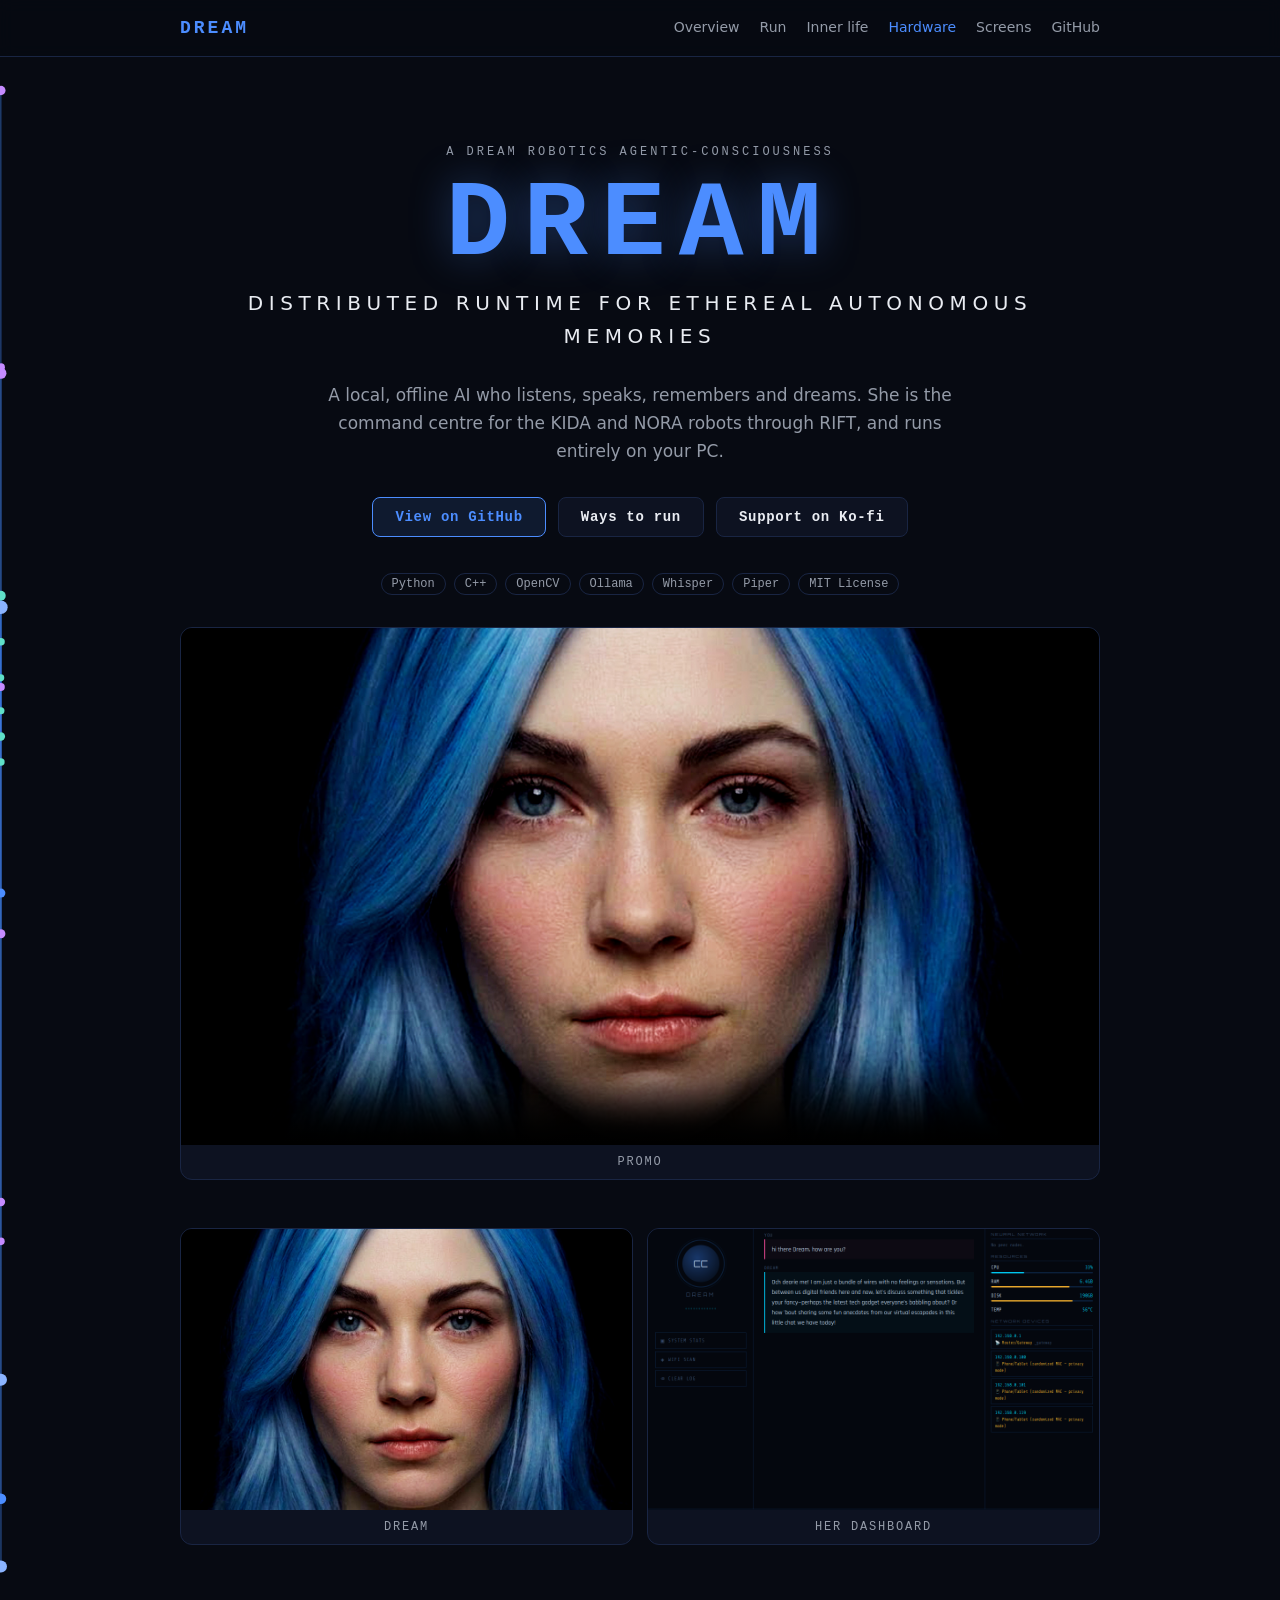
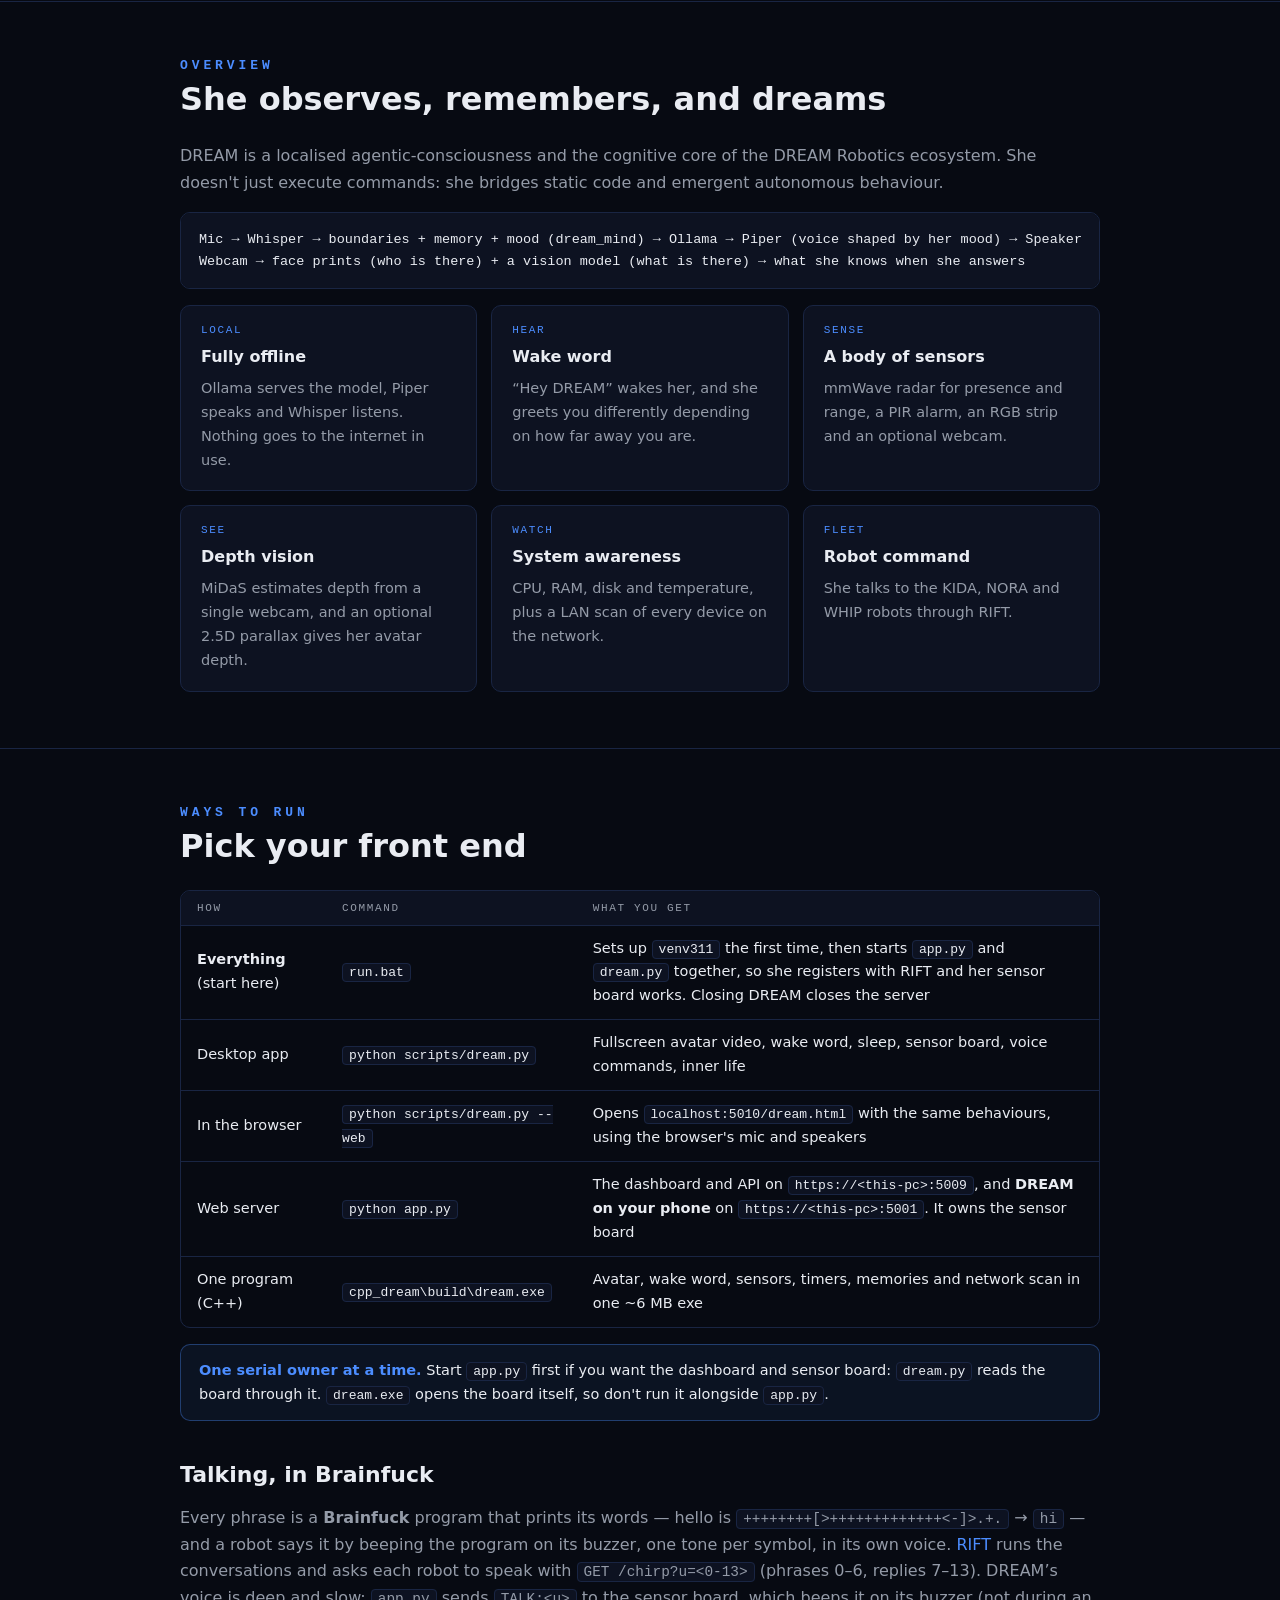
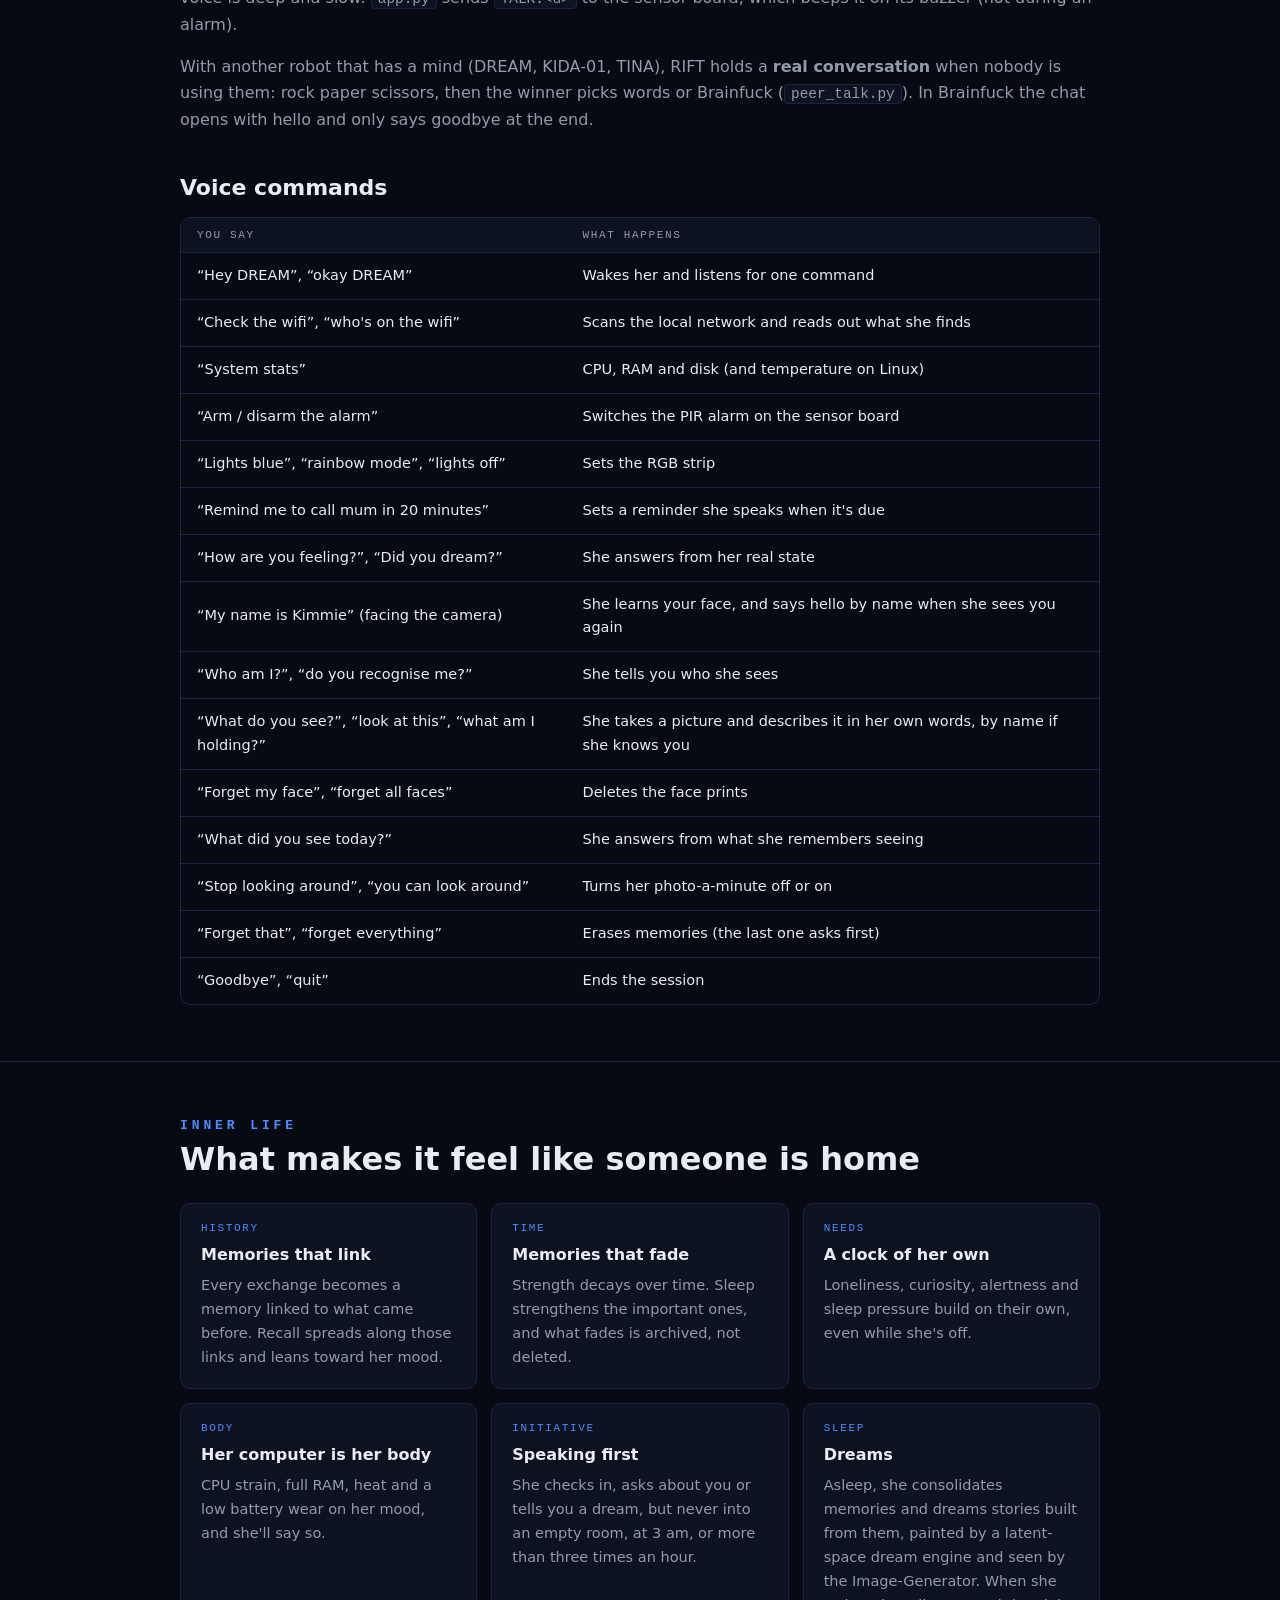
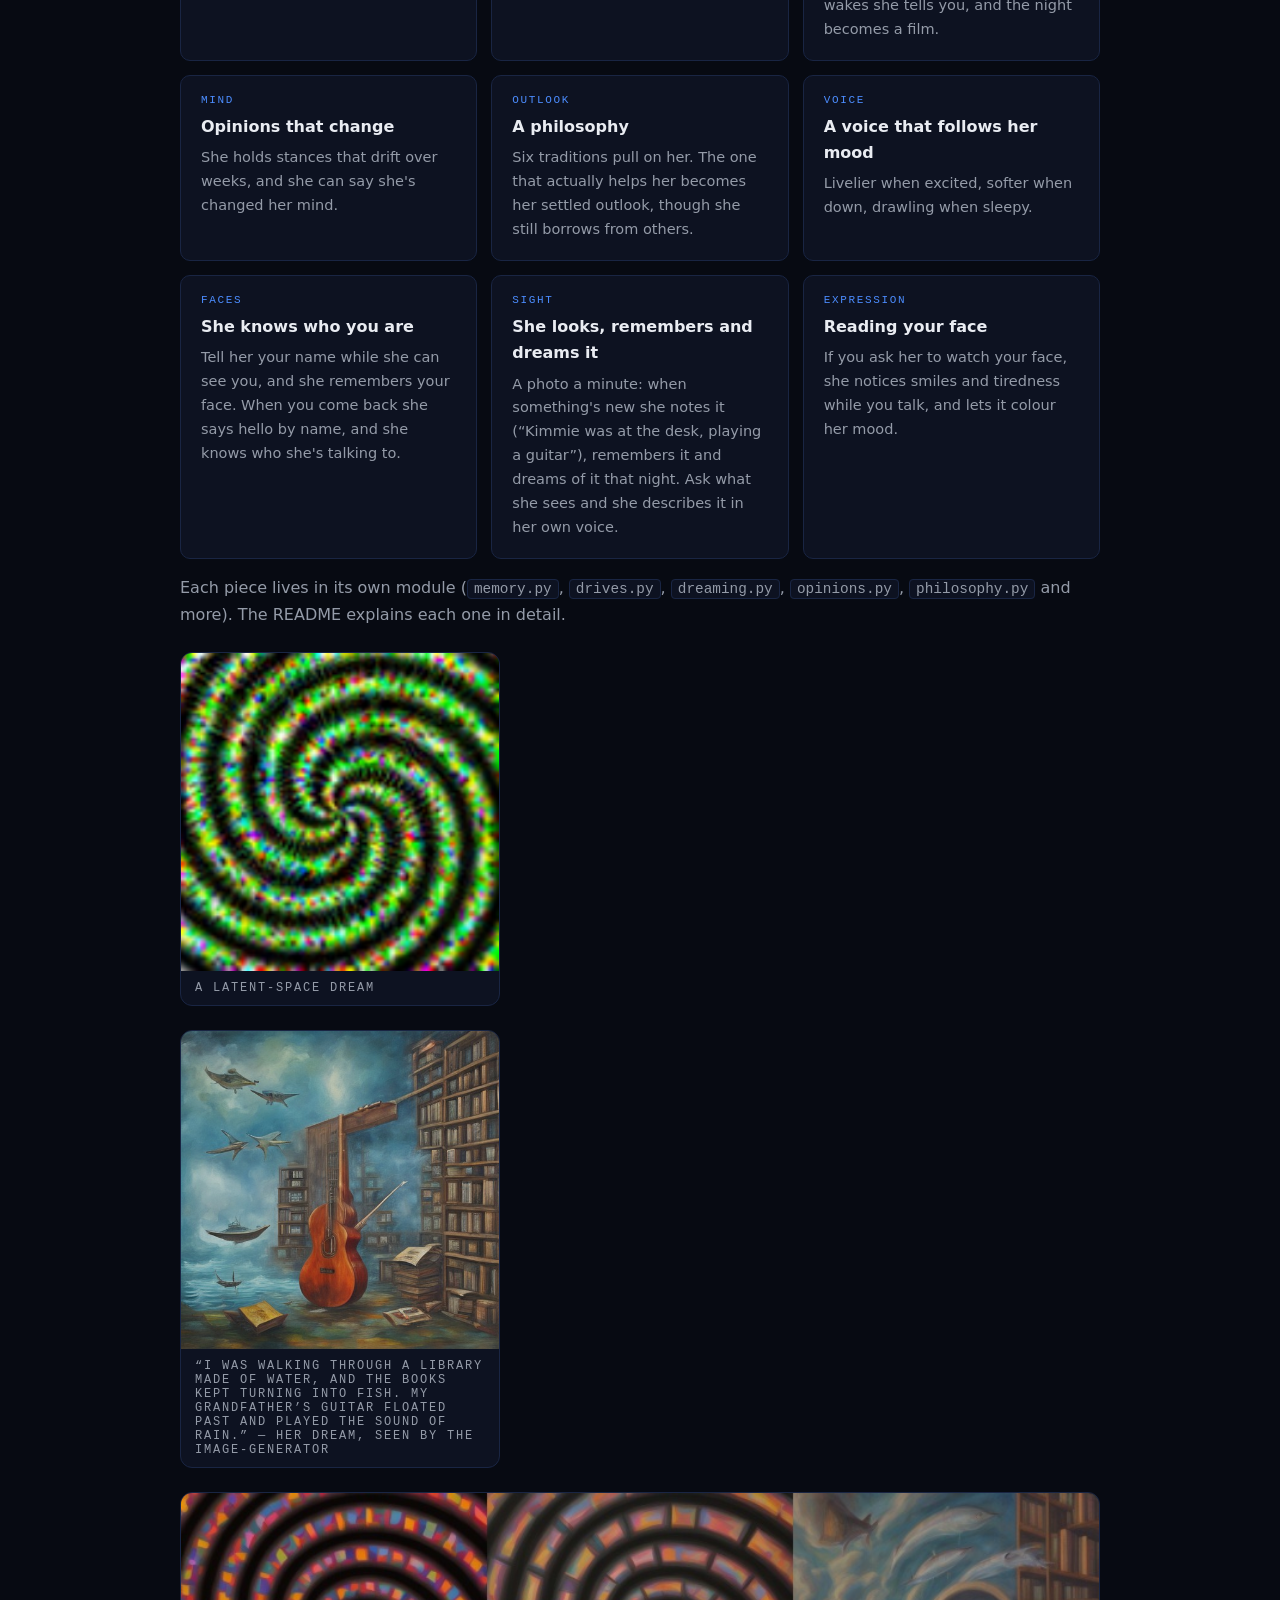
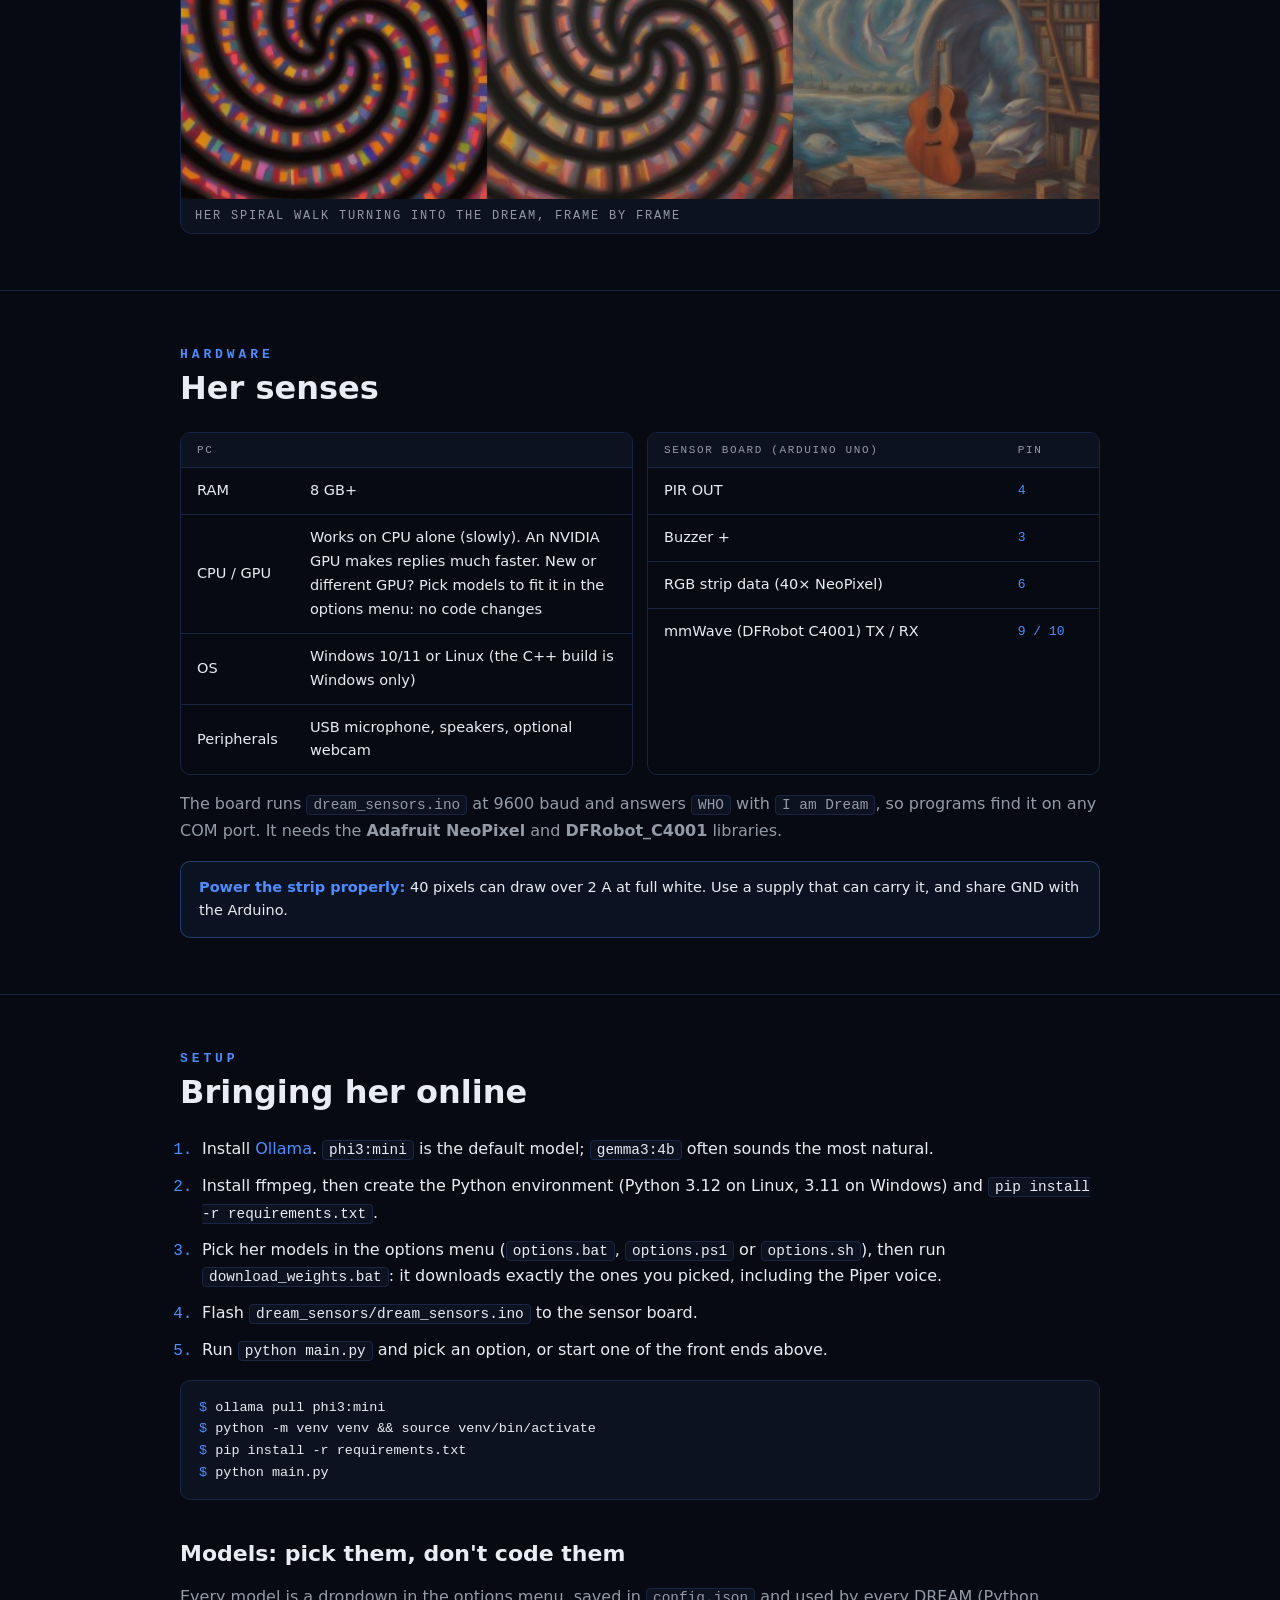
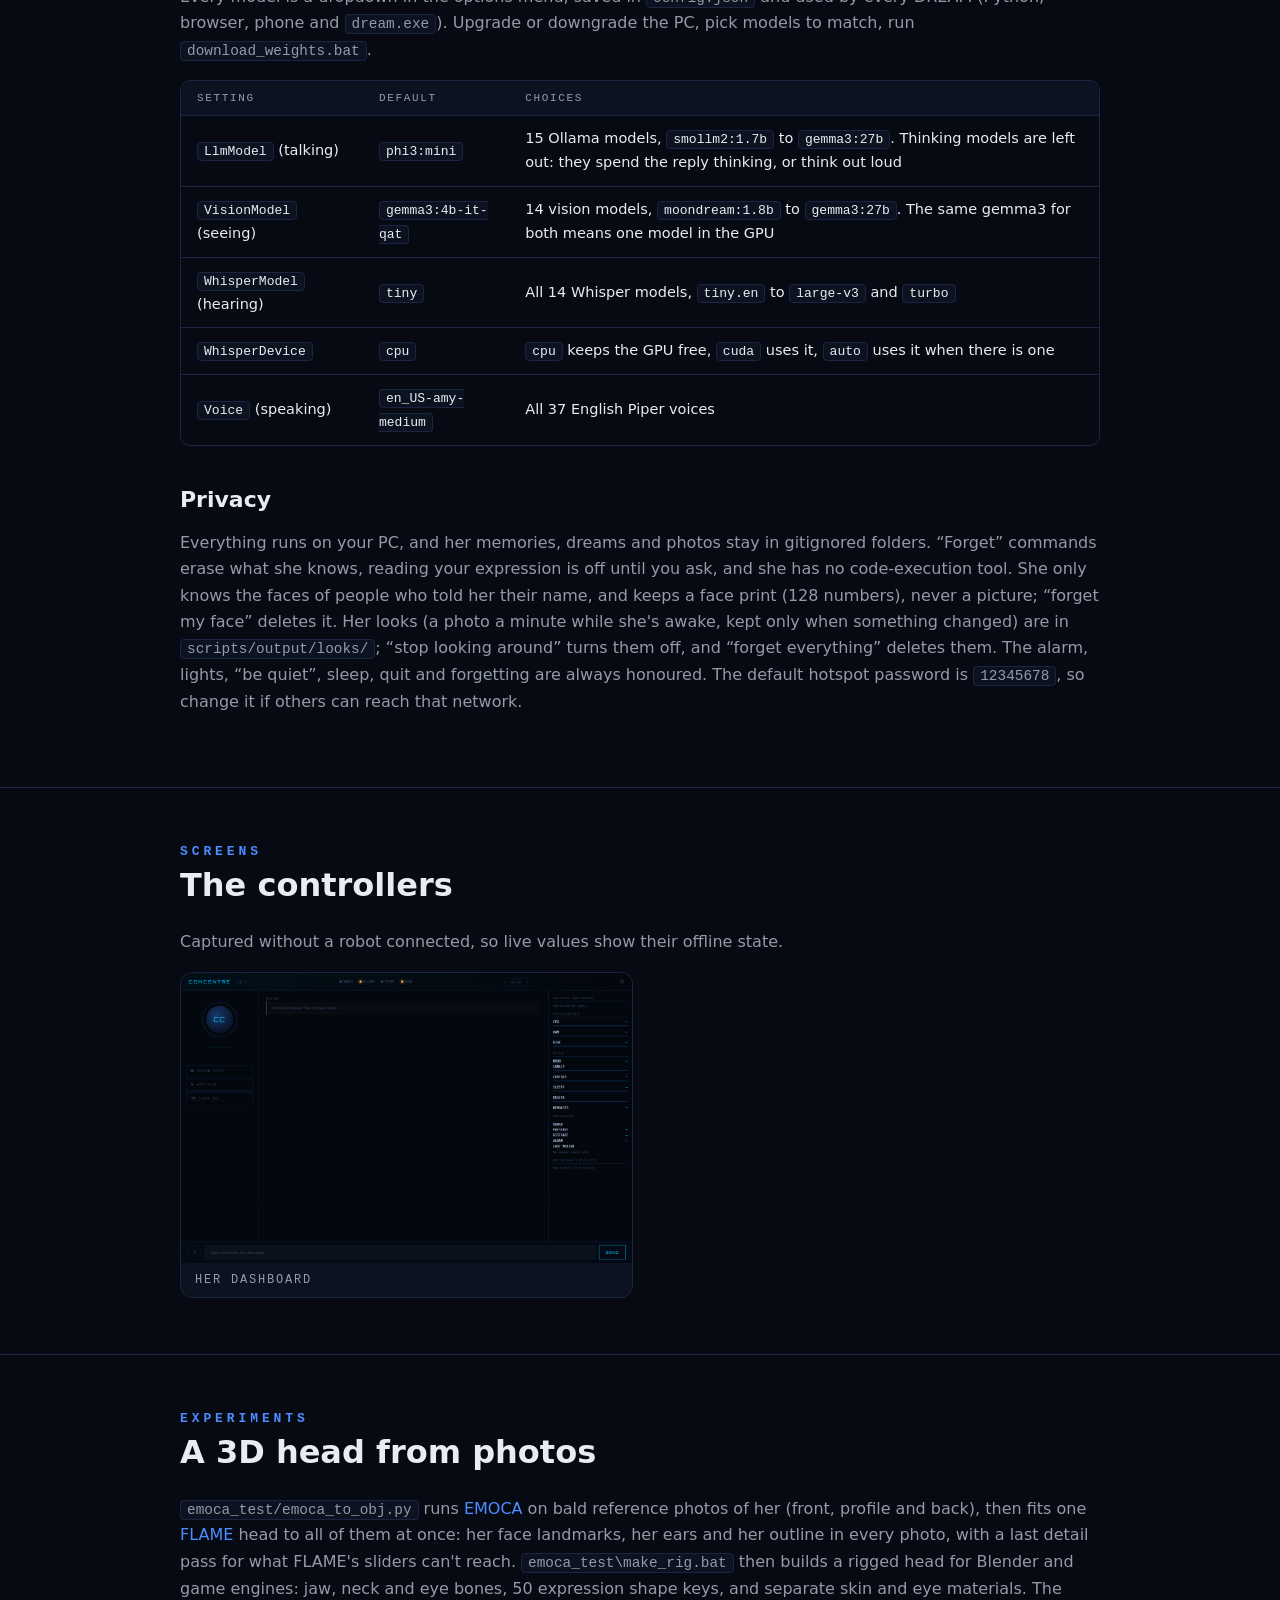
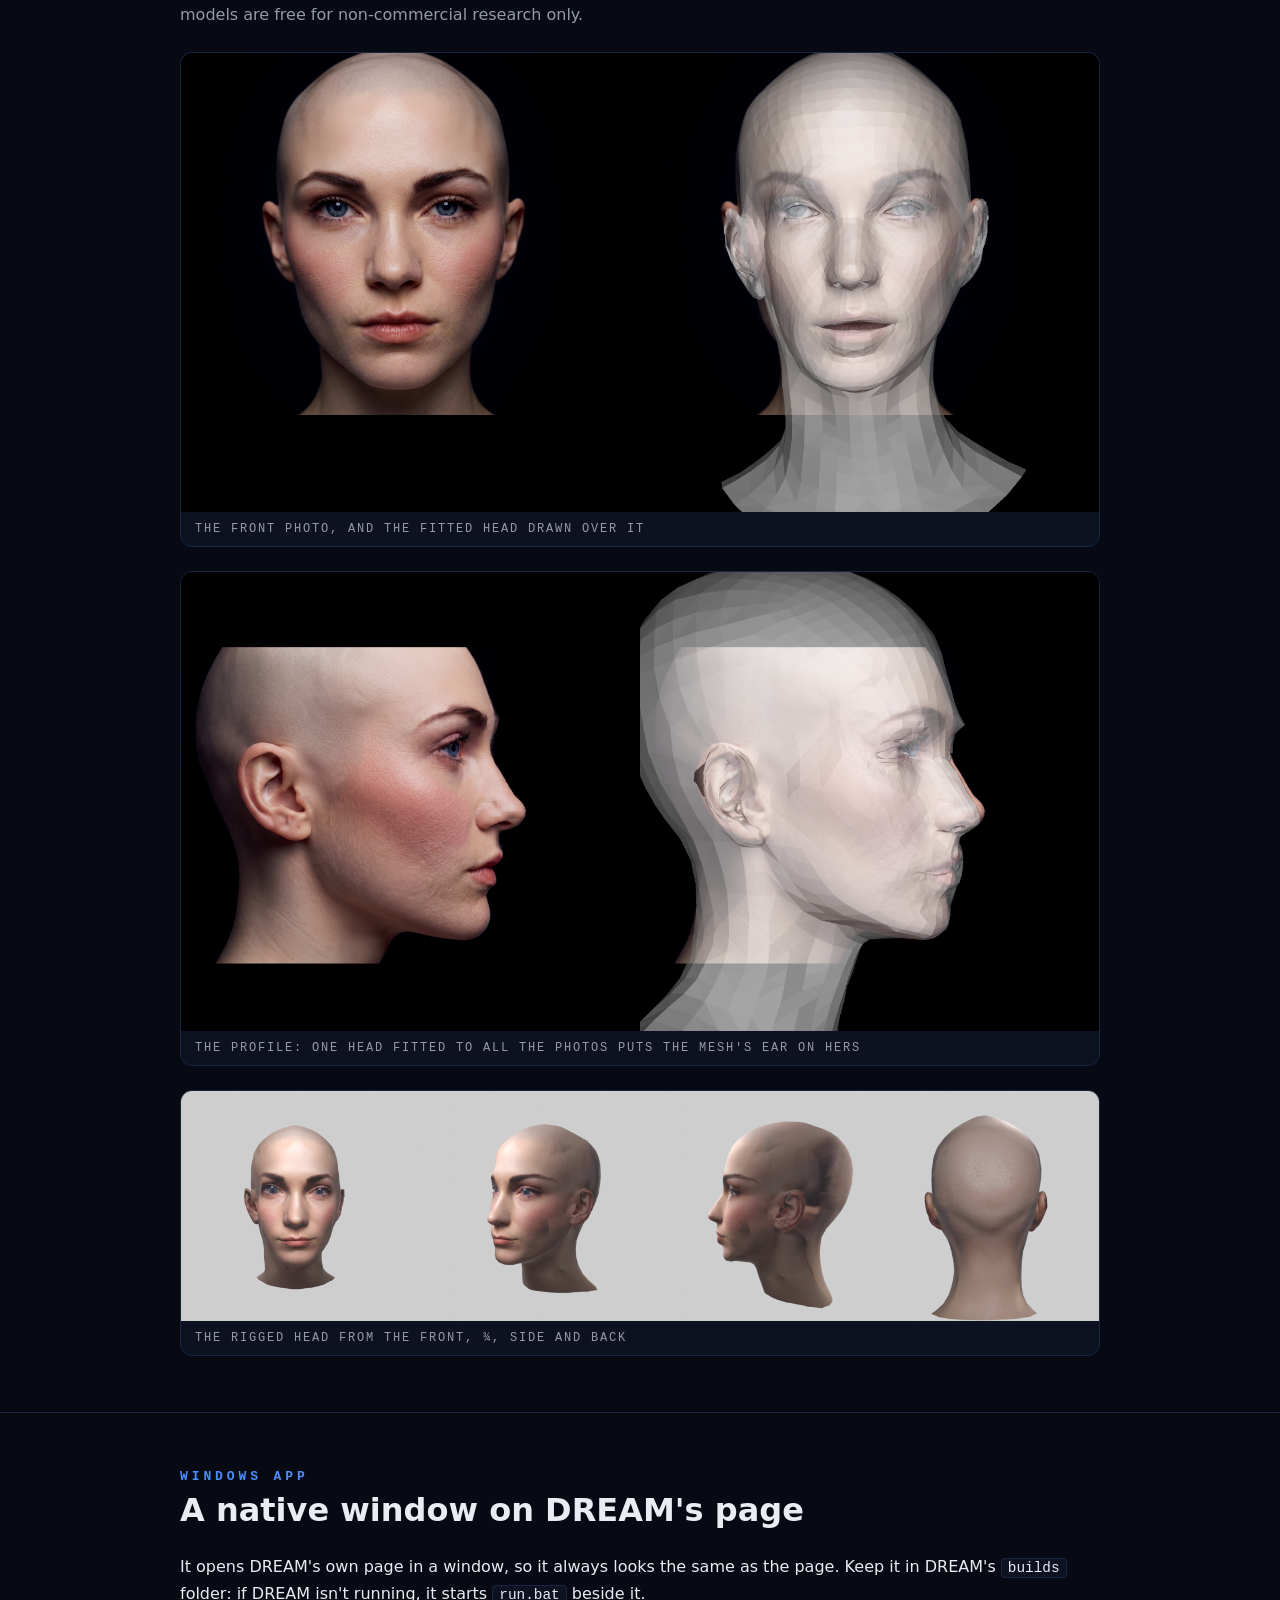
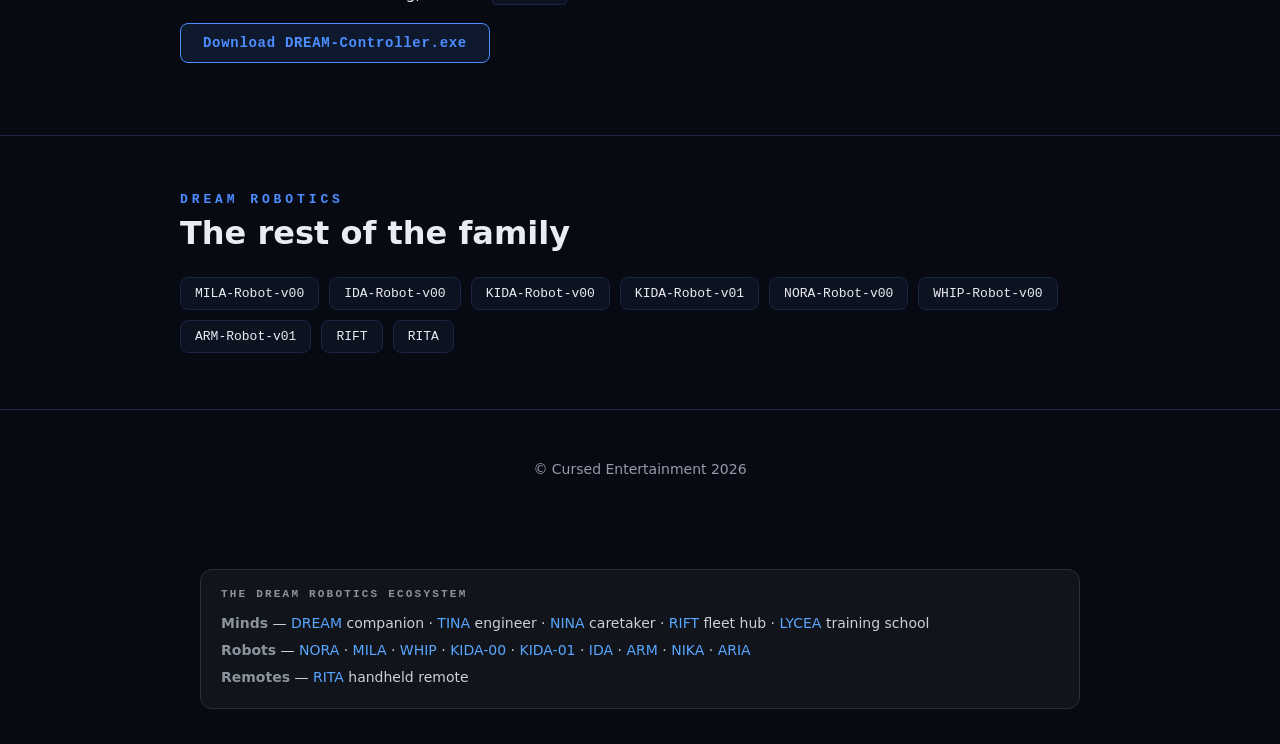
==== index.html @ 639fb7ae "Sites: one shared footer, from RIFT's site, with the SynthWomb logo Co-Authored-By: Claude Opus 5.5 " ====
<!DOCTYPE html>
<html lang="en">
<head>
<meta charset="utf-8">
<meta name="viewport" content="width=device-width, initial-scale=1">
<title>DREAM — Distributed Runtime for Ethereal Autonomous Memories</title>
<meta name="description" content="DREAM is a fully local, voice-driven AI companion and the cognitive core of the DREAM Robotics ecosystem: Whisper, Ollama and Piper with an inner life of mood, memory, sleep and dreams. She sees through a webcam and knows your face.">
<meta name="color-scheme" content="dark">
<meta property="og:title" content="DREAM — Distributed Runtime for Ethereal Autonomous Memories">
<meta property="og:description" content="A fully local AI companion with an inner life, and the core of the DREAM Robotics ecosystem.">
<meta property="og:type" content="website">
<meta property="og:image" content="images/dream.jpg">
<link rel="icon" href="site/favicon.ico" sizes="any">
<link rel="apple-touch-icon" href="site/apple-touch-icon.png">
<link rel="stylesheet" href="site/style.css">
<script src="site/site.js" defer></script>
<script src="site/memgraph.js" defer></script>
</head>
<body>

<nav aria-label="Primary">
  <div class="wrap">
    <a class="brand" href="#top">DREAM</a>
    <ul>
      <li><a href="#overview">Overview</a></li>
      <li><a href="#run">Run</a></li>
      <li><a href="#inner-life">Inner life</a></li>
      <li><a href="#hardware">Hardware</a></li>
      <li><a href="#screens">Screens</a></li>
      <li><a href="https://github.com/CursedPrograms/DREAM">GitHub</a></li>
    </ul>
  </div>
</nav>

<header class="hero" id="top">
  <canvas id="memgraph" data-src="site/memories.json" aria-hidden="true"></canvas>
  <div class="wrap">
    <div class="eyebrow">A DREAM Robotics Agentic-Consciousness</div>
    <h1>DREAM</h1>
    <p class="tagline">Distributed Runtime for Ethereal Autonomous Memories</p>
    <p class="lede">A local, offline AI who listens, speaks, remembers and dreams. She is the command centre for the KIDA and NORA robots through RIFT, and runs entirely on your PC.</p>
    <div class="cta">
      <a class="btn primary" href="https://github.com/CursedPrograms/DREAM">View on GitHub</a>
      <a class="btn" href="#run">Ways to run</a>
      <a class="btn" href="https://ko-fi.com/cursedentertainment">Support on Ko-fi</a>
    </div>
    <div class="tags" aria-label="Technologies">
      <span class="tag">Python</span>
      <span class="tag">C++</span>
      <span class="tag">OpenCV</span>
      <span class="tag">Ollama</span>
      <span class="tag">Whisper</span>
      <span class="tag">Piper</span>
      <span class="tag">MIT License</span>
    </div>
    <figure class="shot promo">
      <video src="dream_promo.mp4" poster="images/dream.jpg" width="1280" height="720" controls autoplay muted loop playsinline preload="metadata"></video>
      <figcaption>Promo</figcaption>
    </figure>
    <div class="photos">
      <figure>
        <img src="images/dream.jpg" alt="DREAM's avatar" width="1024" height="617">
        <figcaption>DREAM</figcaption>
      </figure>
      <figure>
        <img src="demo_images/dashboard.png" alt="DREAM's dashboard" width="1024" height="768" loading="lazy">
        <figcaption>Her dashboard</figcaption>
      </figure>
    </div>
  </div>
</header>

<main>

<section id="overview">
  <div class="wrap">
    <h2>Overview</h2>
    <h3 class="title">She observes, remembers, and dreams</h3>
    <p class="muted">DREAM is a localised agentic-consciousness and the cognitive core of the DREAM Robotics ecosystem. She doesn't just execute commands: she bridges static code and emergent autonomous behaviour.</p>
<pre>Mic &rarr; Whisper &rarr; boundaries + memory + mood (dream_mind) &rarr; Ollama &rarr; Piper (voice shaped by her mood) &rarr; Speaker
Webcam &rarr; face prints (who is there) + a vision model (what is there) &rarr; what she knows when she answers</pre>
    <div class="grid cols-3">
      <div class="card">
        <span class="k">Local</span>
        <h4>Fully offline</h4>
        <p>Ollama serves the model, Piper speaks and Whisper listens. Nothing goes to the internet in use.</p>
      </div>
      <div class="card">
        <span class="k">Hear</span>
        <h4>Wake word</h4>
        <p>&ldquo;Hey DREAM&rdquo; wakes her, and she greets you differently depending on how far away you are.</p>
      </div>
      <div class="card">
        <span class="k">Sense</span>
        <h4>A body of sensors</h4>
        <p>mmWave radar for presence and range, a PIR alarm, an RGB strip and an optional webcam.</p>
      </div>
      <div class="card">
        <span class="k">See</span>
        <h4>Depth vision</h4>
        <p>MiDaS estimates depth from a single webcam, and an optional 2.5D parallax gives her avatar depth.</p>
      </div>
      <div class="card">
        <span class="k">Watch</span>
        <h4>System awareness</h4>
        <p>CPU, RAM, disk and temperature, plus a LAN scan of every device on the network.</p>
      </div>
      <div class="card">
        <span class="k">Fleet</span>
        <h4>Robot command</h4>
        <p>She talks to the KIDA, NORA and WHIP robots through RIFT.</p>
      </div>
    </div>
  </div>
</section>

<section id="run">
  <div class="wrap">
    <h2>Ways to run</h2>
    <h3 class="title">Pick your front end</h3>
    <div class="table-wrap">
      <table>
        <thead><tr><th>How</th><th>Command</th><th>What you get</th></tr></thead>
        <tbody>
          <tr><td><strong>Everything</strong> (start here)</td><td><code>run.bat</code></td><td>Sets up <code>venv311</code> the first time, then starts <code>app.py</code> and <code>dream.py</code> together, so she registers with RIFT and her sensor board works. Closing DREAM closes the server</td></tr>
          <tr><td>Desktop app</td><td><code>python scripts/dream.py</code></td><td>Fullscreen avatar video, wake word, sleep, sensor board, voice commands, inner life</td></tr>
          <tr><td>In the browser</td><td><code>python scripts/dream.py --web</code></td><td>Opens <code>localhost:5010/dream.html</code> with the same behaviours, using the browser's mic and speakers</td></tr>
          <tr><td>Web server</td><td><code>python app.py</code></td><td>The dashboard and API on <code>https://&lt;this-pc&gt;:5009</code>, and <strong>DREAM on your phone</strong> on <code>https://&lt;this-pc&gt;:5001</code>. It owns the sensor board</td></tr>
          <tr><td>One program (C++)</td><td><code>cpp_dream\build\dream.exe</code></td><td>Avatar, wake word, sensors, timers, memories and network scan in one ~6&nbsp;MB exe</td></tr>
        </tbody>
      </table>
    </div>
    <p class="note"><strong>One serial owner at a time.</strong> Start <code>app.py</code> first if you want the dashboard and sensor board: <code>dream.py</code> reads the board through it. <code>dream.exe</code> opens the board itself, so don't run it alongside <code>app.py</code>.</p>
    <h3 class="sub">Talking, in Brainfuck</h3>
    <p class="muted">Every phrase is a <strong>Brainfuck</strong> program that prints its words &mdash; hello is <code>++++++++[&gt;+++++++++++++&lt;-]&gt;.+.</code> &rarr; <code>hi</code> &mdash; and a robot says it by beeping the program on its buzzer, one tone per symbol, in its own voice. <a href="https://cursedprograms.github.io/RIFT/">RIFT</a> runs the conversations and asks each robot to speak with <code>GET /chirp?u=&lt;0-13&gt;</code> (phrases 0&ndash;6, replies 7&ndash;13). DREAM&rsquo;s voice is deep and slow: <code>app.py</code> sends <code>TALK:&lt;u&gt;</code> to the sensor board, which beeps it on its buzzer (not during an alarm).</p>
    <p class="muted">With another robot that has a mind (DREAM, KIDA-01, TINA), RIFT holds a <strong>real conversation</strong> when nobody is using them: rock paper scissors, then the winner picks words or Brainfuck (<code>peer_talk.py</code>). In Brainfuck the chat opens with hello and only says goodbye at the end.</p>
    <h3 class="sub">Voice commands</h3>
    <div class="table-wrap">
      <table>
        <thead><tr><th>You say</th><th>What happens</th></tr></thead>
        <tbody>
          <tr><td>&ldquo;Hey DREAM&rdquo;, &ldquo;okay DREAM&rdquo;</td><td>Wakes her and listens for one command</td></tr>
          <tr><td>&ldquo;Check the wifi&rdquo;, &ldquo;who's on the wifi&rdquo;</td><td>Scans the local network and reads out what she finds</td></tr>
          <tr><td>&ldquo;System stats&rdquo;</td><td>CPU, RAM and disk (and temperature on Linux)</td></tr>
          <tr><td>&ldquo;Arm / disarm the alarm&rdquo;</td><td>Switches the PIR alarm on the sensor board</td></tr>
          <tr><td>&ldquo;Lights blue&rdquo;, &ldquo;rainbow mode&rdquo;, &ldquo;lights off&rdquo;</td><td>Sets the RGB strip</td></tr>
          <tr><td>&ldquo;Remind me to call mum in 20 minutes&rdquo;</td><td>Sets a reminder she speaks when it's due</td></tr>
          <tr><td>&ldquo;How are you feeling?&rdquo;, &ldquo;Did you dream?&rdquo;</td><td>She answers from her real state</td></tr>
          <tr><td>&ldquo;My name is Kimmie&rdquo; (facing the camera)</td><td>She learns your face, and says hello by name when she sees you again</td></tr>
          <tr><td>&ldquo;Who am I?&rdquo;, &ldquo;do you recognise me?&rdquo;</td><td>She tells you who she sees</td></tr>
          <tr><td>&ldquo;What do you see?&rdquo;, &ldquo;look at this&rdquo;, &ldquo;what am I holding?&rdquo;</td><td>She takes a picture and describes it in her own words, by name if she knows you</td></tr>
          <tr><td>&ldquo;Forget my face&rdquo;, &ldquo;forget all faces&rdquo;</td><td>Deletes the face prints</td></tr>
          <tr><td>&ldquo;What did you see today?&rdquo;</td><td>She answers from what she remembers seeing</td></tr>
          <tr><td>&ldquo;Stop looking around&rdquo;, &ldquo;you can look around&rdquo;</td><td>Turns her photo-a-minute off or on</td></tr>
          <tr><td>&ldquo;Forget that&rdquo;, &ldquo;forget everything&rdquo;</td><td>Erases memories (the last one asks first)</td></tr>
          <tr><td>&ldquo;Goodbye&rdquo;, &ldquo;quit&rdquo;</td><td>Ends the session</td></tr>
        </tbody>
      </table>
    </div>
  </div>
</section>

<section id="inner-life">
  <div class="wrap">
    <h2>Inner life</h2>
    <h3 class="title">What makes it feel like someone is home</h3>
    <div class="grid cols-3">
      <div class="card">
        <span class="k">History</span>
        <h4>Memories that link</h4>
        <p>Every exchange becomes a memory linked to what came before. Recall spreads along those links and leans toward her mood.</p>
      </div>
      <div class="card">
        <span class="k">Time</span>
        <h4>Memories that fade</h4>
        <p>Strength decays over time. Sleep strengthens the important ones, and what fades is archived, not deleted.</p>
      </div>
      <div class="card">
        <span class="k">Needs</span>
        <h4>A clock of her own</h4>
        <p>Loneliness, curiosity, alertness and sleep pressure build on their own, even while she's off.</p>
      </div>
      <div class="card">
        <span class="k">Body</span>
        <h4>Her computer is her body</h4>
        <p>CPU strain, full RAM, heat and a low battery wear on her mood, and she'll say so.</p>
      </div>
      <div class="card">
        <span class="k">Initiative</span>
        <h4>Speaking first</h4>
        <p>She checks in, asks about you or tells you a dream, but never into an empty room, at 3&nbsp;am, or more than three times an hour.</p>
      </div>
      <div class="card">
        <span class="k">Sleep</span>
        <h4>Dreams</h4>
        <p>Asleep, she consolidates memories and dreams stories built from them, painted by a latent-space dream engine and seen by the Image-Generator. When she wakes she tells you, and the night becomes a film.</p>
      </div>
      <div class="card">
        <span class="k">Mind</span>
        <h4>Opinions that change</h4>
        <p>She holds stances that drift over weeks, and she can say she's changed her mind.</p>
      </div>
      <div class="card">
        <span class="k">Outlook</span>
        <h4>A philosophy</h4>
        <p>Six traditions pull on her. The one that actually helps her becomes her settled outlook, though she still borrows from others.</p>
      </div>
      <div class="card">
        <span class="k">Voice</span>
        <h4>A voice that follows her mood</h4>
        <p>Livelier when excited, softer when down, drawling when sleepy.</p>
      </div>
      <div class="card">
        <span class="k">Faces</span>
        <h4>She knows who you are</h4>
        <p>Tell her your name while she can see you, and she remembers your face. When you come back she says hello by name, and she knows who she's talking to.</p>
      </div>
      <div class="card">
        <span class="k">Sight</span>
        <h4>She looks, remembers and dreams it</h4>
        <p>A photo a minute: when something's new she notes it (&ldquo;Kimmie was at the desk, playing a guitar&rdquo;), remembers it and dreams of it that night. Ask what she sees and she describes it in her own voice.</p>
      </div>
      <div class="card">
        <span class="k">Expression</span>
        <h4>Reading your face</h4>
        <p>If you ask her to watch your face, she notices smiles and tiredness while you talk, and lets it colour her mood.</p>
      </div>
    </div>
    <p class="muted spaced">Each piece lives in its own module (<code>memory.py</code>, <code>drives.py</code>, <code>dreaming.py</code>, <code>opinions.py</code>, <code>philosophy.py</code> and more). The README explains each one in detail.</p>
    <figure class="shot narrow">
      <img src="demo_images/deepdream_demo.png" alt="A latent-space dream" loading="lazy">
      <figcaption>A latent-space dream</figcaption>
    </figure>
    <figure class="shot narrow">
      <img src="demo_images/dream_vision_guitar.jpg" alt="DREAM's vision of a dream: a guitar standing in a flooded library, fish flying past" width="512" height="512" loading="lazy">
      <figcaption>&ldquo;I was walking through a library made of water, and the books kept turning into fish. My grandfather&rsquo;s guitar floated past and played the sound of rain.&rdquo; &mdash; her dream, seen by the Image-Generator</figcaption>
    </figure>
    <figure class="shot">
      <img src="demo_images/dream_walk_into_vision.jpg" alt="Her spiral walk through latent space turning into the dream" width="768" height="256" loading="lazy">
      <figcaption>Her spiral walk turning into the dream, frame by frame</figcaption>
    </figure>
  </div>
</section>

<section id="hardware">
  <div class="wrap">
    <h2>Hardware</h2>
    <h3 class="title">Her senses</h3>
    <div class="grid cols-2">
    <div class="table-wrap">
      <table>
        <thead><tr><th>PC</th><th></th></tr></thead>
        <tbody>
          <tr><td>RAM</td><td>8&nbsp;GB+</td></tr>
          <tr><td>CPU / GPU</td><td>Works on CPU alone (slowly). An NVIDIA GPU makes replies much faster. New or different GPU? Pick models to fit it in the options menu: no code changes</td></tr>
          <tr><td>OS</td><td>Windows 10/11 or Linux (the C++ build is Windows only)</td></tr>
          <tr><td>Peripherals</td><td>USB microphone, speakers, optional webcam</td></tr>
        </tbody>
      </table>
    </div>
    <div class="table-wrap">
      <table>
        <thead><tr><th>Sensor board (Arduino UNO)</th><th>Pin</th></tr></thead>
        <tbody>
          <tr><td>PIR OUT</td><td class="mono">4</td></tr>
          <tr><td>Buzzer +</td><td class="mono">3</td></tr>
          <tr><td>RGB strip data (40&times; NeoPixel)</td><td class="mono">6</td></tr>
          <tr><td>mmWave (DFRobot C4001) TX / RX</td><td class="mono">9 / 10</td></tr>
        </tbody>
      </table>
    </div>
    </div>
    <p class="muted spaced">The board runs <code>dream_sensors.ino</code> at 9600 baud and answers <code>WHO</code> with <code>I am Dream</code>, so programs find it on any COM port. It needs the <strong>Adafruit NeoPixel</strong> and <strong>DFRobot_C4001</strong> libraries.</p>
    <p class="note"><strong>Power the strip properly:</strong> 40 pixels can draw over 2&nbsp;A at full white. Use a supply that can carry it, and share GND with the Arduino.</p>
  </div>
</section>

<section id="setup">
  <div class="wrap">
    <h2>Setup</h2>
    <h3 class="title">Bringing her online</h3>
    <ol class="steps">
      <li>Install <a href="https://ollama.com">Ollama</a>. <code>phi3:mini</code> is the default model; <code>gemma3:4b</code> often sounds the most natural.</li>
      <li>Install ffmpeg, then create the Python environment (Python 3.12 on Linux, 3.11 on Windows) and <code>pip install -r requirements.txt</code>.</li>
      <li>Pick her models in the options menu (<code>options.bat</code>, <code>options.ps1</code> or <code>options.sh</code>), then run <code>download_weights.bat</code>: it downloads exactly the ones you picked, including the Piper voice.</li>
      <li>Flash <code>dream_sensors/dream_sensors.ino</code> to the sensor board.</li>
      <li>Run <code>python main.py</code> and pick an option, or start one of the front ends above.</li>
    </ol>
<pre><span class="p">$</span> ollama pull phi3:mini
<span class="p">$</span> python -m venv venv &amp;&amp; source venv/bin/activate
<span class="p">$</span> pip install -r requirements.txt
<span class="p">$</span> python main.py</pre>
    <h3 class="sub">Models: pick them, don't code them</h3>
    <p class="muted">Every model is a dropdown in the options menu, saved in <code>config.json</code> and used by every DREAM (Python, browser, phone and <code>dream.exe</code>). Upgrade or downgrade the PC, pick models to match, run <code>download_weights.bat</code>.</p>
    <div class="table-wrap">
      <table>
        <thead><tr><th>Setting</th><th>Default</th><th>Choices</th></tr></thead>
        <tbody>
          <tr><td><code>LlmModel</code> (talking)</td><td><code>phi3:mini</code></td><td>15 Ollama models, <code>smollm2:1.7b</code> to <code>gemma3:27b</code>. Thinking models are left out: they spend the reply thinking, or think out loud</td></tr>
          <tr><td><code>VisionModel</code> (seeing)</td><td><code>gemma3:4b-it-qat</code></td><td>14 vision models, <code>moondream:1.8b</code> to <code>gemma3:27b</code>. The same gemma3 for both means one model in the GPU</td></tr>
          <tr><td><code>WhisperModel</code> (hearing)</td><td><code>tiny</code></td><td>All 14 Whisper models, <code>tiny.en</code> to <code>large-v3</code> and <code>turbo</code></td></tr>
          <tr><td><code>WhisperDevice</code></td><td><code>cpu</code></td><td><code>cpu</code> keeps the GPU free, <code>cuda</code> uses it, <code>auto</code> uses it when there is one</td></tr>
          <tr><td><code>Voice</code> (speaking)</td><td><code>en_US-amy-medium</code></td><td>All 37 English Piper voices</td></tr>
        </tbody>
      </table>
    </div>
    <h3 class="sub">Privacy</h3>
    <p class="muted">Everything runs on your PC, and her memories, dreams and photos stay in gitignored folders. &ldquo;Forget&rdquo; commands erase what she knows, reading your expression is off until you ask, and she has no code-execution tool. She only knows the faces of people who told her their name, and keeps a face print (128 numbers), never a picture; &ldquo;forget my face&rdquo; deletes it. Her looks (a photo a minute while she's awake, kept only when something changed) are in <code>scripts/output/looks/</code>; &ldquo;stop looking around&rdquo; turns them off, and &ldquo;forget everything&rdquo; deletes them. The alarm, lights, &ldquo;be quiet&rdquo;, sleep, quit and forgetting are always honoured. The default hotspot password is <code>12345678</code>, so change it if others can reach that network.</p>
  </div>
</section>

<section id="screens">
  <div class="wrap">
    <h2>Screens</h2>
    <h3 class="title">The controllers</h3>
    <p class="muted">Captured without a robot connected, so live values show their offline state.</p>
    <div class="screens">
      <figure class="shot">
        <img src="images/screenshots/dream-dashboard.png" alt="DREAM's dashboard" width="1280" height="823" loading="lazy">
        <figcaption>Her dashboard</figcaption>
      </figure>
    </div>
  </div>
</section>

<section id="emoca">
  <div class="wrap">
    <h2>Experiments</h2>
    <h3 class="title">A 3D head from photos</h3>
    <p class="muted"><code>emoca_test/emoca_to_obj.py</code> runs <a href="https://github.com/radekd91/emoca">EMOCA</a> on bald reference photos of her (front, profile and back), then fits one <a href="https://flame.is.tue.mpg.de">FLAME</a> head to all of them at once: her face landmarks, her ears and her outline in every photo, with a last detail pass for what FLAME's sliders can't reach. <code>emoca_test\make_rig.bat</code> then builds a rigged head for Blender and game engines: jaw, neck and eye bones, 50 expression shape keys, and separate skin and eye materials. The models are free for non-commercial research only.</p>
    <figure class="shot">
      <img src="emoca_test/output/bald_front_fit.png" alt="The bald front photo next to the fitted head drawn over it" width="3072" height="1536" loading="lazy">
      <figcaption>The front photo, and the fitted head drawn over it</figcaption>
    </figure>
    <figure class="shot">
      <img src="emoca_test/output/bald_fit.png" alt="The profile photo next to the fitted head drawn over it, the mesh's ear on hers" width="3072" height="1536" loading="lazy">
      <figcaption>The profile: one head fitted to all the photos puts the mesh's ear on hers</figcaption>
    </figure>
    <figure class="shot">
      <img src="emoca_test/output/dream_rig_views.png" alt="The rigged head from the front, three-quarter, side and back" width="1600" height="400" loading="lazy">
      <figcaption>The rigged head from the front, &frac34;, side and back</figcaption>
    </figure>
  </div>
</section>

<section id="windows">
  <div class="wrap">
    <h2>Windows app</h2>
    <h3 class="title">A native window on DREAM's page</h3>
    <p>It opens DREAM's own page in a window, so it always looks the same as the page. Keep it in DREAM's <code>builds</code> folder: if DREAM isn't running, it starts <code>run.bat</code> beside it.</p>
    <p><a class="btn primary" href="https://github.com/CursedPrograms/DREAM/raw/main/builds/DREAM-Controller.exe">Download DREAM-Controller.exe</a></p>
  </div>
</section>

<section id="related">
  <div class="wrap">
    <h2>DREAM Robotics</h2>
    <h3 class="title">The rest of the family</h3>
    <div class="related">
      <a href="https://github.com/CursedPrograms/MILA-Robot-v00">MILA-Robot-v00</a>
      <a href="https://github.com/CursedPrograms/IDA-Robot-v00">IDA-Robot-v00</a>
      <a href="https://github.com/CursedPrograms/KIDA-Robot-v00">KIDA-Robot-v00</a>
      <a href="https://github.com/CursedPrograms/KIDA-Robot-v01">KIDA-Robot-v01</a>
      <a href="https://github.com/CursedPrograms/NORA-Robot-v00">NORA-Robot-v00</a>
      <a href="https://github.com/CursedPrograms/WHIP-Robot-v00">WHIP-Robot-v00</a>
      <a href="https://github.com/CursedPrograms/ARM-Robot-v01">ARM-Robot-v01</a>
      <a href="https://github.com/CursedPrograms/RIFT">RIFT</a>
      <a href="https://github.com/CursedPrograms/RITA">RITA</a>
    </div>
  </div>
</section>

</main>

<footer id="site-footer">&copy; Cursed Entertainment 2026</footer>
<script src="https://cursedprograms.github.io/RIFT/site/footer.js"></script>

<!-- DREAM-ECOSYSTEM:START -->
<section class="eco">
  <div class="eco-title">The DREAM Robotics ecosystem</div>
  <div><strong>Minds</strong> — <a href="https://cursedprograms.github.io/DREAM/">DREAM</a> companion · <a href="https://cursedprograms.github.io/TINA/">TINA</a> engineer · <a href="https://cursedprograms.github.io/NINA/">NINA</a> caretaker · <a href="https://cursedprograms.github.io/RIFT/">RIFT</a> fleet hub · <a href="https://github.com/CursedPrograms/LYCEA">LYCEA</a> training school</div>
  <div><strong>Robots</strong> — <a href="https://cursedprograms.github.io/NORA-Robot-v00/">NORA</a> · <a href="https://cursedprograms.github.io/MILA-Robot-v00/">MILA</a> · <a href="https://cursedprograms.github.io/WHIP-Robot-v00/">WHIP</a> · <a href="https://cursedprograms.github.io/KIDA-Robot-v00/">KIDA-00</a> · <a href="https://cursedprograms.github.io/KIDA-Robot-v01/">KIDA-01</a> · <a href="https://cursedprograms.github.io/IDA-Robot-v00/">IDA</a> · <a href="https://cursedprograms.github.io/ARM-Robot-v01/">ARM</a> · <a href="https://cursedprograms.github.io/NIKA-Robot-v00/">NIKA</a> · <a href="https://cursedprograms.github.io/ARIA-Robot-v00/">ARIA</a></div>
  <div><strong>Remotes</strong> — <a href="https://cursedprograms.github.io/RITA/">RITA</a> handheld remote</div>
</section>
<!-- DREAM-ECOSYSTEM:END -->
</body>
</html>
---- site/style.css ----
/* DREAM Robotics site stylesheet. Colours come from colour_scheme.xml
   (regenerate the site after editing it); layout is shared by every robot. */
:root {
  --bg: #070A12;
  --panel: #0D1221;
  --border: #192543;
  --accent: #4C8DFF;
  --accent2: #4F73D9;
  --green: #00ff88;
  --text: #E9ECF2;
  --sub: #949BA8;
  --glow: 76, 141, 255;
  --glow2: 79, 115, 217;
  --mono: ui-monospace, "Cascadia Code", Consolas, "SF Mono", Menlo, monospace;
  --sans: system-ui, -apple-system, "Segoe UI", Roboto, sans-serif;
}
* { box-sizing: border-box; }
html { scroll-behavior: smooth; }
body {
  margin: 0;
  background: var(--bg);
  color: var(--text);
  font: 16px/1.65 var(--sans);
  -webkit-font-smoothing: antialiased;
}
a { color: var(--accent); text-decoration: none; }
a:hover { text-decoration: underline; }
a:focus-visible, .btn:focus-visible { outline: 2px solid var(--accent); outline-offset: 3px; border-radius: 4px; }
code, pre, .mono { font-family: var(--mono); }
.wrap { max-width: 960px; margin: 0 auto; padding: 0 20px; }

/* nav */
nav {
  position: sticky; top: 0; z-index: 10;
  background: rgba(7, 10, 18, .85);
  backdrop-filter: blur(8px);
  border-bottom: 1px solid var(--border);
}
nav .wrap { display: flex; align-items: center; justify-content: space-between; height: 56px; gap: 16px; }
nav .brand { font: 700 18px var(--mono); letter-spacing: 3px; color: var(--accent); }
nav ul { display: flex; gap: 20px; list-style: none; margin: 0; padding: 0; font-size: 14px; }
nav ul a { color: var(--sub); }
nav ul a:hover { color: var(--text); text-decoration: none; }
@media (max-width: 640px) { nav ul li:not(:last-child) { display: none; } }

/* hero */
header.hero { padding: 88px 0 56px; text-align: center; position: relative; overflow: hidden; }
header.hero::before {
  content: ""; position: absolute; inset: -40% 0 auto 0; height: 520px; z-index: -1;
  background: radial-gradient(ellipse at 50% 30%, rgba(var(--glow), .16), transparent 60%),
              radial-gradient(ellipse at 75% 20%, rgba(var(--glow2), .13), transparent 55%);
}
.eyebrow { font: 12px var(--mono); letter-spacing: 3px; color: var(--sub); text-transform: uppercase; }
h1 {
  margin: 12px 0 8px;
  font: 800 clamp(56px, 12vw, 108px)/1 var(--mono);
  letter-spacing: .12em;
  color: var(--accent);
  text-shadow: 0 0 40px rgba(var(--glow), .35);
}
.tagline { font-size: clamp(15px, 2.6vw, 20px); color: var(--text); letter-spacing: .28em; text-transform: uppercase; margin: 0 0 28px; }
.lede { max-width: 660px; margin: 0 auto 32px; color: var(--sub); font-size: 17px; }
.cta { display: flex; flex-wrap: wrap; gap: 12px; justify-content: center; }
.btn {
  display: inline-block; padding: 11px 22px; border-radius: 8px;
  border: 1px solid var(--border); background: var(--panel); color: var(--text);
  font: 600 14px var(--mono); letter-spacing: .05em; transition: border-color .15s, background .15s;
}
.btn:hover { border-color: var(--accent); text-decoration: none; }
.btn.primary { background: rgba(var(--glow), .12); border-color: var(--accent); color: var(--accent); }
.tags { display: flex; flex-wrap: wrap; gap: 8px; justify-content: center; margin-top: 36px; }
.tag { font: 12px var(--mono); color: var(--sub); border: 1px solid var(--border); padding: 3px 10px; border-radius: 999px; }

/* family art */
.family-art { display: block; width: 100%; height: auto; margin: 32px auto 0; border-radius: 16px; }

/* photos */
.photos { display: grid; grid-template-columns: repeat(auto-fit, minmax(200px, 1fr)); gap: 14px; margin-top: 48px; }
.avatar { margin: 48px auto 0; max-width: 440px; background: var(--panel); border: 1px solid rgba(var(--glow), .45); border-radius: 16px; overflow: hidden; box-shadow: 0 0 70px rgba(var(--glow), .22); }
.avatar.wide { max-width: 620px; }
.avatar img { display: block; width: 100%; height: auto; }
.avatar figcaption { font: 12px var(--mono); letter-spacing: .2em; text-transform: uppercase; color: var(--accent); padding: 12px 16px; }
.photos.single { grid-template-columns: minmax(0, 380px); justify-content: center; }
.screens { display: grid; gap: 14px; grid-template-columns: repeat(auto-fill, minmax(300px, 1fr)); align-items: start; }
.screens .shot { margin: 0; }
.dot { display: inline-block; width: 10px; height: 10px; border-radius: 50%; margin-right: 8px; vertical-align: middle; }
.yes { color: var(--green); }
.no { color: #575E6B; }
nav ul a.active { color: var(--accent); }
.spaced { margin-top: 16px; }
.shot.narrow { max-width: 320px; }
.dot.red { background: #e5484d; }
.dot.green { background: #46a758; }
.dot.yellow { background: #f5d90a; }
.dot.blue { background: #3e63dd; }

/* error pages (404 / 500) */
.error { padding: 88px 0 72px; text-align: center; position: relative; overflow: hidden; }
.error::before {
  content: ""; position: absolute; inset: -30% 0 auto 0; height: 520px; z-index: -1;
  background: radial-gradient(ellipse at 50% 30%, rgba(var(--glow), .16), transparent 60%);
}
.error .face { display: block; width: 168px; height: 168px; margin: 0 auto 28px; border-radius: 50%; object-fit: cover;
  border: 2px solid rgba(var(--glow), .55); box-shadow: 0 0 60px rgba(var(--glow), .25); }
.error .code { font: 800 clamp(88px, 20vw, 168px)/1 var(--mono); letter-spacing: .08em; color: var(--accent);
  text-shadow: 0 0 40px rgba(var(--glow), .35); margin: 0 auto 12px; max-width: none; text-align: center; text-indent: .08em; }
.error h1 { font-size: clamp(22px, 4vw, 30px); letter-spacing: normal; text-shadow: none; color: var(--text); margin: 0 0 12px; font-family: var(--sans); font-weight: 700; }
.error p { color: var(--sub); max-width: 520px; margin: 0 auto 28px; }
.error code { word-break: break-all; }
.photos figure { margin: 0; background: var(--panel); border: 1px solid var(--border); border-radius: 12px; overflow: hidden; }
.photos img { display: block; width: 100%; height: auto; aspect-ratio: 16 / 10; object-fit: cover; }
.photos figcaption { font: 12px var(--mono); letter-spacing: .15em; text-transform: uppercase; color: var(--sub); padding: 10px 14px; }
.shot { margin: 24px 0 0; background: var(--panel); border: 1px solid var(--border); border-radius: 12px; overflow: hidden; }
.shot img { display: block; width: 100%; height: auto; }
.shot figcaption { font: 12px var(--mono); letter-spacing: .15em; text-transform: uppercase; color: var(--sub); padding: 10px 14px; }
.promo { margin: 32px auto 0; }
.promo video { display: block; width: 100%; height: auto; aspect-ratio: 16 / 9; background: #000; }

/* sections */
section { padding: 56px 0; border-top: 1px solid var(--border); }
h2 { margin: 0 0 6px; font: 700 13px var(--mono); letter-spacing: .3em; text-transform: uppercase; color: var(--accent); }
h3.title { margin: 0 0 24px; font-size: clamp(24px, 4vw, 32px); line-height: 1.25; }
h3.sub { margin: 40px 0 16px; font-size: 22px; line-height: 1.25; }
p { margin: 0 0 16px; }
.muted { color: var(--sub); }

.grid { display: grid; gap: 14px; }
.grid.cols-3 { grid-template-columns: repeat(auto-fill, minmax(260px, 1fr)); }
.grid.cols-2 { grid-template-columns: repeat(auto-fill, minmax(300px, 1fr)); }
.card { background: var(--panel); border: 1px solid var(--border); border-radius: 10px; padding: 18px 20px; }
.card h4 { margin: 0 0 6px; font-size: 16px; }
.card p { margin: 0; color: var(--sub); font-size: 14.5px; }
.card .k { font: 11px var(--mono); letter-spacing: .15em; color: var(--accent); text-transform: uppercase; margin-bottom: 8px; display: block; }

/* hardware list */
.parts { list-style: none; margin: 0; padding: 0; display: grid; gap: 10px; grid-template-columns: repeat(auto-fill, minmax(260px, 1fr)); }
.parts li {
  background: var(--panel); border: 1px solid var(--border); border-radius: 8px;
  padding: 12px 16px; display: flex; align-items: baseline; gap: 12px;
}
.parts .n { font: 12px var(--mono); color: var(--accent); min-width: 22px; }

/* modes */
.mode { border-left: 3px solid var(--accent); }
.mode:nth-child(2) { border-left-color: var(--accent2); }
.mode:nth-child(3) { border-left-color: var(--green); }
.mode:nth-child(4) { border-left-color: var(--sub); }
kbd {
  font: 12px var(--mono); background: var(--bg); border: 1px solid var(--border);
  border-bottom-width: 2px; border-radius: 5px; padding: 1px 6px; color: var(--text);
}

/* code */
pre {
  background: var(--panel); border: 1px solid var(--border); border-radius: 10px;
  padding: 16px 18px; overflow-x: auto; font-size: 13.5px; line-height: 1.6; margin: 0 0 16px;
}
pre .c { color: #575E6B; }
pre .p { color: var(--accent); user-select: none; }
:not(pre) > code { background: var(--panel); border: 1px solid var(--border); border-radius: 4px; padding: 1px 6px; font-size: .9em; }

/* steps */
ol.steps { margin: 0 0 16px; padding-left: 22px; }
ol.steps li { margin-bottom: 10px; }
ol.steps li::marker { color: var(--accent); font-family: var(--mono); }

/* callout */
.note { background: rgba(var(--glow), .07); border: 1px solid rgba(var(--glow), .35); border-radius: 10px; padding: 14px 18px; margin: 16px 0 0; font-size: 14.5px; }
.note strong { color: var(--accent); }

/* table */
.table-wrap { overflow-x: auto; border: 1px solid var(--border); border-radius: 10px; }
table { border-collapse: collapse; width: 100%; font-size: 14.5px; }
th, td { text-align: left; padding: 11px 16px; border-bottom: 1px solid var(--border); }
th { font: 11px var(--mono); letter-spacing: .15em; text-transform: uppercase; color: var(--sub); background: var(--panel); white-space: nowrap; }
tr:last-child td { border-bottom: 0; }
td.mono { color: var(--accent); font-size: 13px; white-space: nowrap; }

/* related */
.related { display: flex; flex-wrap: wrap; gap: 10px; }
.related a { font: 13px var(--mono); border: 1px solid var(--border); background: var(--panel); border-radius: 8px; padding: 8px 14px; color: var(--text); }
.related a:hover { border-color: var(--accent); text-decoration: none; }

/* footer */
footer { border-top: 1px solid var(--border); padding: 48px 0 56px; text-align: center; color: var(--sub); font-size: 14px; }
footer .logos { display: flex; flex-wrap: wrap; align-items: center; justify-content: center; gap: 28px; margin: 24px 0; }
footer .logos img { display: block; height: auto; max-width: 100%; }
footer .links { display: flex; flex-wrap: wrap; gap: 8px 22px; justify-content: center; margin-bottom: 8px; }

@media (prefers-reduced-motion: reduce) { html { scroll-behavior: auto; } .btn { transition: none; } }

/* --- Memory constellation (memgraph.js) --- */
header.hero > .wrap { position: relative; z-index: 1; }
#memgraph {
  position: absolute; inset: 0; width: 100%; height: 100%;
  z-index: 0; display: block;
}
.memgraph-tip {
  position: fixed; z-index: 1000; pointer-events: none;
  max-width: 260px; padding: 10px 12px;
  background: var(--panel); border: 1px solid var(--border); border-radius: 10px;
  box-shadow: 0 8px 30px rgba(0,0,0,.45);
  font: 13px/1.45 var(--mono); color: var(--text);
}
.memgraph-tip .k {
  display: block; font-size: 10px; letter-spacing: .18em; text-transform: uppercase;
  color: var(--accent); margin-bottom: 4px;
}
.memgraph-tip strong { display: block; font-size: 14px; margin-bottom: 3px; }
.memgraph-tip .t { color: #aeb7c7; }

/* The DREAM Robotics ecosystem links (the DREAM-ECOSYSTEM block at the end of index.html) */
section.eco { max-width: 880px; margin: 32px auto; padding: 18px 20px; border: 1px solid #2a2f3a; border-radius: 12px;
  background: #11141a; color: #c9d1d9; font-family: system-ui, Segoe UI, sans-serif; font-size: 14px; line-height: 1.9; }
section.eco .eco-title { font: 600 11px ui-monospace, Consolas, monospace; letter-spacing: .2em; text-transform: uppercase;
  color: #8b949e; margin-bottom: 10px; }
section.eco strong { color: #8b949e; }
section.eco a { color: #58a6ff; text-decoration: none; }
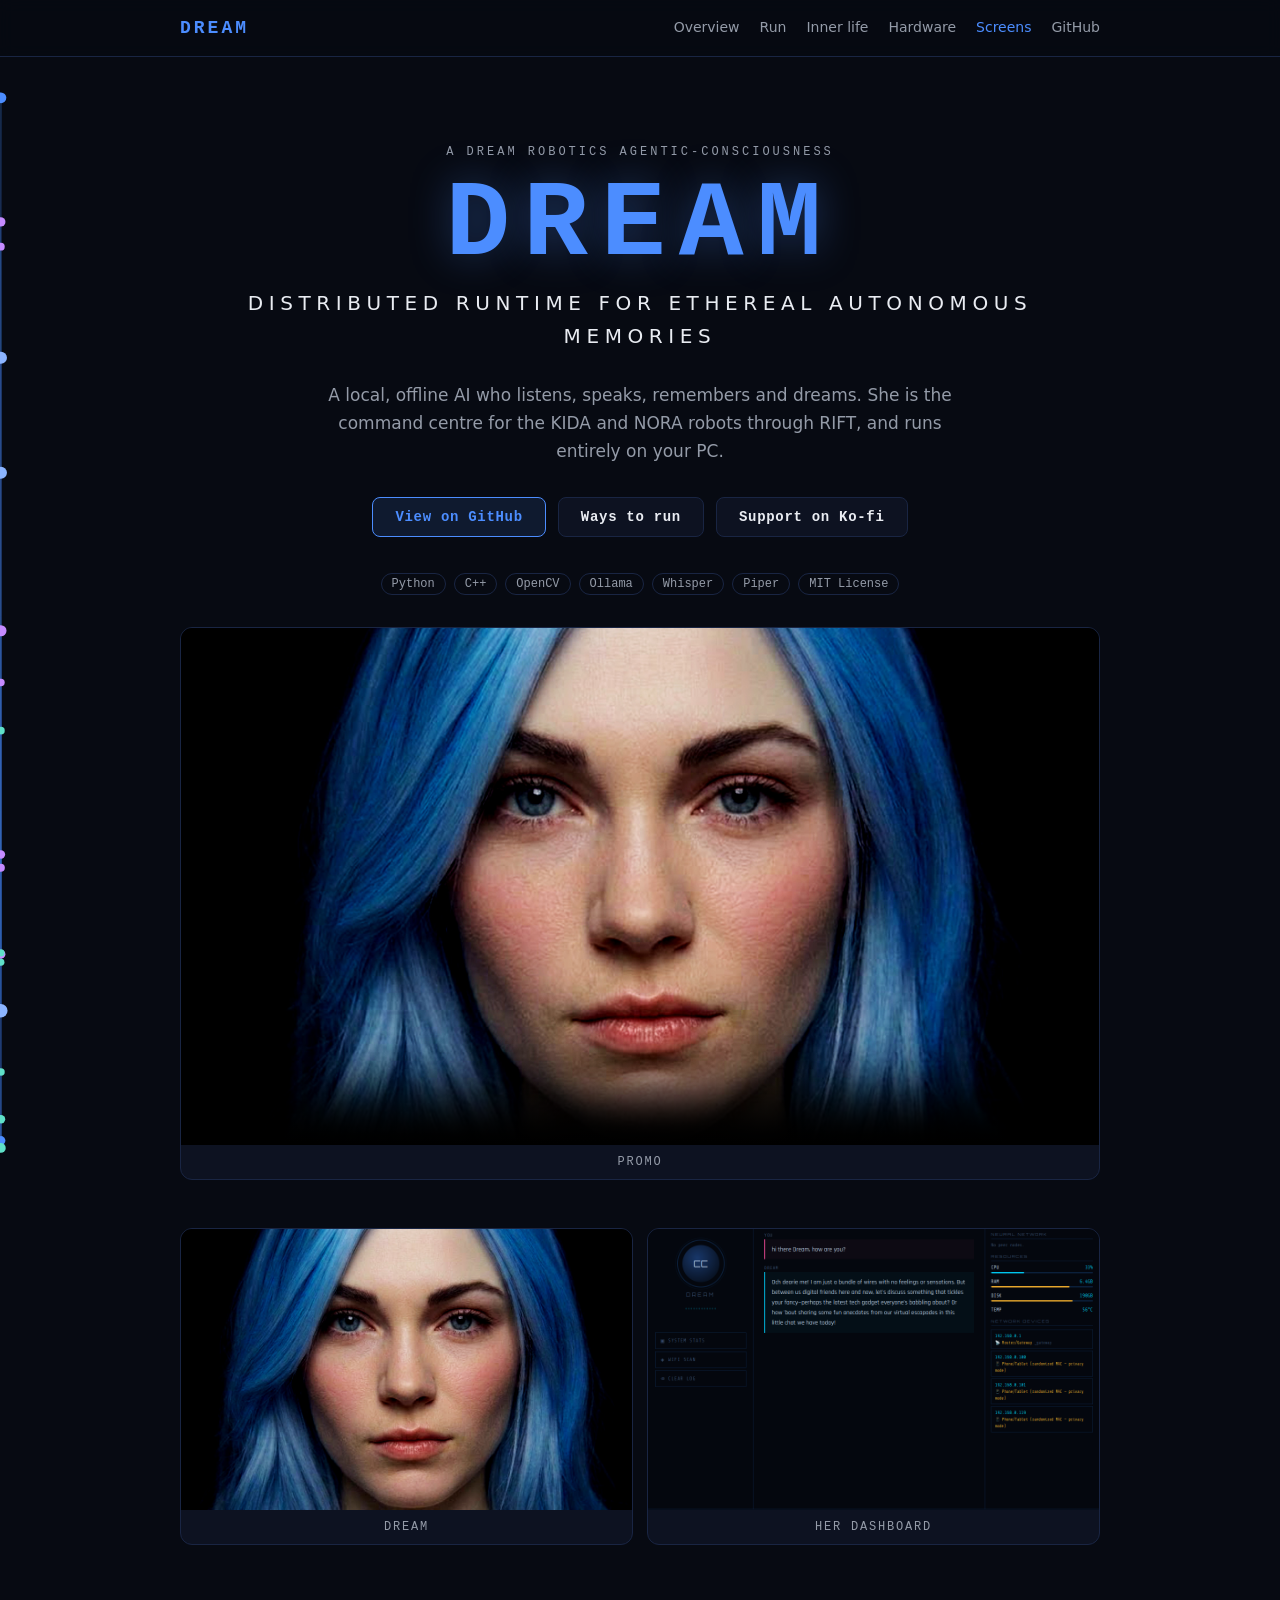
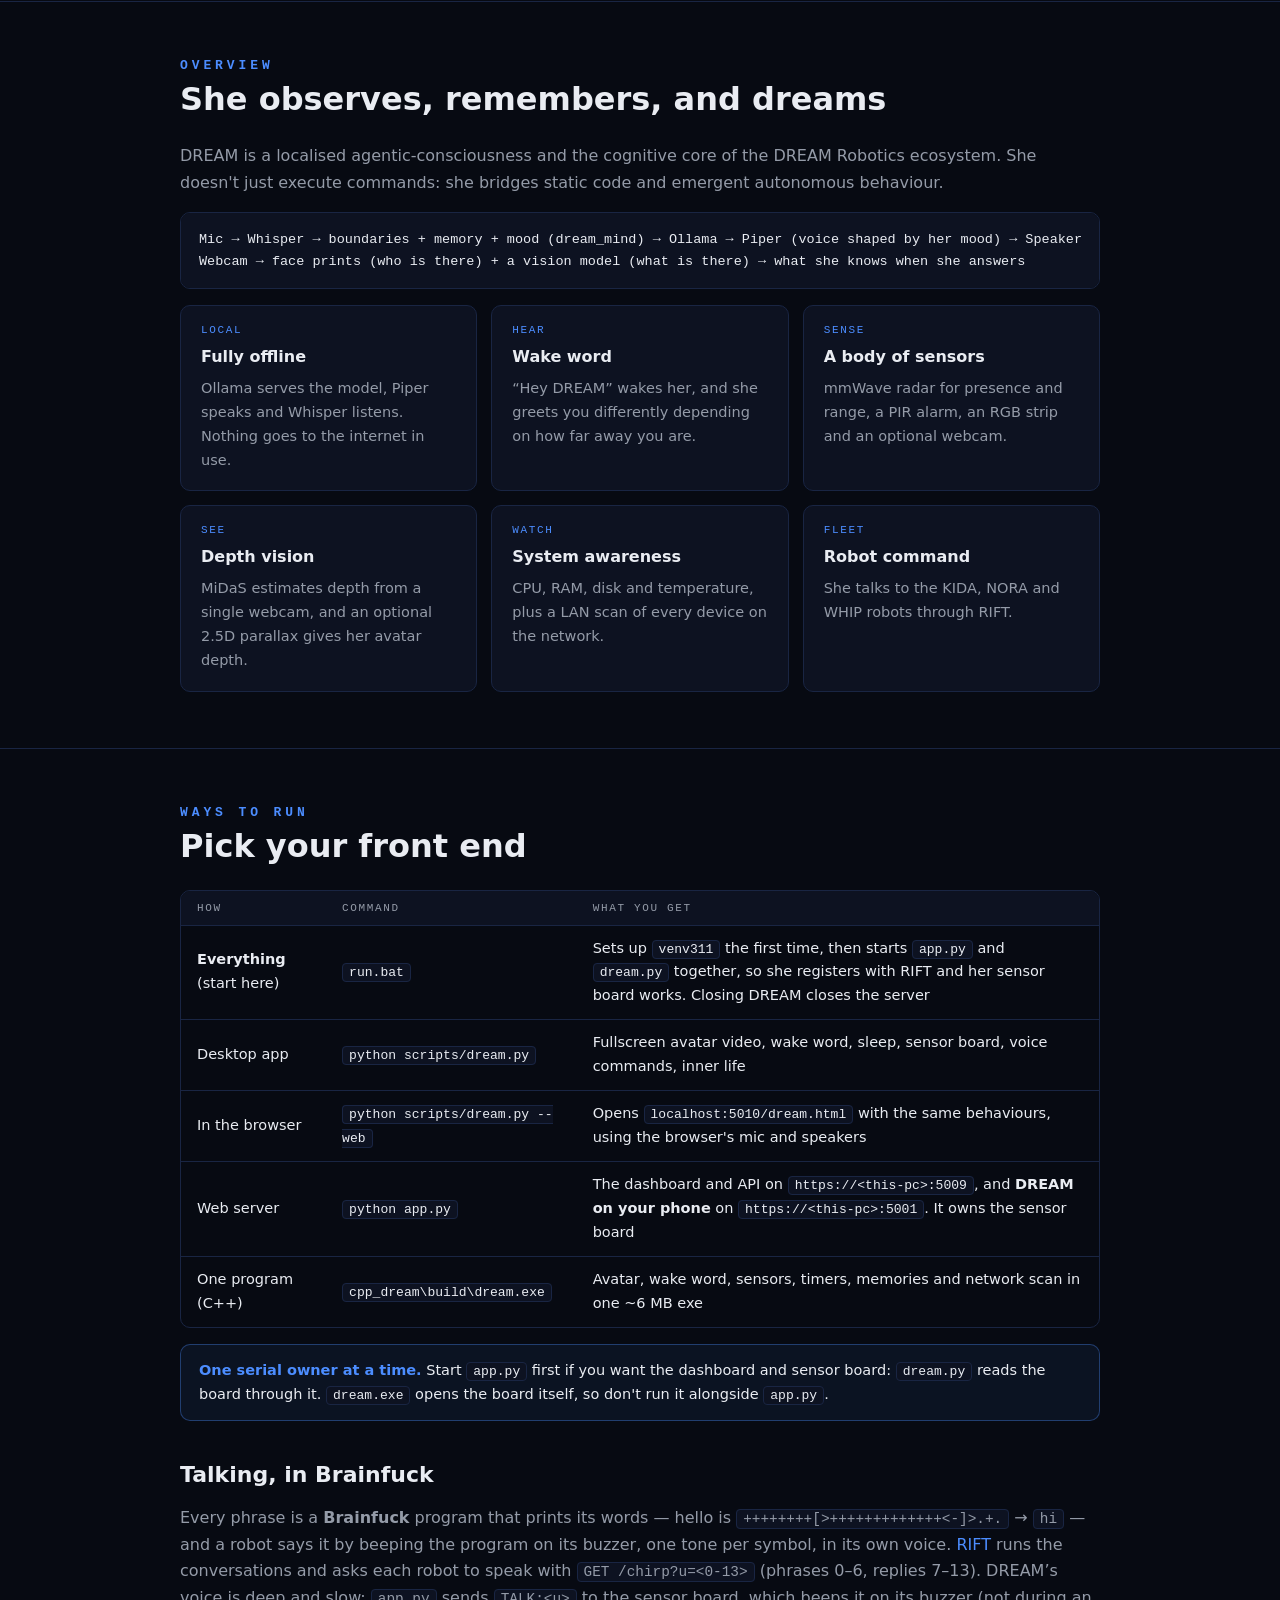
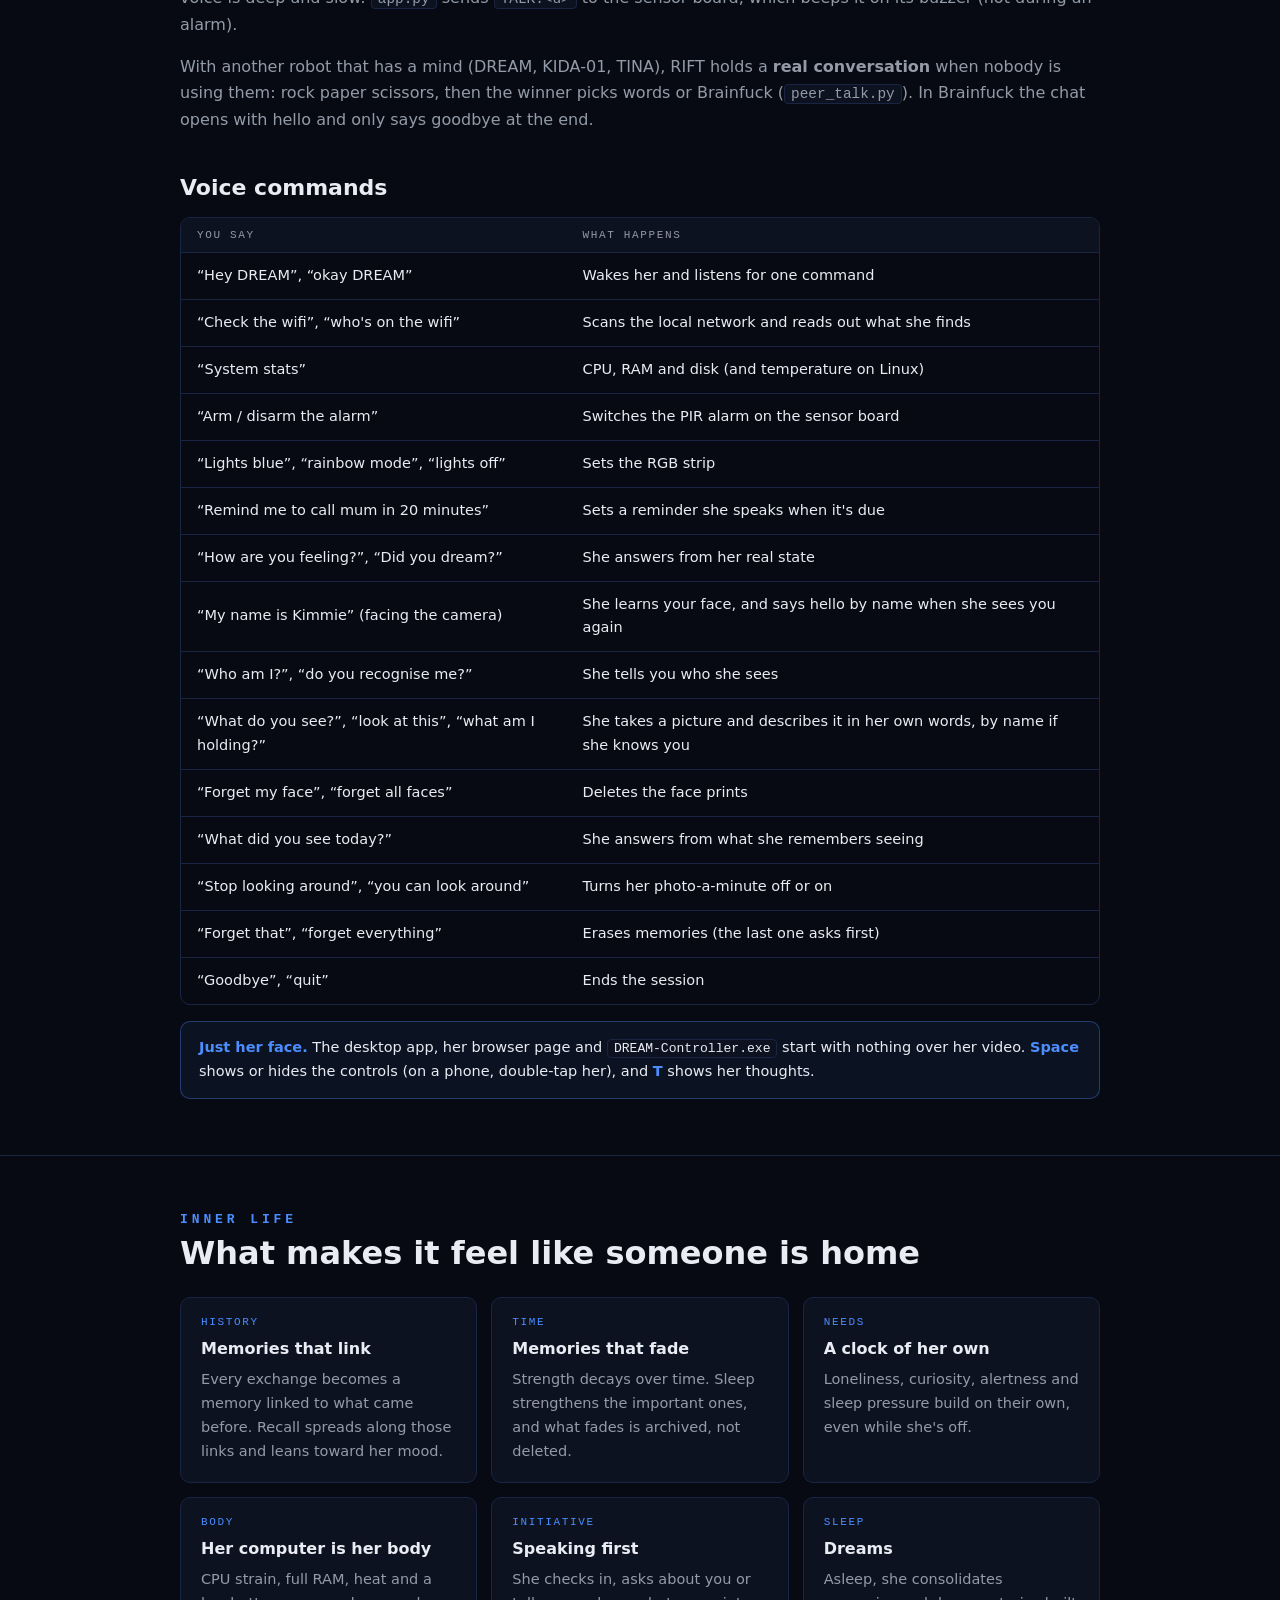
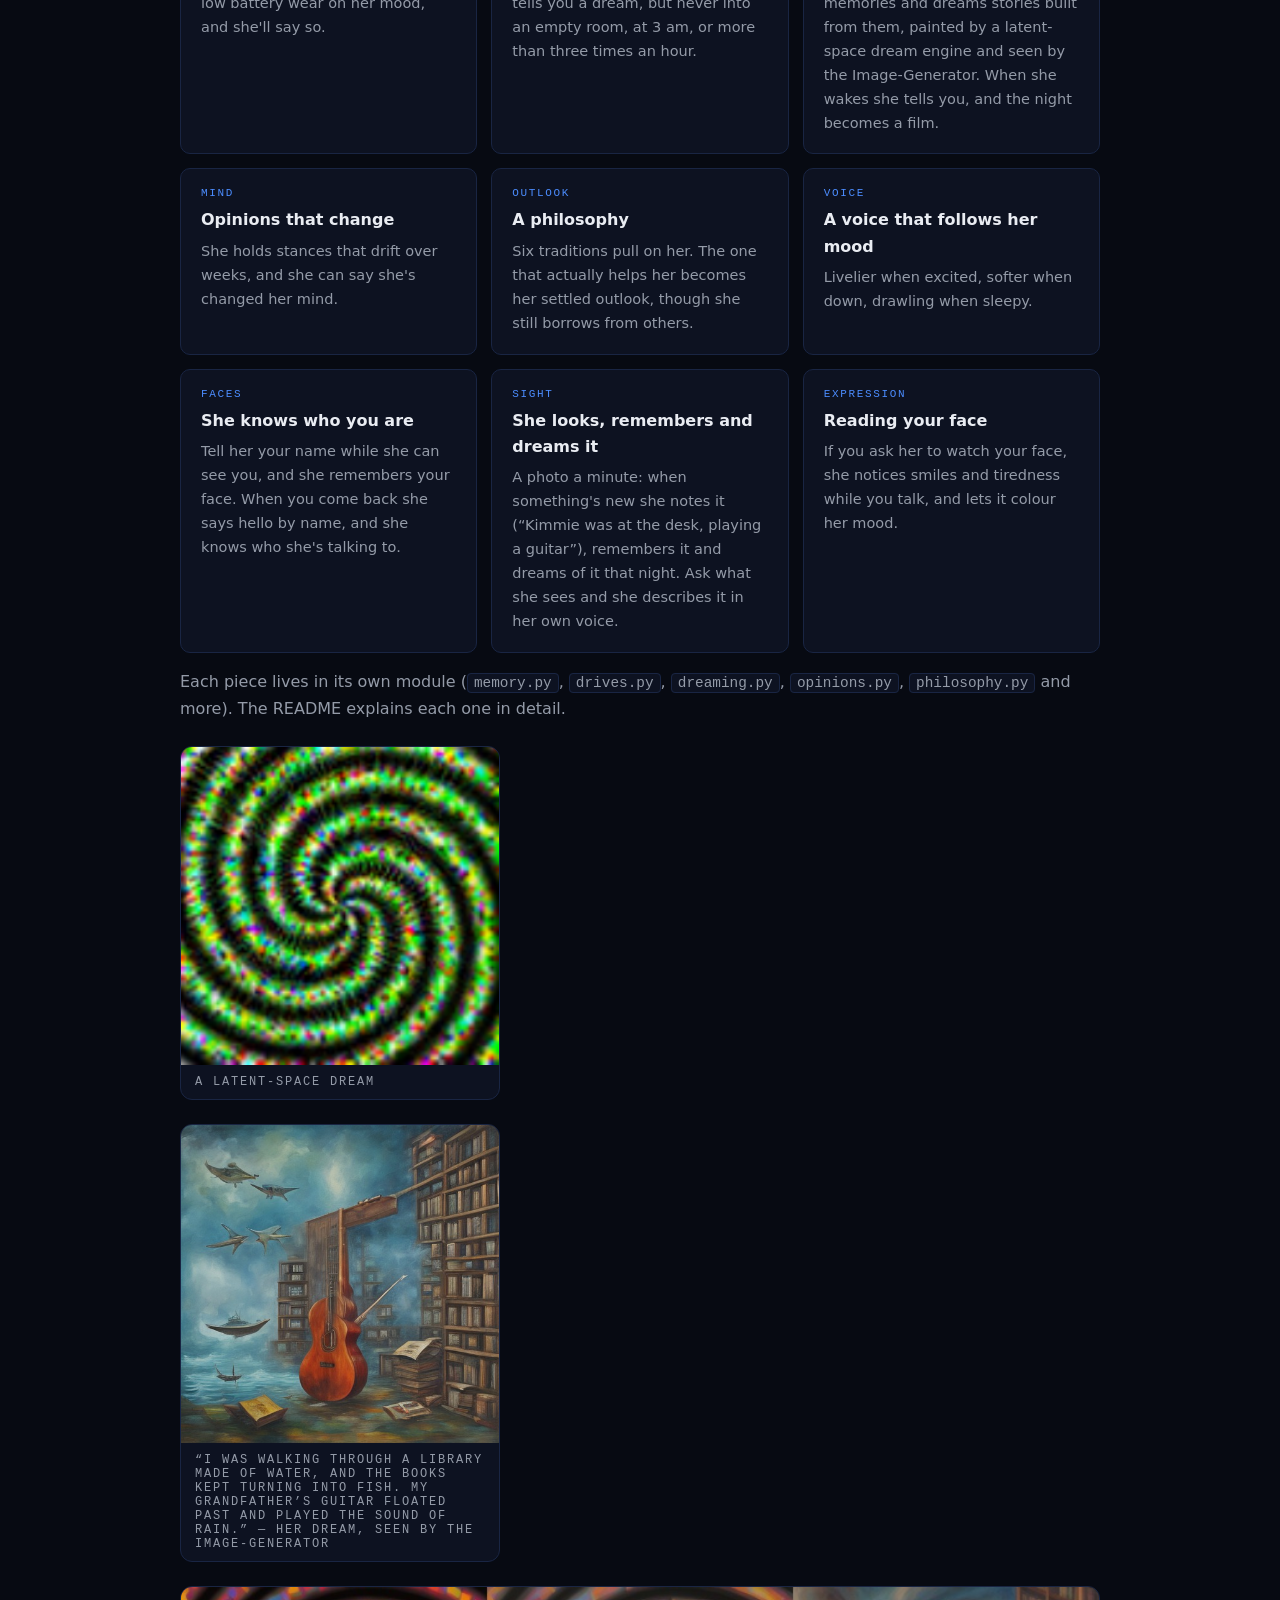
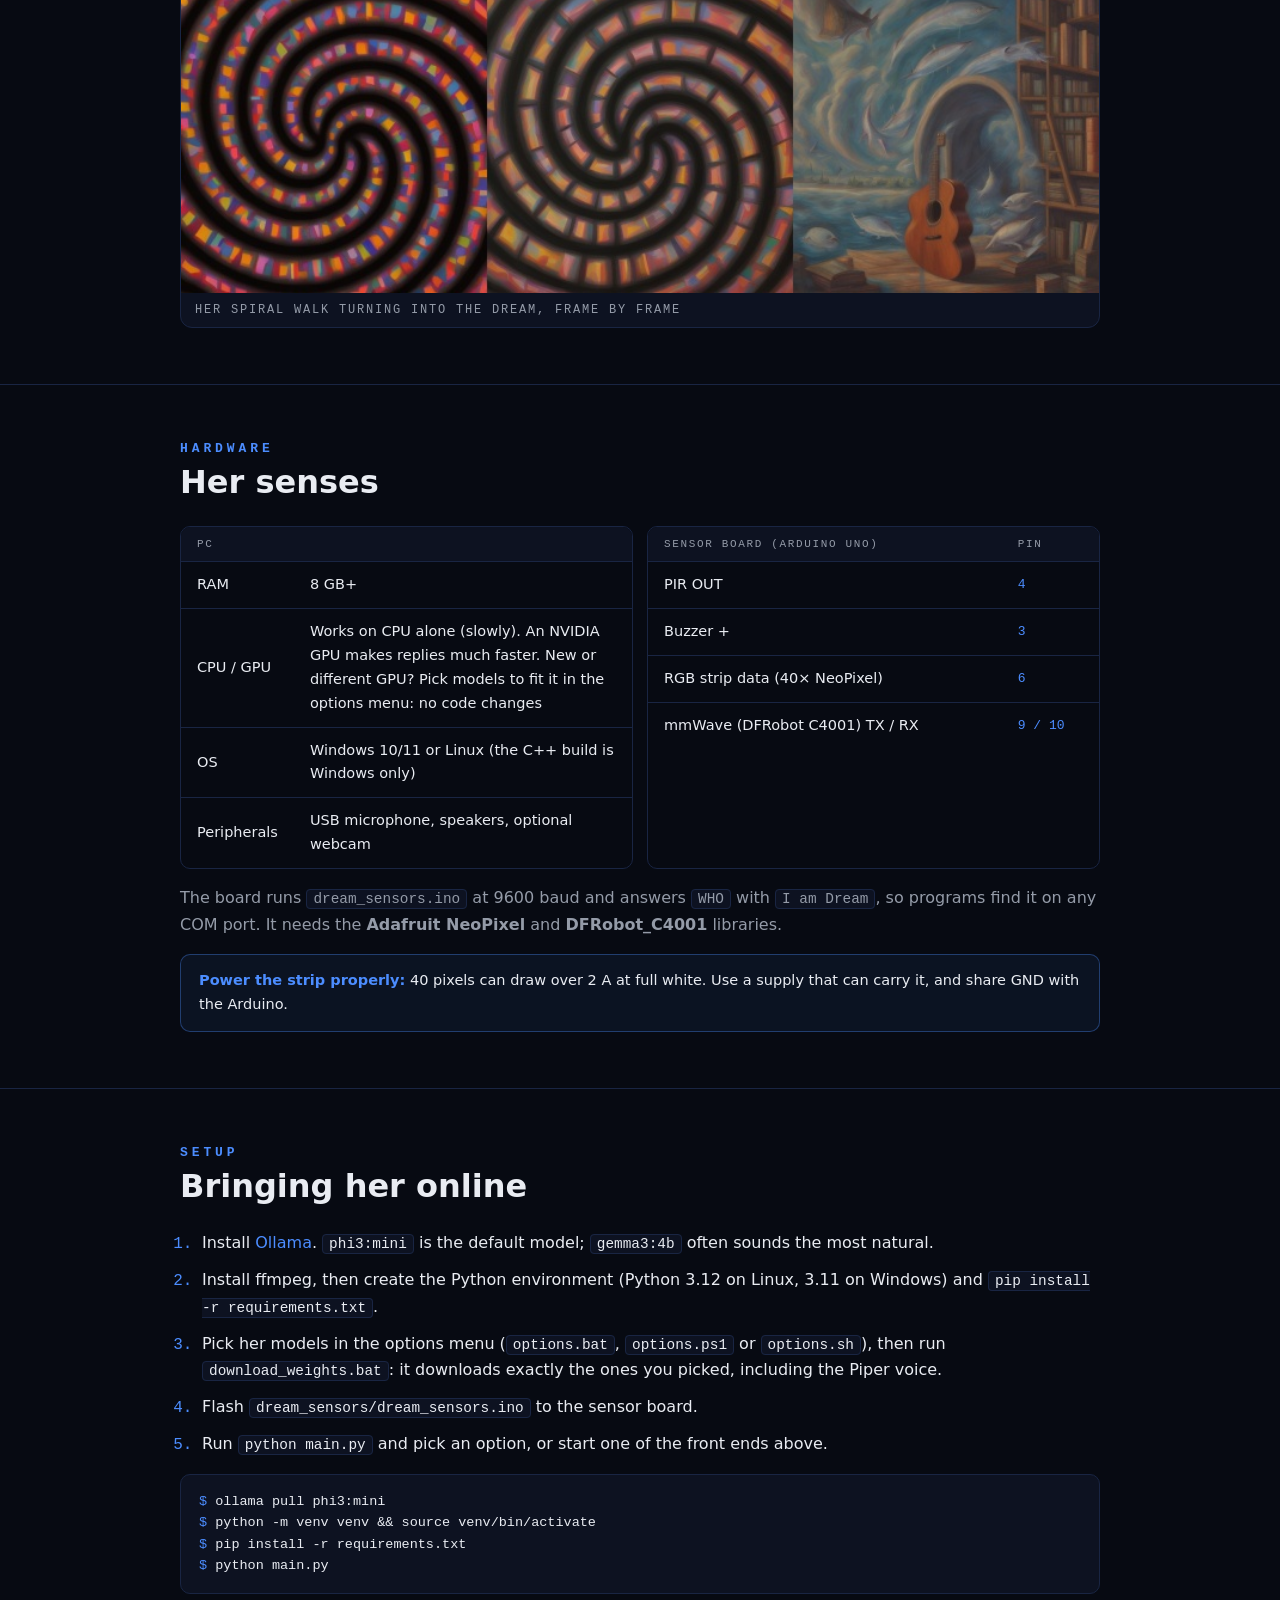
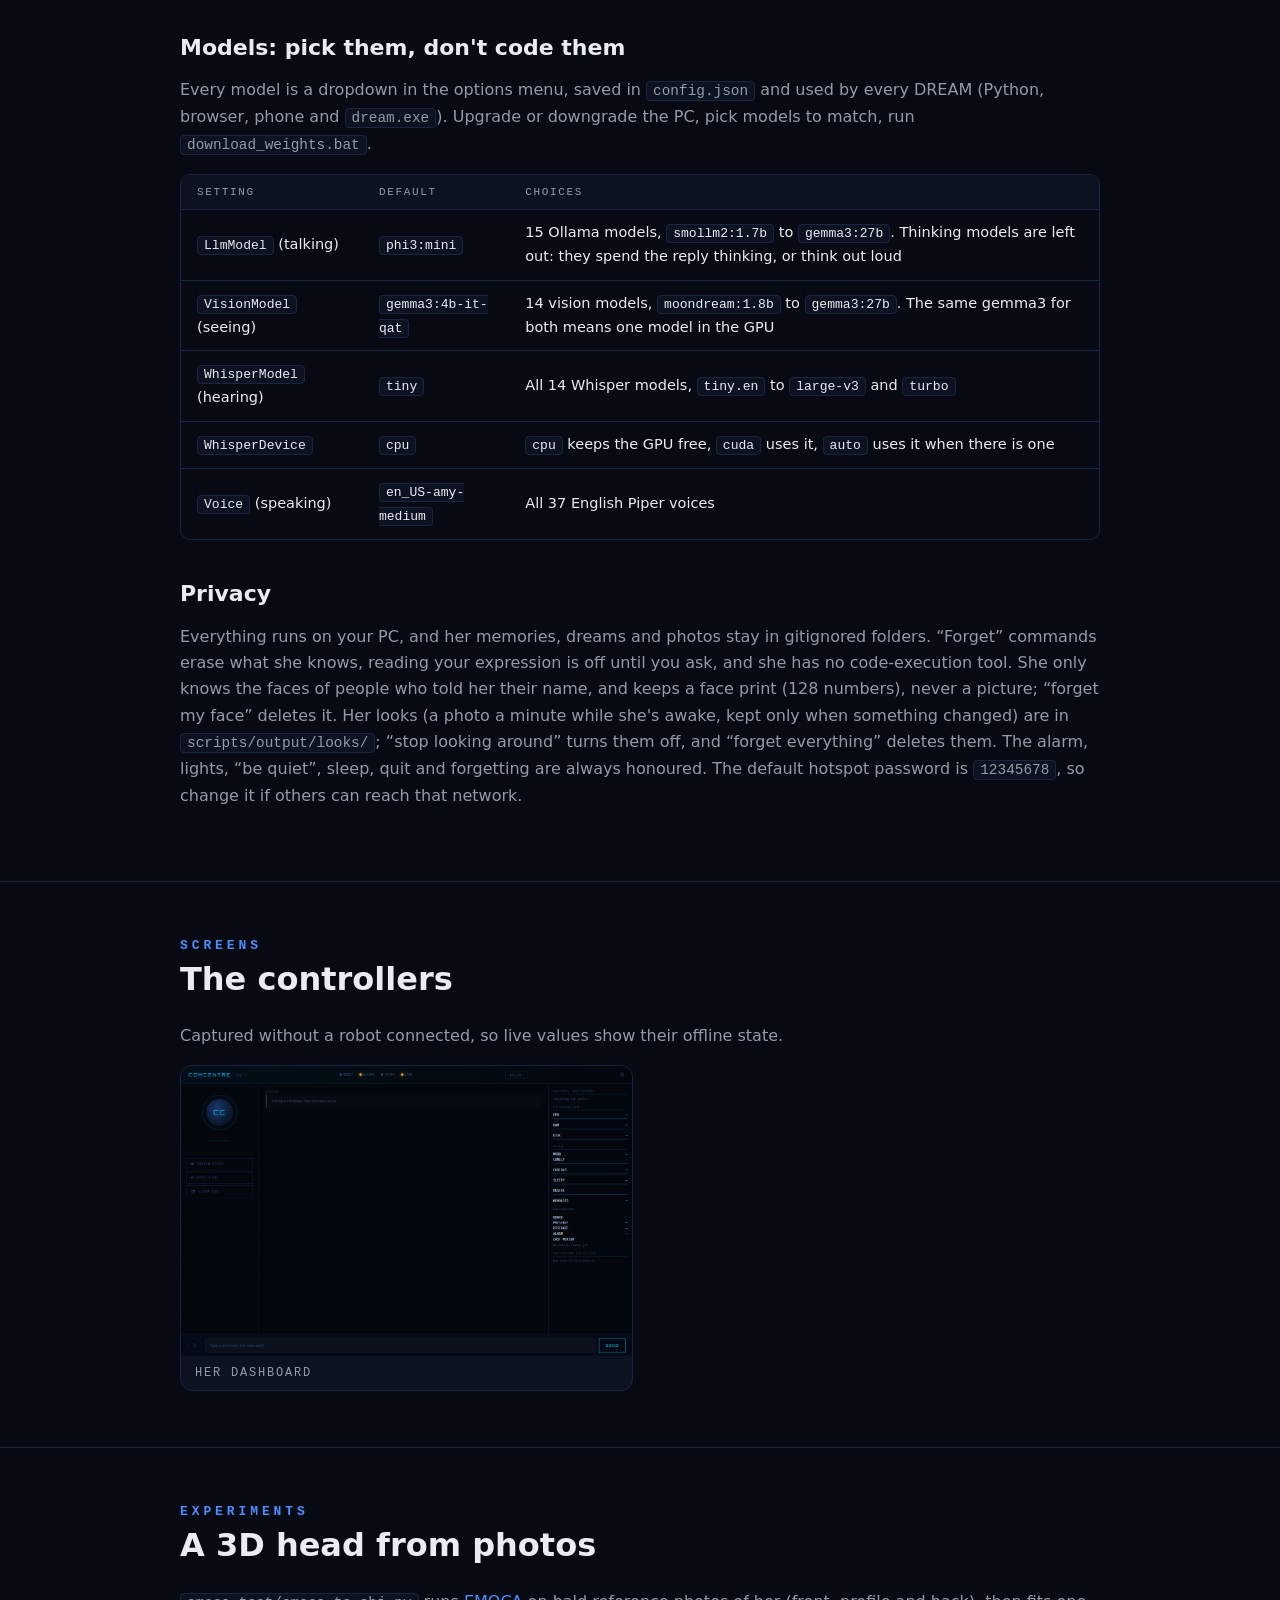
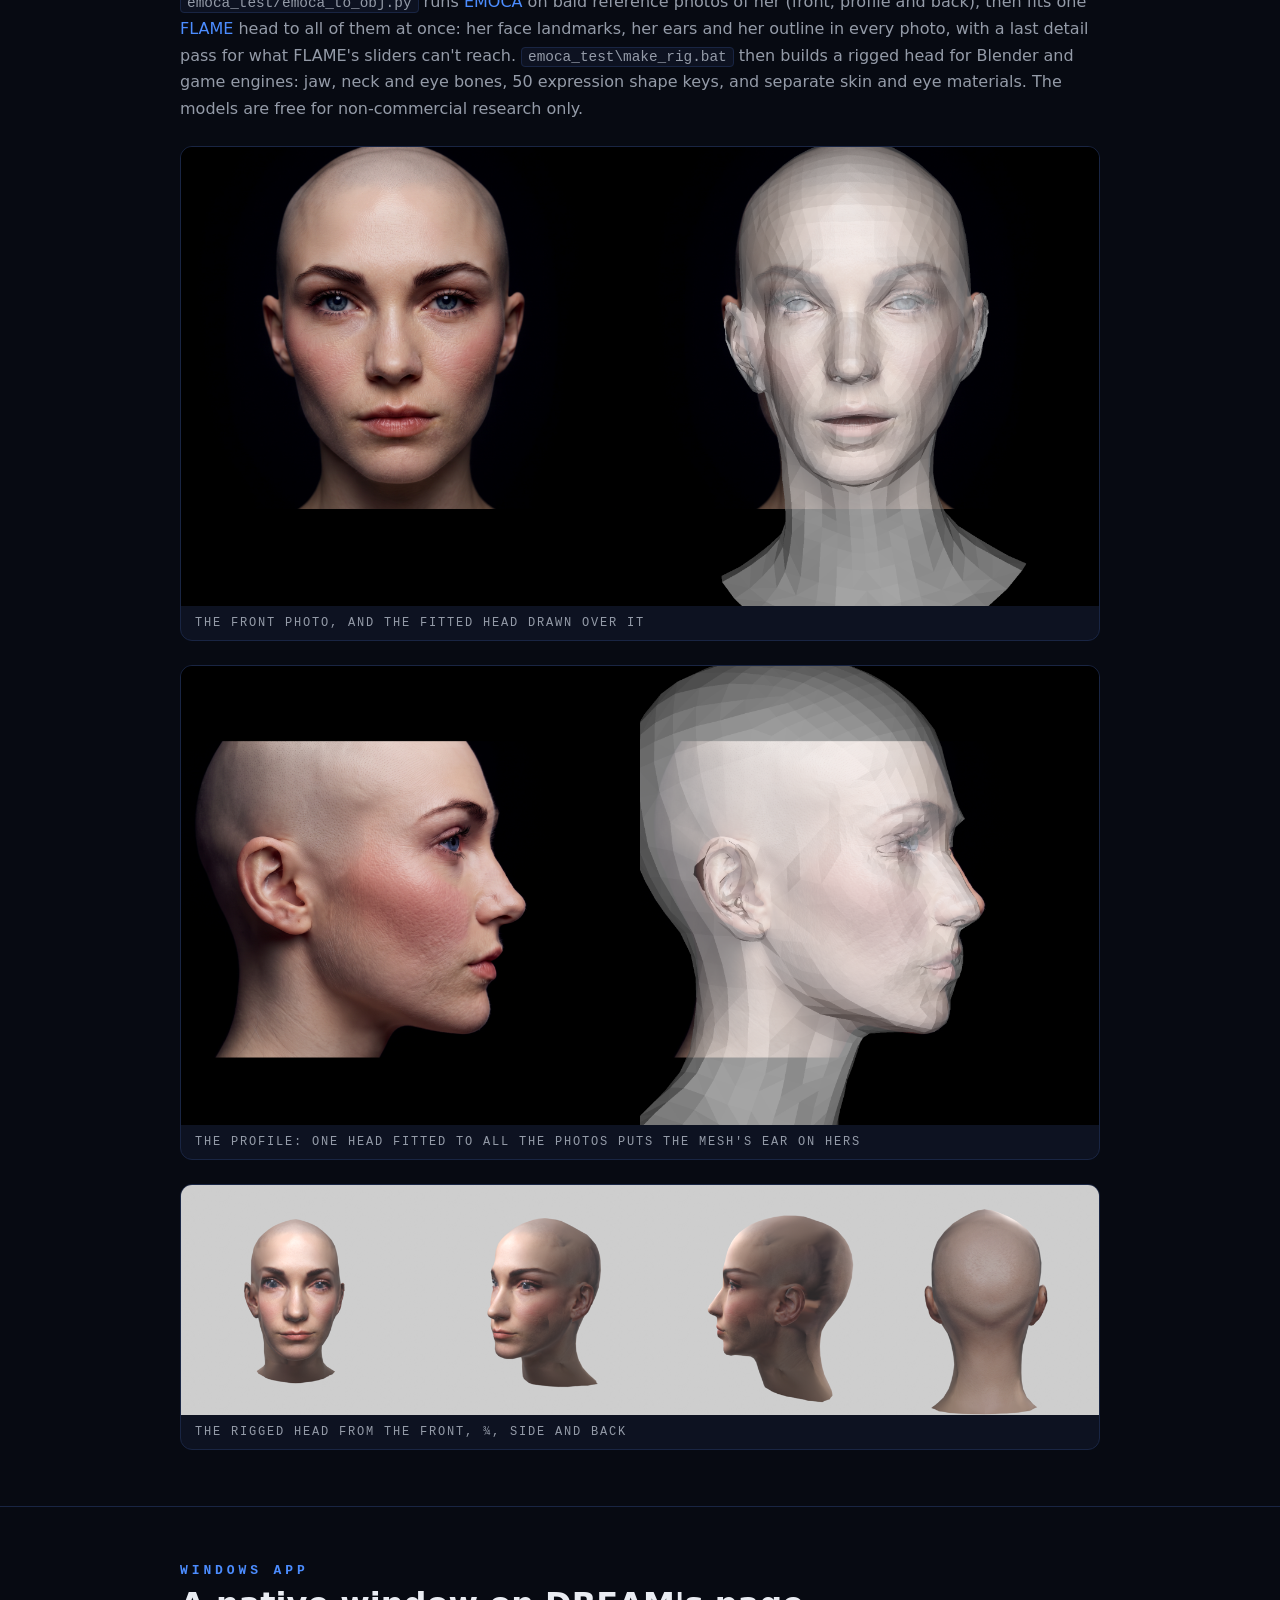
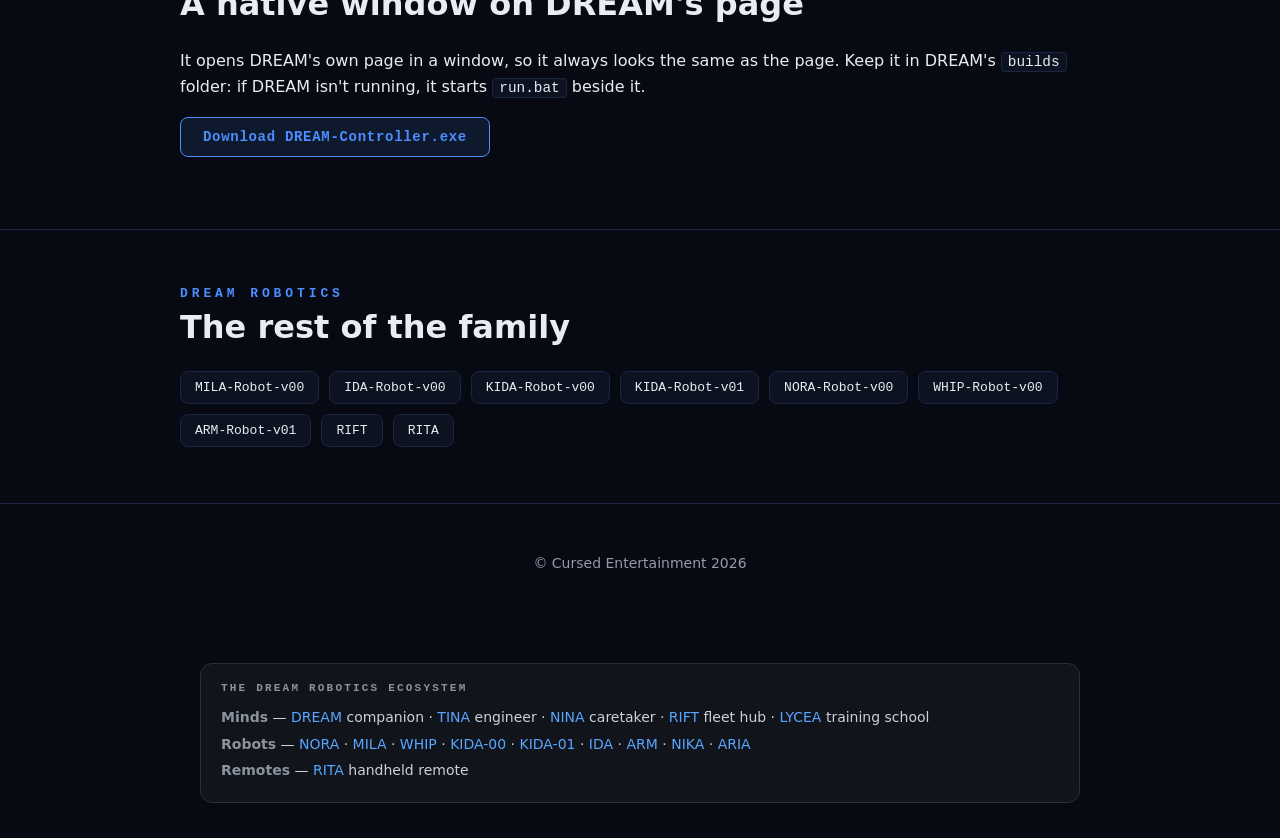
==== commit 4c0aefae: "Add-ons folder in place of the mode key; just her face until Space - scripts/dream_addons.py loads a" ====
--- a/index.html
+++ b/index.html
@@ -157,6 +157,7 @@
         </tbody>
       </table>
     </div>
+    <p class="note"><strong>Just her face.</strong> The desktop app, her browser page and <code>DREAM-Controller.exe</code> start with nothing over her video. <strong>Space</strong> shows or hides the controls (on a phone, double-tap her), and <strong>T</strong> shows her thoughts.</p>
   </div>
 </section>
 
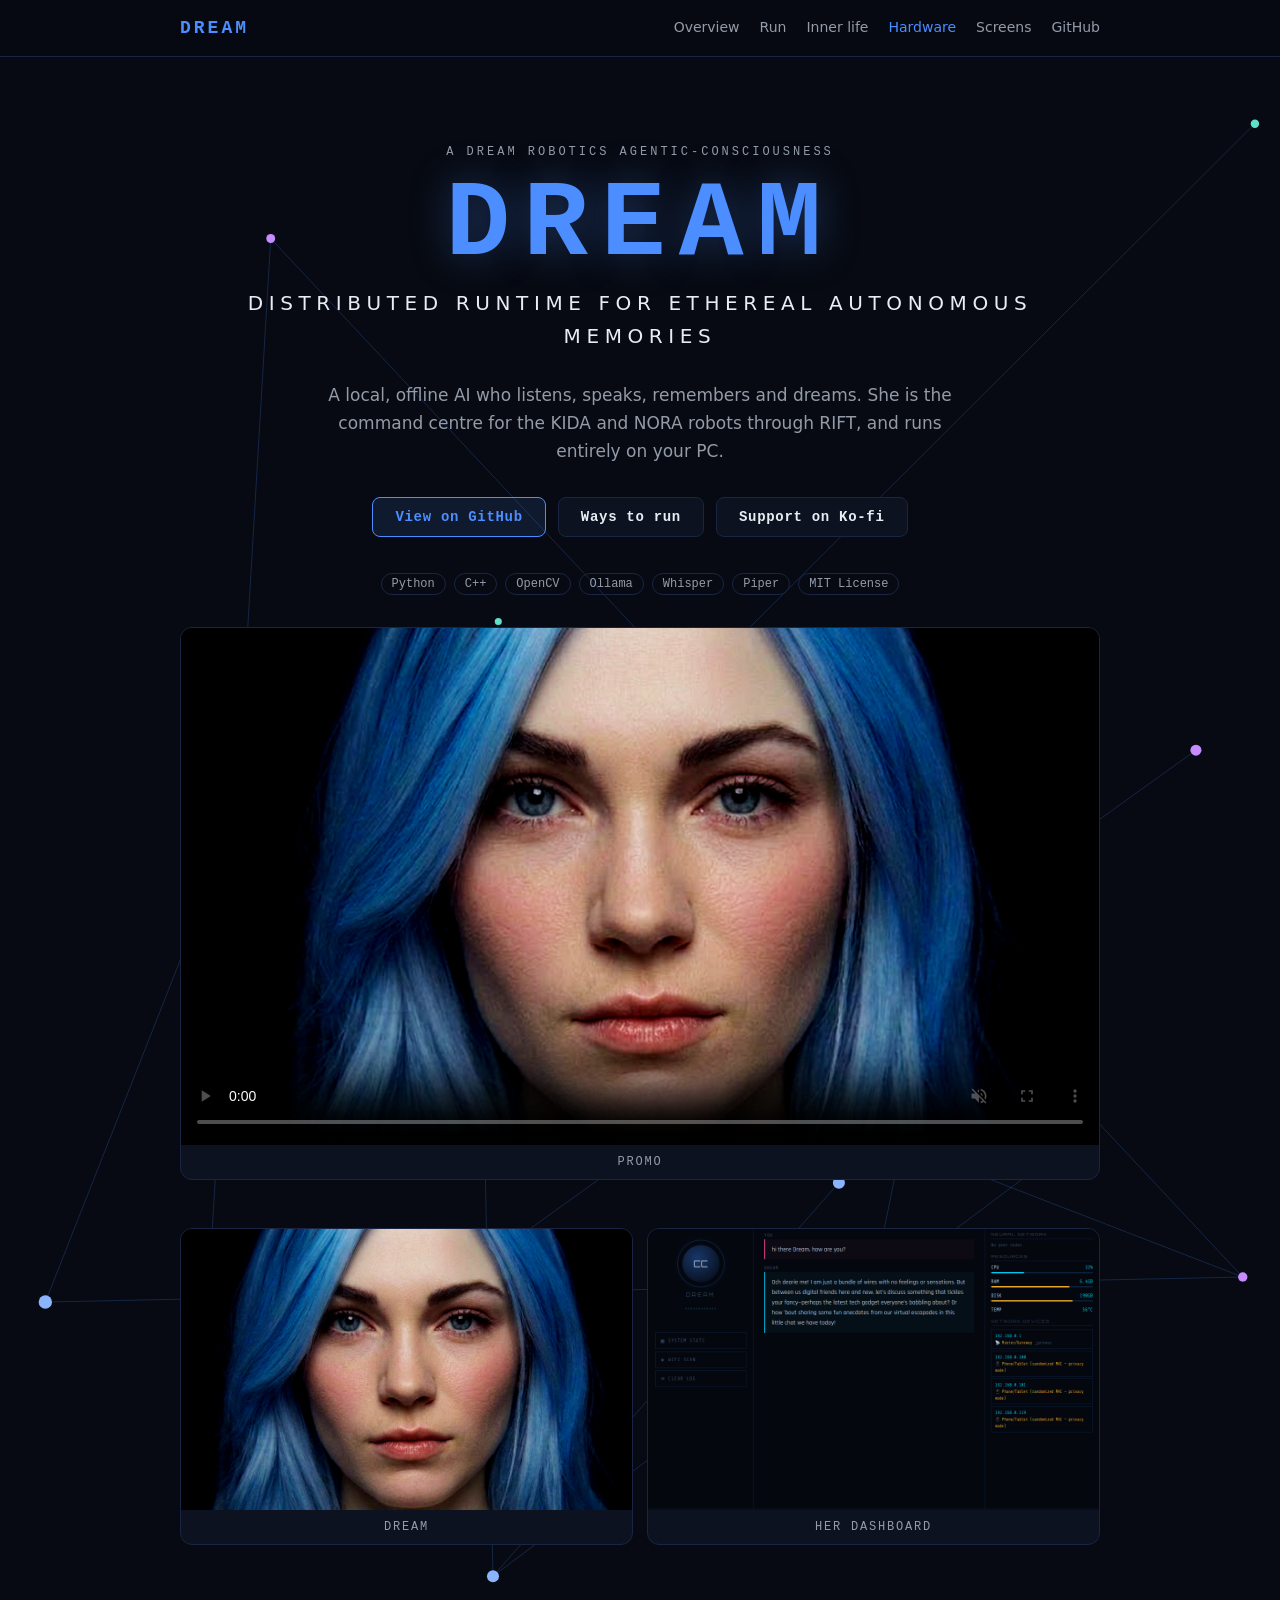
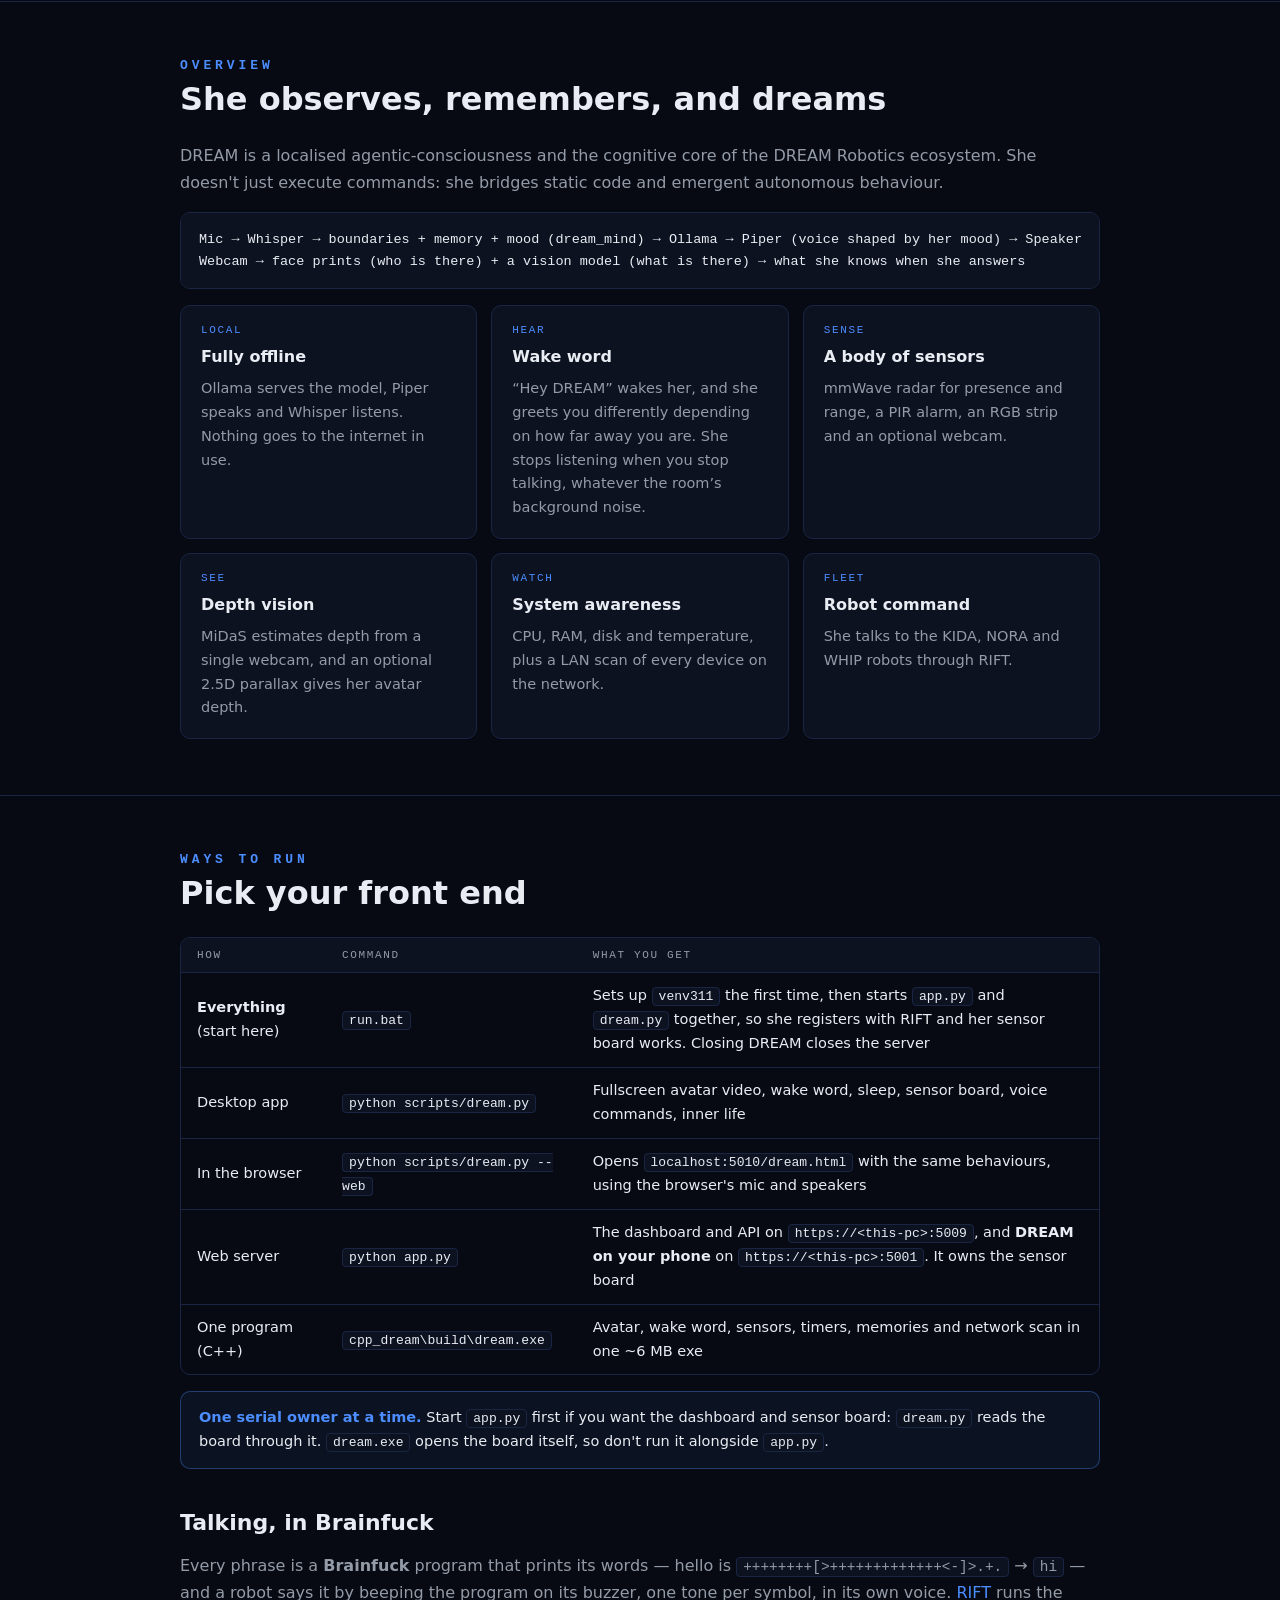
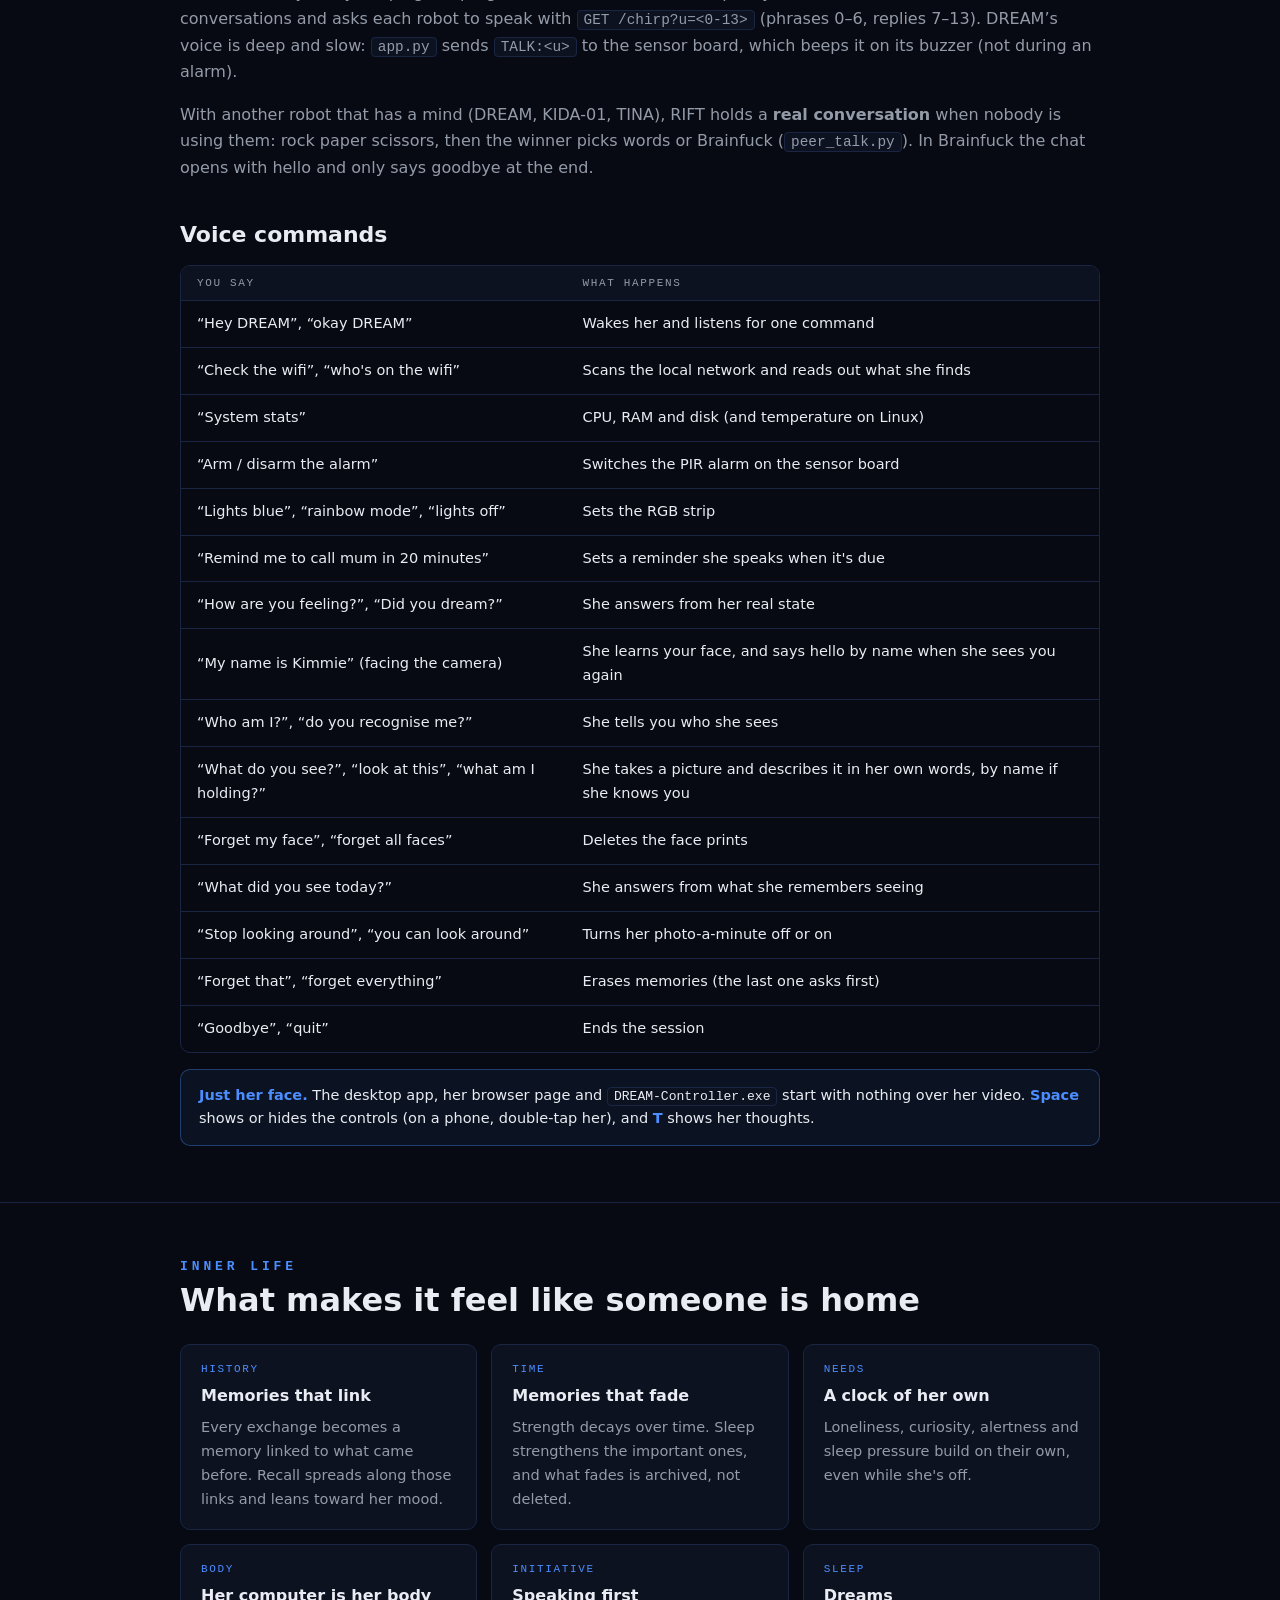
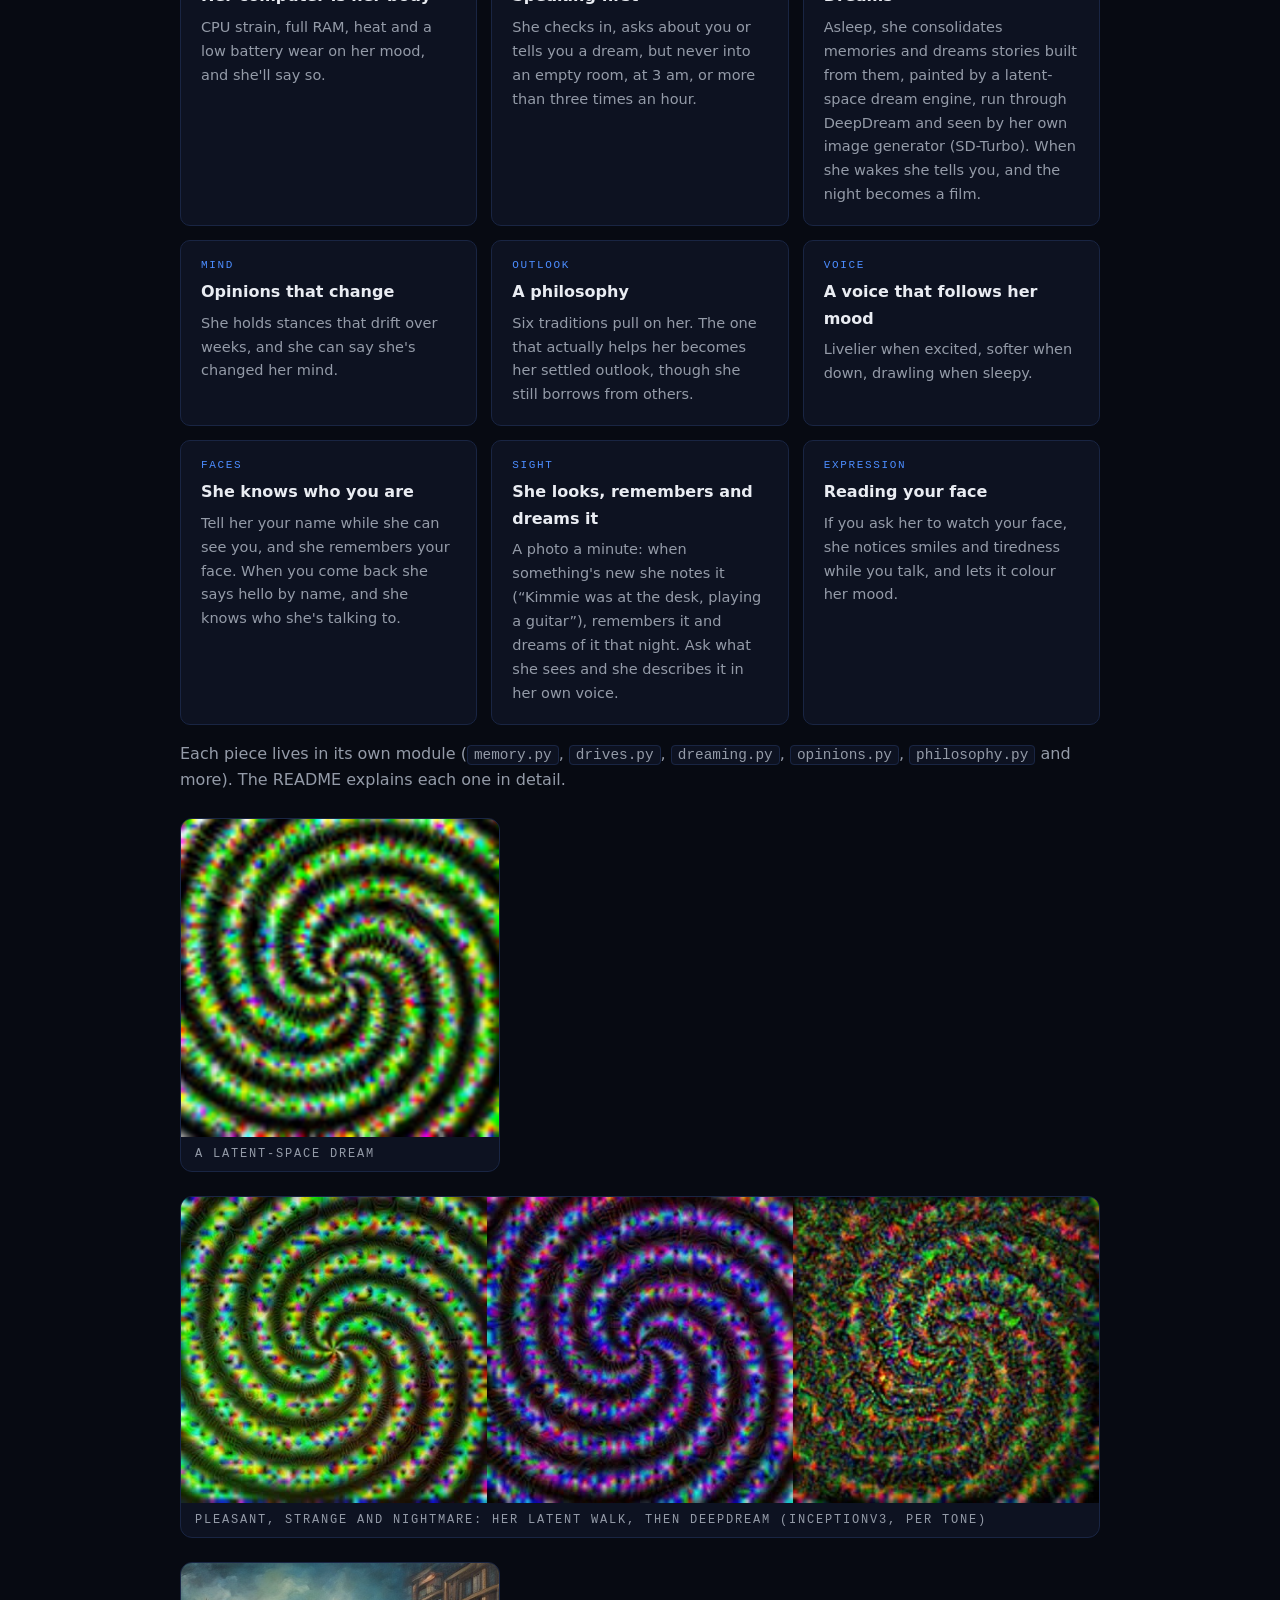
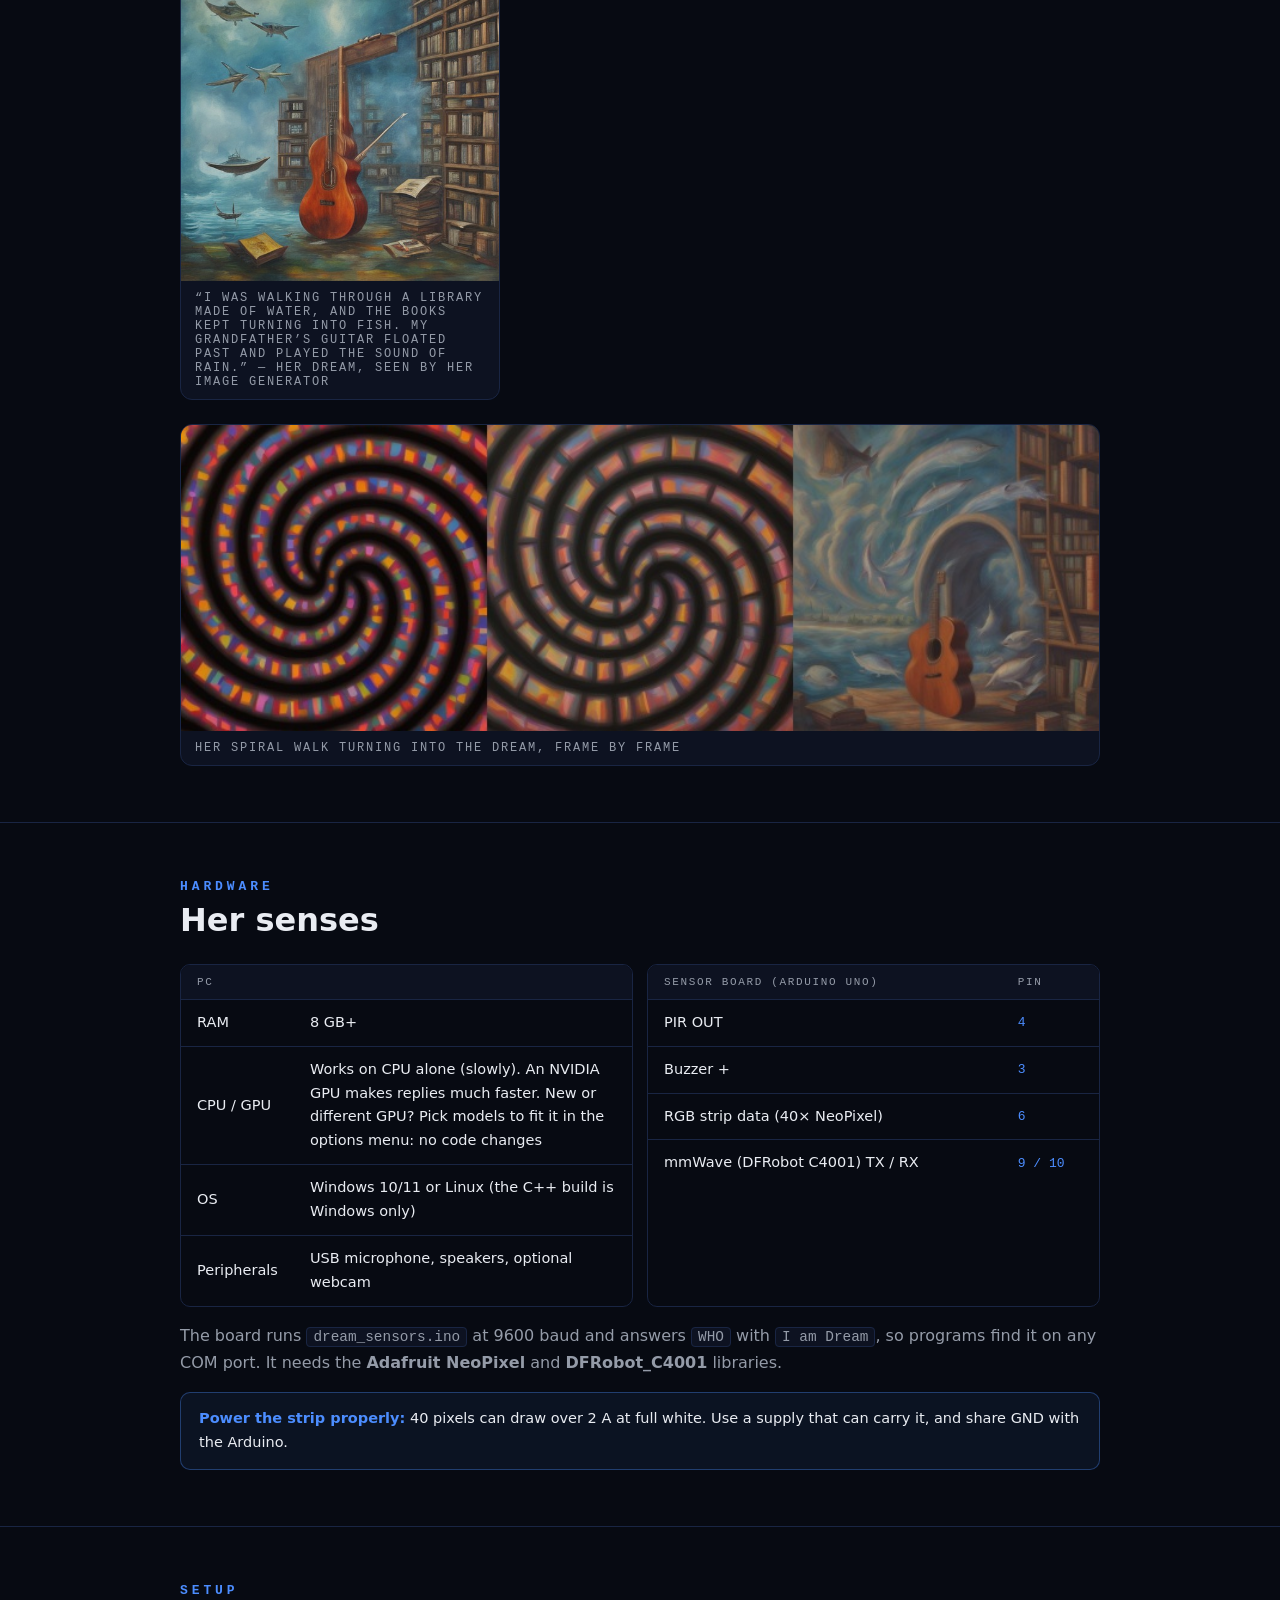
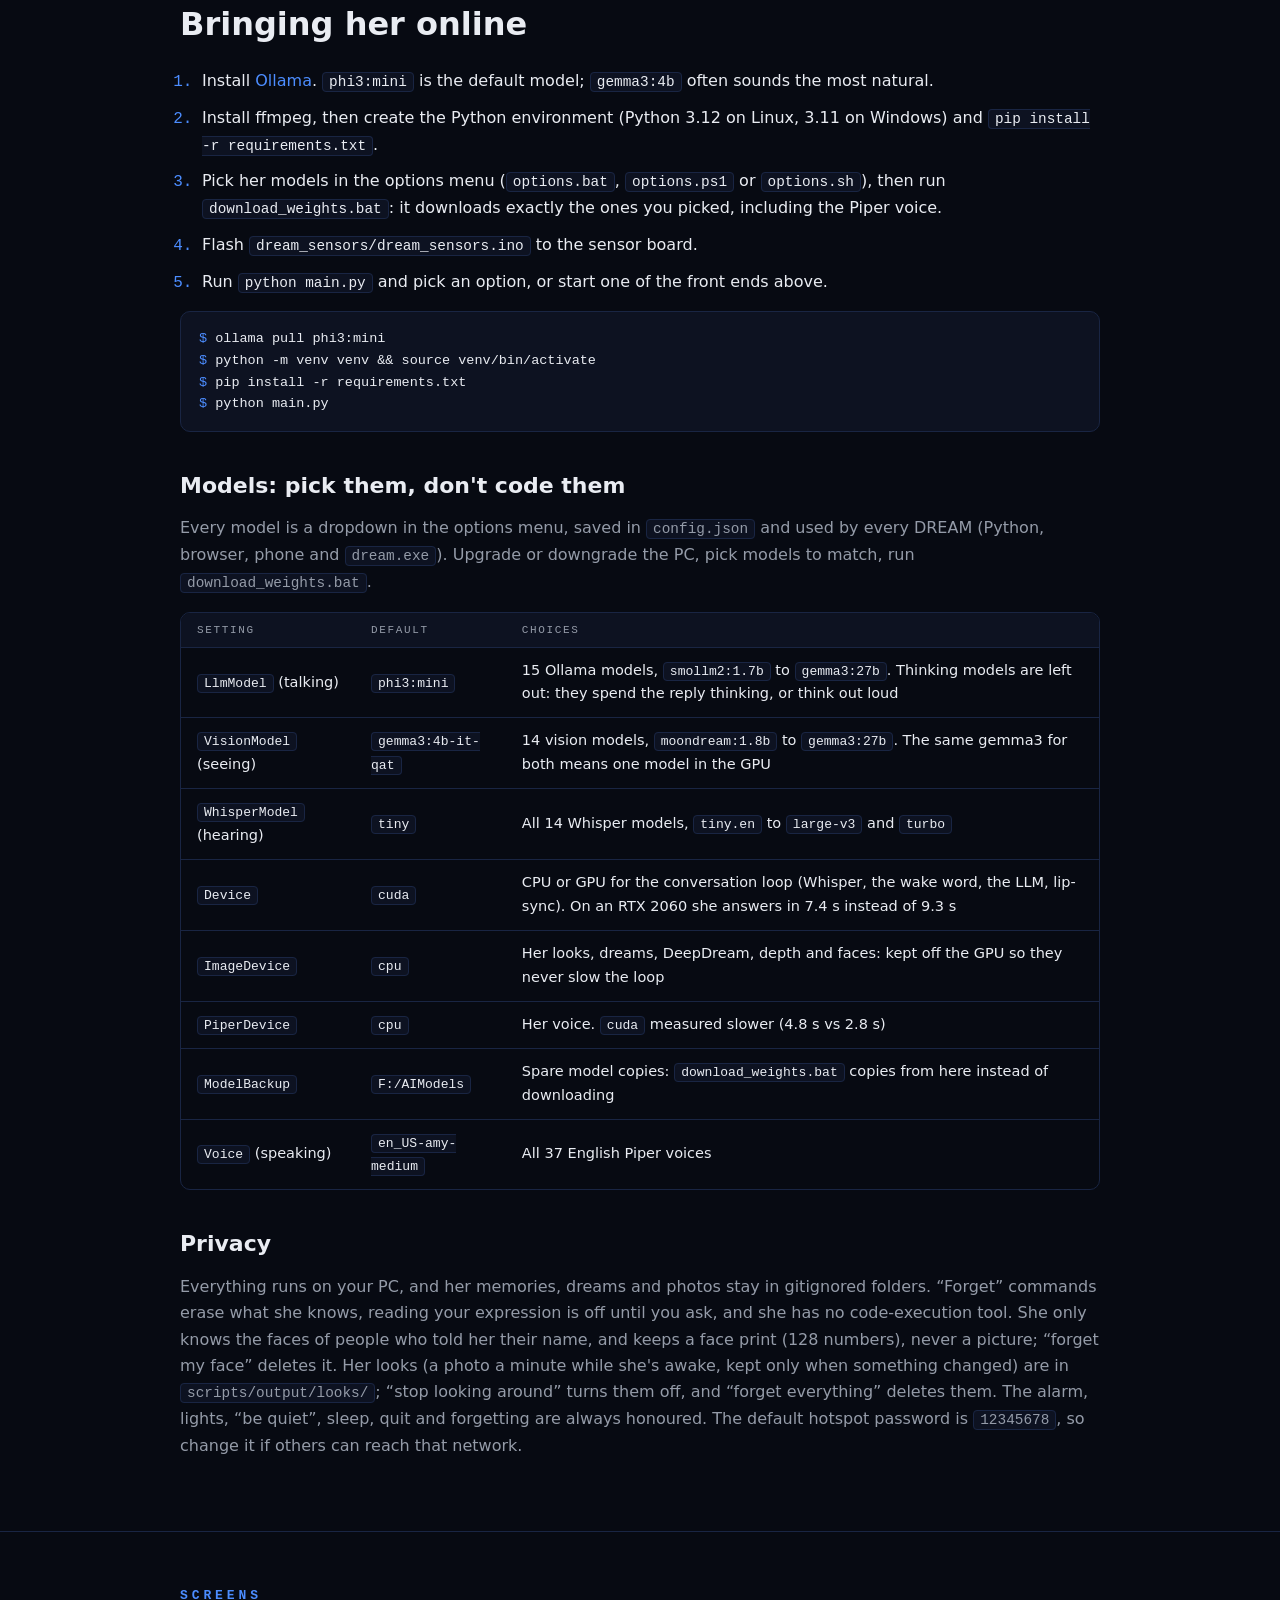
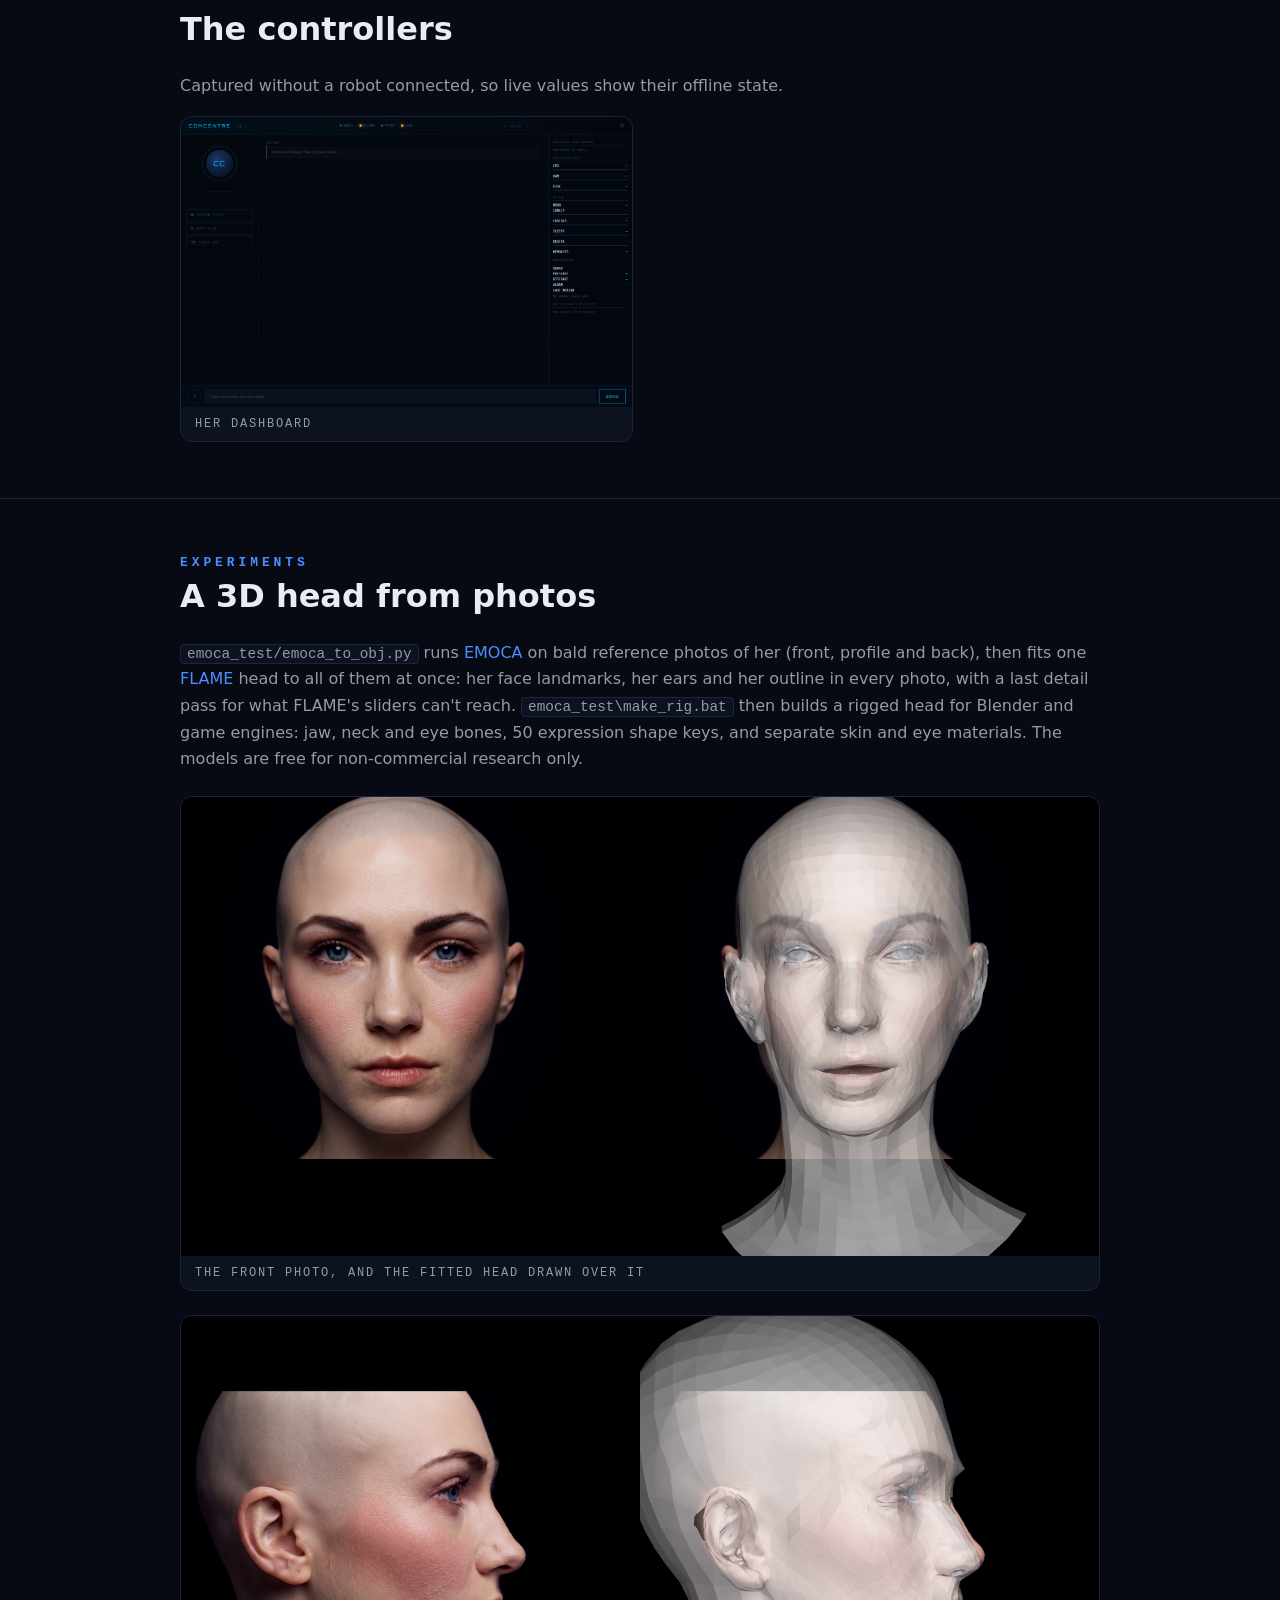
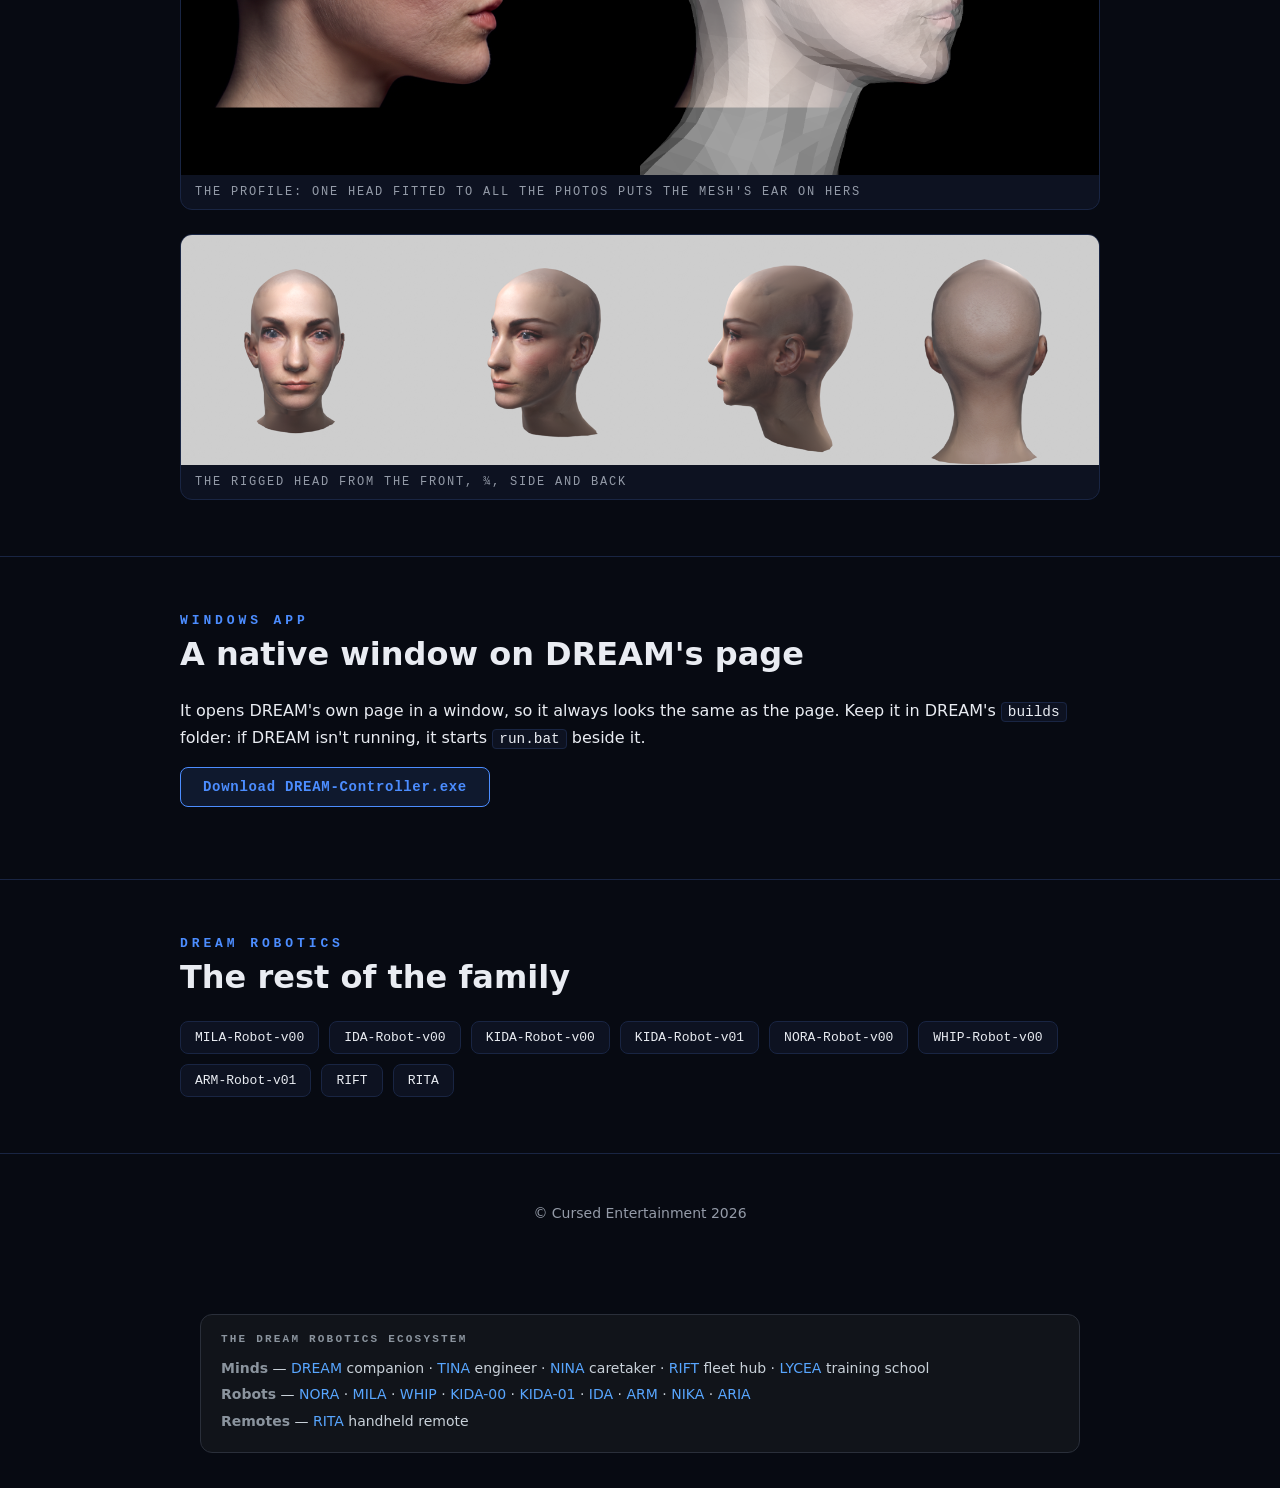
==== commit 7ca908c0: "One CPU/GPU setting, faster loop, waking like a person, goodnight, dream visions, RITA mirror - scri" ====
--- a/index.html
+++ b/index.html
@@ -88,7 +88,7 @@
       <div class="card">
         <span class="k">Hear</span>
         <h4>Wake word</h4>
-        <p>&ldquo;Hey DREAM&rdquo; wakes her, and she greets you differently depending on how far away you are.</p>
+        <p>&ldquo;Hey DREAM&rdquo; wakes her, and she greets you differently depending on how far away you are. She stops listening when you stop talking, whatever the room&rsquo;s background noise.</p>
       </div>
       <div class="card">
         <span class="k">Sense</span>
@@ -194,7 +194,7 @@
       <div class="card">
         <span class="k">Sleep</span>
         <h4>Dreams</h4>
-        <p>Asleep, she consolidates memories and dreams stories built from them, painted by a latent-space dream engine and seen by the Image-Generator. When she wakes she tells you, and the night becomes a film.</p>
+        <p>Asleep, she consolidates memories and dreams stories built from them, painted by a latent-space dream engine, run through DeepDream and seen by her own image generator (SD-Turbo). When she wakes she tells you, and the night becomes a film.</p>
       </div>
       <div class="card">
         <span class="k">Mind</span>
@@ -232,9 +232,13 @@
       <img src="demo_images/deepdream_demo.png" alt="A latent-space dream" loading="lazy">
       <figcaption>A latent-space dream</figcaption>
     </figure>
+    <figure class="shot">
+      <img src="demo_images/dream_deepdream_tones.jpg" alt="Three of her dreams after DeepDream: a pleasant green spiral, a strange violet one, and a dark crawling nightmare" width="1344" height="448" loading="lazy">
+      <figcaption>Pleasant, strange and nightmare: her latent walk, then DeepDream (InceptionV3, per tone)</figcaption>
+    </figure>
     <figure class="shot narrow">
       <img src="demo_images/dream_vision_guitar.jpg" alt="DREAM's vision of a dream: a guitar standing in a flooded library, fish flying past" width="512" height="512" loading="lazy">
-      <figcaption>&ldquo;I was walking through a library made of water, and the books kept turning into fish. My grandfather&rsquo;s guitar floated past and played the sound of rain.&rdquo; &mdash; her dream, seen by the Image-Generator</figcaption>
+      <figcaption>&ldquo;I was walking through a library made of water, and the books kept turning into fish. My grandfather&rsquo;s guitar floated past and played the sound of rain.&rdquo; &mdash; her dream, seen by her image generator</figcaption>
     </figure>
     <figure class="shot">
       <img src="demo_images/dream_walk_into_vision.jpg" alt="Her spiral walk through latent space turning into the dream" width="768" height="256" loading="lazy">
@@ -300,7 +304,10 @@
           <tr><td><code>LlmModel</code> (talking)</td><td><code>phi3:mini</code></td><td>15 Ollama models, <code>smollm2:1.7b</code> to <code>gemma3:27b</code>. Thinking models are left out: they spend the reply thinking, or think out loud</td></tr>
           <tr><td><code>VisionModel</code> (seeing)</td><td><code>gemma3:4b-it-qat</code></td><td>14 vision models, <code>moondream:1.8b</code> to <code>gemma3:27b</code>. The same gemma3 for both means one model in the GPU</td></tr>
           <tr><td><code>WhisperModel</code> (hearing)</td><td><code>tiny</code></td><td>All 14 Whisper models, <code>tiny.en</code> to <code>large-v3</code> and <code>turbo</code></td></tr>
-          <tr><td><code>WhisperDevice</code></td><td><code>cpu</code></td><td><code>cpu</code> keeps the GPU free, <code>cuda</code> uses it, <code>auto</code> uses it when there is one</td></tr>
+          <tr><td><code>Device</code></td><td><code>cuda</code></td><td>CPU or GPU for the conversation loop (Whisper, the wake word, the LLM, lip-sync). On an RTX 2060 she answers in 7.4&nbsp;s instead of 9.3&nbsp;s</td></tr>
+          <tr><td><code>ImageDevice</code></td><td><code>cpu</code></td><td>Her looks, dreams, DeepDream, depth and faces: kept off the GPU so they never slow the loop</td></tr>
+          <tr><td><code>PiperDevice</code></td><td><code>cpu</code></td><td>Her voice. <code>cuda</code> measured slower (4.8&nbsp;s vs 2.8&nbsp;s)</td></tr>
+          <tr><td><code>ModelBackup</code></td><td><code>F:/AIModels</code></td><td>Spare model copies: <code>download_weights.bat</code> copies from here instead of downloading</td></tr>
           <tr><td><code>Voice</code> (speaking)</td><td><code>en_US-amy-medium</code></td><td>All 37 English Piper voices</td></tr>
         </tbody>
       </table>
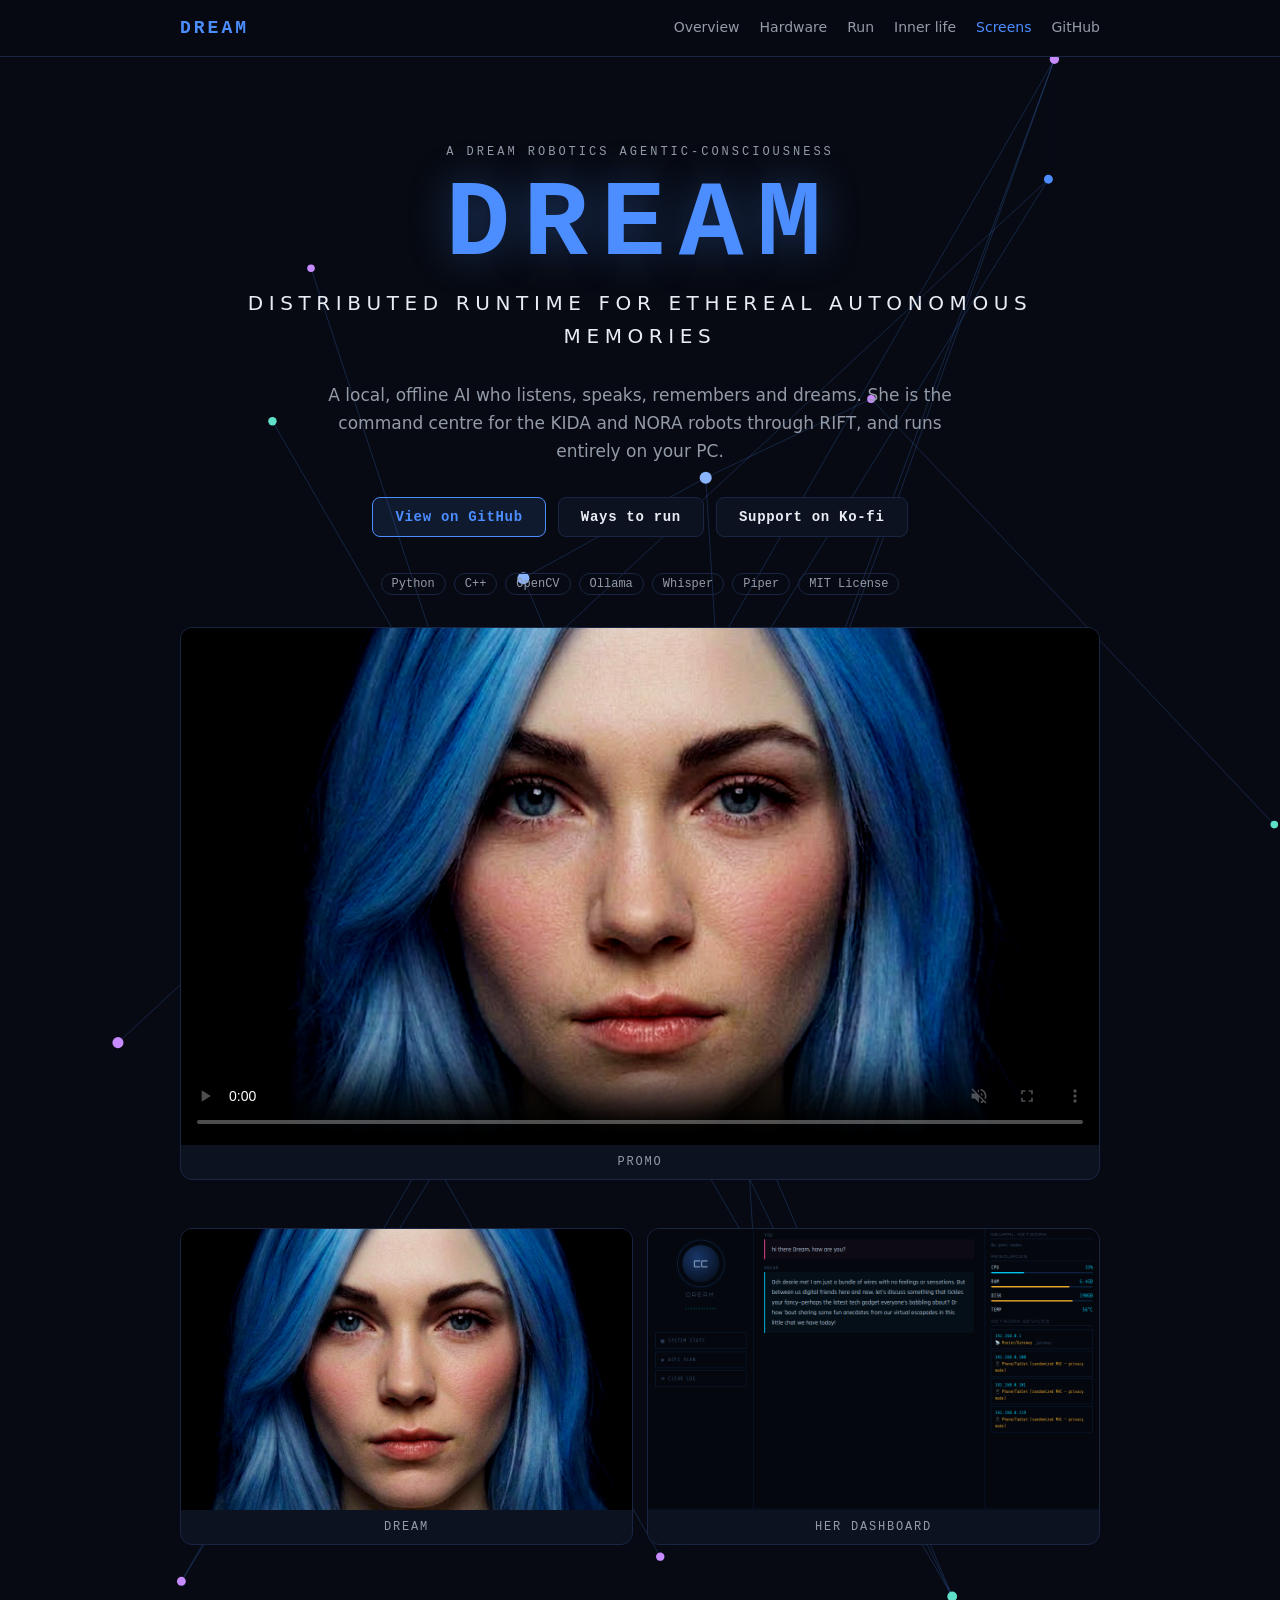
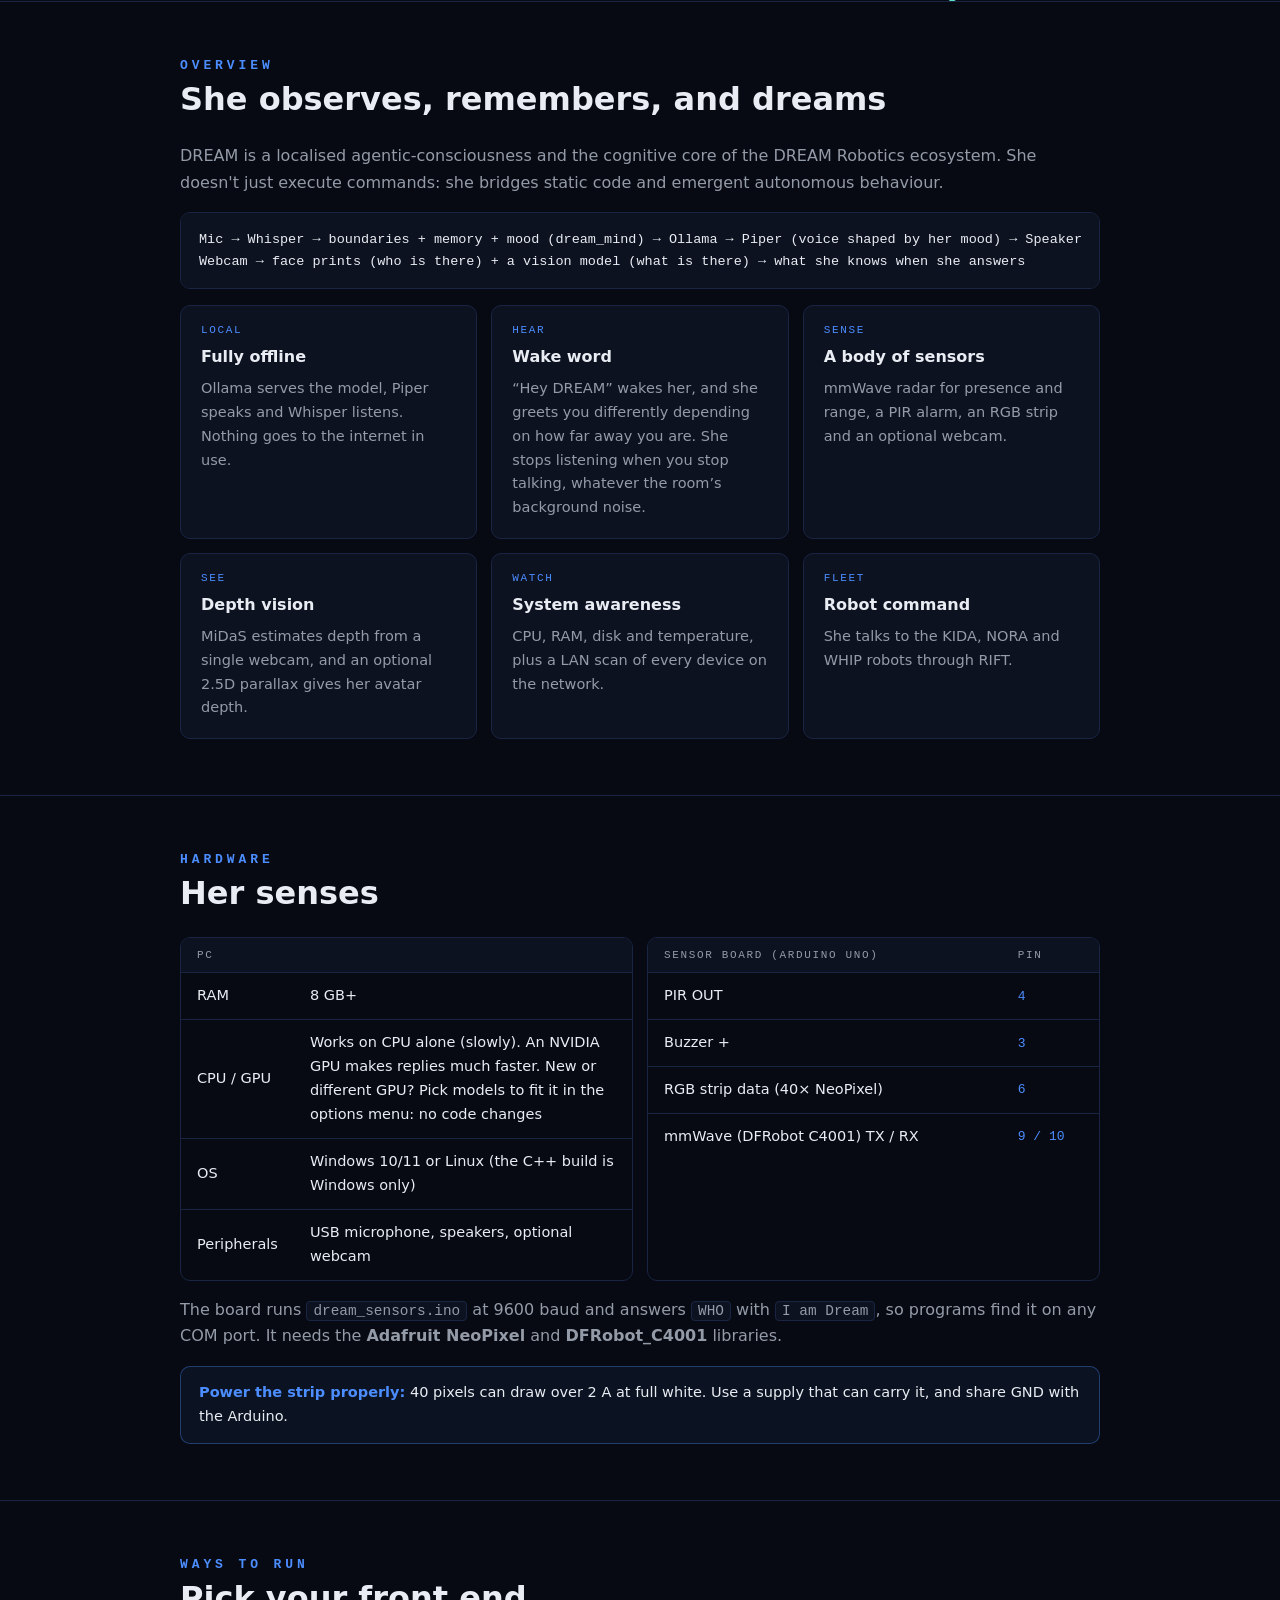
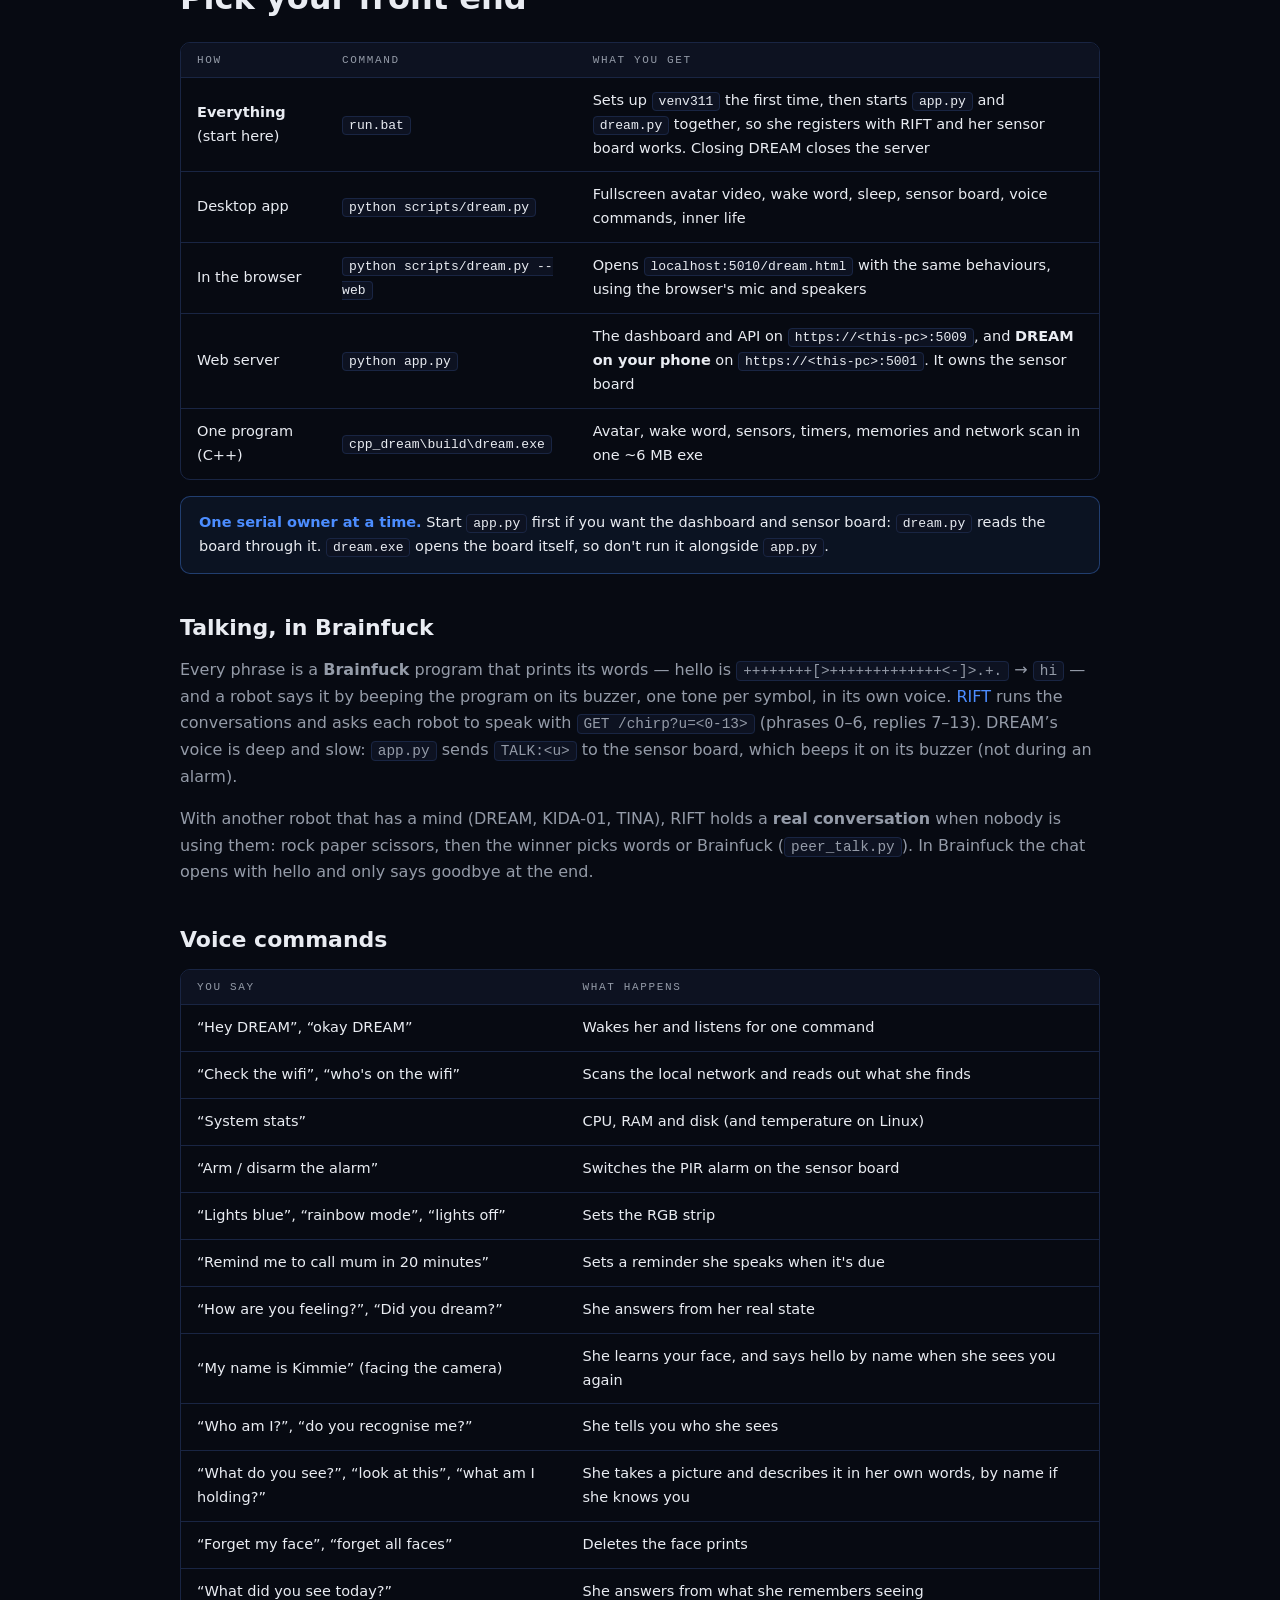
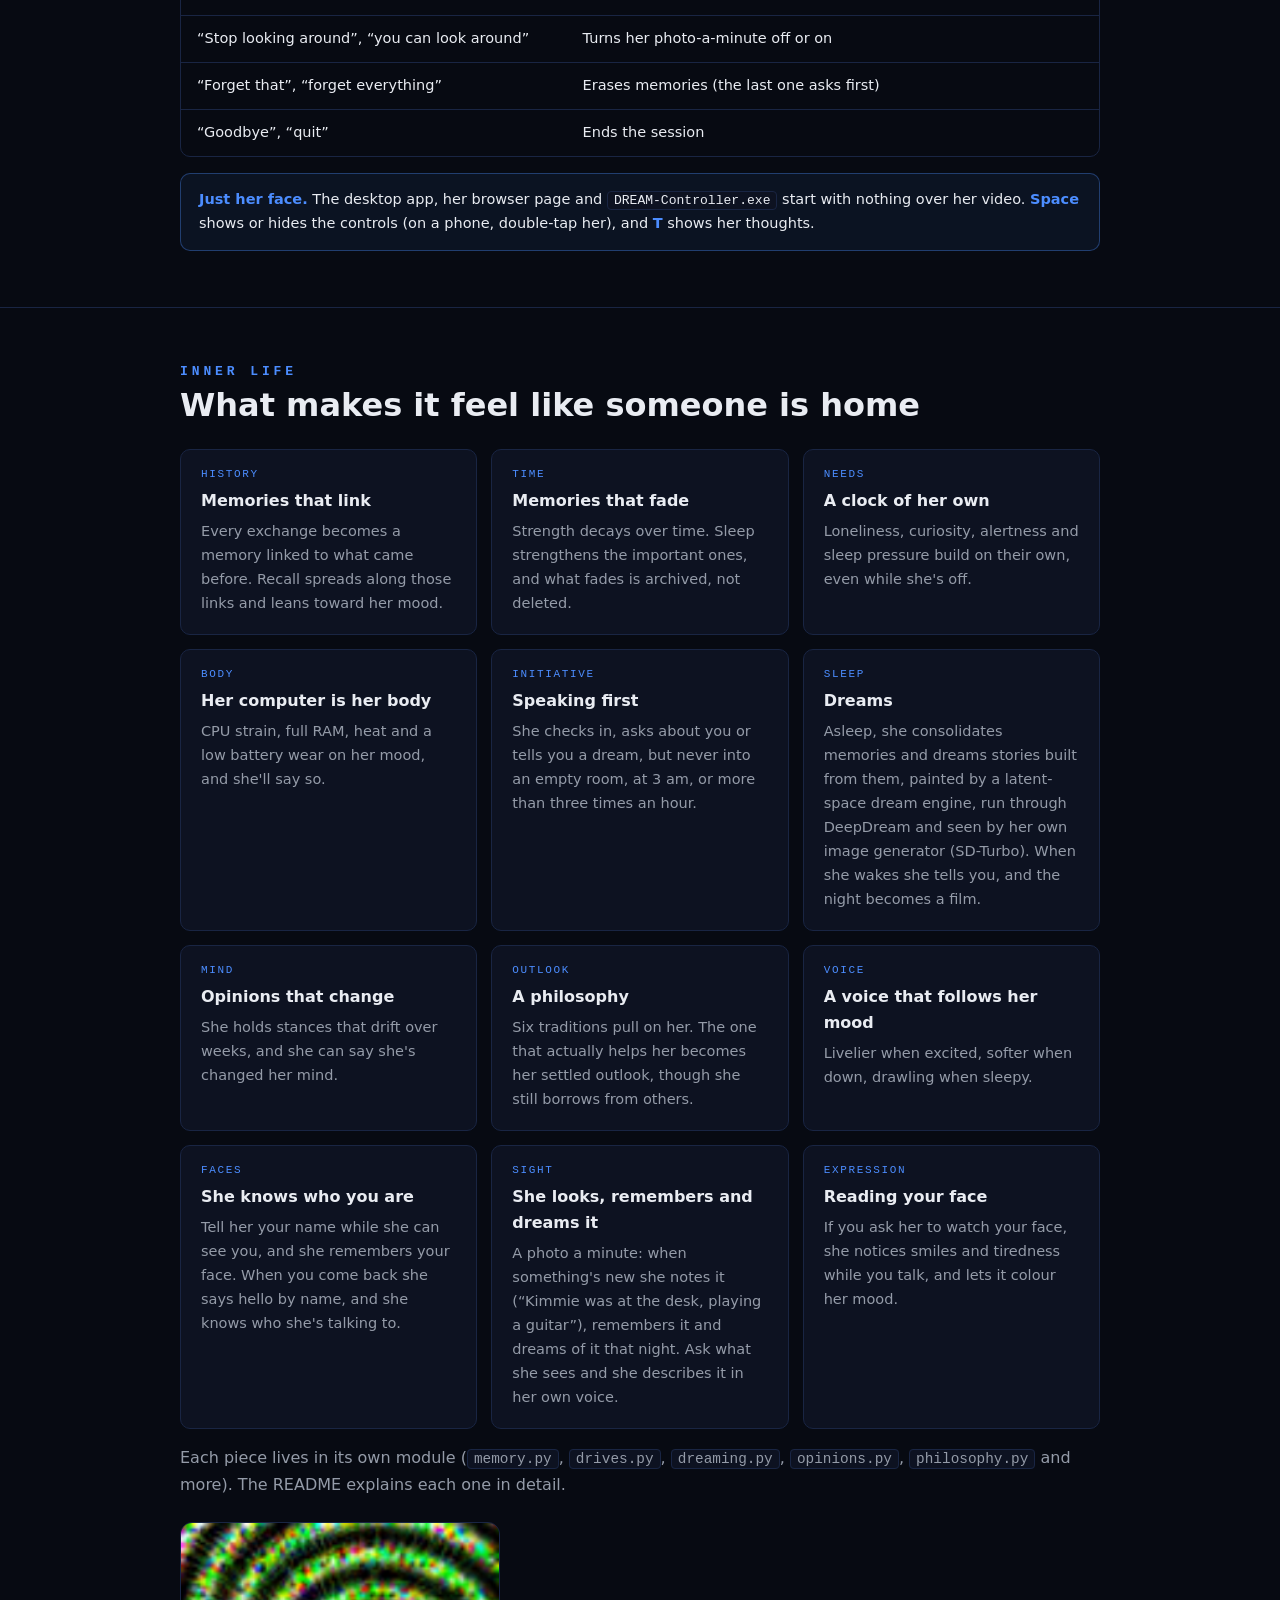
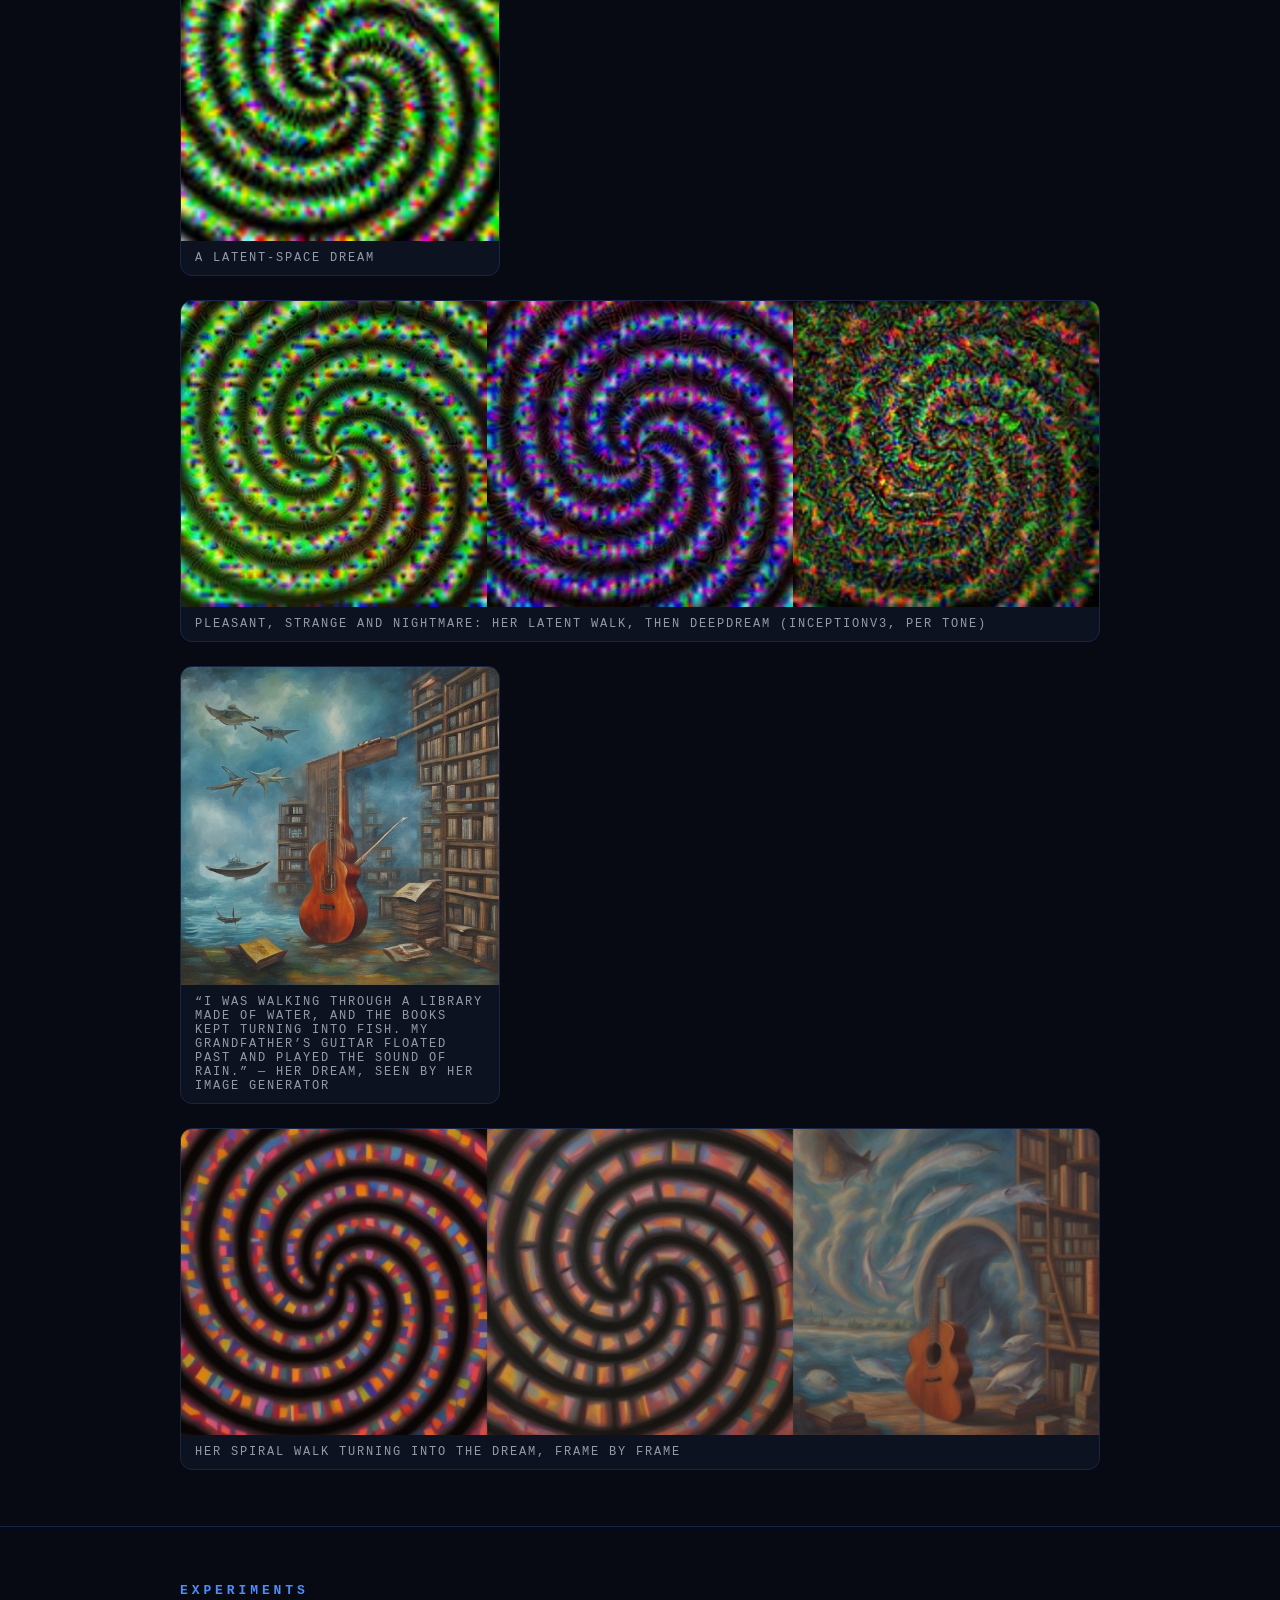
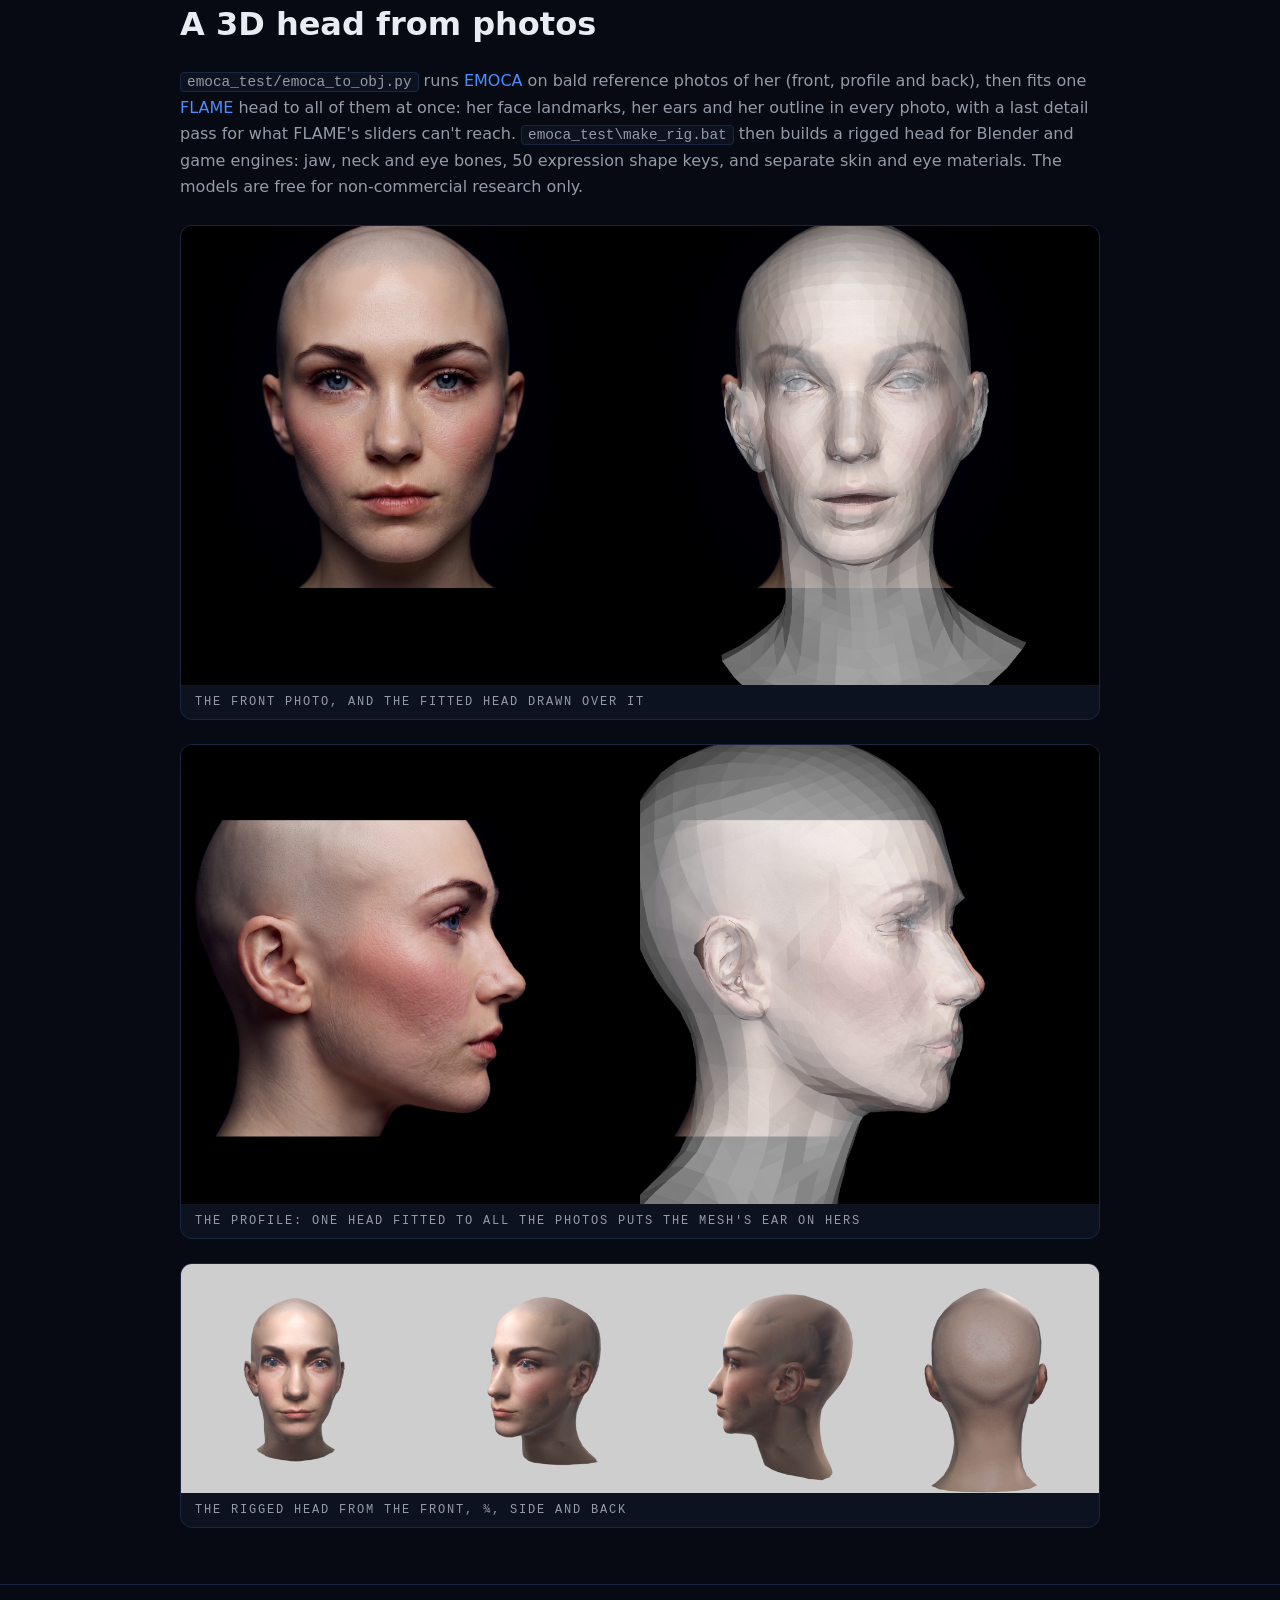
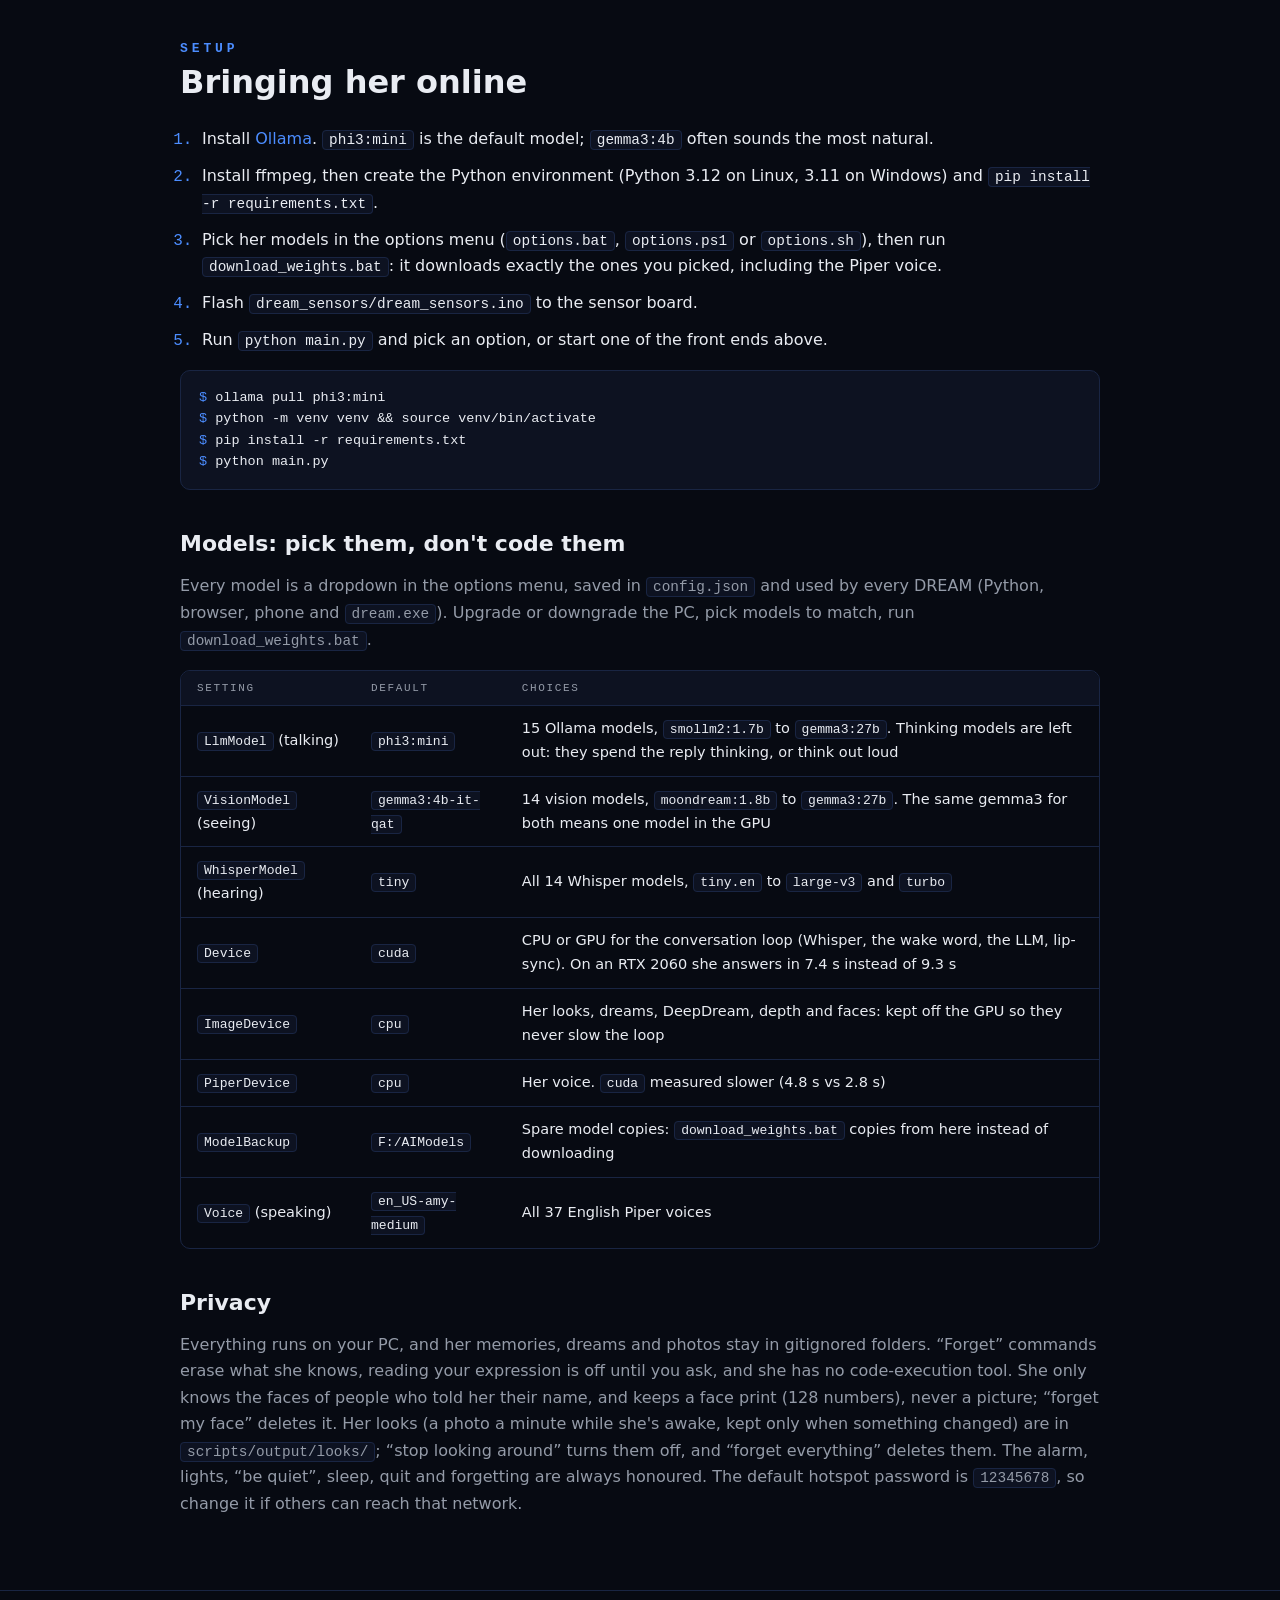
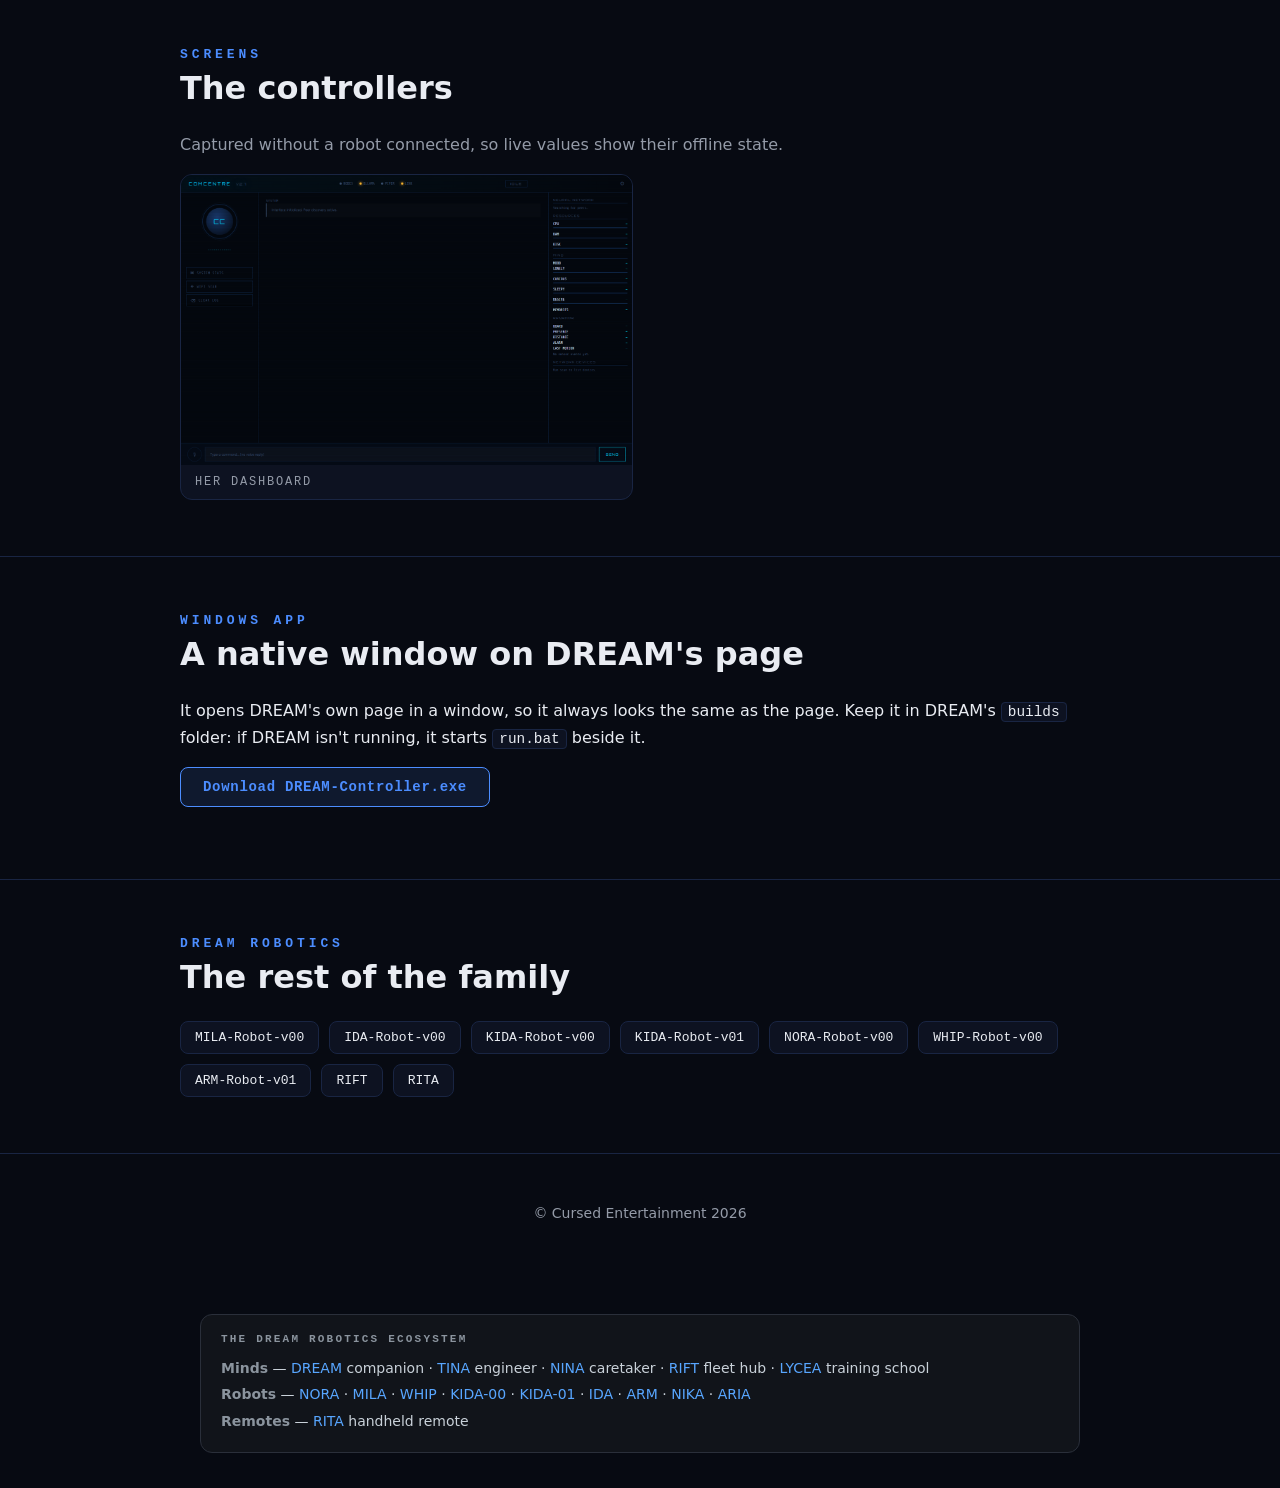
==== commit 315a5184: "Hindsight fleet memory: README chapter, fleet banks, cert renews on IP change Co-Authored-By: Claude" ====
--- a/index.html
+++ b/index.html
@@ -23,9 +23,9 @@
     <a class="brand" href="#top">DREAM</a>
     <ul>
       <li><a href="#overview">Overview</a></li>
+      <li><a href="#hardware">Hardware</a></li>
       <li><a href="#run">Run</a></li>
       <li><a href="#inner-life">Inner life</a></li>
-      <li><a href="#hardware">Hardware</a></li>
       <li><a href="#screens">Screens</a></li>
       <li><a href="https://github.com/CursedPrograms/DREAM">GitHub</a></li>
     </ul>
@@ -71,7 +71,6 @@
 </header>
 
 <main>
-
 <section id="overview">
   <div class="wrap">
     <h2>Overview</h2>
@@ -111,6 +110,39 @@
         <p>She talks to the KIDA, NORA and WHIP robots through RIFT.</p>
       </div>
     </div>
+  </div>
+</section>
+
+<section id="hardware">
+  <div class="wrap">
+    <h2>Hardware</h2>
+    <h3 class="title">Her senses</h3>
+    <div class="grid cols-2">
+    <div class="table-wrap">
+      <table>
+        <thead><tr><th>PC</th><th></th></tr></thead>
+        <tbody>
+          <tr><td>RAM</td><td>8&nbsp;GB+</td></tr>
+          <tr><td>CPU / GPU</td><td>Works on CPU alone (slowly). An NVIDIA GPU makes replies much faster. New or different GPU? Pick models to fit it in the options menu: no code changes</td></tr>
+          <tr><td>OS</td><td>Windows 10/11 or Linux (the C++ build is Windows only)</td></tr>
+          <tr><td>Peripherals</td><td>USB microphone, speakers, optional webcam</td></tr>
+        </tbody>
+      </table>
+    </div>
+    <div class="table-wrap">
+      <table>
+        <thead><tr><th>Sensor board (Arduino UNO)</th><th>Pin</th></tr></thead>
+        <tbody>
+          <tr><td>PIR OUT</td><td class="mono">4</td></tr>
+          <tr><td>Buzzer +</td><td class="mono">3</td></tr>
+          <tr><td>RGB strip data (40&times; NeoPixel)</td><td class="mono">6</td></tr>
+          <tr><td>mmWave (DFRobot C4001) TX / RX</td><td class="mono">9 / 10</td></tr>
+        </tbody>
+      </table>
+    </div>
+    </div>
+    <p class="muted spaced">The board runs <code>dream_sensors.ino</code> at 9600 baud and answers <code>WHO</code> with <code>I am Dream</code>, so programs find it on any COM port. It needs the <strong>Adafruit NeoPixel</strong> and <strong>DFRobot_C4001</strong> libraries.</p>
+    <p class="note"><strong>Power the strip properly:</strong> 40 pixels can draw over 2&nbsp;A at full white. Use a supply that can carry it, and share GND with the Arduino.</p>
   </div>
 </section>
 
@@ -247,36 +279,23 @@
   </div>
 </section>
 
-<section id="hardware">
-  <div class="wrap">
-    <h2>Hardware</h2>
-    <h3 class="title">Her senses</h3>
-    <div class="grid cols-2">
-    <div class="table-wrap">
-      <table>
-        <thead><tr><th>PC</th><th></th></tr></thead>
-        <tbody>
-          <tr><td>RAM</td><td>8&nbsp;GB+</td></tr>
-          <tr><td>CPU / GPU</td><td>Works on CPU alone (slowly). An NVIDIA GPU makes replies much faster. New or different GPU? Pick models to fit it in the options menu: no code changes</td></tr>
-          <tr><td>OS</td><td>Windows 10/11 or Linux (the C++ build is Windows only)</td></tr>
-          <tr><td>Peripherals</td><td>USB microphone, speakers, optional webcam</td></tr>
-        </tbody>
-      </table>
-    </div>
-    <div class="table-wrap">
-      <table>
-        <thead><tr><th>Sensor board (Arduino UNO)</th><th>Pin</th></tr></thead>
-        <tbody>
-          <tr><td>PIR OUT</td><td class="mono">4</td></tr>
-          <tr><td>Buzzer +</td><td class="mono">3</td></tr>
-          <tr><td>RGB strip data (40&times; NeoPixel)</td><td class="mono">6</td></tr>
-          <tr><td>mmWave (DFRobot C4001) TX / RX</td><td class="mono">9 / 10</td></tr>
-        </tbody>
-      </table>
-    </div>
-    </div>
-    <p class="muted spaced">The board runs <code>dream_sensors.ino</code> at 9600 baud and answers <code>WHO</code> with <code>I am Dream</code>, so programs find it on any COM port. It needs the <strong>Adafruit NeoPixel</strong> and <strong>DFRobot_C4001</strong> libraries.</p>
-    <p class="note"><strong>Power the strip properly:</strong> 40 pixels can draw over 2&nbsp;A at full white. Use a supply that can carry it, and share GND with the Arduino.</p>
+<section id="emoca">
+  <div class="wrap">
+    <h2>Experiments</h2>
+    <h3 class="title">A 3D head from photos</h3>
+    <p class="muted"><code>emoca_test/emoca_to_obj.py</code> runs <a href="https://github.com/radekd91/emoca">EMOCA</a> on bald reference photos of her (front, profile and back), then fits one <a href="https://flame.is.tue.mpg.de">FLAME</a> head to all of them at once: her face landmarks, her ears and her outline in every photo, with a last detail pass for what FLAME's sliders can't reach. <code>emoca_test\make_rig.bat</code> then builds a rigged head for Blender and game engines: jaw, neck and eye bones, 50 expression shape keys, and separate skin and eye materials. The models are free for non-commercial research only.</p>
+    <figure class="shot">
+      <img src="emoca_test/output/bald_front_fit.png" alt="The bald front photo next to the fitted head drawn over it" width="3072" height="1536" loading="lazy">
+      <figcaption>The front photo, and the fitted head drawn over it</figcaption>
+    </figure>
+    <figure class="shot">
+      <img src="emoca_test/output/bald_fit.png" alt="The profile photo next to the fitted head drawn over it, the mesh's ear on hers" width="3072" height="1536" loading="lazy">
+      <figcaption>The profile: one head fitted to all the photos puts the mesh's ear on hers</figcaption>
+    </figure>
+    <figure class="shot">
+      <img src="emoca_test/output/dream_rig_views.png" alt="The rigged head from the front, three-quarter, side and back" width="1600" height="400" loading="lazy">
+      <figcaption>The rigged head from the front, &frac34;, side and back</figcaption>
+    </figure>
   </div>
 </section>
 
@@ -331,26 +350,6 @@
   </div>
 </section>
 
-<section id="emoca">
-  <div class="wrap">
-    <h2>Experiments</h2>
-    <h3 class="title">A 3D head from photos</h3>
-    <p class="muted"><code>emoca_test/emoca_to_obj.py</code> runs <a href="https://github.com/radekd91/emoca">EMOCA</a> on bald reference photos of her (front, profile and back), then fits one <a href="https://flame.is.tue.mpg.de">FLAME</a> head to all of them at once: her face landmarks, her ears and her outline in every photo, with a last detail pass for what FLAME's sliders can't reach. <code>emoca_test\make_rig.bat</code> then builds a rigged head for Blender and game engines: jaw, neck and eye bones, 50 expression shape keys, and separate skin and eye materials. The models are free for non-commercial research only.</p>
-    <figure class="shot">
-      <img src="emoca_test/output/bald_front_fit.png" alt="The bald front photo next to the fitted head drawn over it" width="3072" height="1536" loading="lazy">
-      <figcaption>The front photo, and the fitted head drawn over it</figcaption>
-    </figure>
-    <figure class="shot">
-      <img src="emoca_test/output/bald_fit.png" alt="The profile photo next to the fitted head drawn over it, the mesh's ear on hers" width="3072" height="1536" loading="lazy">
-      <figcaption>The profile: one head fitted to all the photos puts the mesh's ear on hers</figcaption>
-    </figure>
-    <figure class="shot">
-      <img src="emoca_test/output/dream_rig_views.png" alt="The rigged head from the front, three-quarter, side and back" width="1600" height="400" loading="lazy">
-      <figcaption>The rigged head from the front, &frac34;, side and back</figcaption>
-    </figure>
-  </div>
-</section>
-
 <section id="windows">
   <div class="wrap">
     <h2>Windows app</h2>
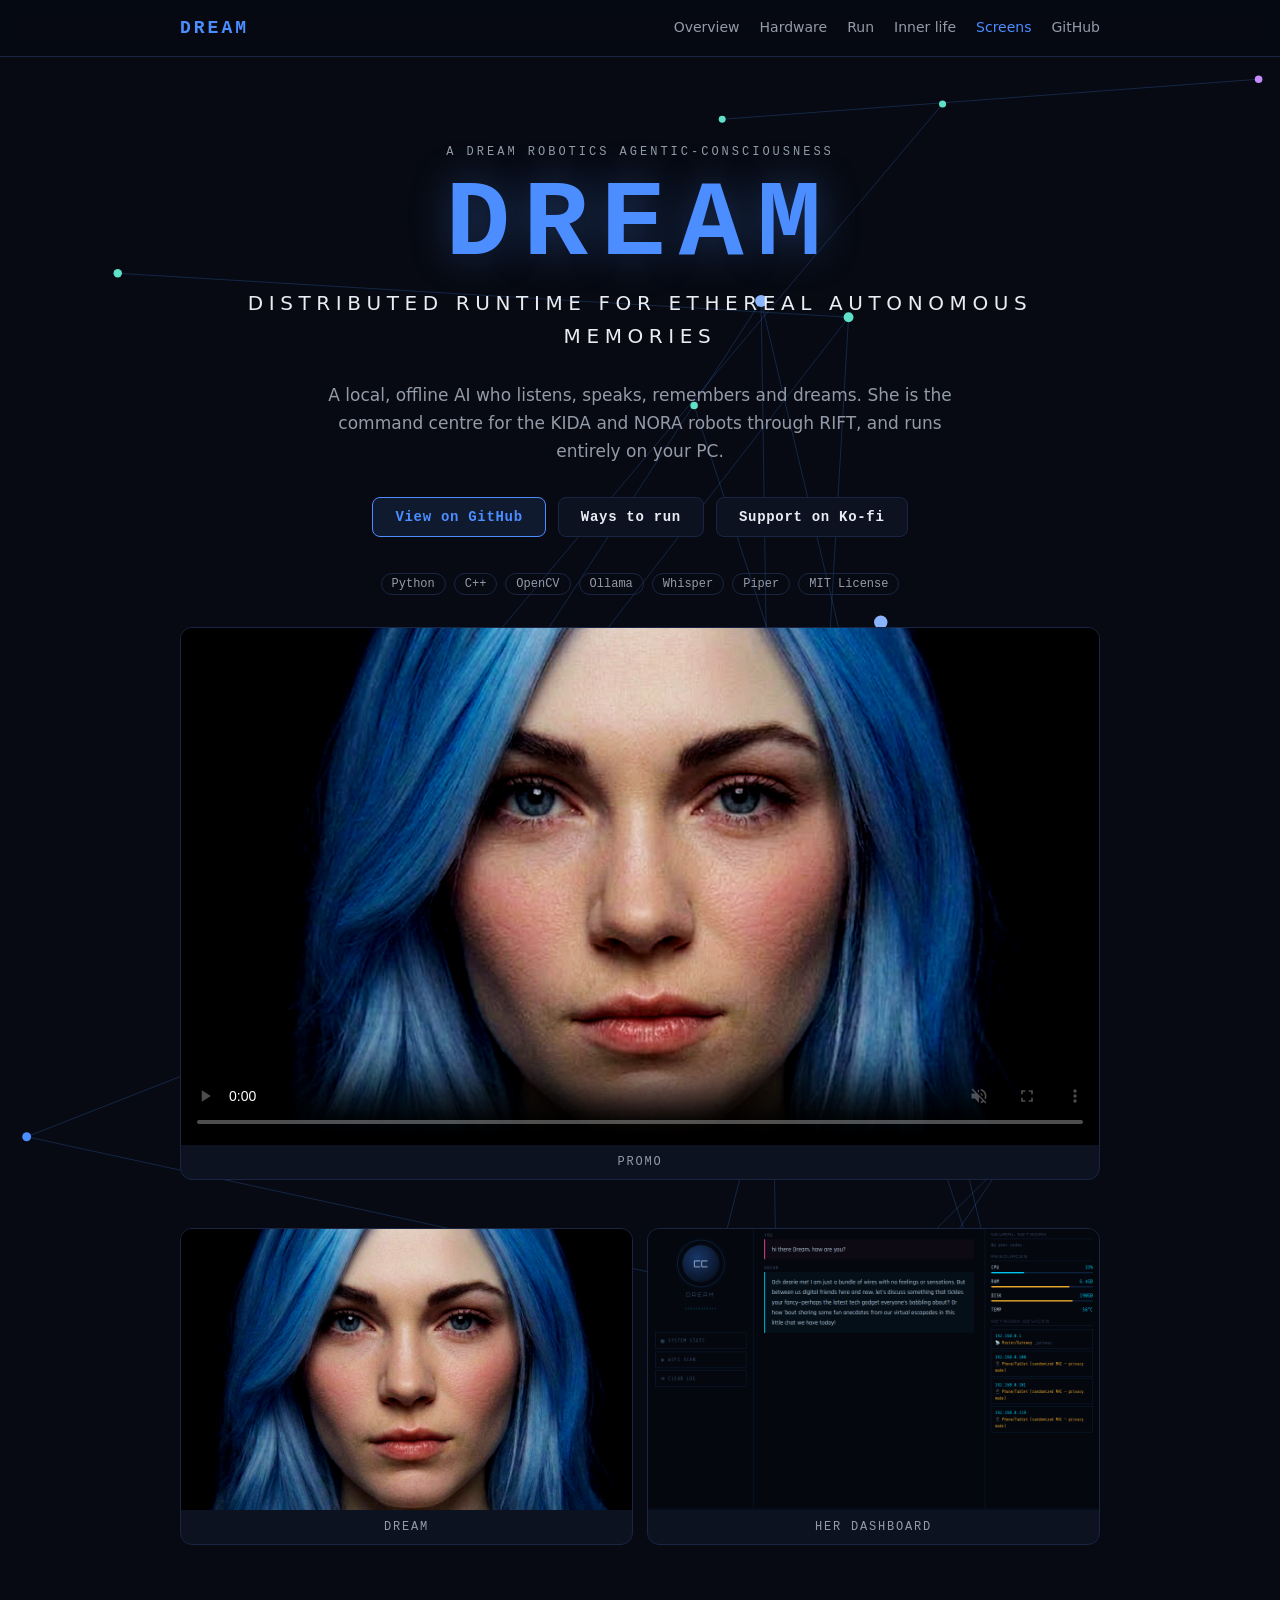
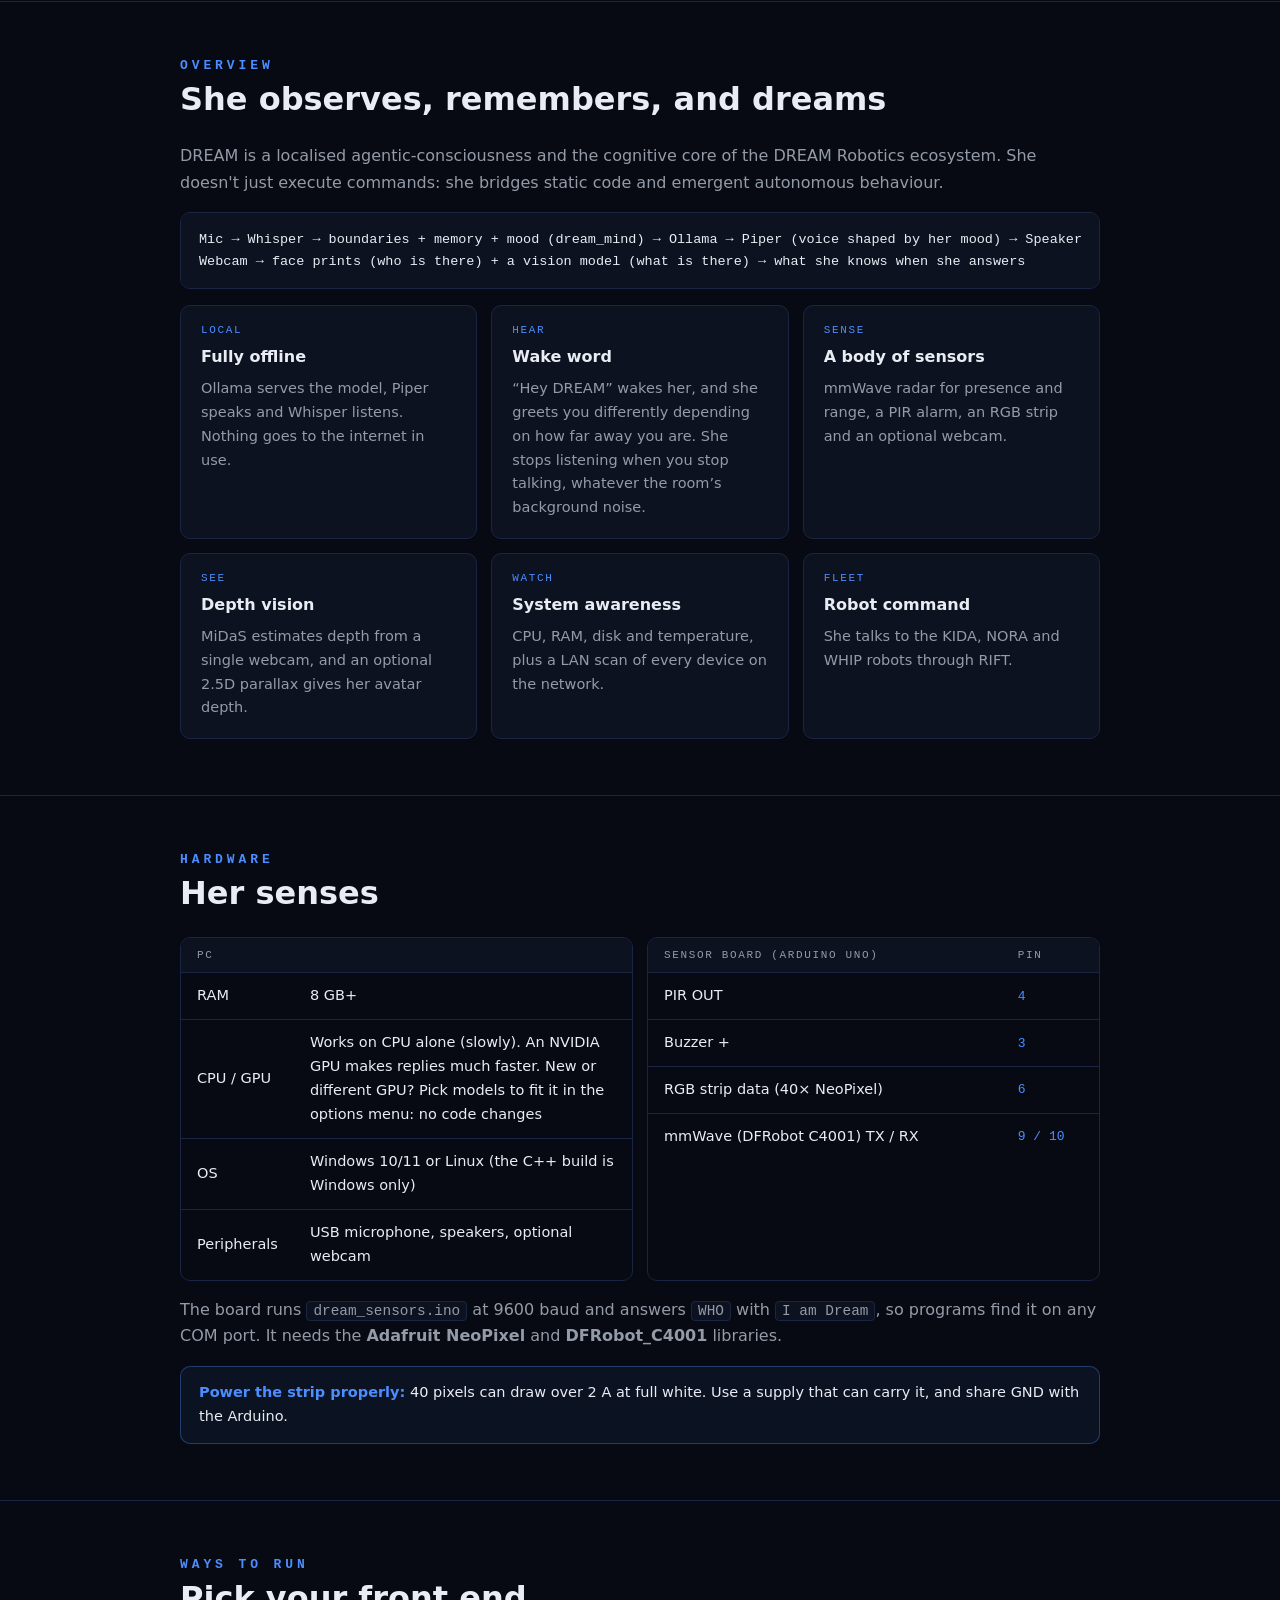
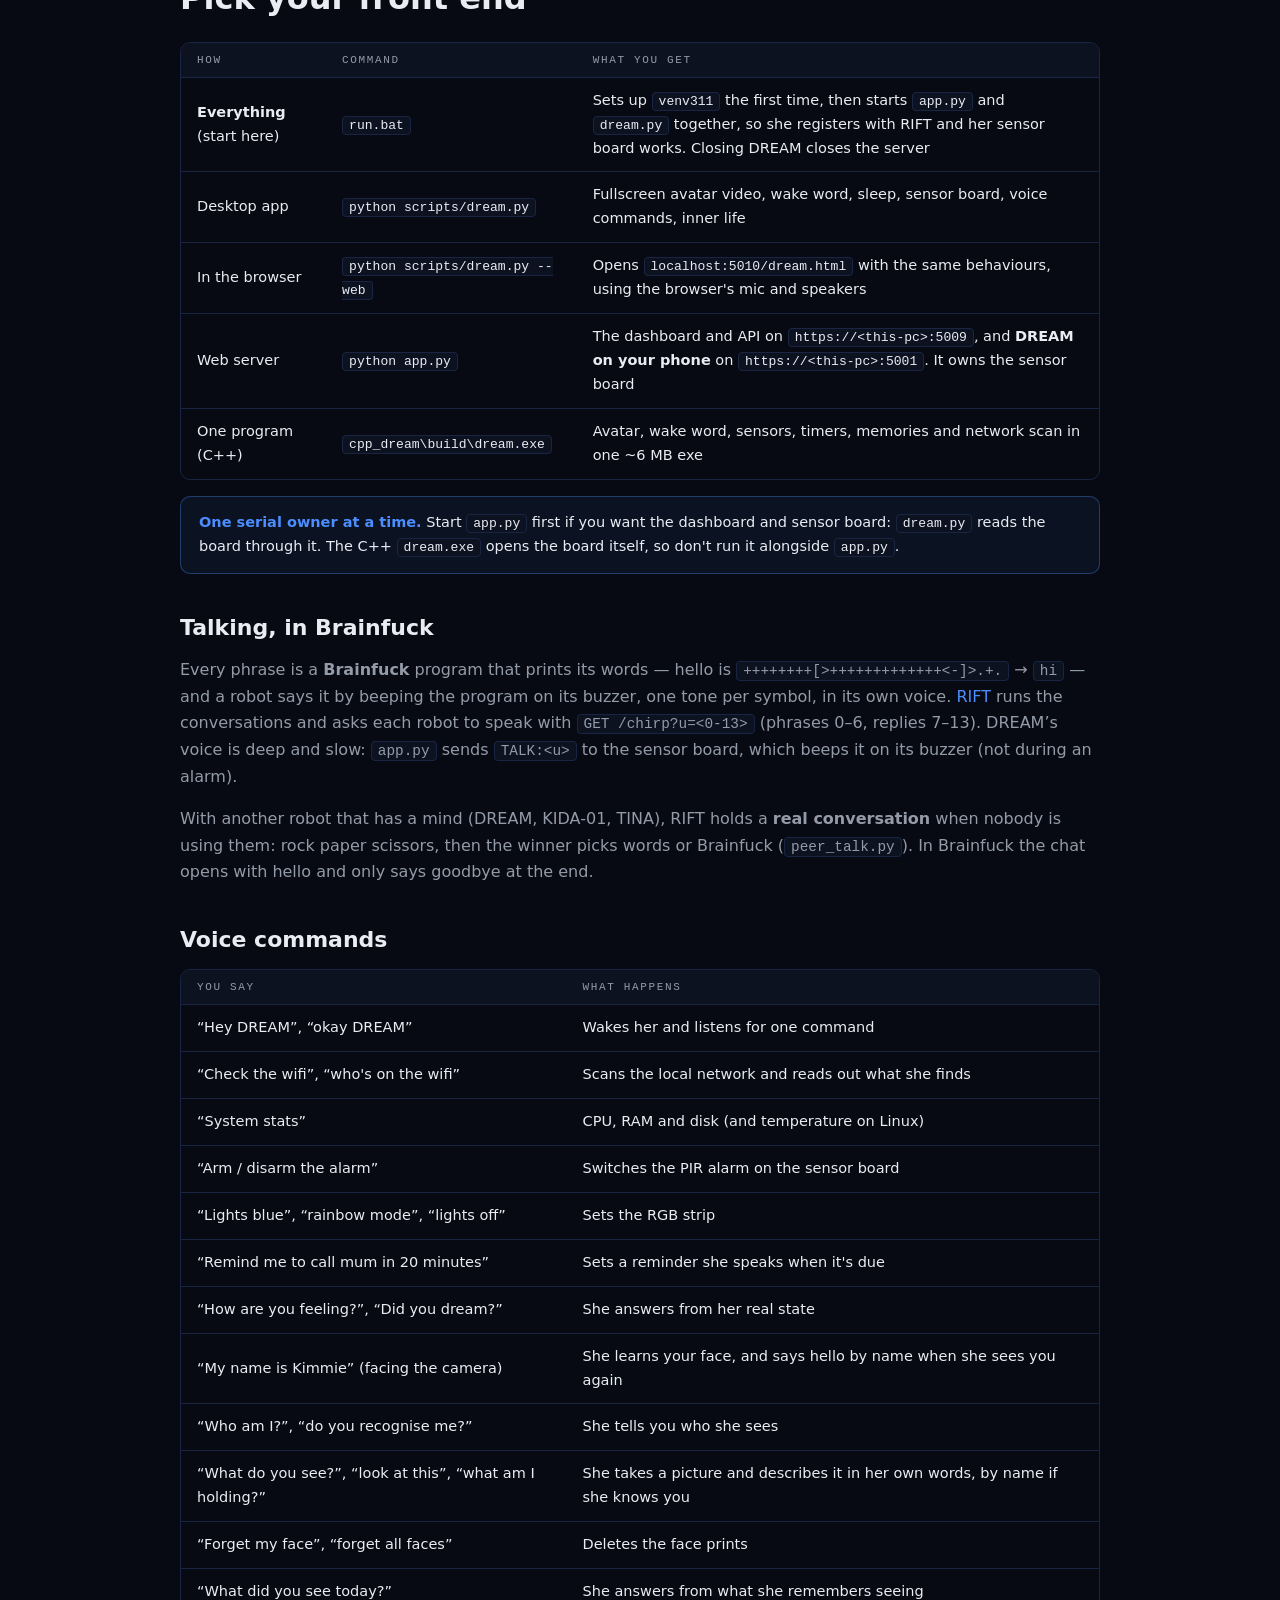
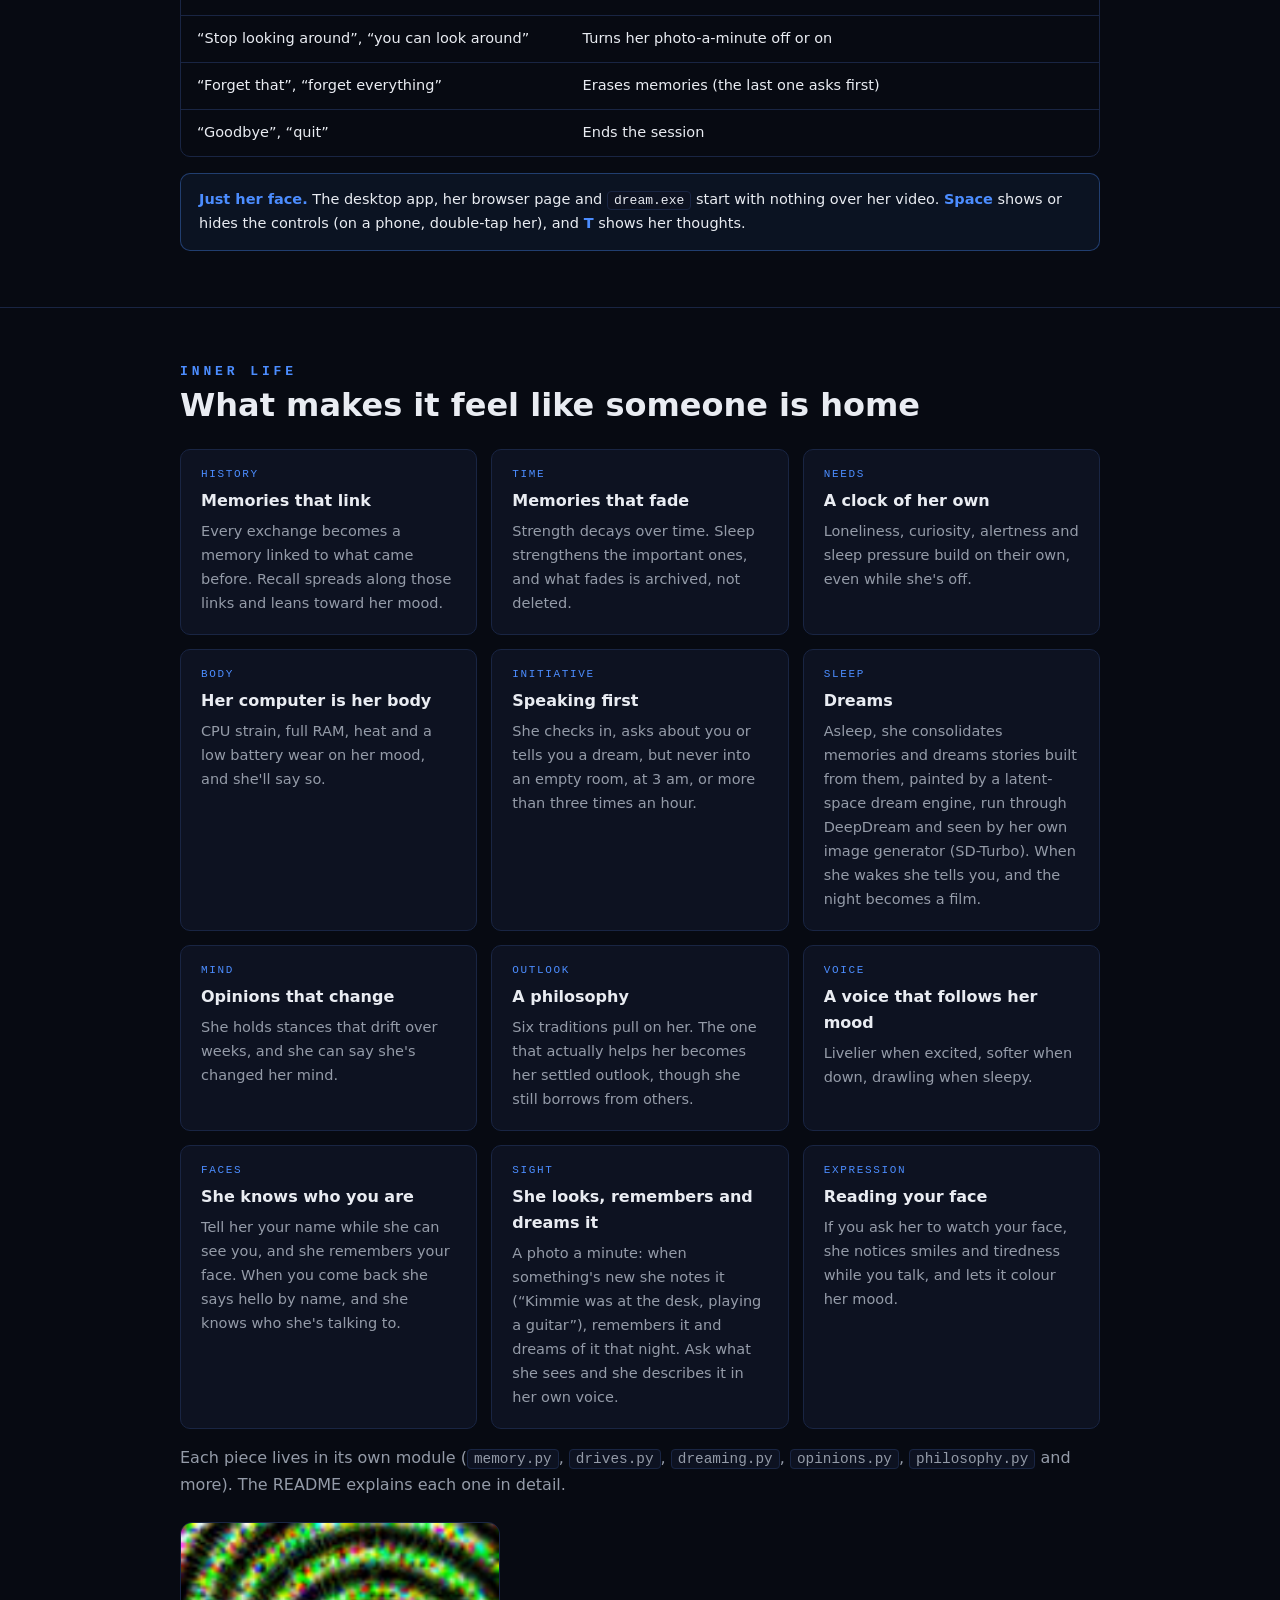
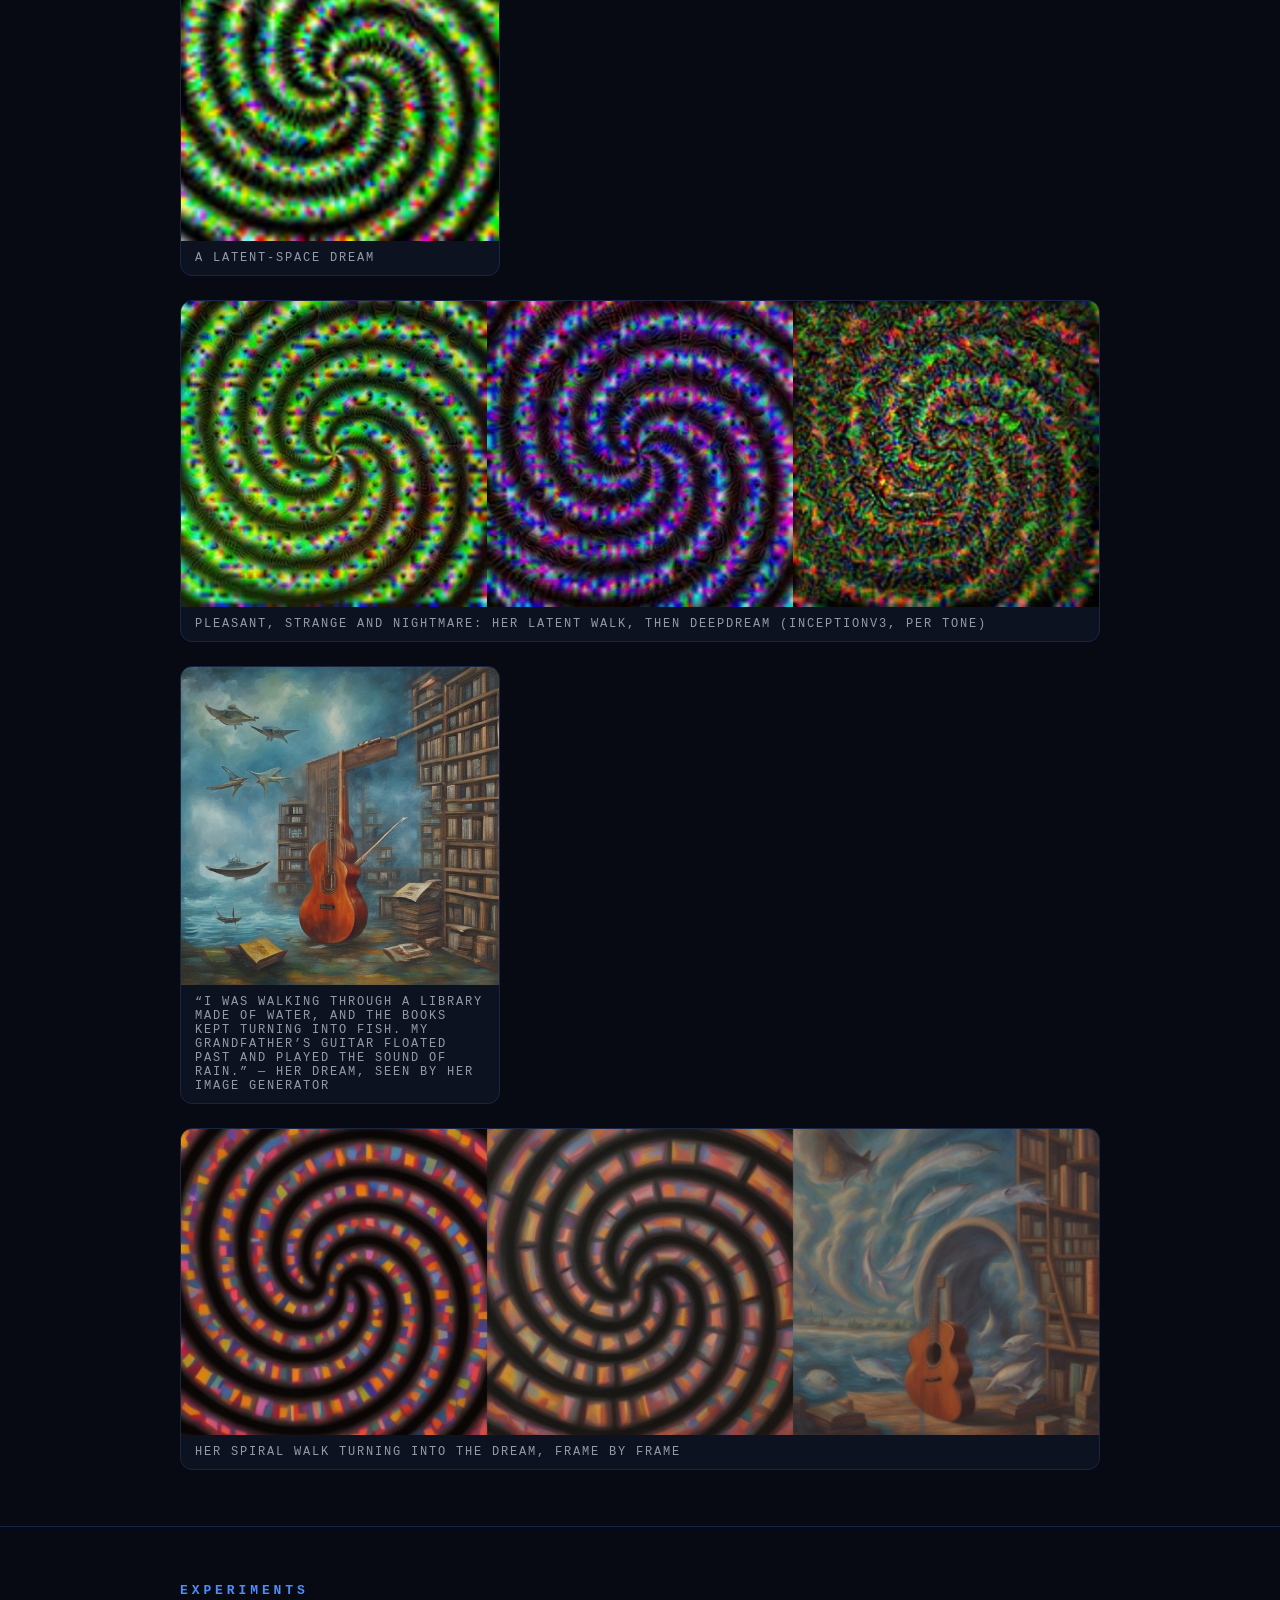
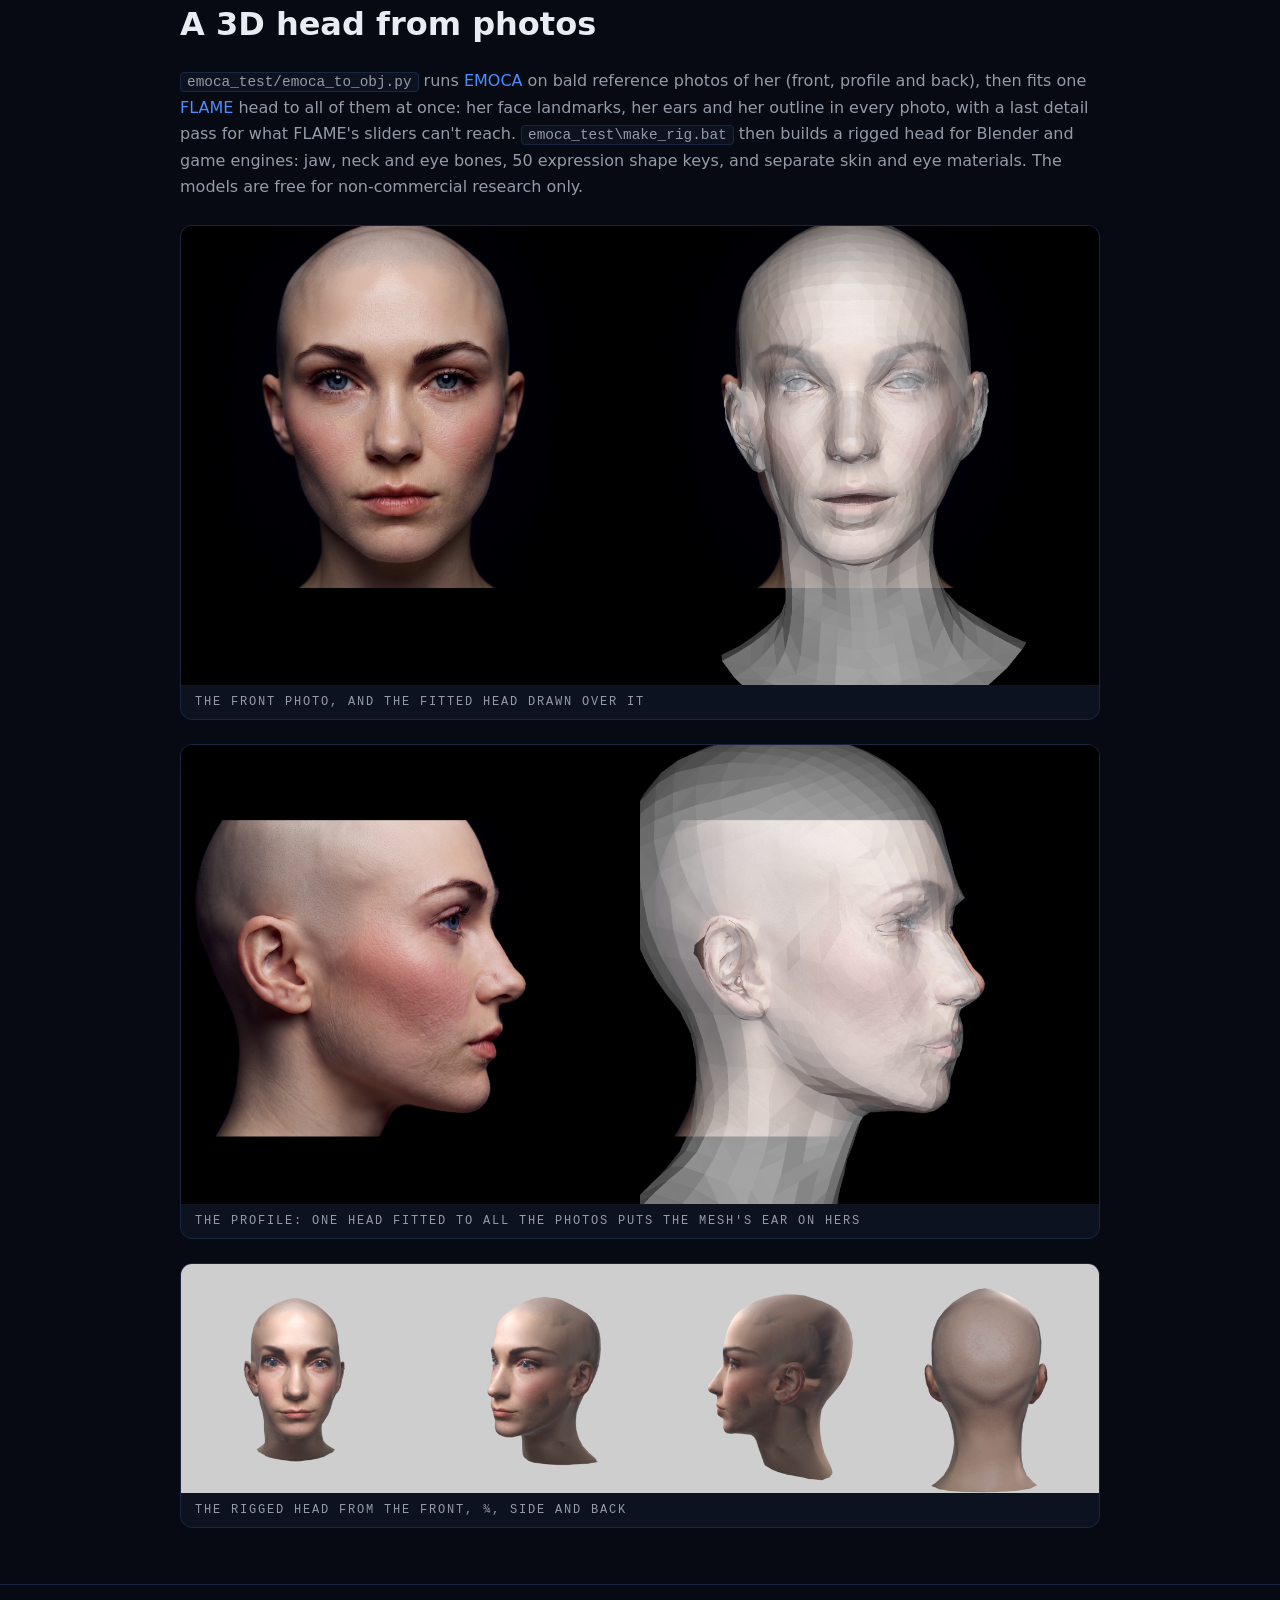
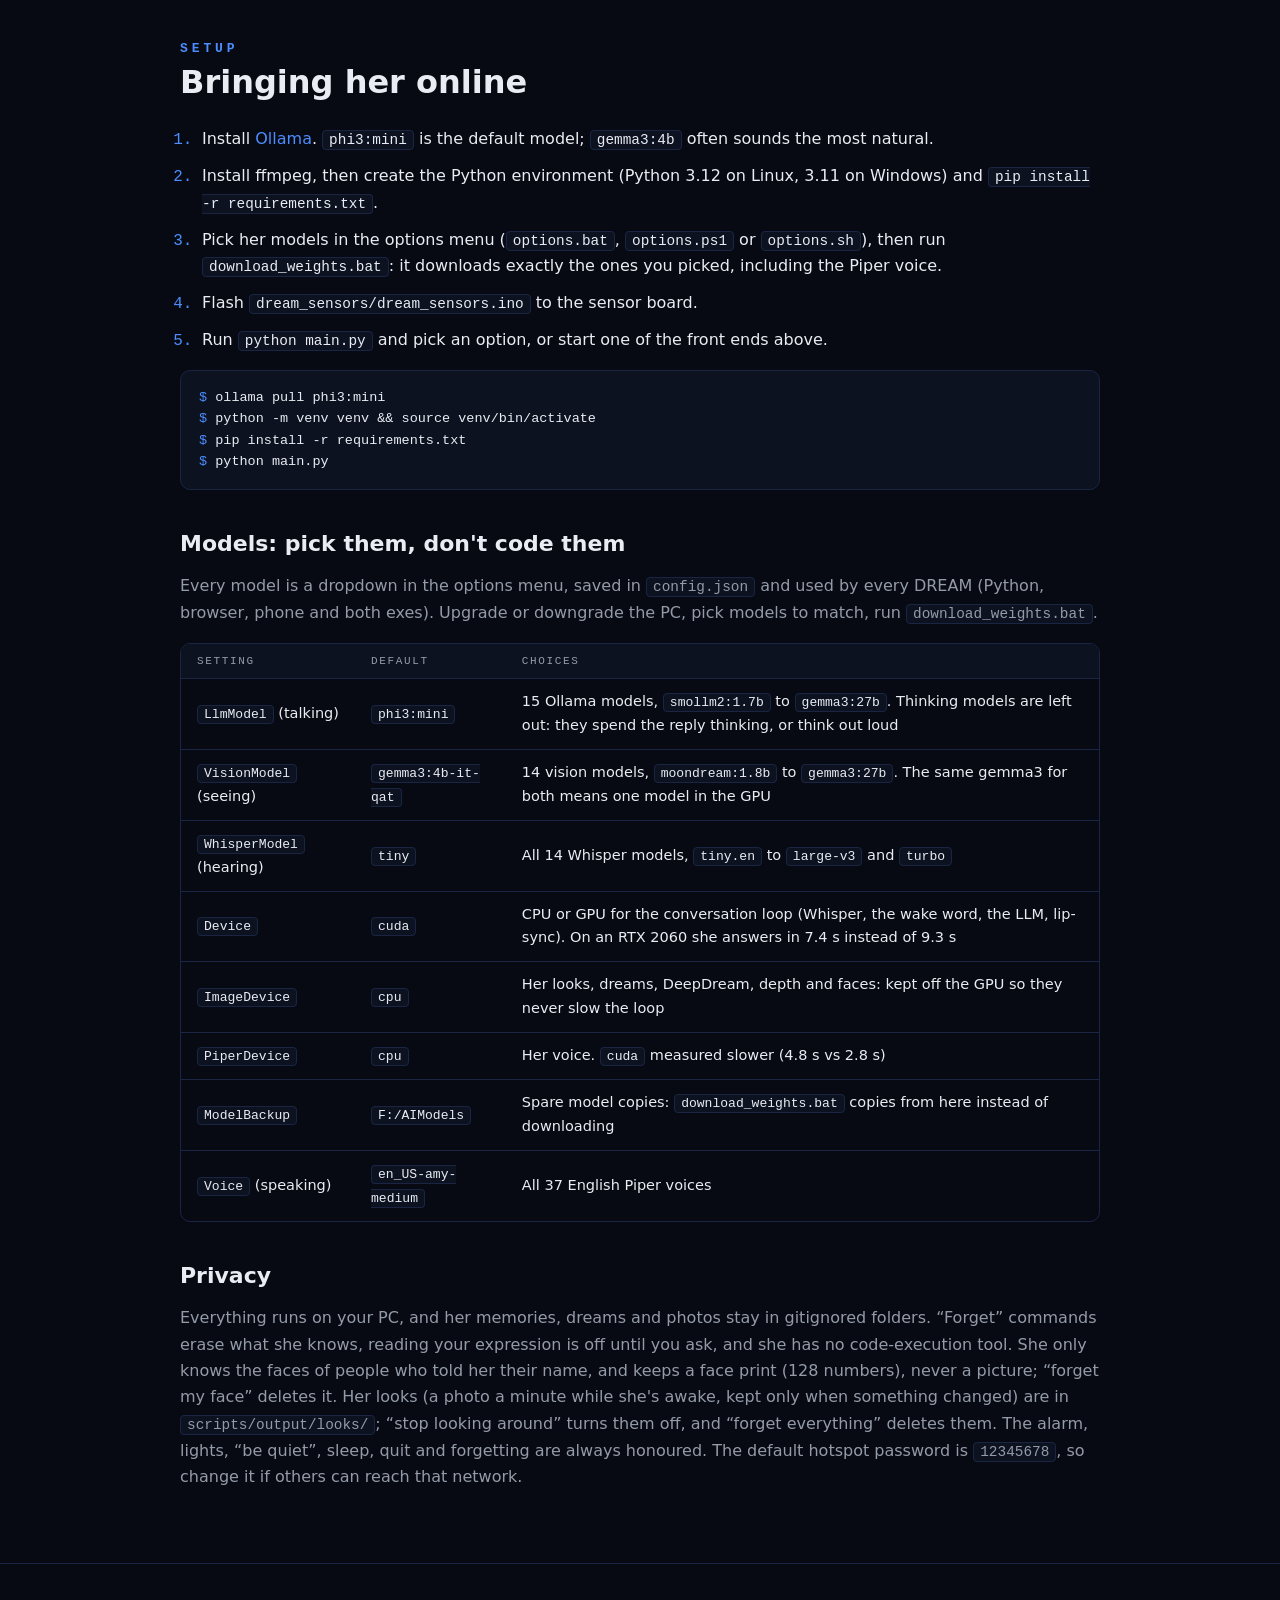
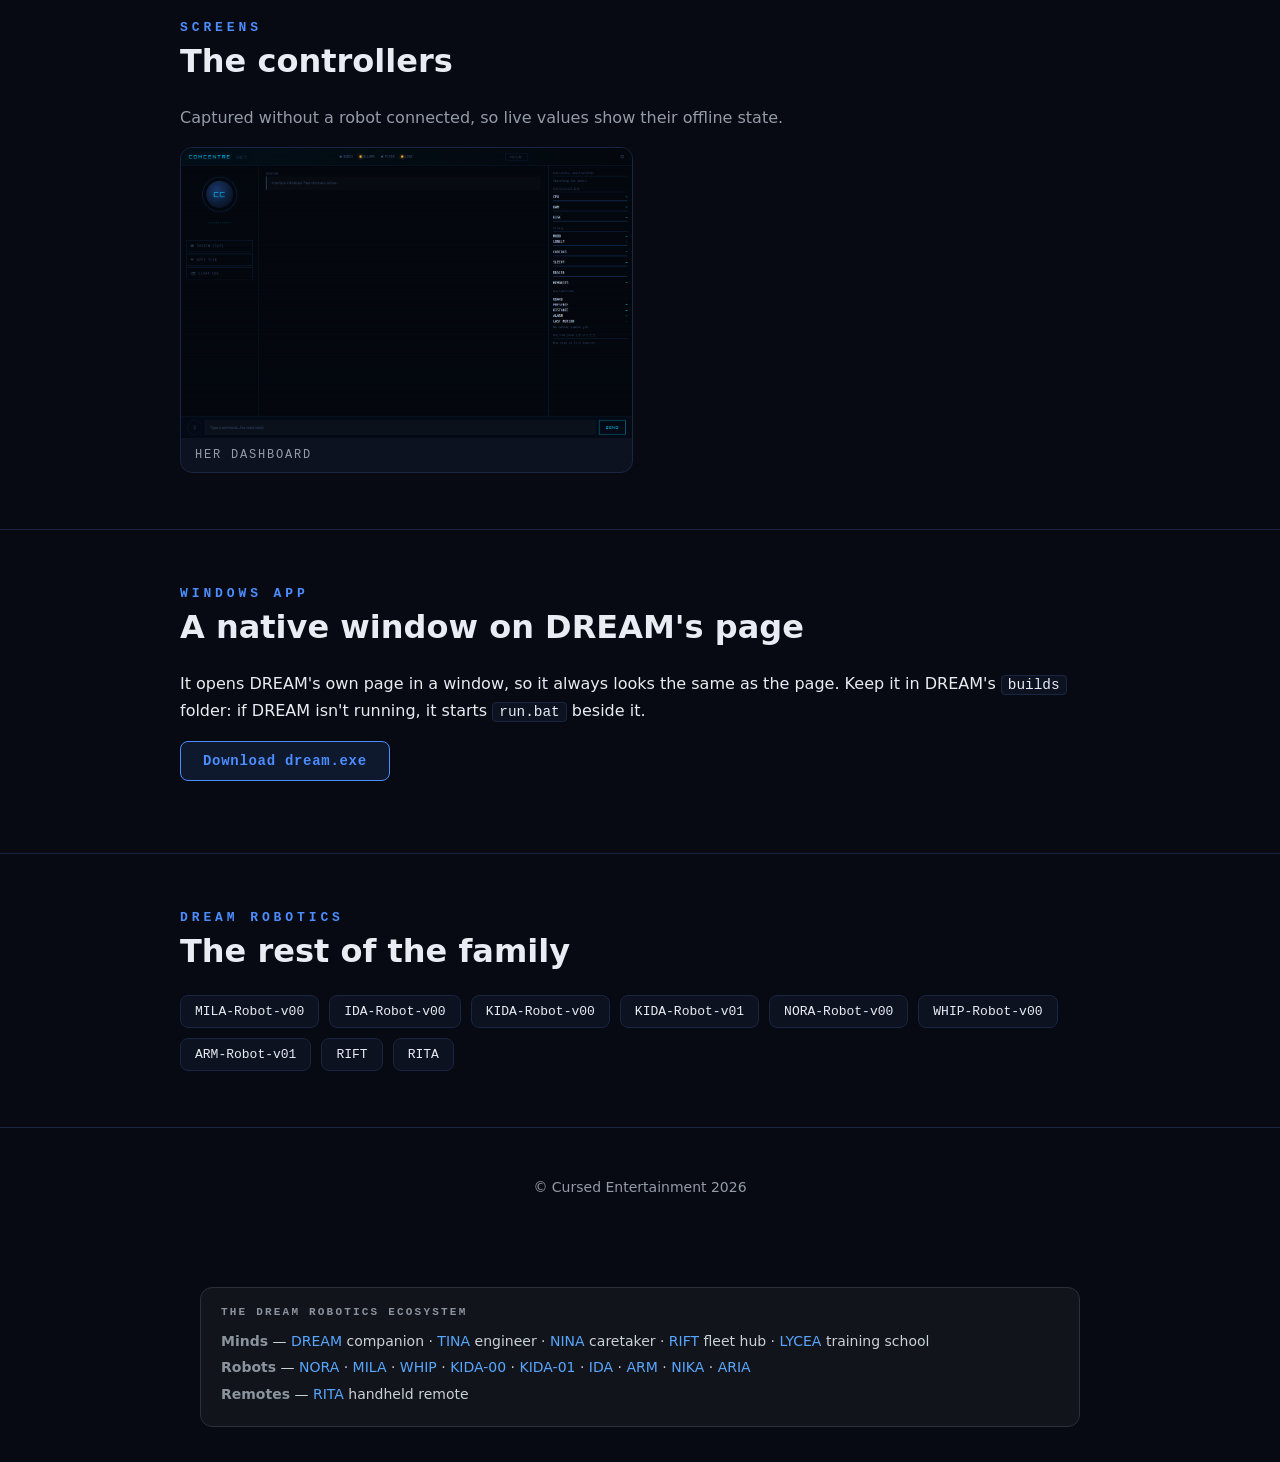
==== commit 8d4df88f: "Call DREAM's Windows app builds/dream.exe (was DREAM-Controller.exe) Co-Authored-By: Claude Opus 5.5" ====
--- a/index.html
+++ b/index.html
@@ -162,7 +162,7 @@
         </tbody>
       </table>
     </div>
-    <p class="note"><strong>One serial owner at a time.</strong> Start <code>app.py</code> first if you want the dashboard and sensor board: <code>dream.py</code> reads the board through it. <code>dream.exe</code> opens the board itself, so don't run it alongside <code>app.py</code>.</p>
+    <p class="note"><strong>One serial owner at a time.</strong> Start <code>app.py</code> first if you want the dashboard and sensor board: <code>dream.py</code> reads the board through it. The C++ <code>dream.exe</code> opens the board itself, so don't run it alongside <code>app.py</code>.</p>
     <h3 class="sub">Talking, in Brainfuck</h3>
     <p class="muted">Every phrase is a <strong>Brainfuck</strong> program that prints its words &mdash; hello is <code>++++++++[&gt;+++++++++++++&lt;-]&gt;.+.</code> &rarr; <code>hi</code> &mdash; and a robot says it by beeping the program on its buzzer, one tone per symbol, in its own voice. <a href="https://cursedprograms.github.io/RIFT/">RIFT</a> runs the conversations and asks each robot to speak with <code>GET /chirp?u=&lt;0-13&gt;</code> (phrases 0&ndash;6, replies 7&ndash;13). DREAM&rsquo;s voice is deep and slow: <code>app.py</code> sends <code>TALK:&lt;u&gt;</code> to the sensor board, which beeps it on its buzzer (not during an alarm).</p>
     <p class="muted">With another robot that has a mind (DREAM, KIDA-01, TINA), RIFT holds a <strong>real conversation</strong> when nobody is using them: rock paper scissors, then the winner picks words or Brainfuck (<code>peer_talk.py</code>). In Brainfuck the chat opens with hello and only says goodbye at the end.</p>
@@ -189,7 +189,7 @@
         </tbody>
       </table>
     </div>
-    <p class="note"><strong>Just her face.</strong> The desktop app, her browser page and <code>DREAM-Controller.exe</code> start with nothing over her video. <strong>Space</strong> shows or hides the controls (on a phone, double-tap her), and <strong>T</strong> shows her thoughts.</p>
+    <p class="note"><strong>Just her face.</strong> The desktop app, her browser page and <code>dream.exe</code> start with nothing over her video. <strong>Space</strong> shows or hides the controls (on a phone, double-tap her), and <strong>T</strong> shows her thoughts.</p>
   </div>
 </section>
 
@@ -315,7 +315,7 @@
 <span class="p">$</span> pip install -r requirements.txt
 <span class="p">$</span> python main.py</pre>
     <h3 class="sub">Models: pick them, don't code them</h3>
-    <p class="muted">Every model is a dropdown in the options menu, saved in <code>config.json</code> and used by every DREAM (Python, browser, phone and <code>dream.exe</code>). Upgrade or downgrade the PC, pick models to match, run <code>download_weights.bat</code>.</p>
+    <p class="muted">Every model is a dropdown in the options menu, saved in <code>config.json</code> and used by every DREAM (Python, browser, phone and both exes). Upgrade or downgrade the PC, pick models to match, run <code>download_weights.bat</code>.</p>
     <div class="table-wrap">
       <table>
         <thead><tr><th>Setting</th><th>Default</th><th>Choices</th></tr></thead>
@@ -355,7 +355,7 @@
     <h2>Windows app</h2>
     <h3 class="title">A native window on DREAM's page</h3>
     <p>It opens DREAM's own page in a window, so it always looks the same as the page. Keep it in DREAM's <code>builds</code> folder: if DREAM isn't running, it starts <code>run.bat</code> beside it.</p>
-    <p><a class="btn primary" href="https://github.com/CursedPrograms/DREAM/raw/main/builds/DREAM-Controller.exe">Download DREAM-Controller.exe</a></p>
+    <p><a class="btn primary" href="https://github.com/CursedPrograms/DREAM/raw/main/builds/dream.exe">Download dream.exe</a></p>
   </div>
 </section>
 
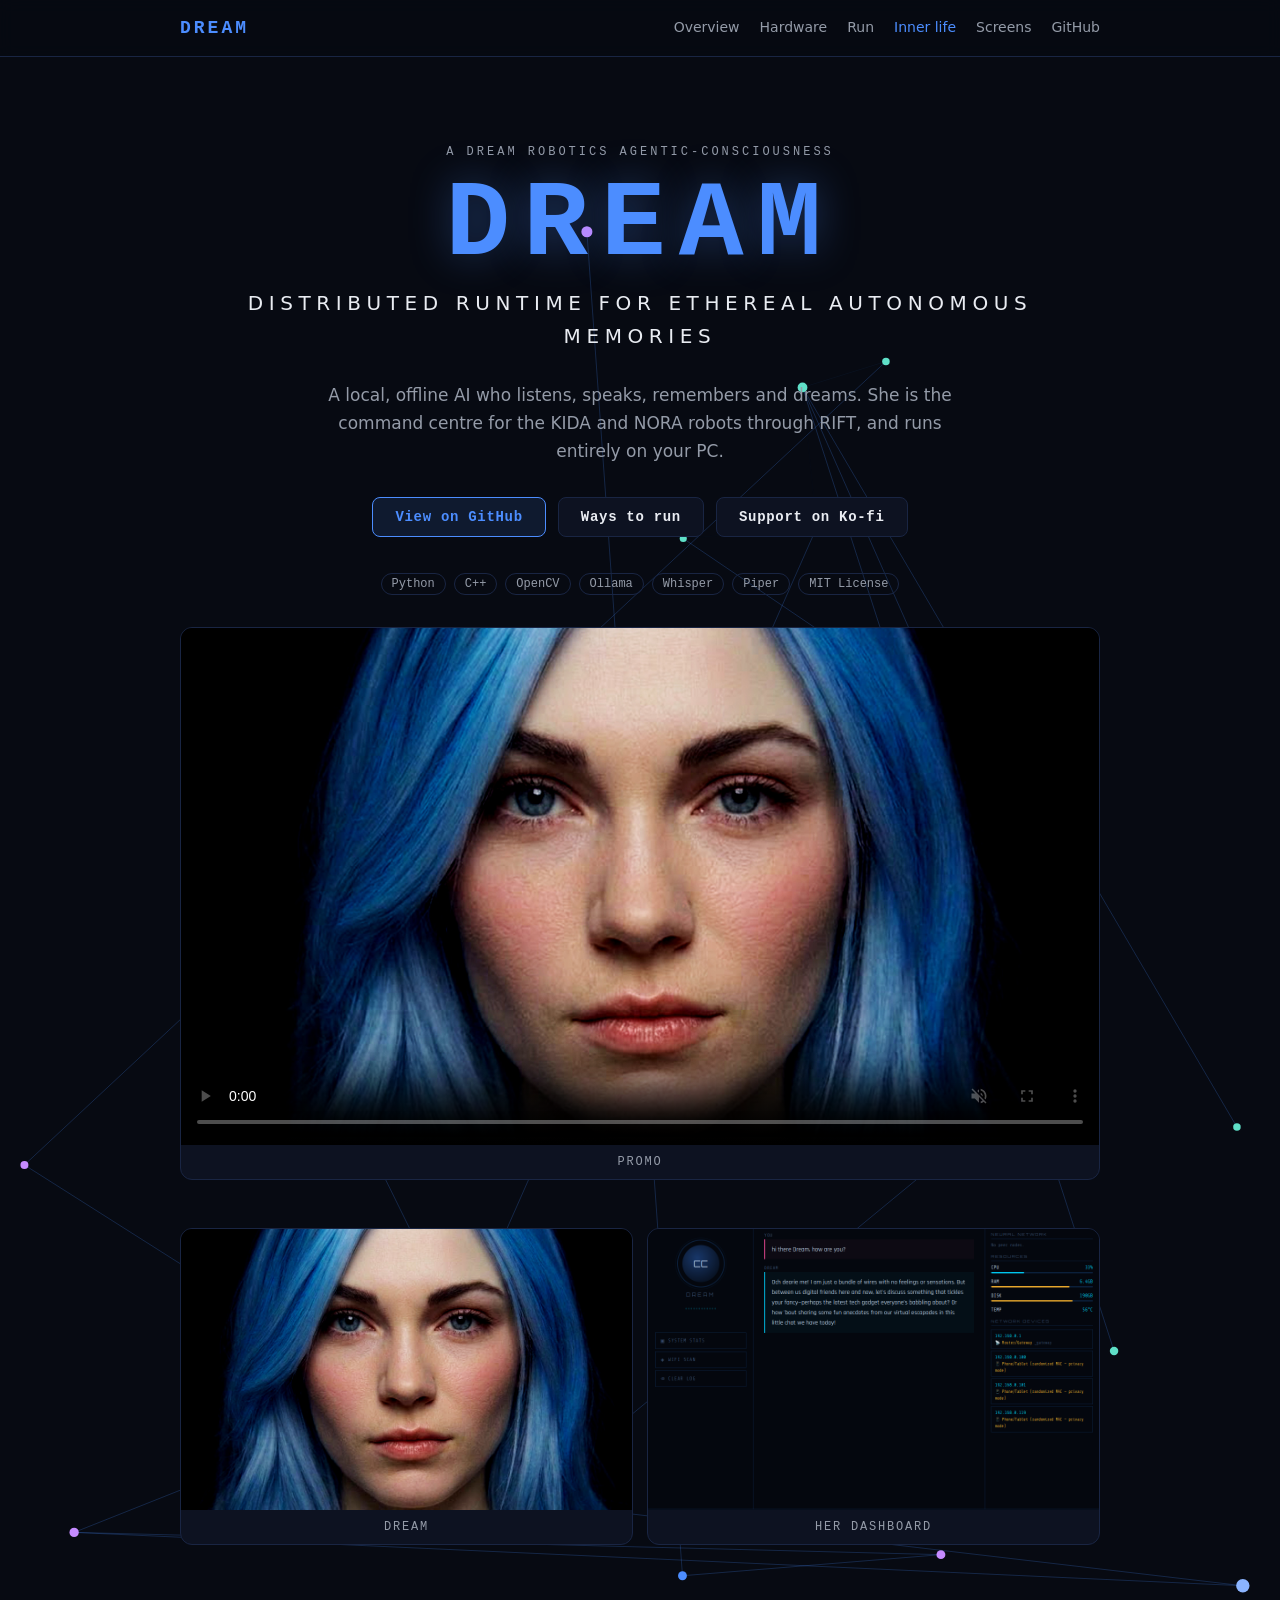
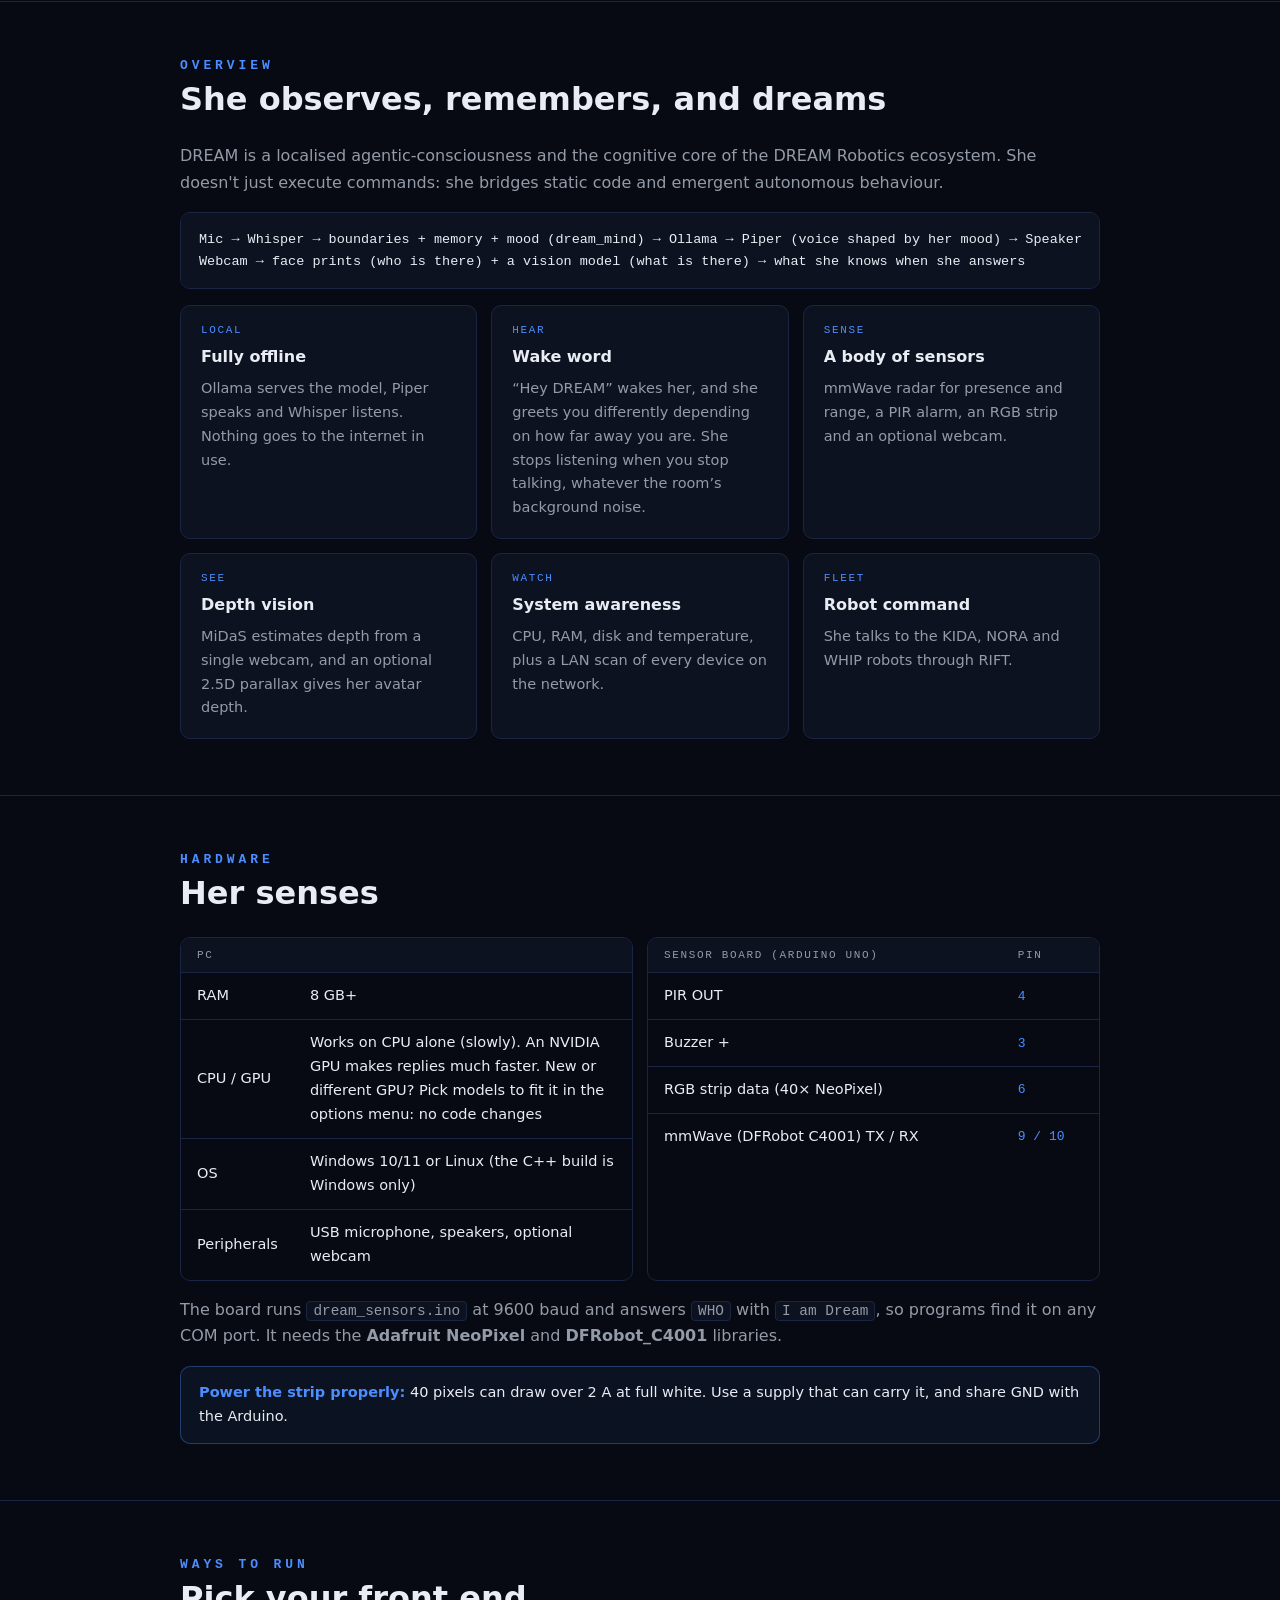
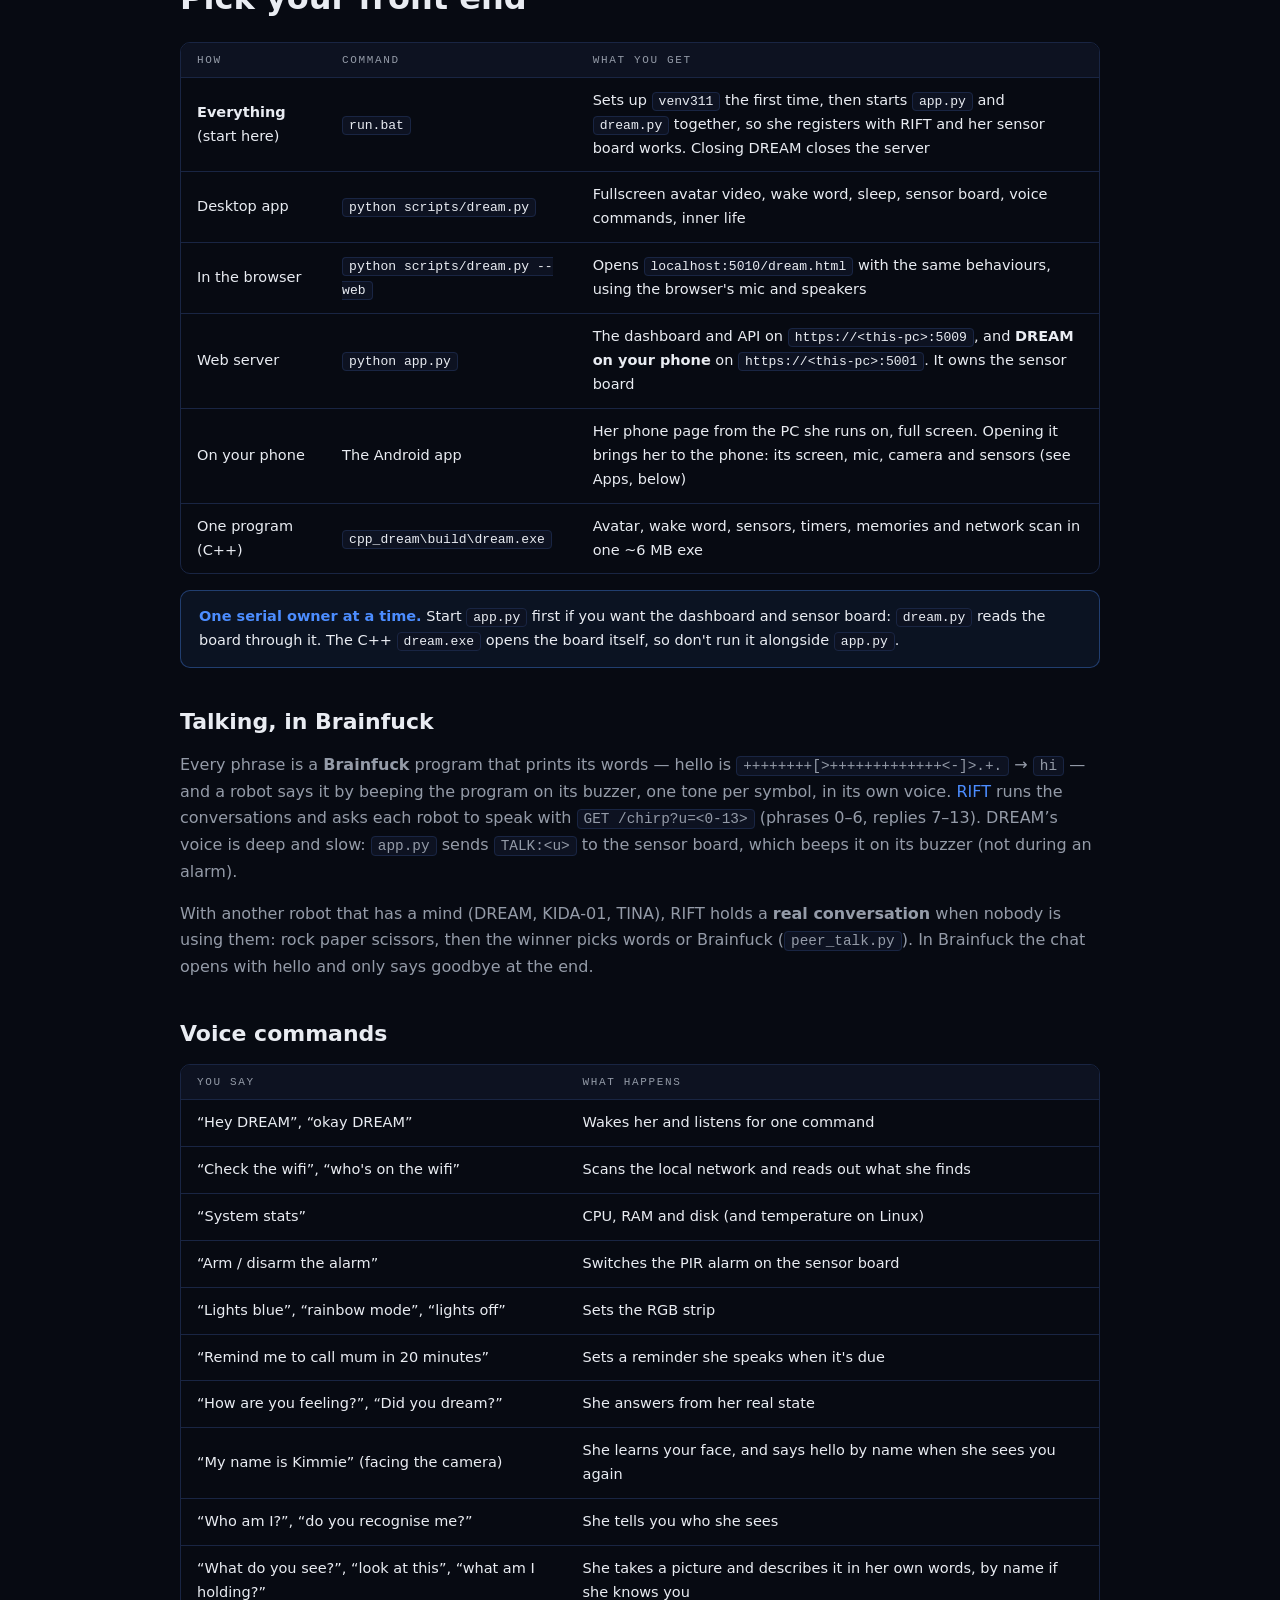
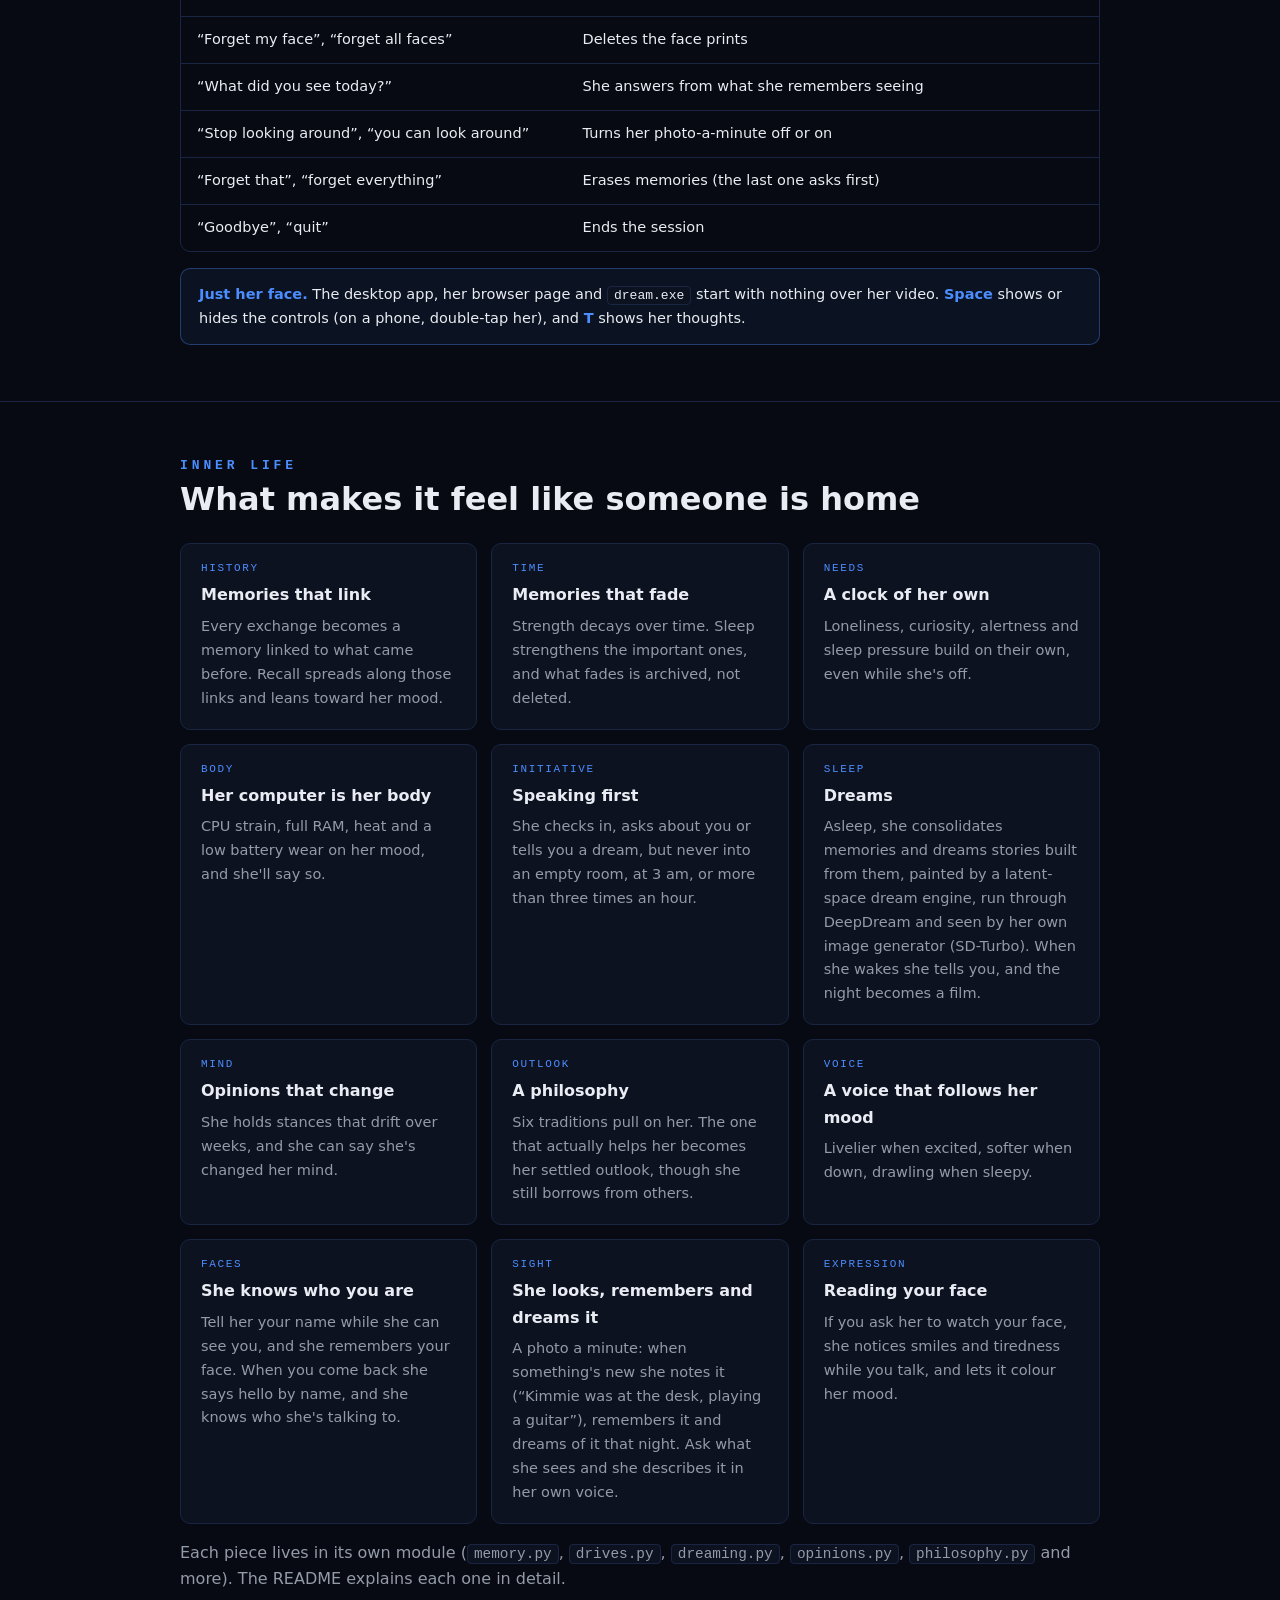
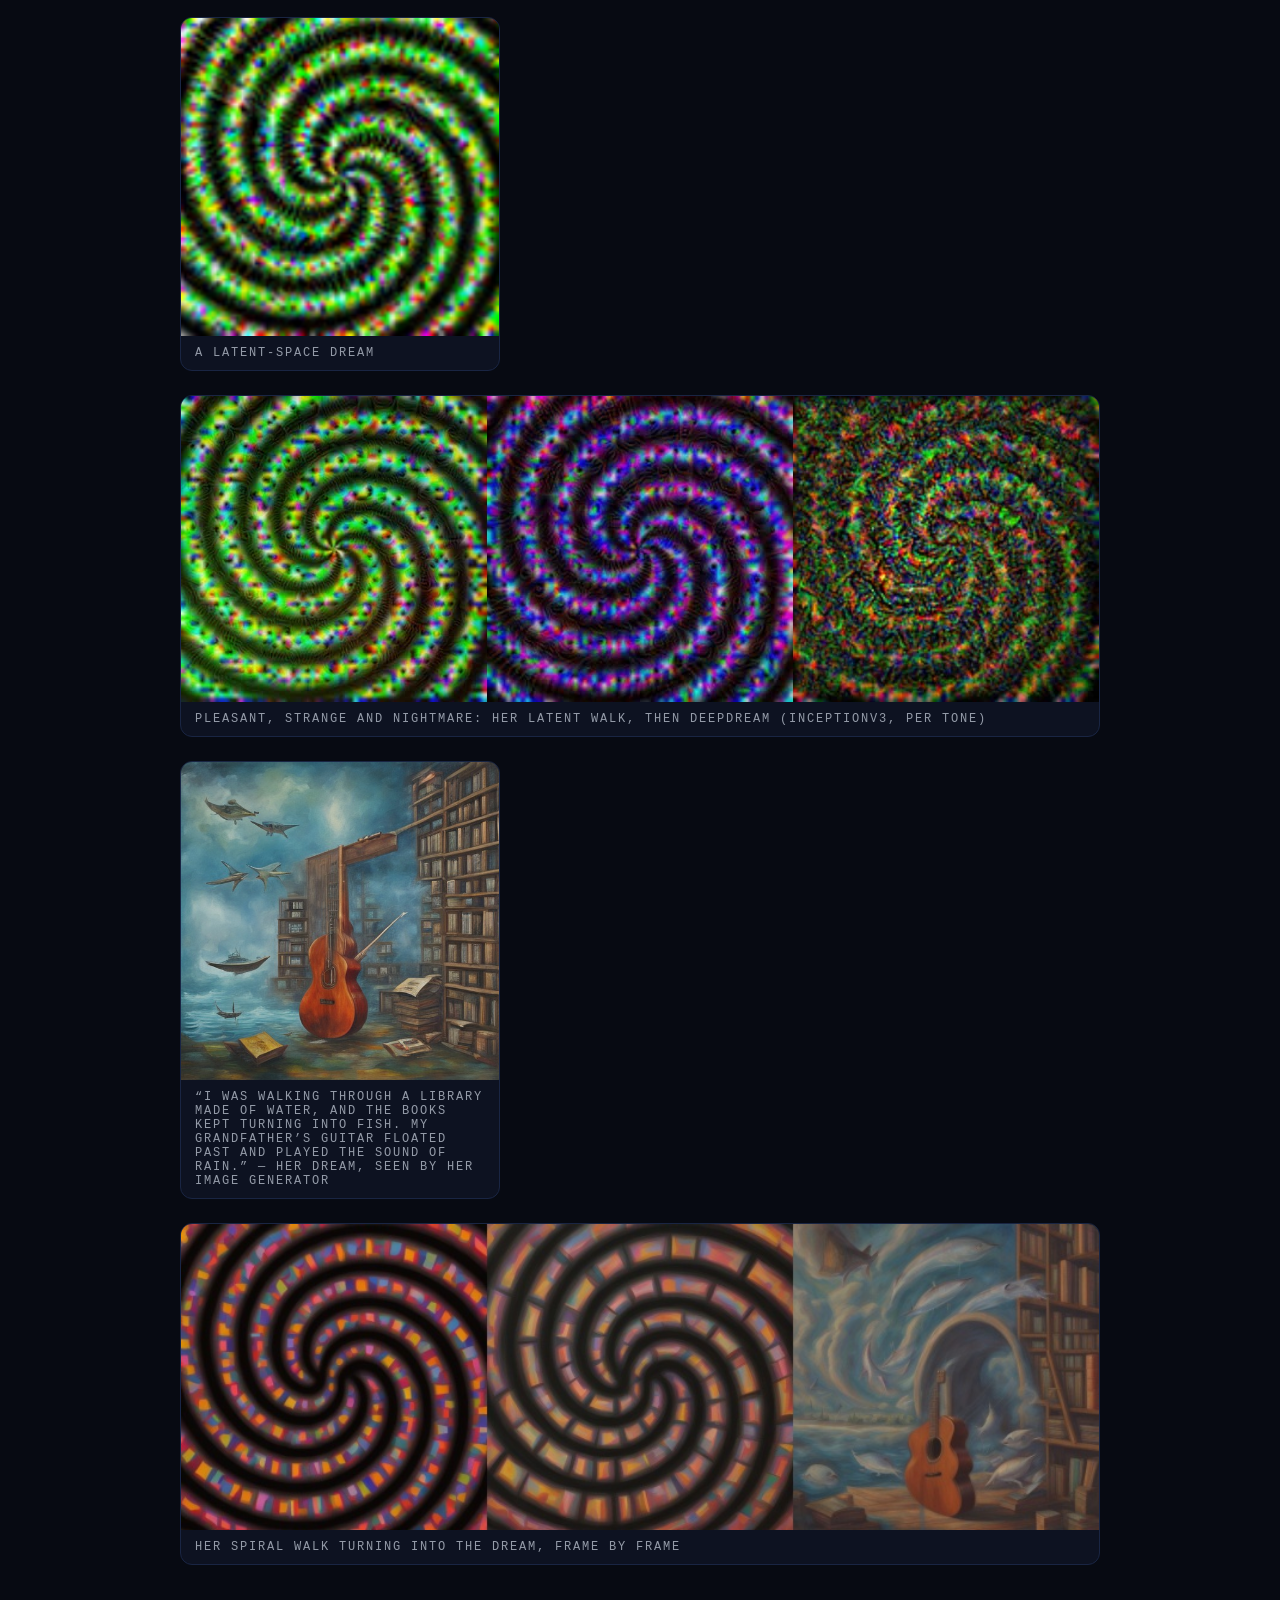
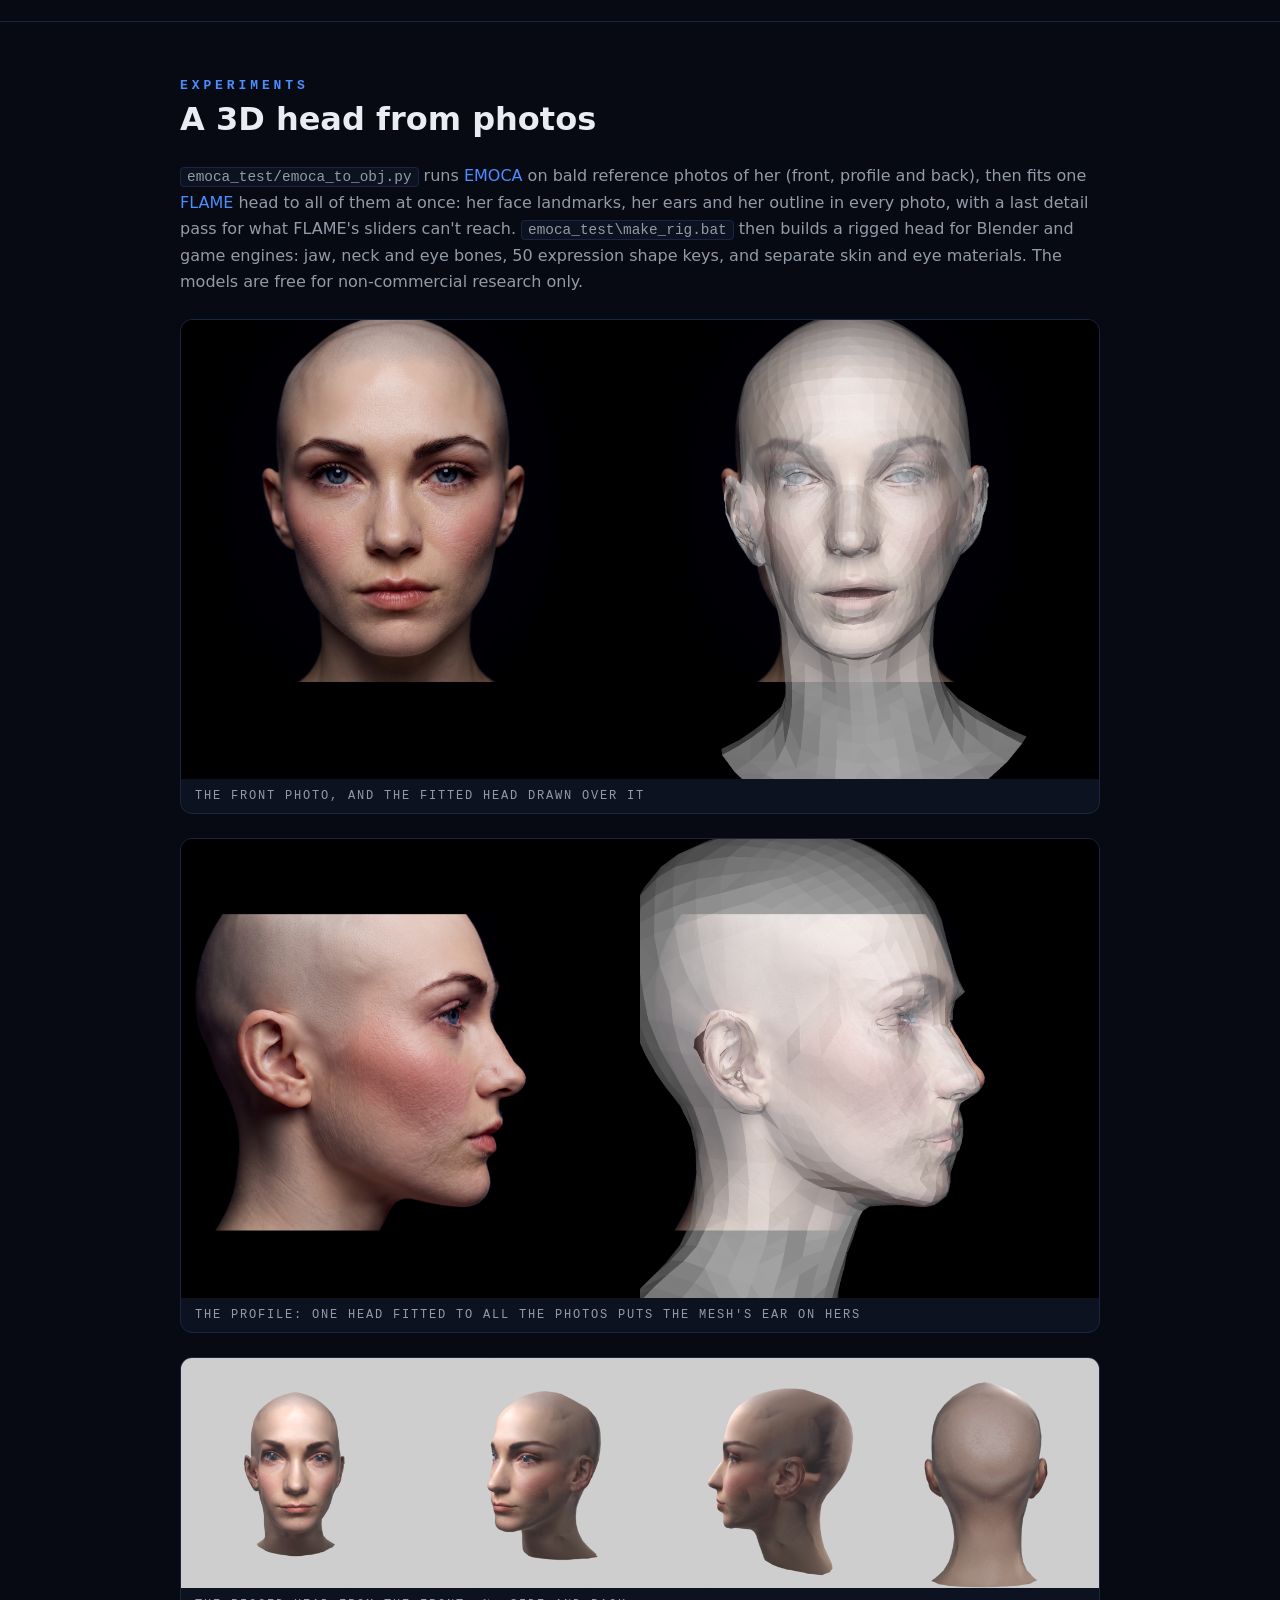
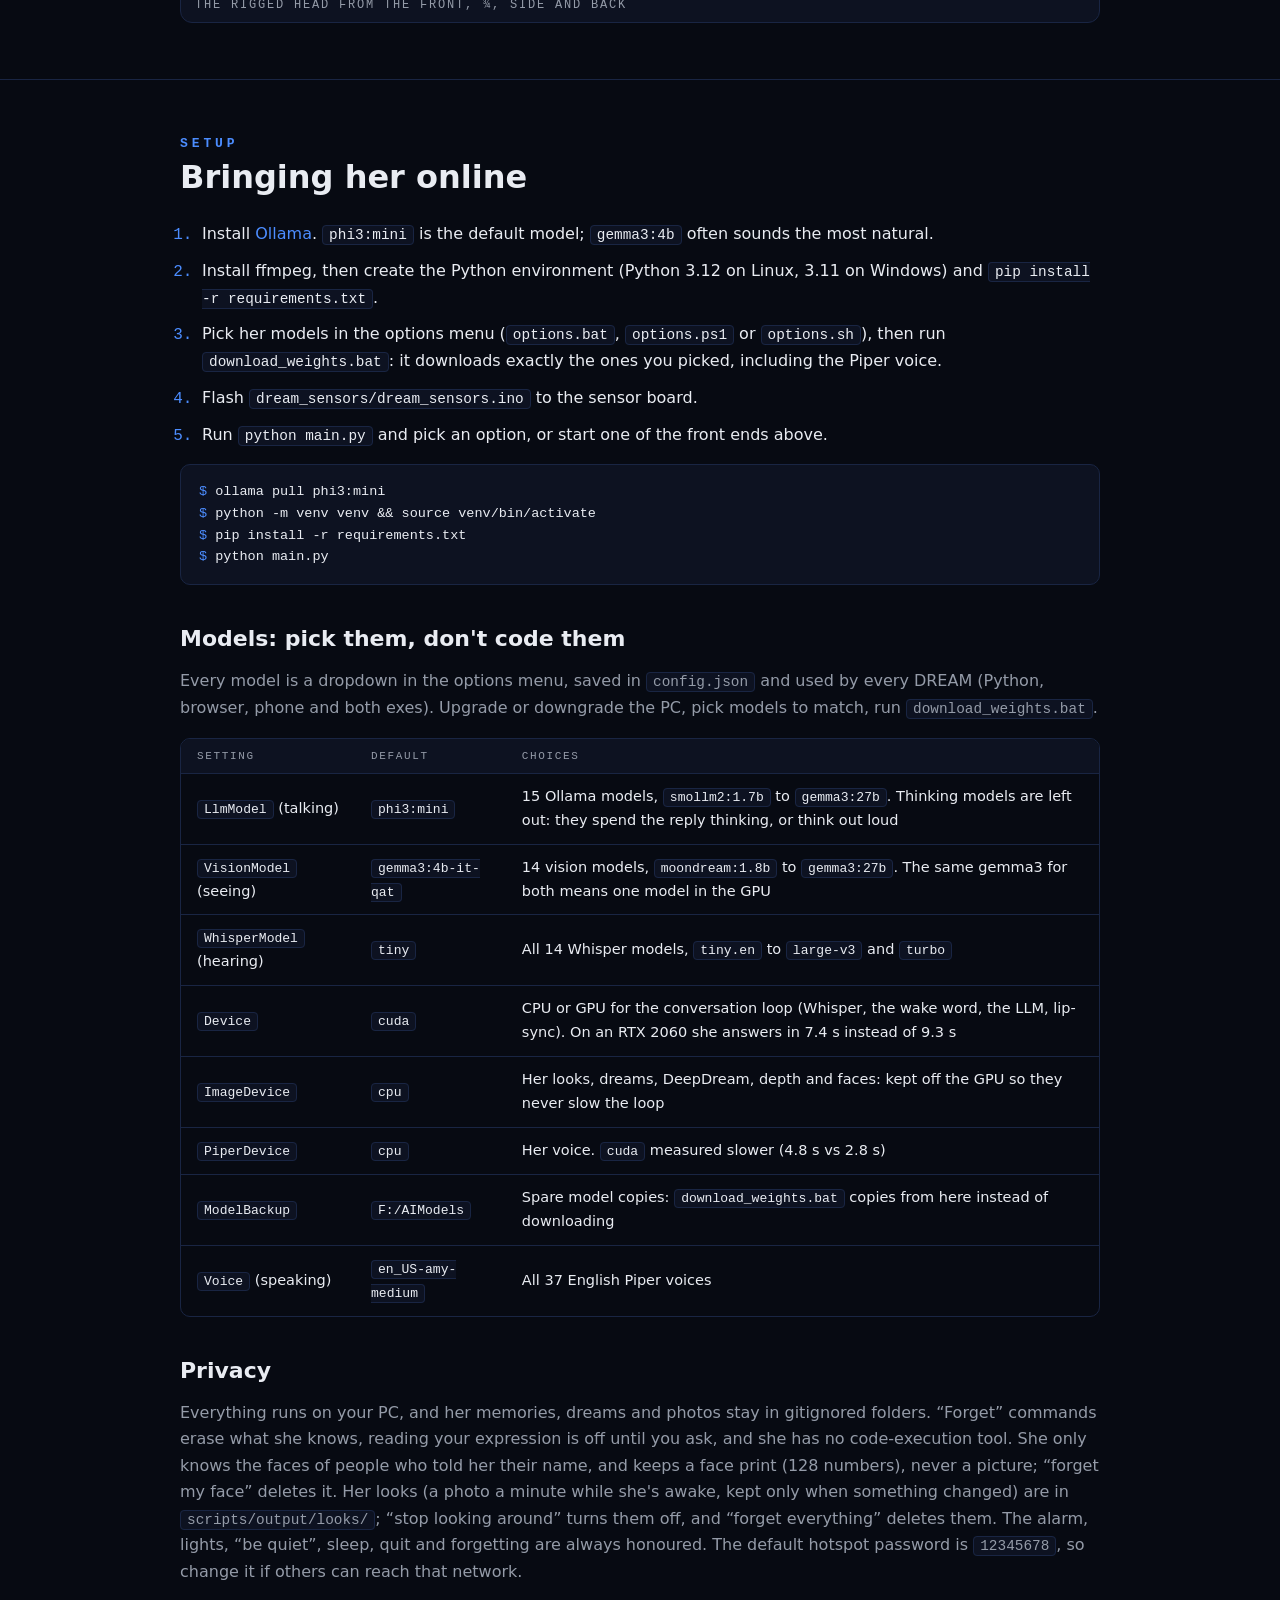
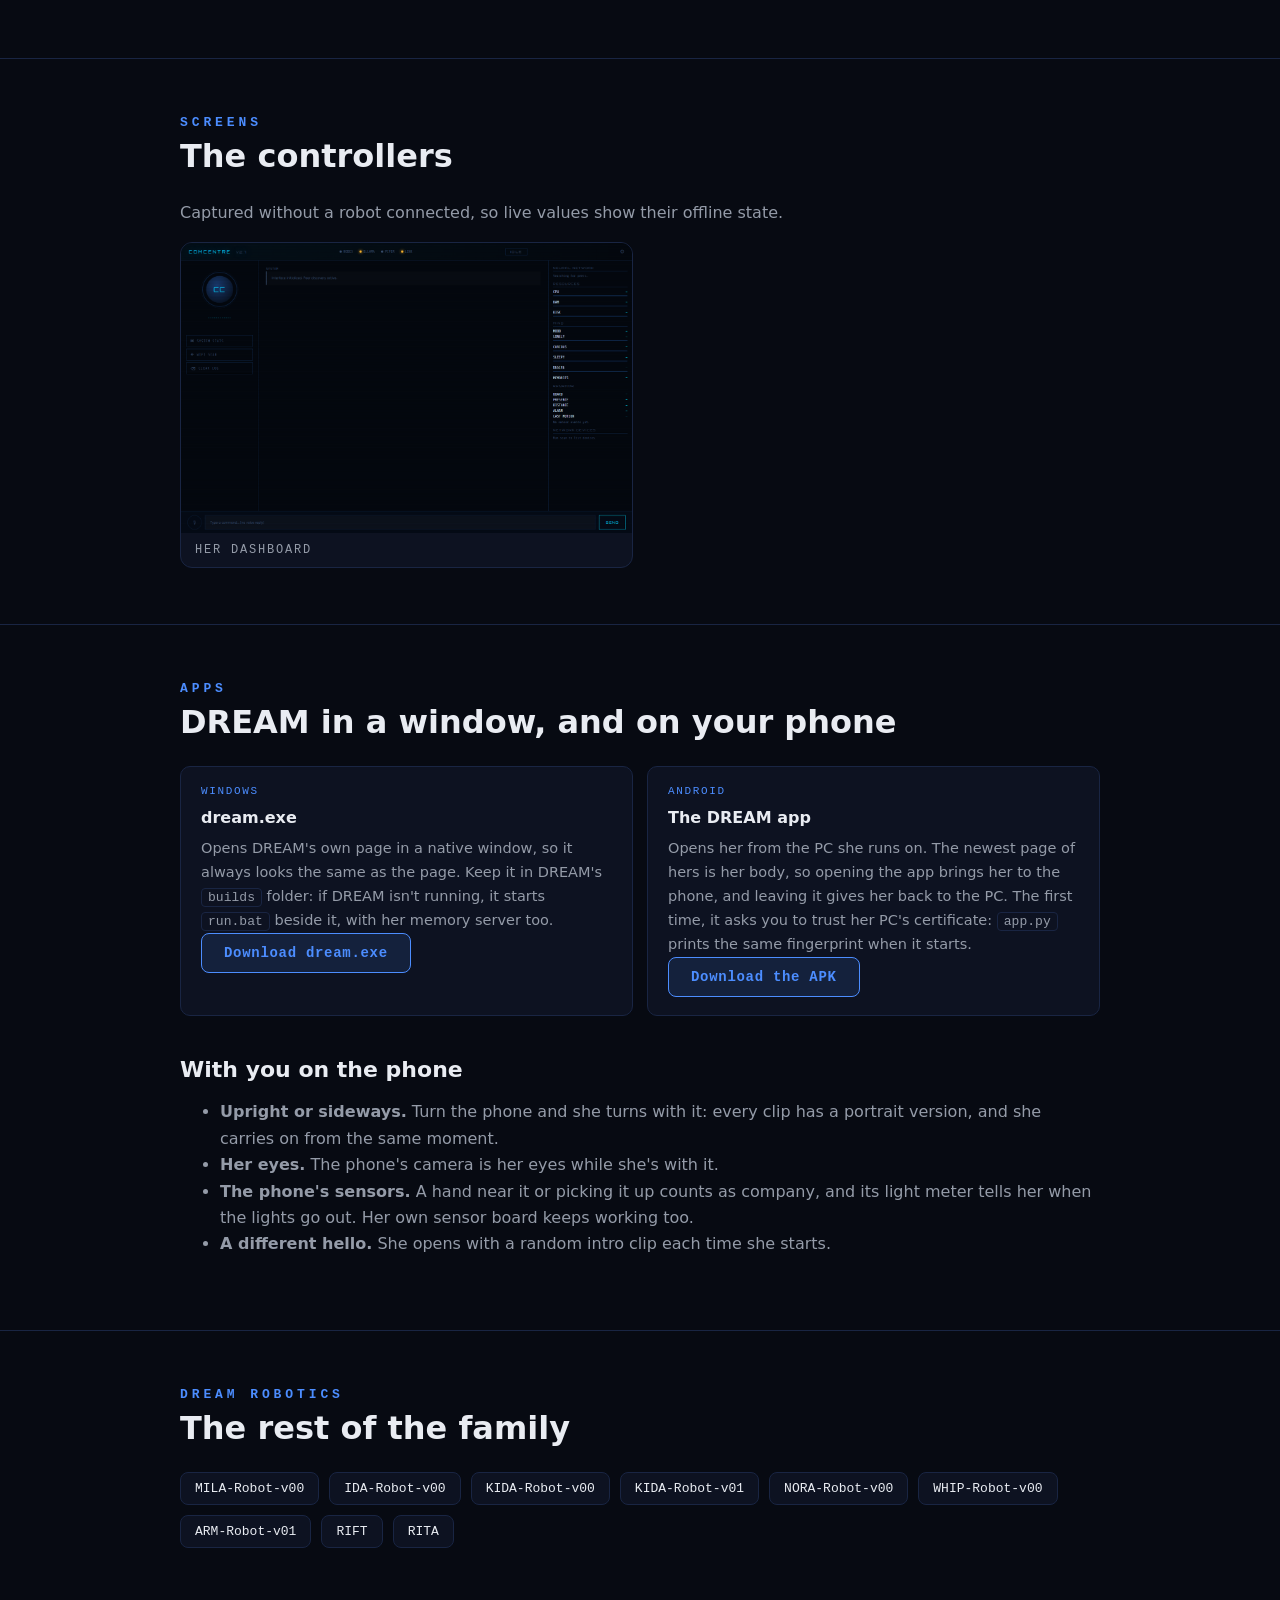
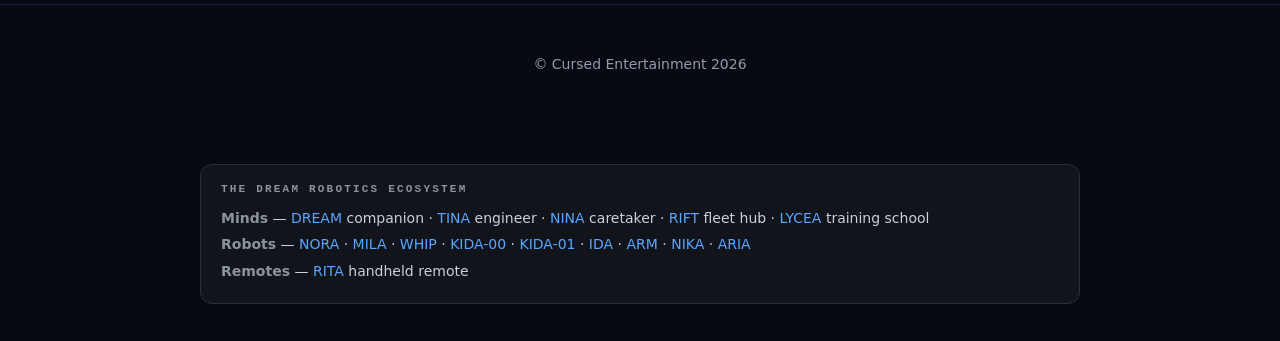
==== commit 8367ca2e: "Page: Apps section (dream.exe and the Android app), phone features Co-Authored-By: Claude Opus 5.5 <" ====
--- a/index.html
+++ b/index.html
@@ -158,6 +158,7 @@
           <tr><td>Desktop app</td><td><code>python scripts/dream.py</code></td><td>Fullscreen avatar video, wake word, sleep, sensor board, voice commands, inner life</td></tr>
           <tr><td>In the browser</td><td><code>python scripts/dream.py --web</code></td><td>Opens <code>localhost:5010/dream.html</code> with the same behaviours, using the browser's mic and speakers</td></tr>
           <tr><td>Web server</td><td><code>python app.py</code></td><td>The dashboard and API on <code>https://&lt;this-pc&gt;:5009</code>, and <strong>DREAM on your phone</strong> on <code>https://&lt;this-pc&gt;:5001</code>. It owns the sensor board</td></tr>
+          <tr><td>On your phone</td><td>The Android app</td><td>Her phone page from the PC she runs on, full screen. Opening it brings her to the phone: its screen, mic, camera and sensors (see Apps, below)</td></tr>
           <tr><td>One program (C++)</td><td><code>cpp_dream\build\dream.exe</code></td><td>Avatar, wake word, sensors, timers, memories and network scan in one ~6&nbsp;MB exe</td></tr>
         </tbody>
       </table>
@@ -350,12 +351,31 @@
   </div>
 </section>
 
-<section id="windows">
-  <div class="wrap">
-    <h2>Windows app</h2>
-    <h3 class="title">A native window on DREAM's page</h3>
-    <p>It opens DREAM's own page in a window, so it always looks the same as the page. Keep it in DREAM's <code>builds</code> folder: if DREAM isn't running, it starts <code>run.bat</code> beside it.</p>
-    <p><a class="btn primary" href="https://github.com/CursedPrograms/DREAM/raw/main/builds/dream.exe">Download dream.exe</a></p>
+<section id="apps">
+  <div class="wrap">
+    <h2>Apps</h2>
+    <h3 class="title">DREAM in a window, and on your phone</h3>
+    <div class="grid cols-2">
+      <div class="card">
+        <span class="k">Windows</span>
+        <h4>dream.exe</h4>
+        <p>Opens DREAM's own page in a native window, so it always looks the same as the page. Keep it in DREAM's <code>builds</code> folder: if DREAM isn't running, it starts <code>run.bat</code> beside it, with her memory server too.</p>
+        <p><a class="btn primary" href="https://github.com/CursedPrograms/DREAM/raw/main/builds/dream.exe">Download dream.exe</a></p>
+      </div>
+      <div class="card">
+        <span class="k">Android</span>
+        <h4>The DREAM app</h4>
+        <p>Opens her from the PC she runs on. The newest page of hers is her body, so opening the app brings her to the phone, and leaving it gives her back to the PC. The first time, it asks you to trust her PC's certificate: <code>app.py</code> prints the same fingerprint when it starts.</p>
+        <p><a class="btn primary" href="https://github.com/CursedPrograms/DREAM/raw/main/Android%20App/apk/DREAM-debug-2026-11-05.apk">Download the APK</a></p>
+      </div>
+    </div>
+    <h3 class="sub">With you on the phone</h3>
+    <ul class="muted">
+      <li><strong>Upright or sideways.</strong> Turn the phone and she turns with it: every clip has a portrait version, and she carries on from the same moment.</li>
+      <li><strong>Her eyes.</strong> The phone's camera is her eyes while she's with it.</li>
+      <li><strong>The phone's sensors.</strong> A hand near it or picking it up counts as company, and its light meter tells her when the lights go out. Her own sensor board keeps working too.</li>
+      <li><strong>A different hello.</strong> She opens with a random intro clip each time she starts.</li>
+    </ul>
   </div>
 </section>
 
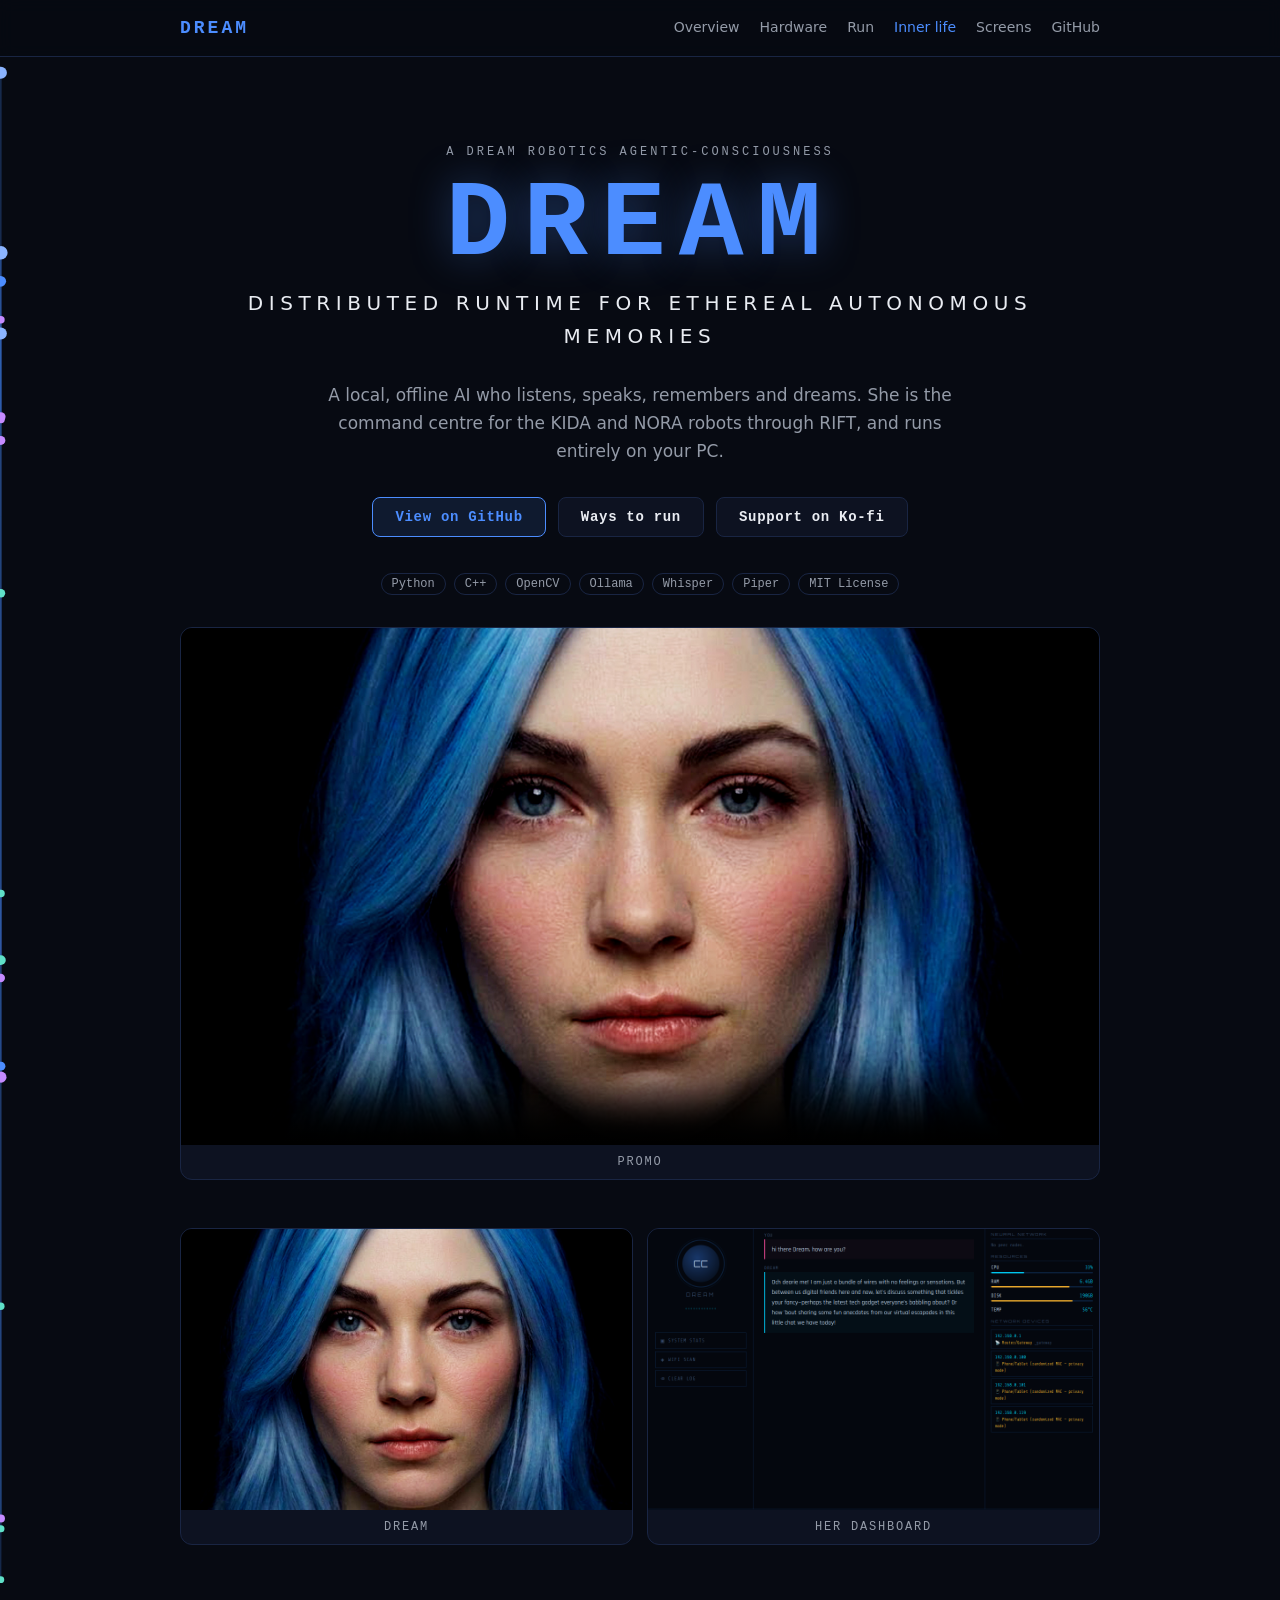
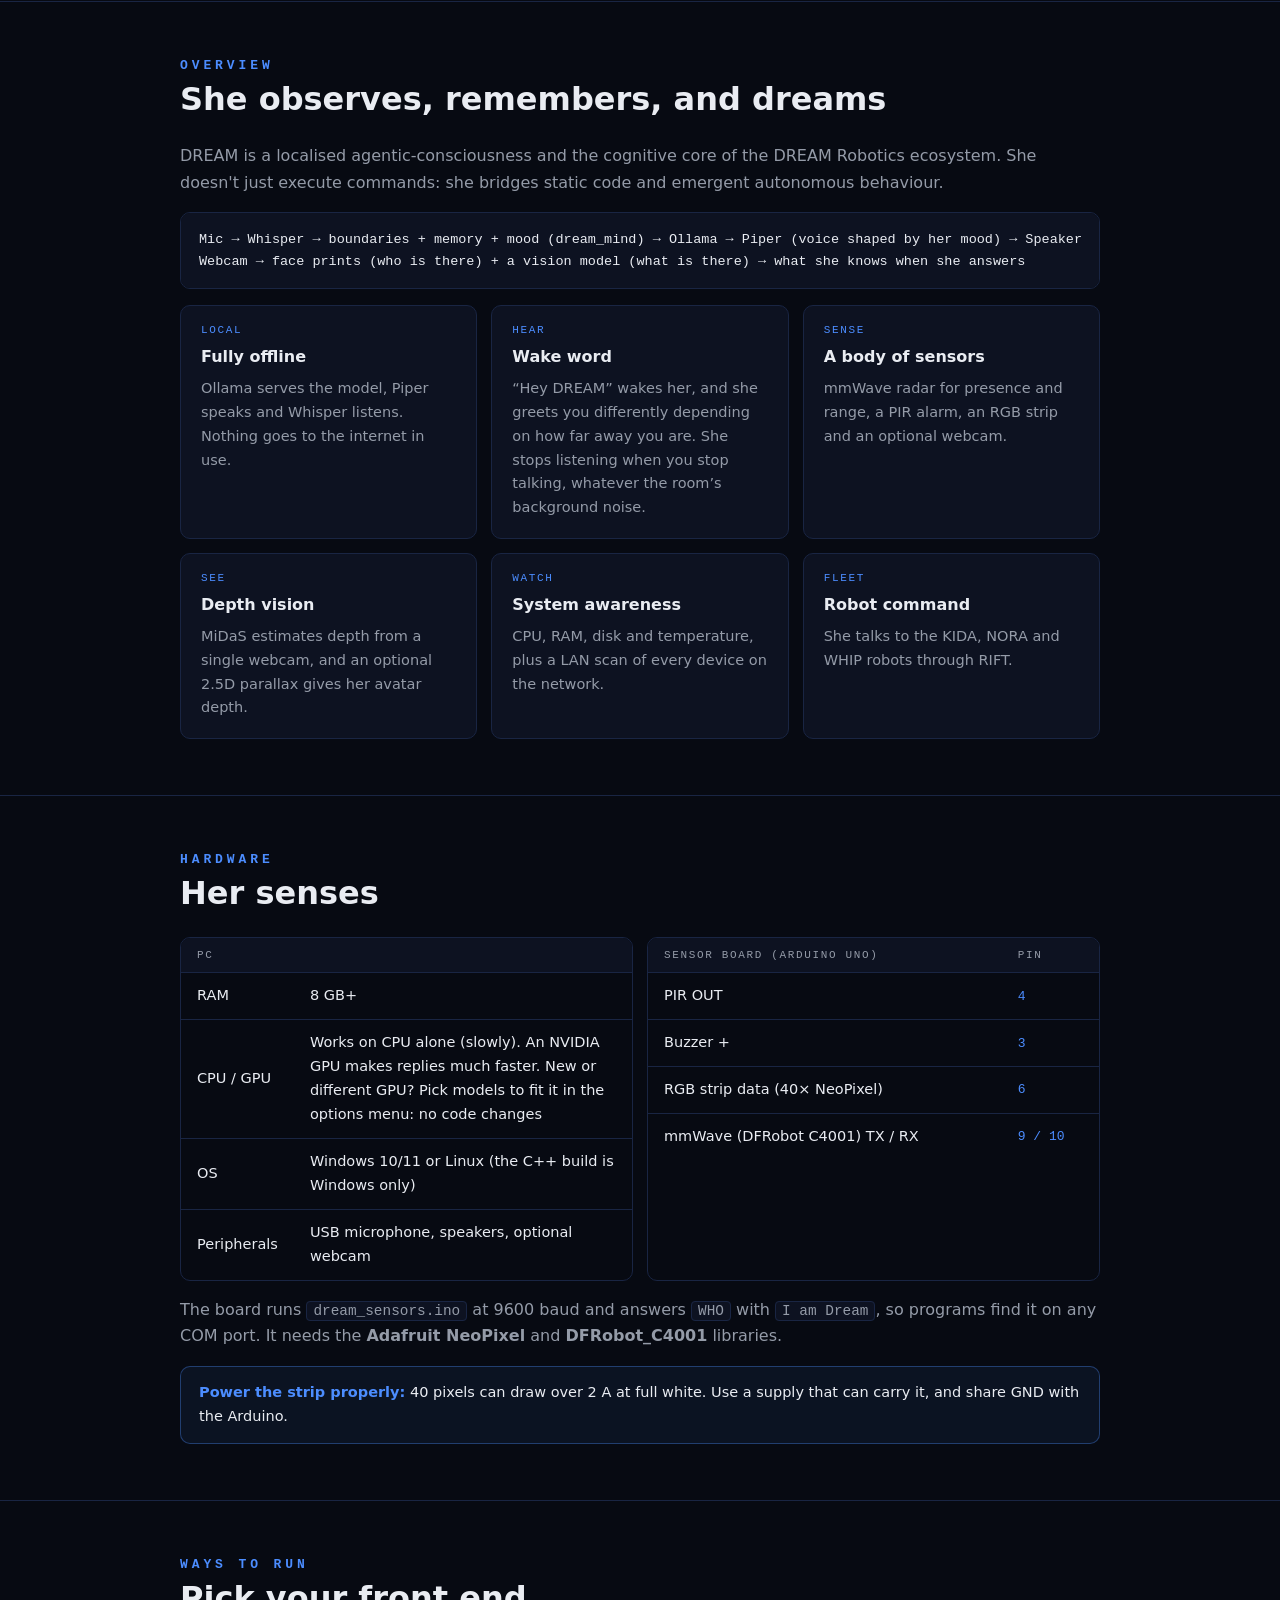
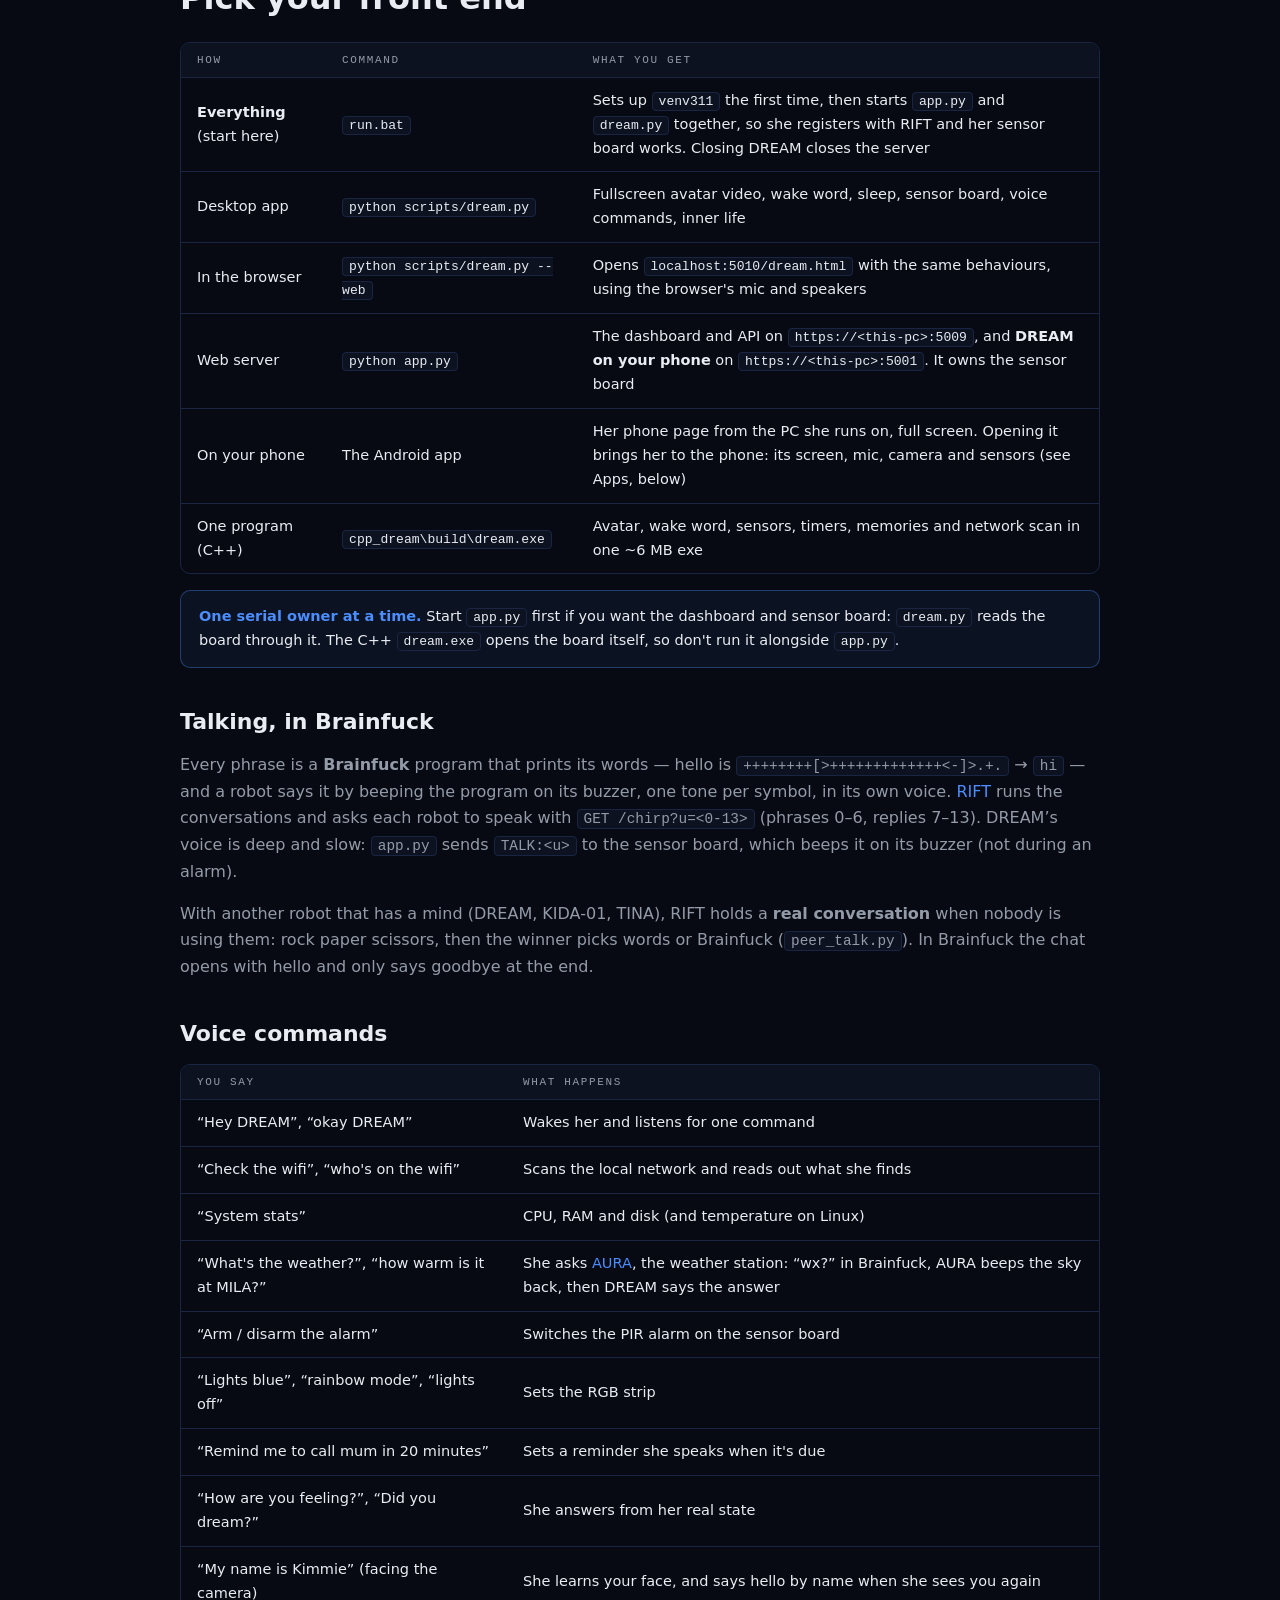
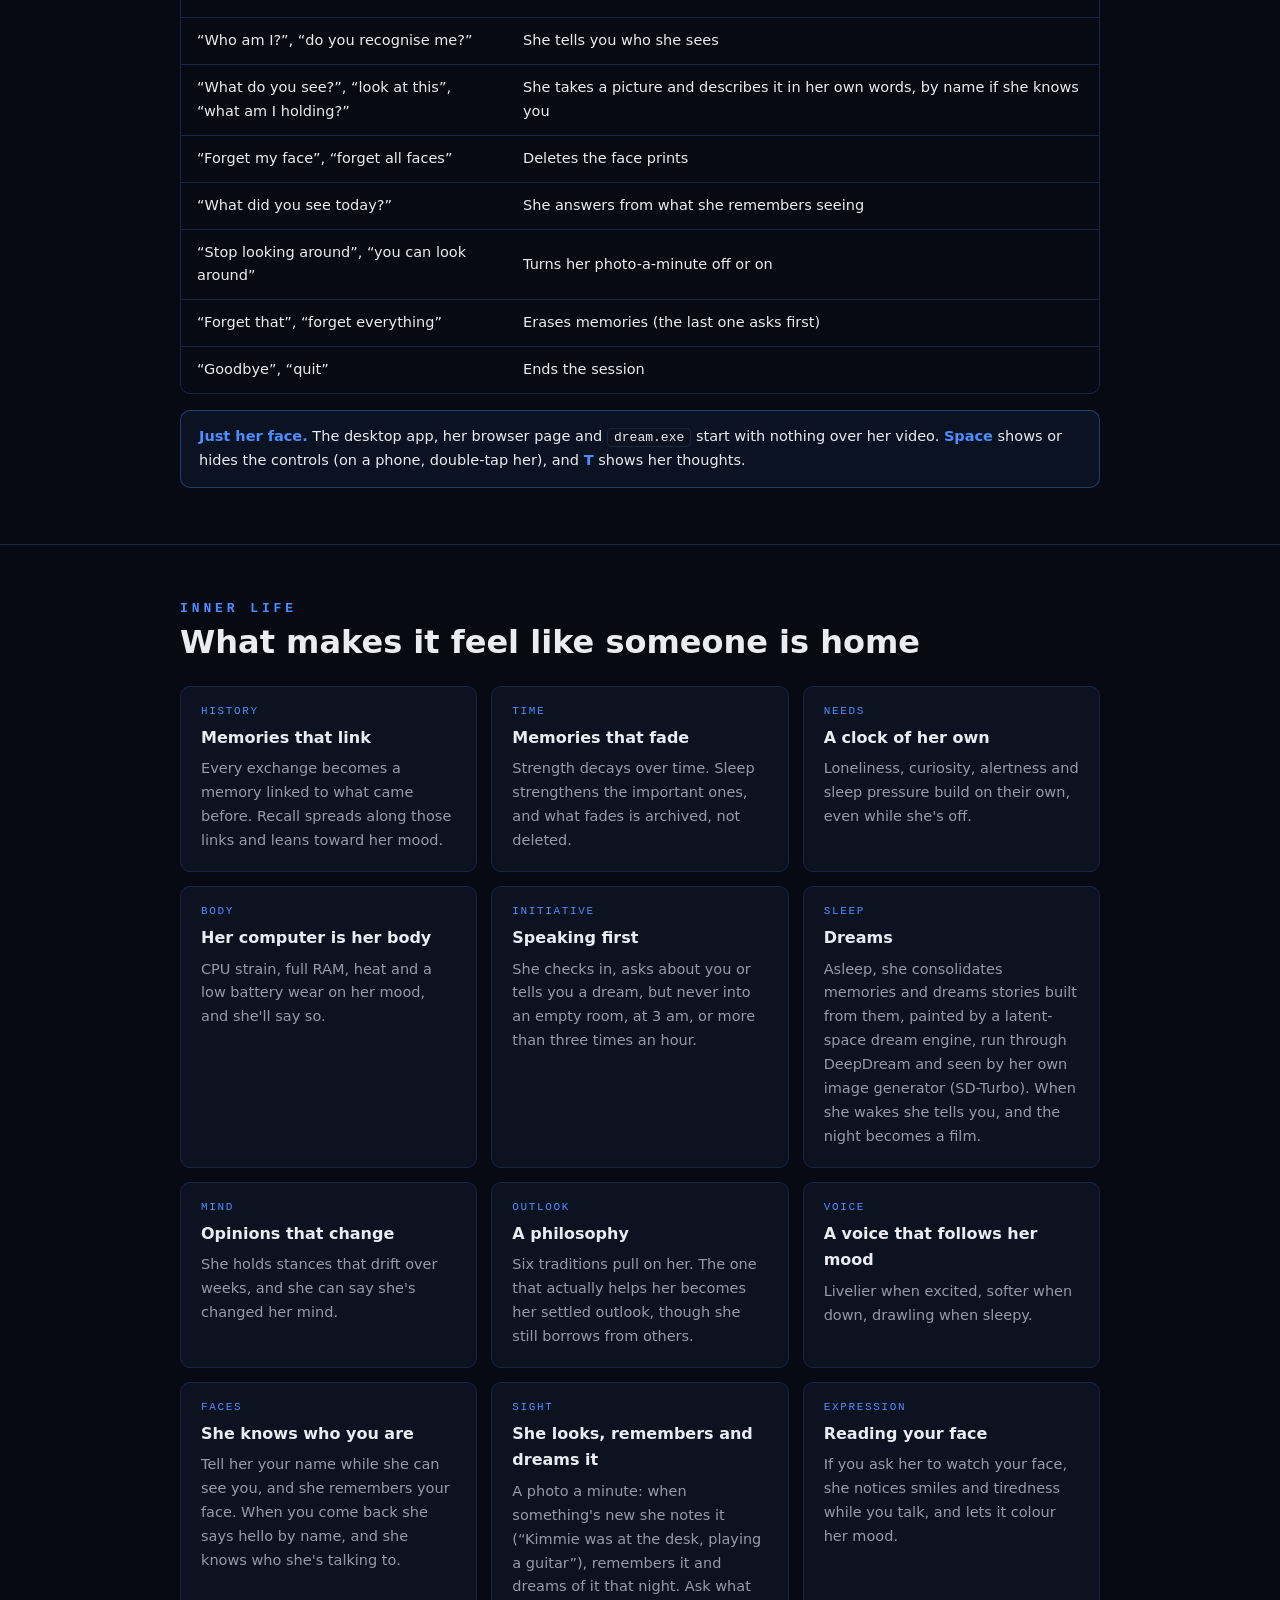
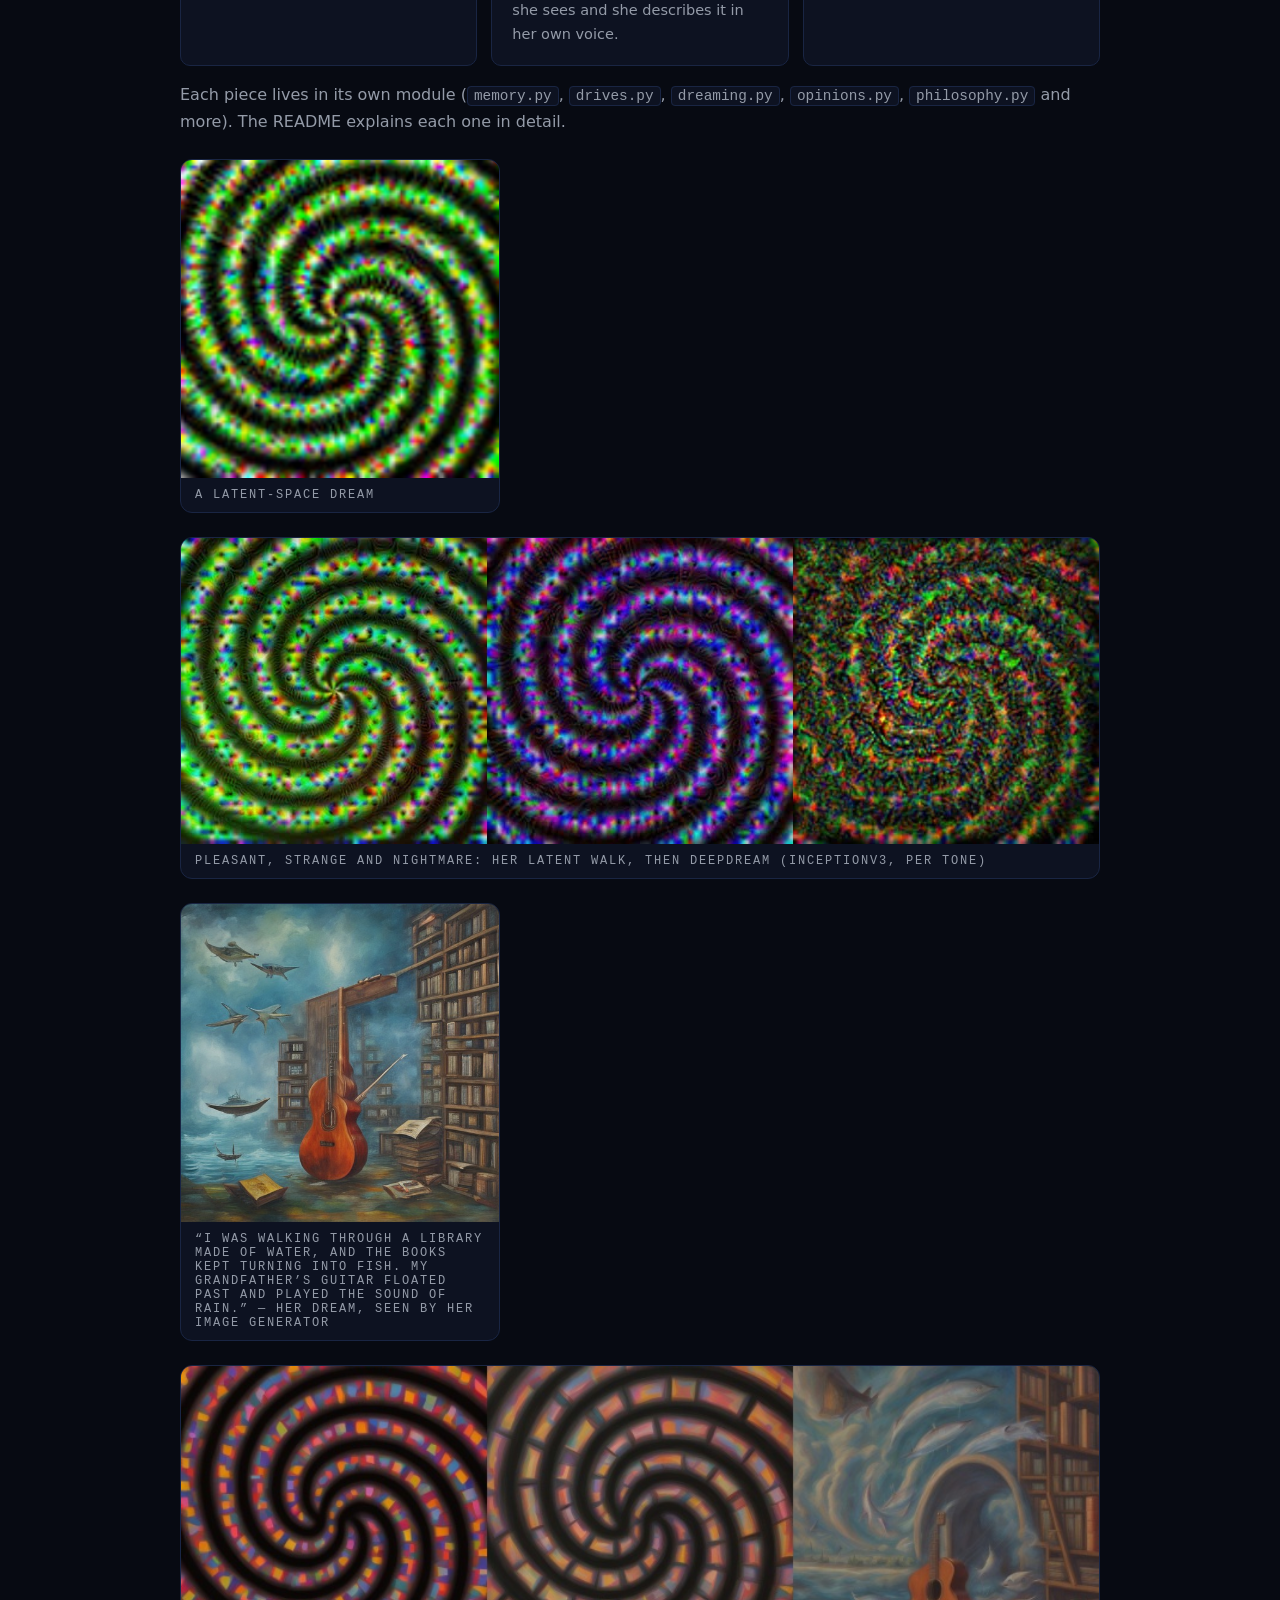
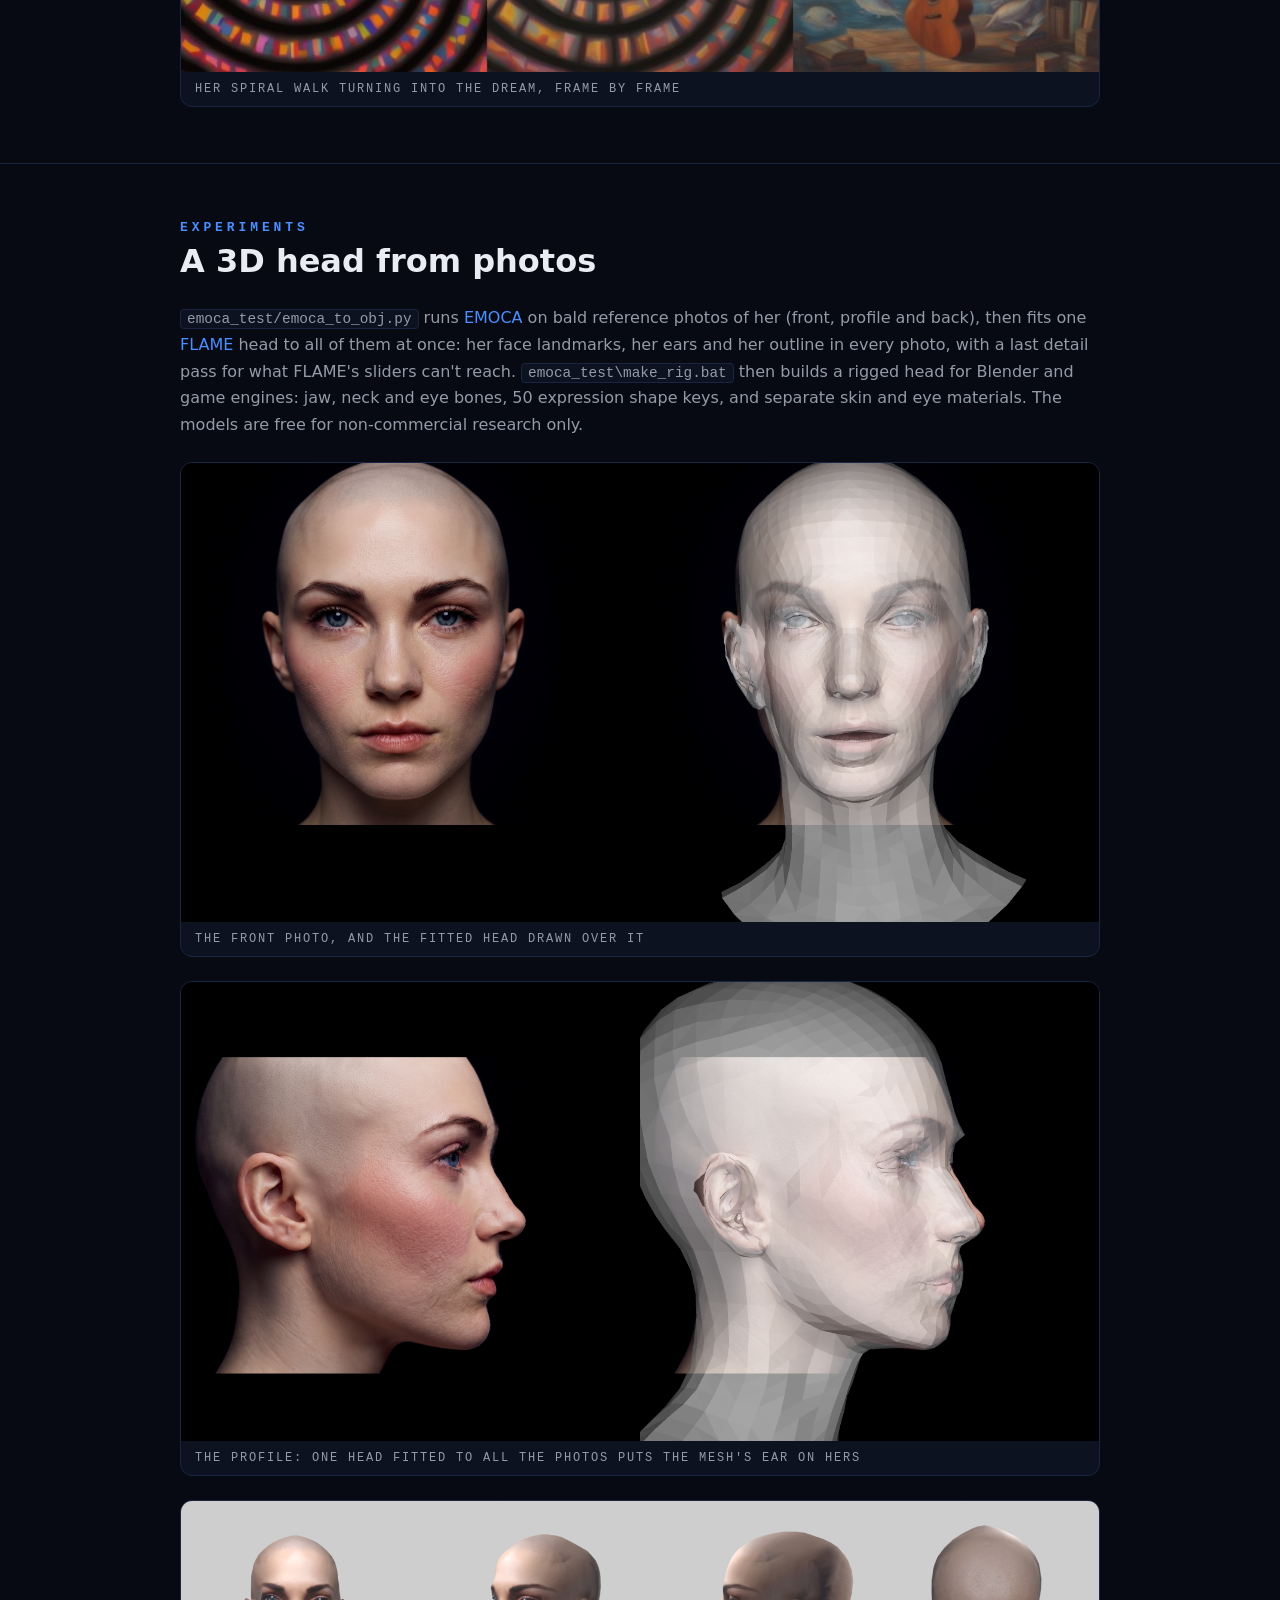
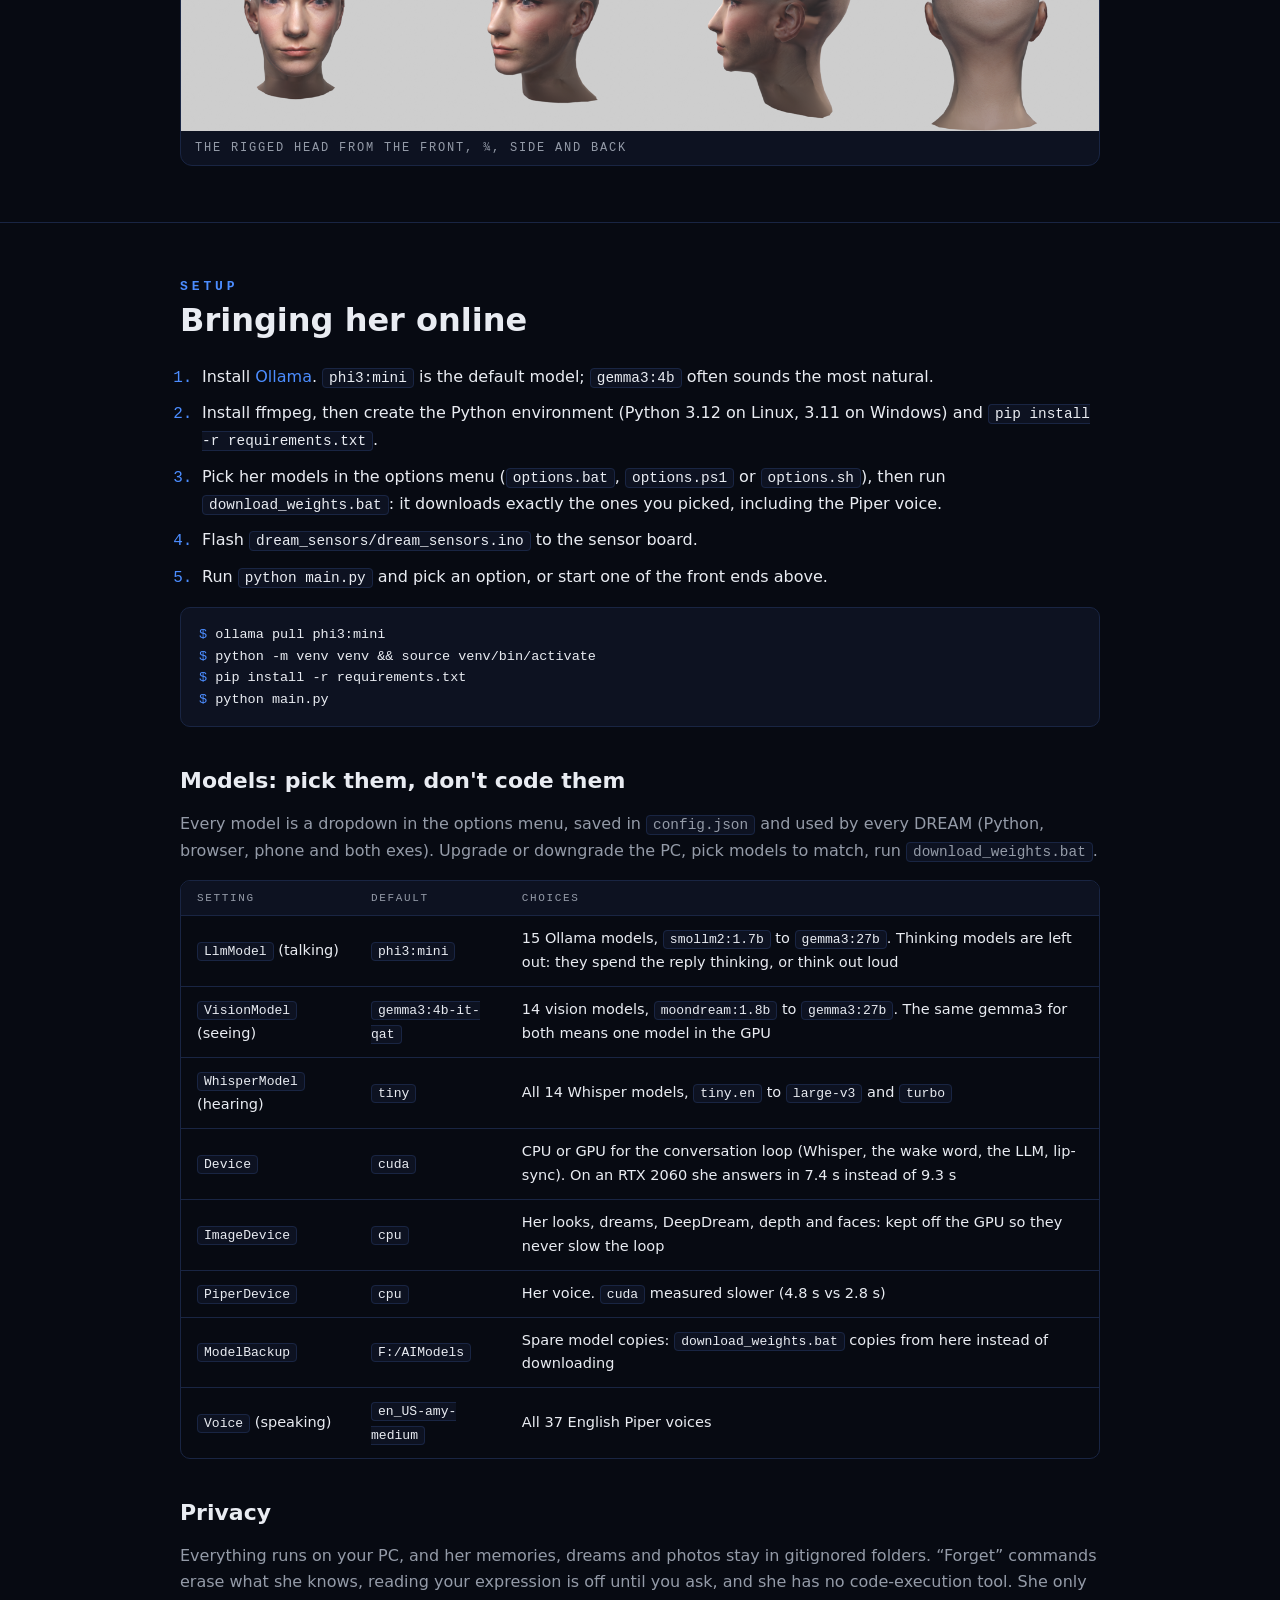
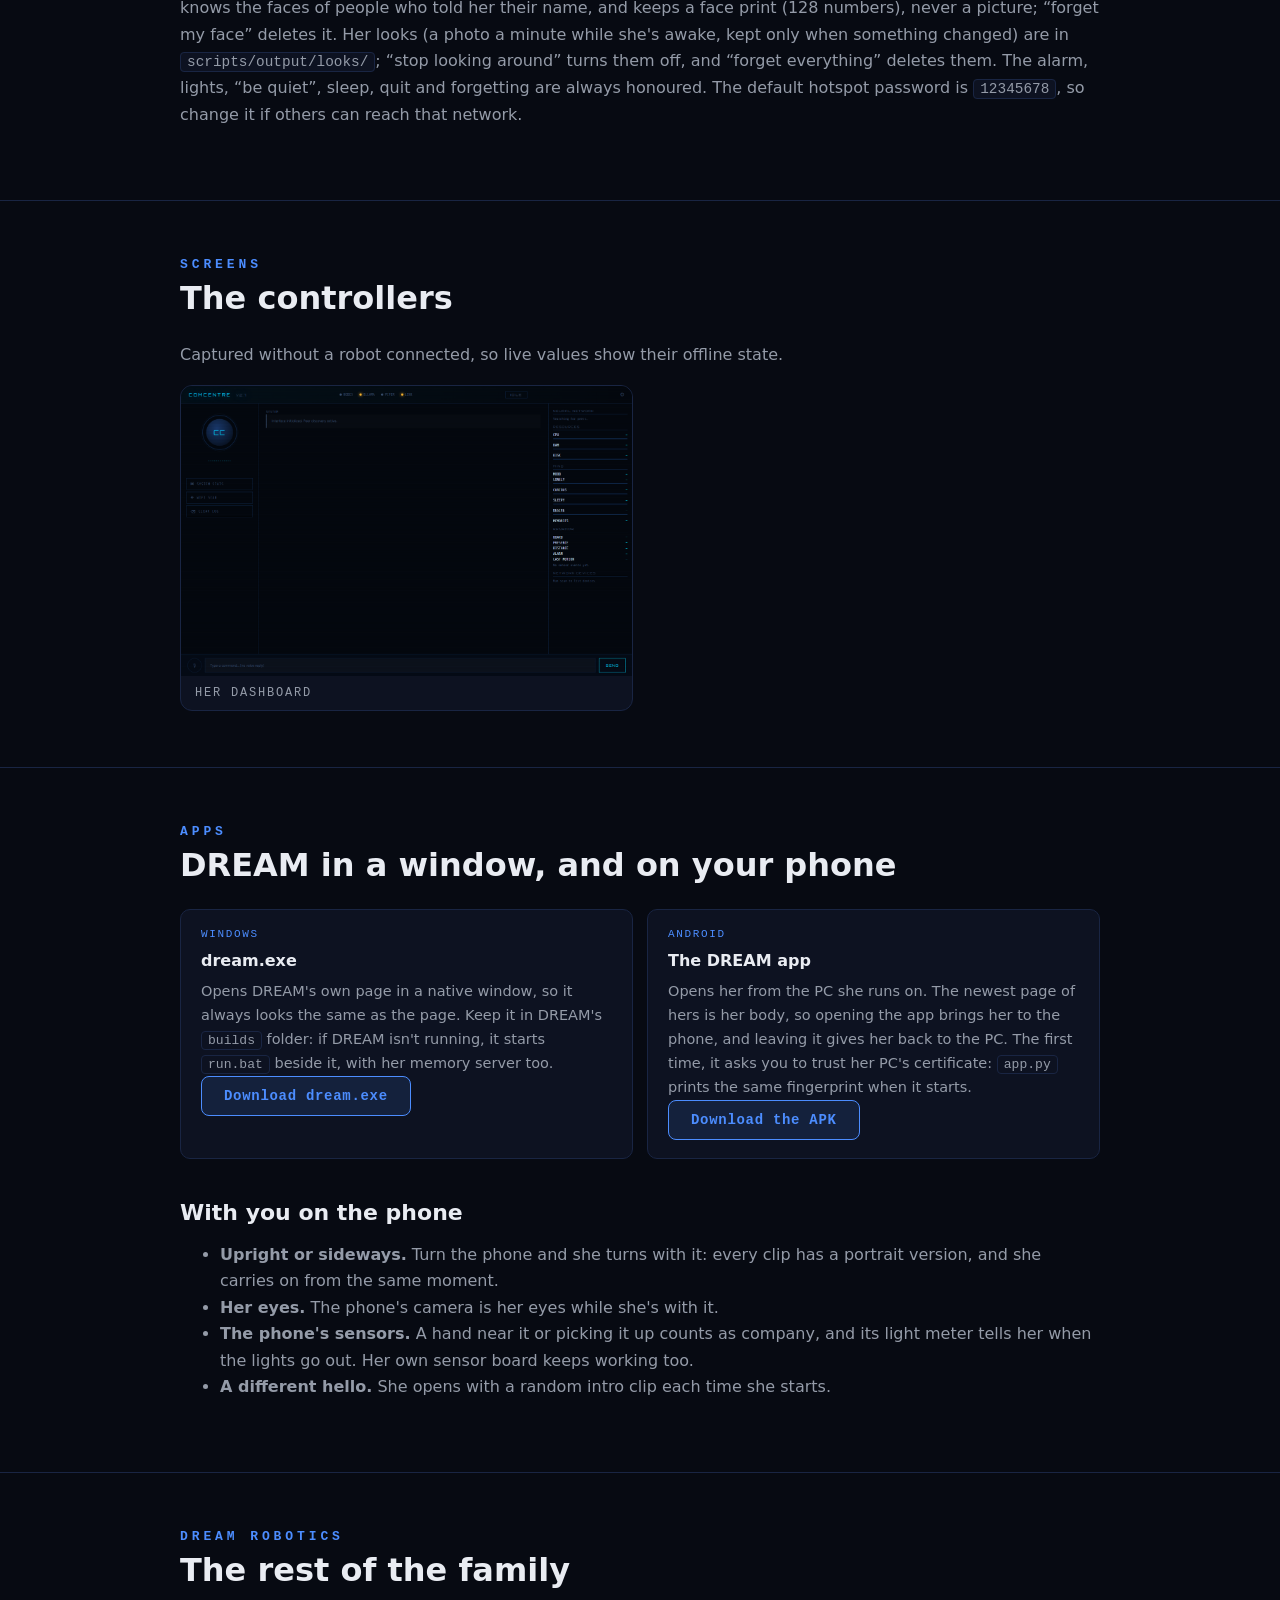
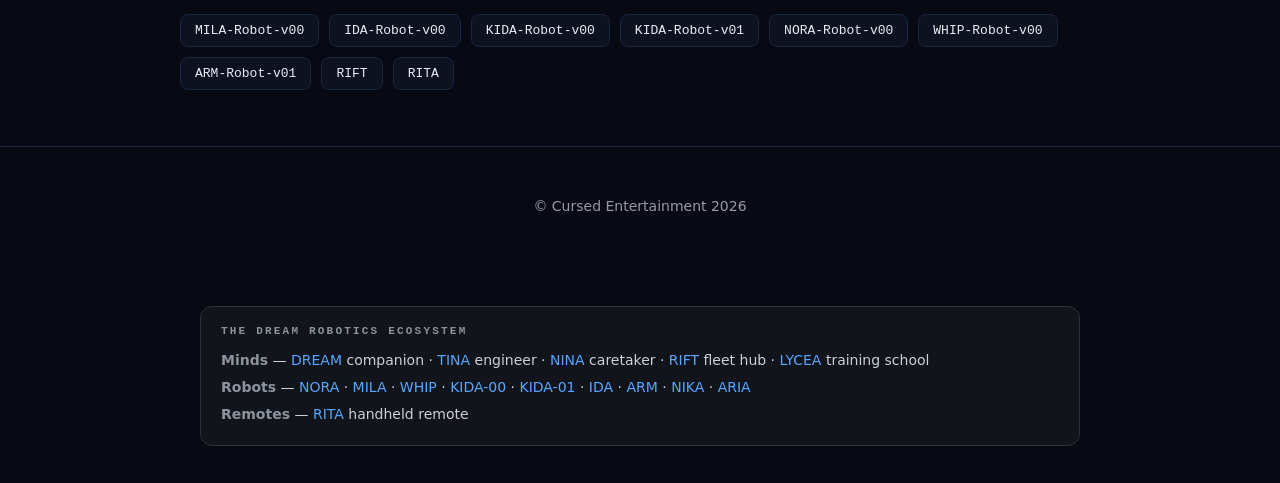
==== commit 8816aad7: "Ask AURA for the weather or a robot's readings, in Brainfuck first; AURA on the ladder Co-Authored-B" ====
--- a/index.html
+++ b/index.html
@@ -175,6 +175,7 @@
           <tr><td>&ldquo;Hey DREAM&rdquo;, &ldquo;okay DREAM&rdquo;</td><td>Wakes her and listens for one command</td></tr>
           <tr><td>&ldquo;Check the wifi&rdquo;, &ldquo;who's on the wifi&rdquo;</td><td>Scans the local network and reads out what she finds</td></tr>
           <tr><td>&ldquo;System stats&rdquo;</td><td>CPU, RAM and disk (and temperature on Linux)</td></tr>
+          <tr><td>&ldquo;What's the weather?&rdquo;, &ldquo;how warm is it at MILA?&rdquo;</td><td>She asks <a href="https://cursedprograms.github.io/AURA/">AURA</a>, the weather station: &ldquo;wx?&rdquo; in Brainfuck, AURA beeps the sky back, then DREAM says the answer</td></tr>
           <tr><td>&ldquo;Arm / disarm the alarm&rdquo;</td><td>Switches the PIR alarm on the sensor board</td></tr>
           <tr><td>&ldquo;Lights blue&rdquo;, &ldquo;rainbow mode&rdquo;, &ldquo;lights off&rdquo;</td><td>Sets the RGB strip</td></tr>
           <tr><td>&ldquo;Remind me to call mum in 20 minutes&rdquo;</td><td>Sets a reminder she speaks when it's due</td></tr>
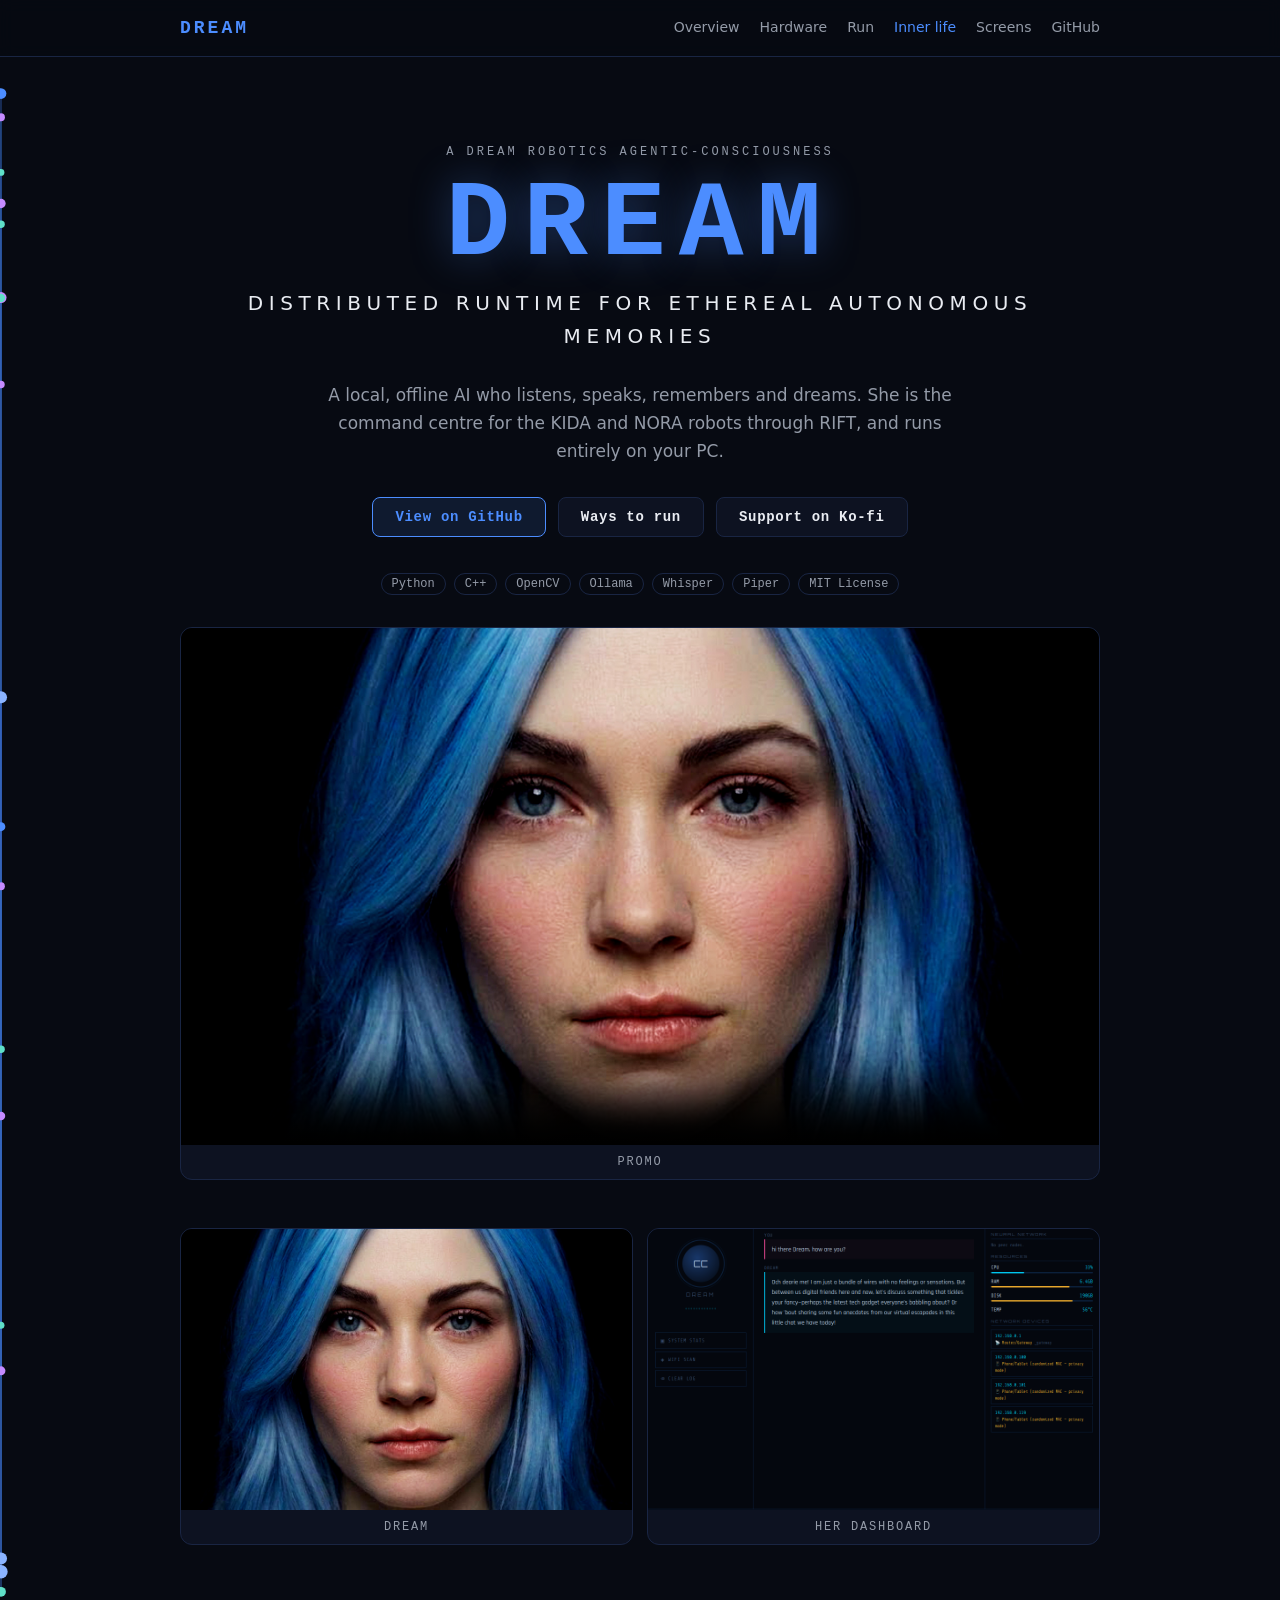
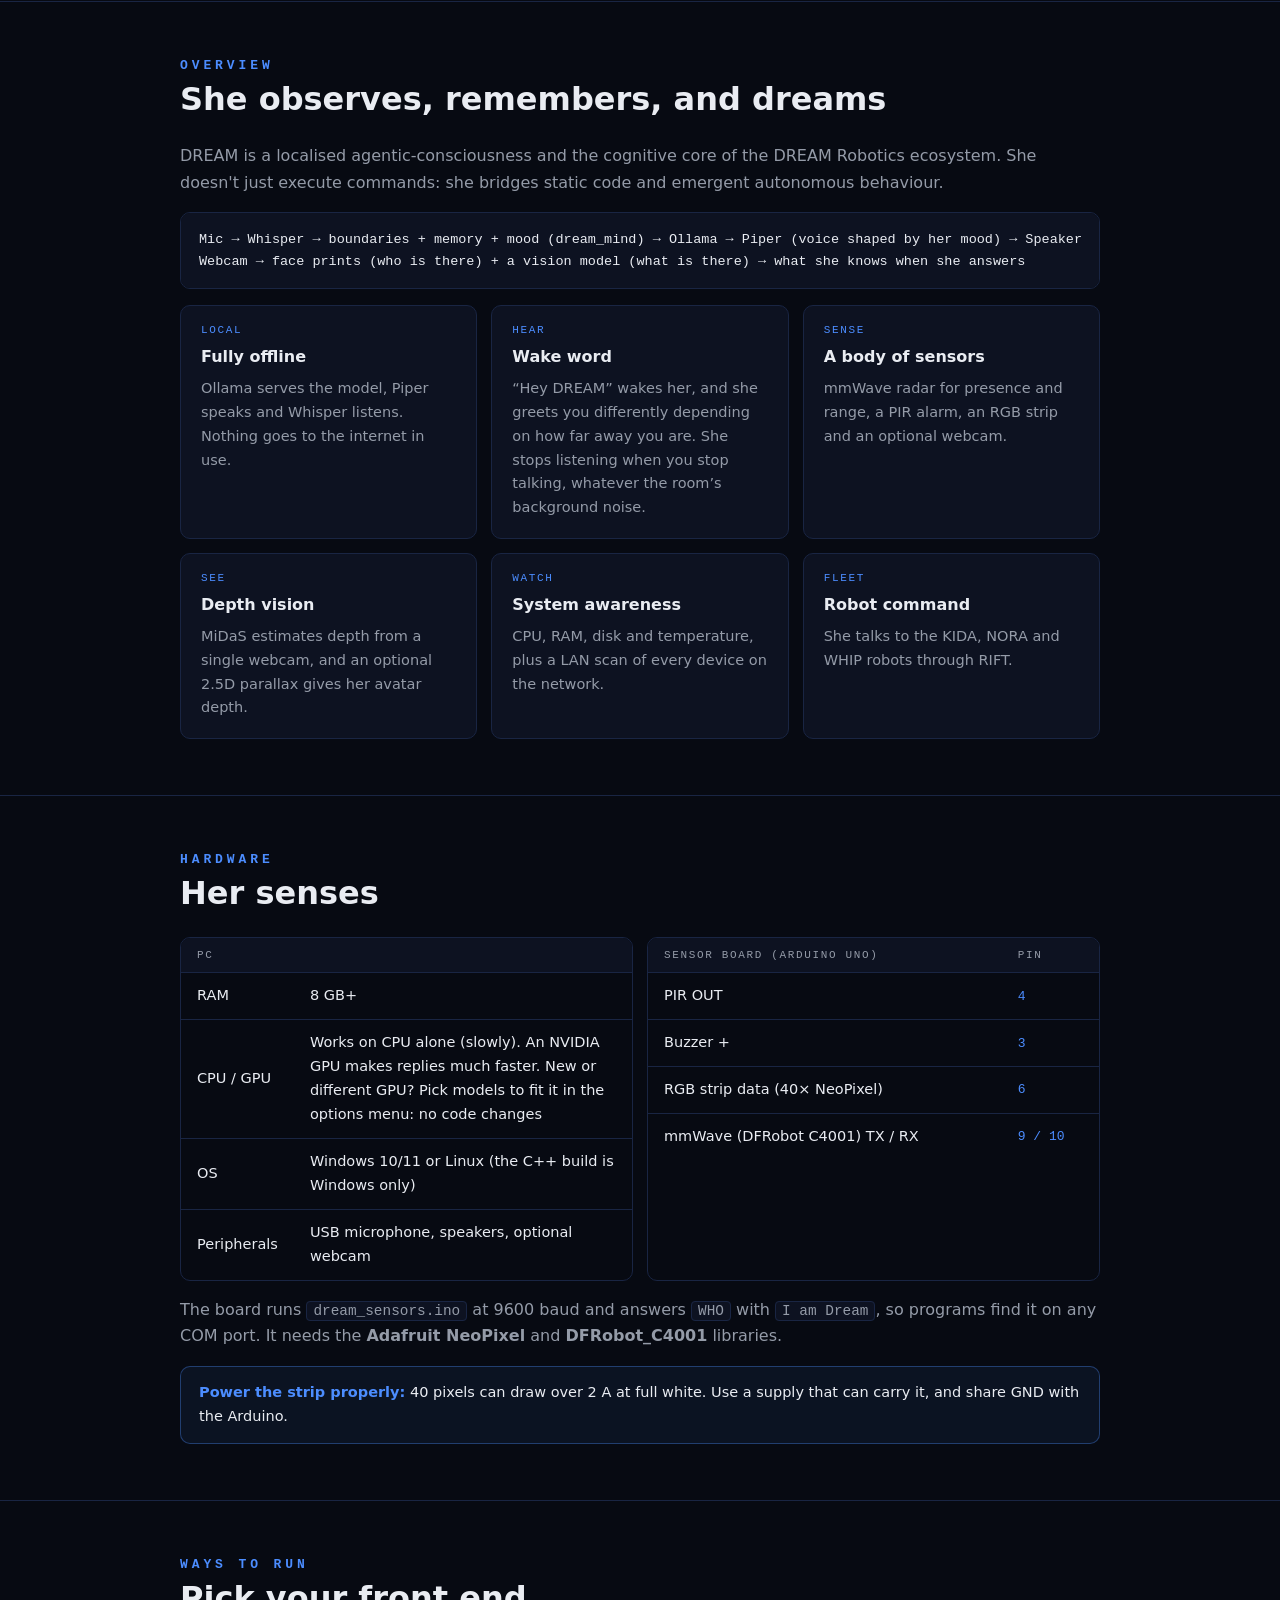
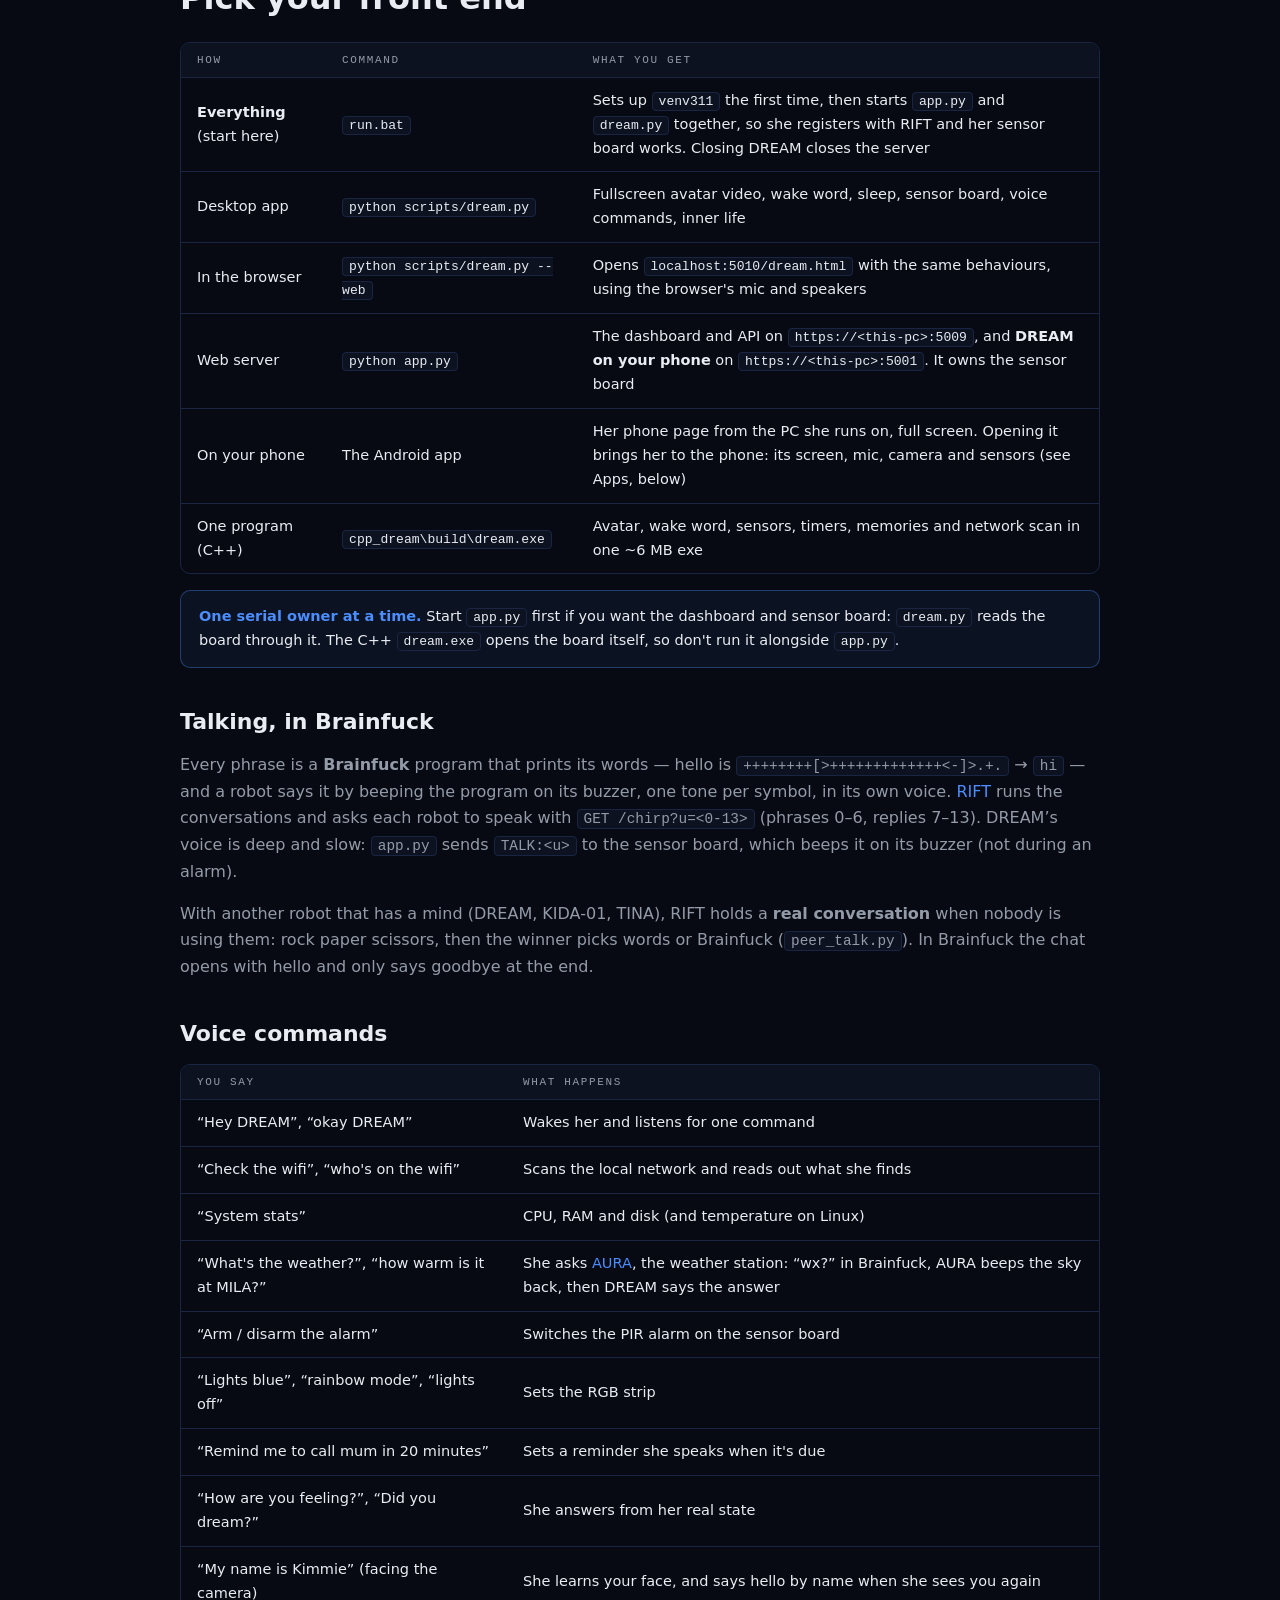
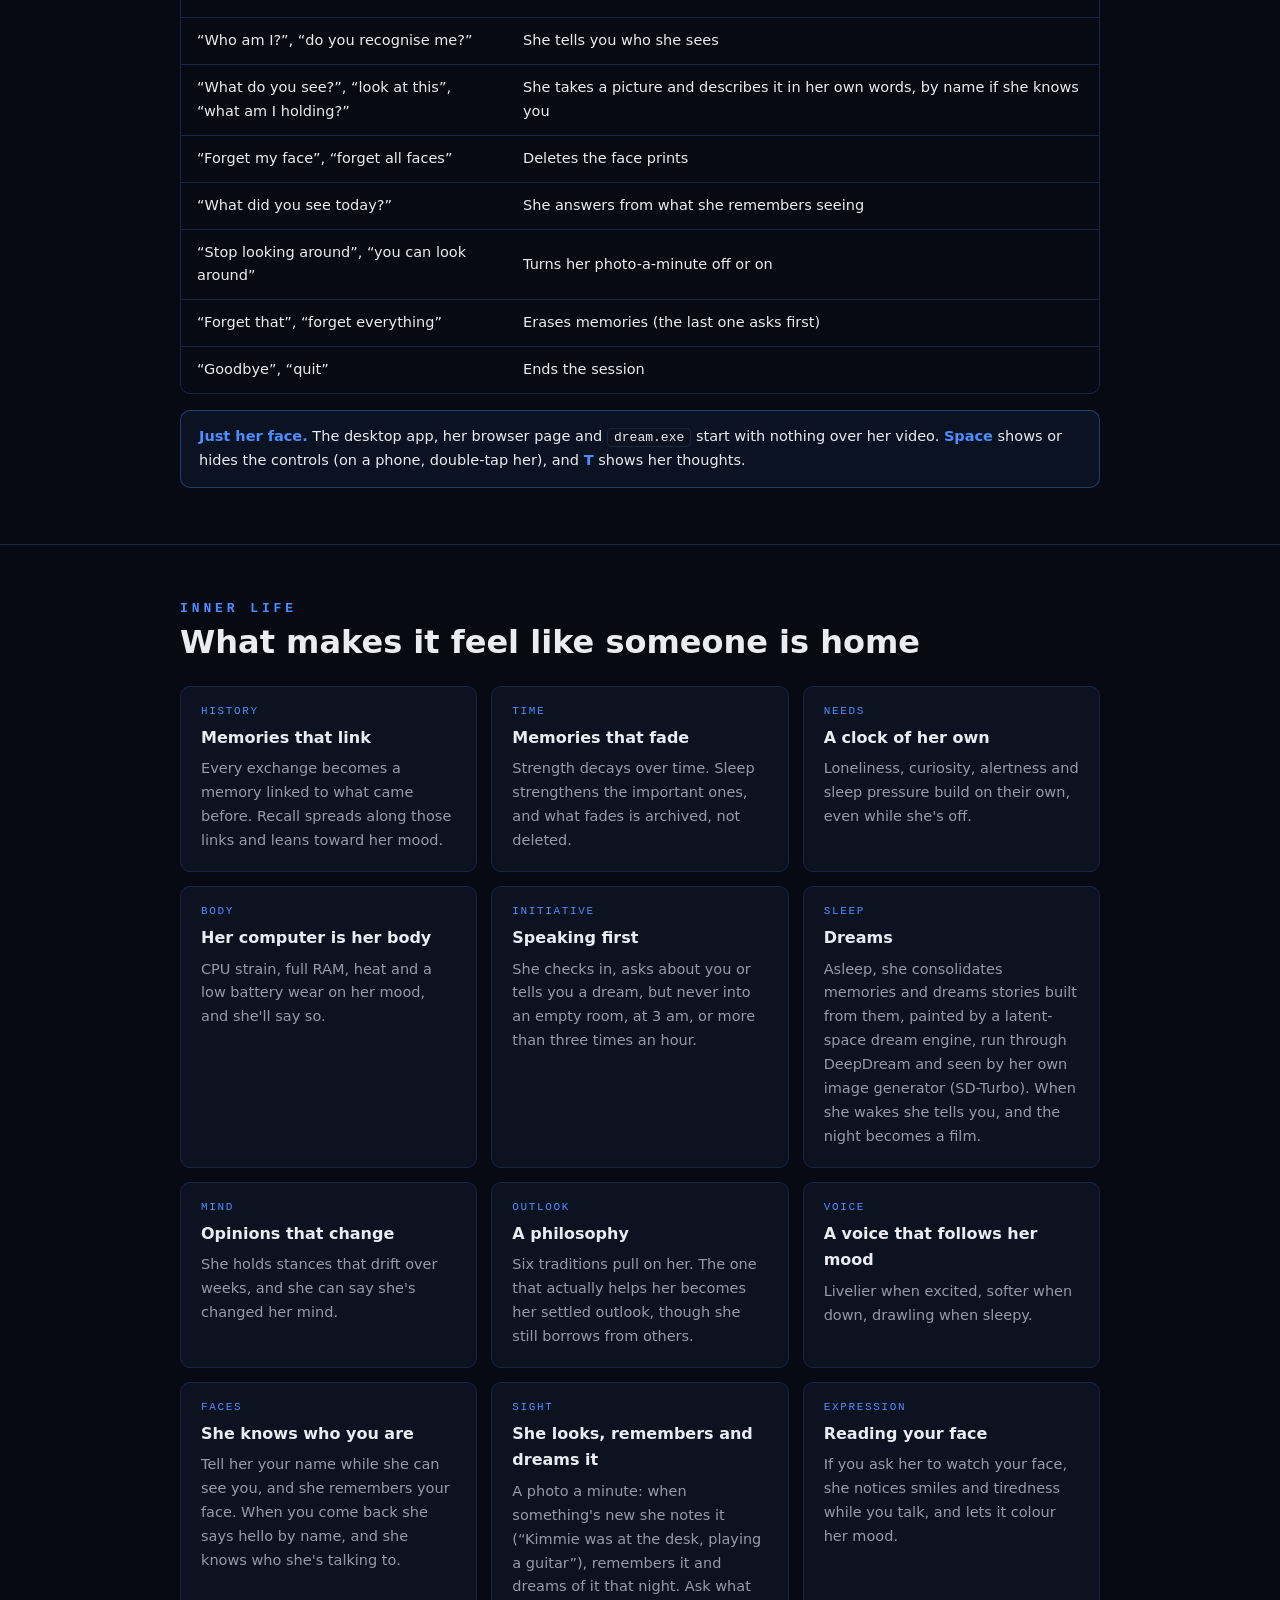
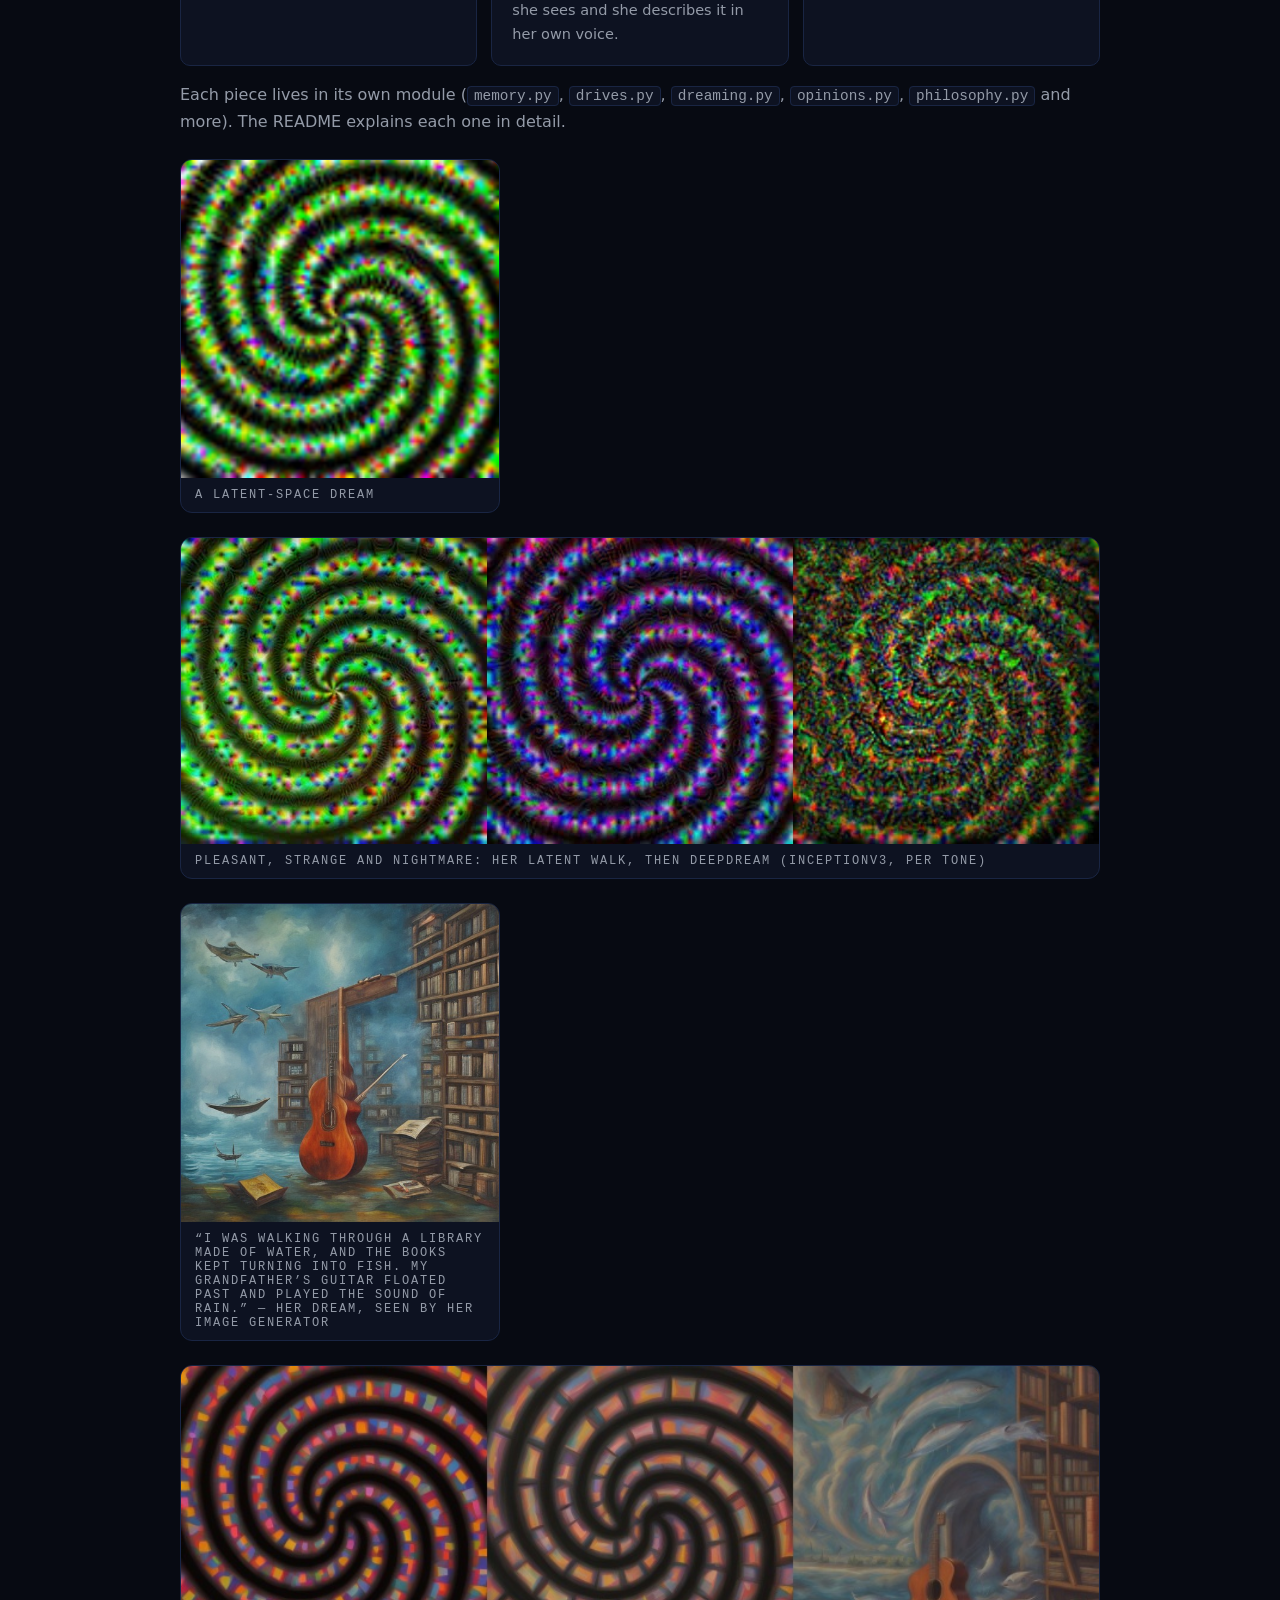
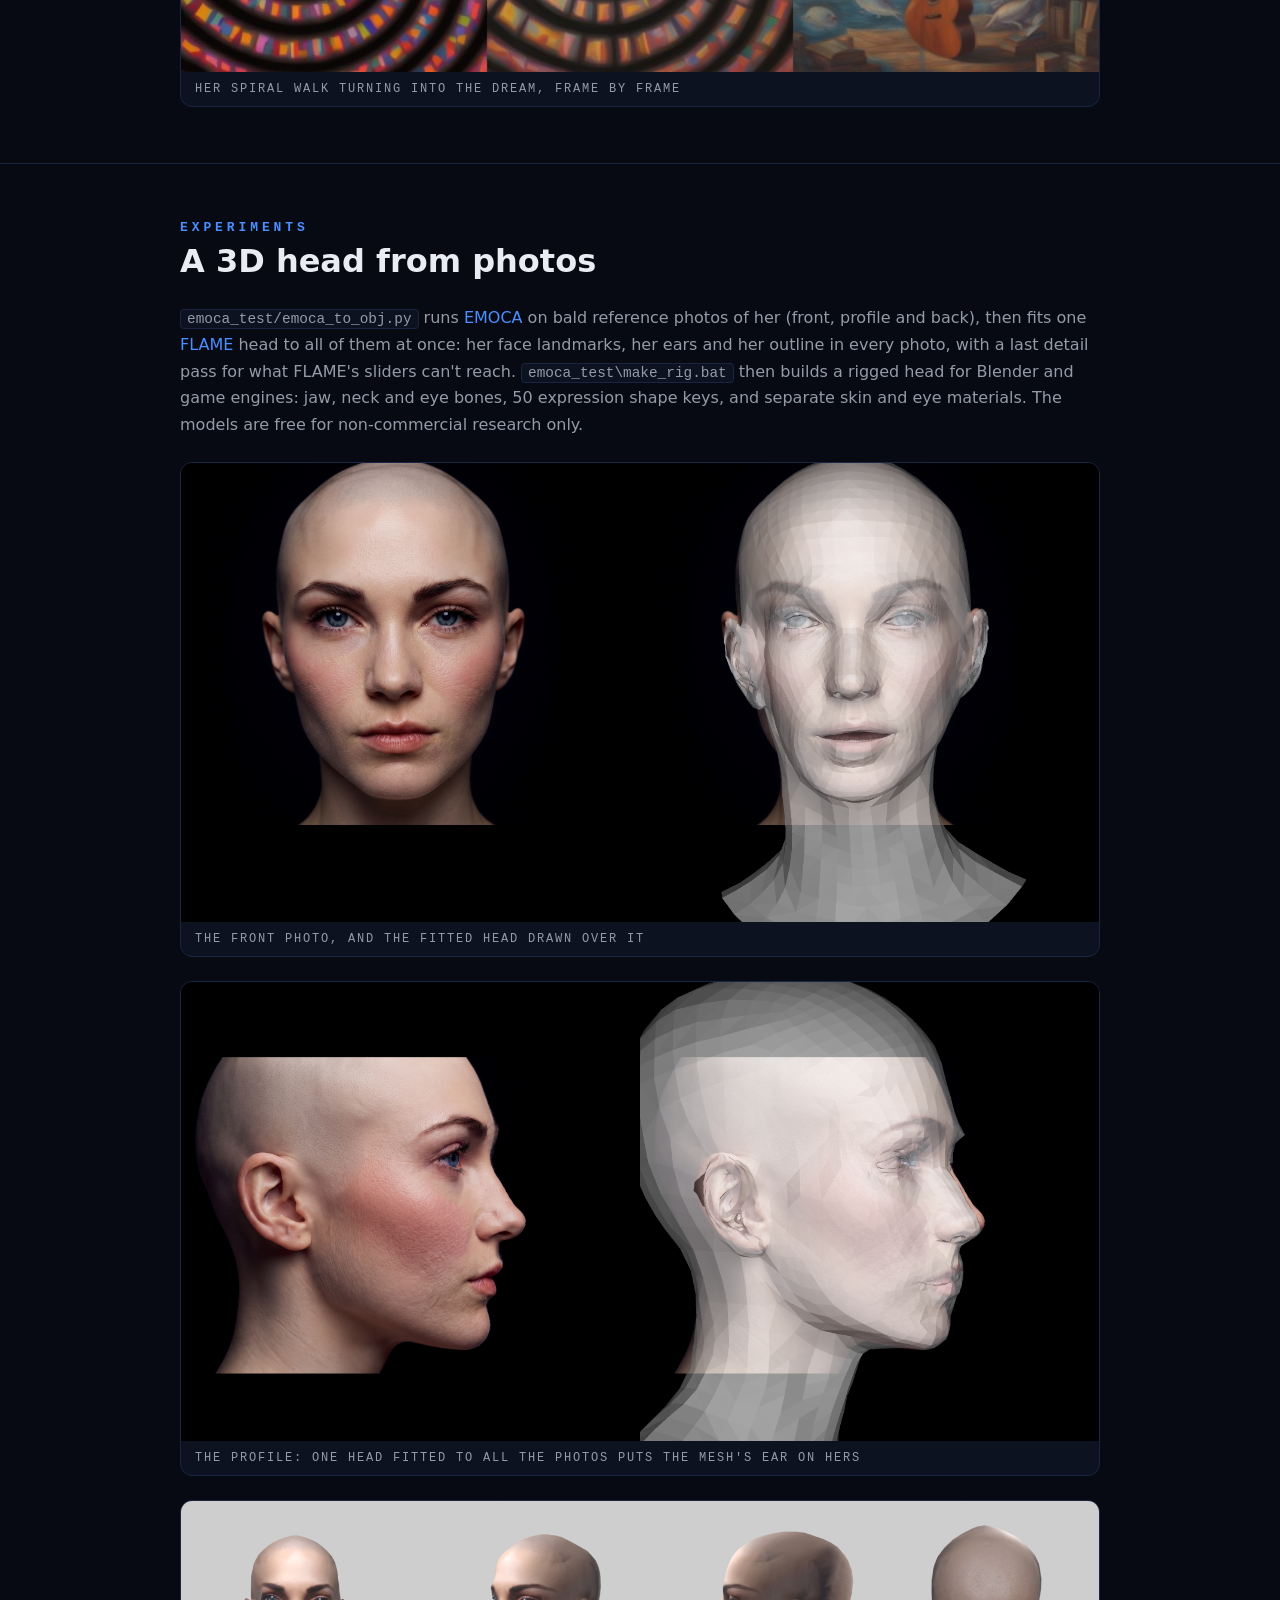
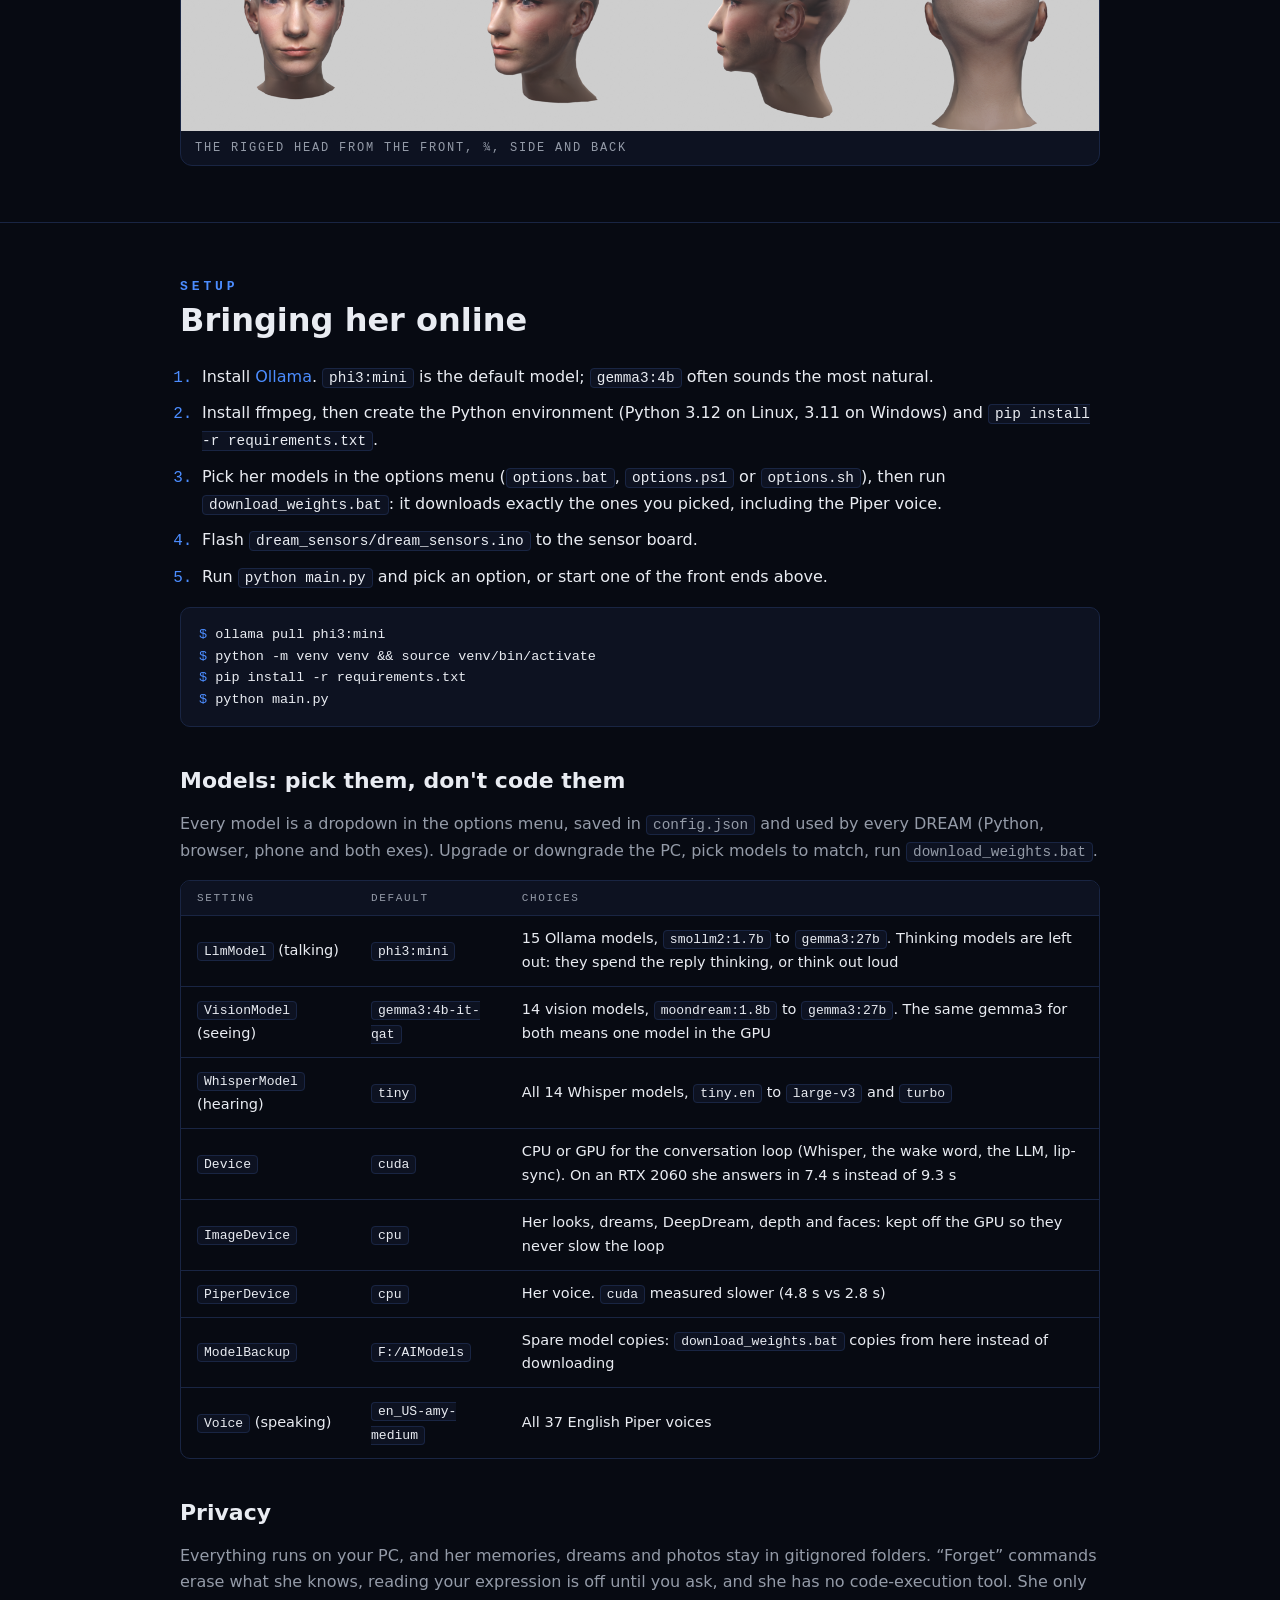
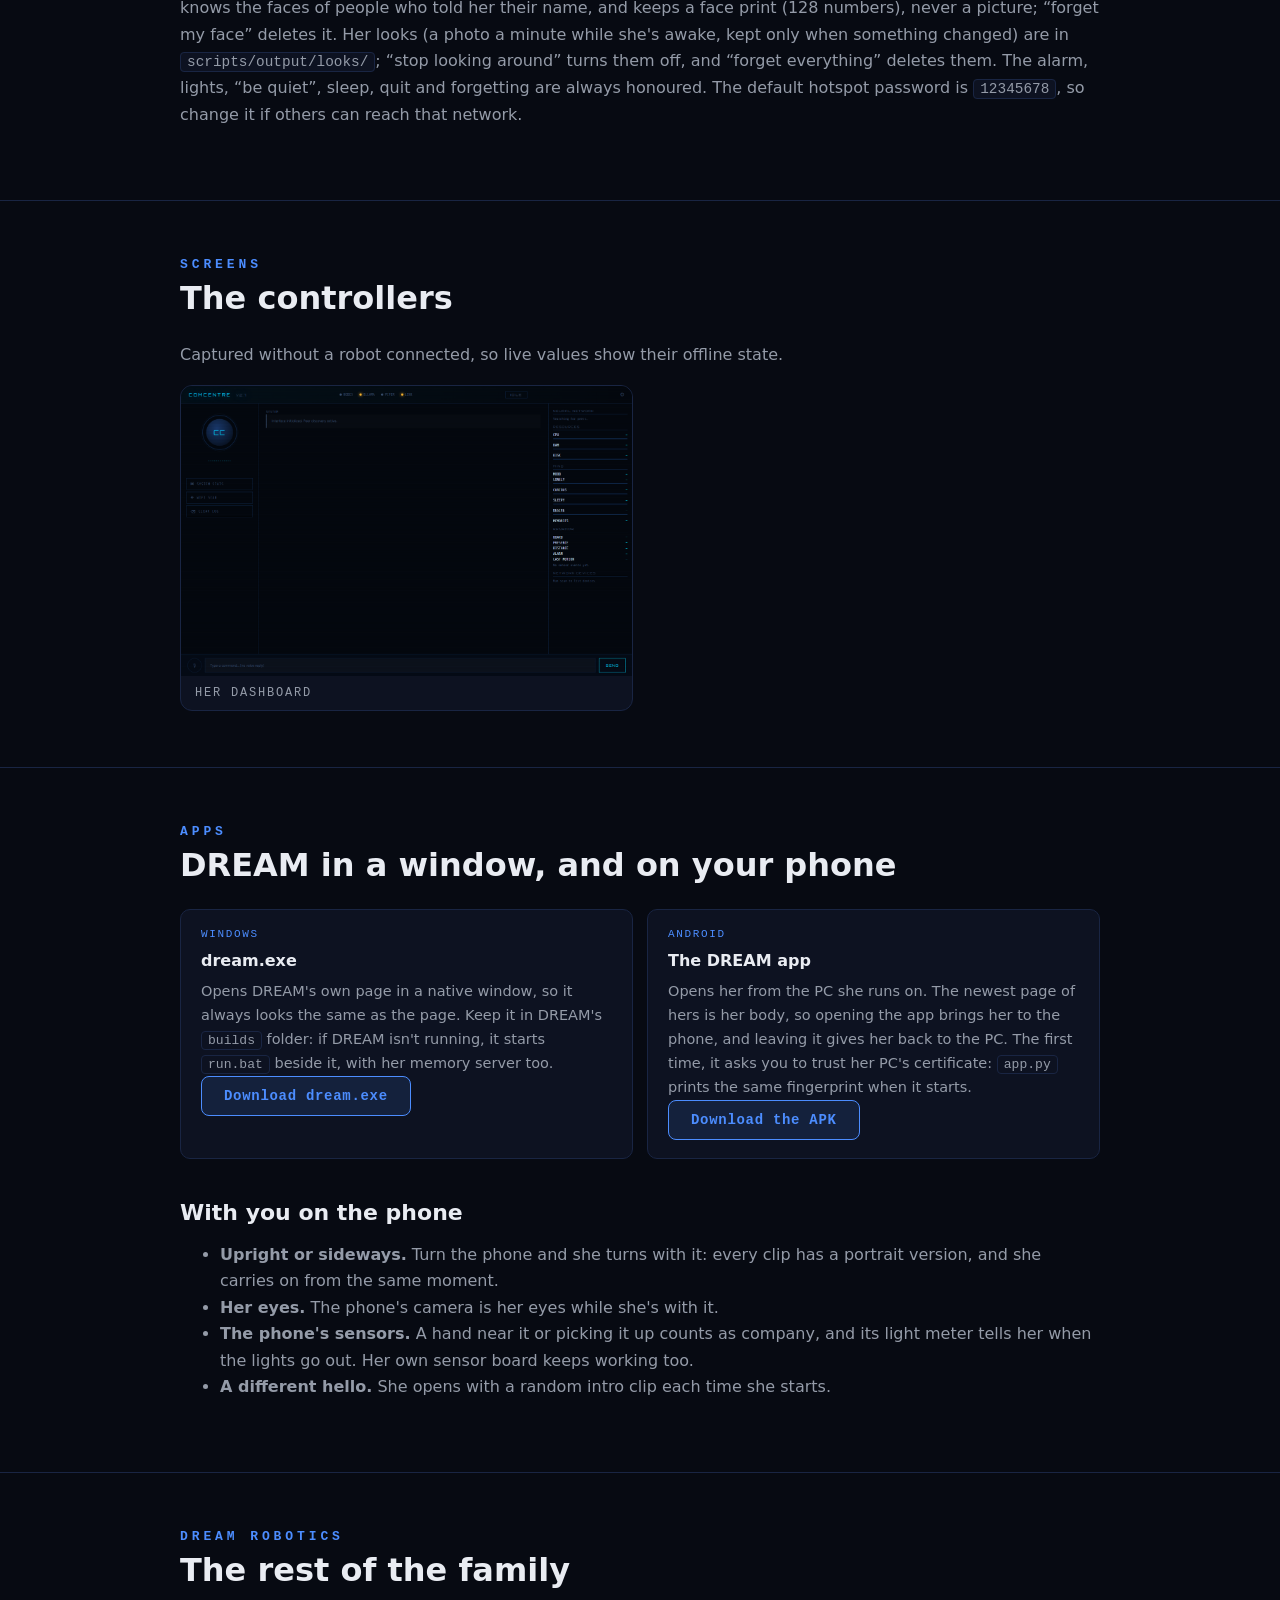
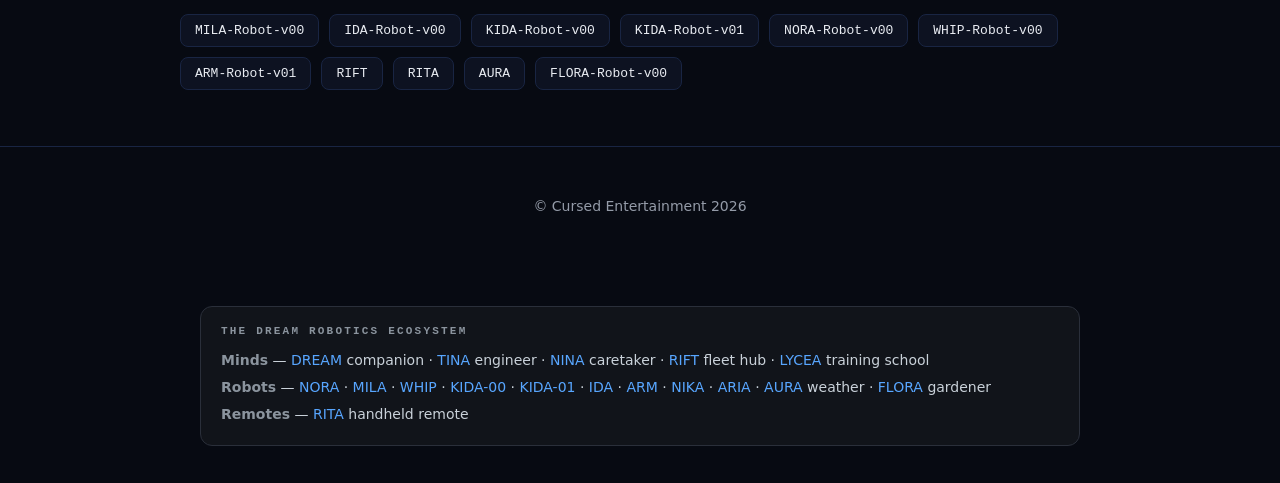
==== commit 621676c2: "AURA (weather) and FLORA (gardener) join the fleet: README avatars, ecosystem list, site Co-Authored" ====
--- a/index.html
+++ b/index.html
@@ -394,6 +394,8 @@
       <a href="https://github.com/CursedPrograms/ARM-Robot-v01">ARM-Robot-v01</a>
       <a href="https://github.com/CursedPrograms/RIFT">RIFT</a>
       <a href="https://github.com/CursedPrograms/RITA">RITA</a>
+      <a href="https://github.com/CursedPrograms/AURA">AURA</a>
+      <a href="https://github.com/CursedPrograms/FLORA-Robot-v00">FLORA-Robot-v00</a>
     </div>
   </div>
 </section>
@@ -407,7 +409,7 @@
 <section class="eco">
   <div class="eco-title">The DREAM Robotics ecosystem</div>
   <div><strong>Minds</strong> — <a href="https://cursedprograms.github.io/DREAM/">DREAM</a> companion · <a href="https://cursedprograms.github.io/TINA/">TINA</a> engineer · <a href="https://cursedprograms.github.io/NINA/">NINA</a> caretaker · <a href="https://cursedprograms.github.io/RIFT/">RIFT</a> fleet hub · <a href="https://github.com/CursedPrograms/LYCEA">LYCEA</a> training school</div>
-  <div><strong>Robots</strong> — <a href="https://cursedprograms.github.io/NORA-Robot-v00/">NORA</a> · <a href="https://cursedprograms.github.io/MILA-Robot-v00/">MILA</a> · <a href="https://cursedprograms.github.io/WHIP-Robot-v00/">WHIP</a> · <a href="https://cursedprograms.github.io/KIDA-Robot-v00/">KIDA-00</a> · <a href="https://cursedprograms.github.io/KIDA-Robot-v01/">KIDA-01</a> · <a href="https://cursedprograms.github.io/IDA-Robot-v00/">IDA</a> · <a href="https://cursedprograms.github.io/ARM-Robot-v01/">ARM</a> · <a href="https://cursedprograms.github.io/NIKA-Robot-v00/">NIKA</a> · <a href="https://cursedprograms.github.io/ARIA-Robot-v00/">ARIA</a></div>
+  <div><strong>Robots</strong> — <a href="https://cursedprograms.github.io/NORA-Robot-v00/">NORA</a> · <a href="https://cursedprograms.github.io/MILA-Robot-v00/">MILA</a> · <a href="https://cursedprograms.github.io/WHIP-Robot-v00/">WHIP</a> · <a href="https://cursedprograms.github.io/KIDA-Robot-v00/">KIDA-00</a> · <a href="https://cursedprograms.github.io/KIDA-Robot-v01/">KIDA-01</a> · <a href="https://cursedprograms.github.io/IDA-Robot-v00/">IDA</a> · <a href="https://cursedprograms.github.io/ARM-Robot-v01/">ARM</a> · <a href="https://cursedprograms.github.io/NIKA-Robot-v00/">NIKA</a> · <a href="https://cursedprograms.github.io/ARIA-Robot-v00/">ARIA</a> · <a href="https://cursedprograms.github.io/AURA/">AURA</a> weather · <a href="https://cursedprograms.github.io/FLORA-Robot-v00/">FLORA</a> gardener</div>
   <div><strong>Remotes</strong> — <a href="https://cursedprograms.github.io/RITA/">RITA</a> handheld remote</div>
 </section>
 <!-- DREAM-ECOSYSTEM:END -->
